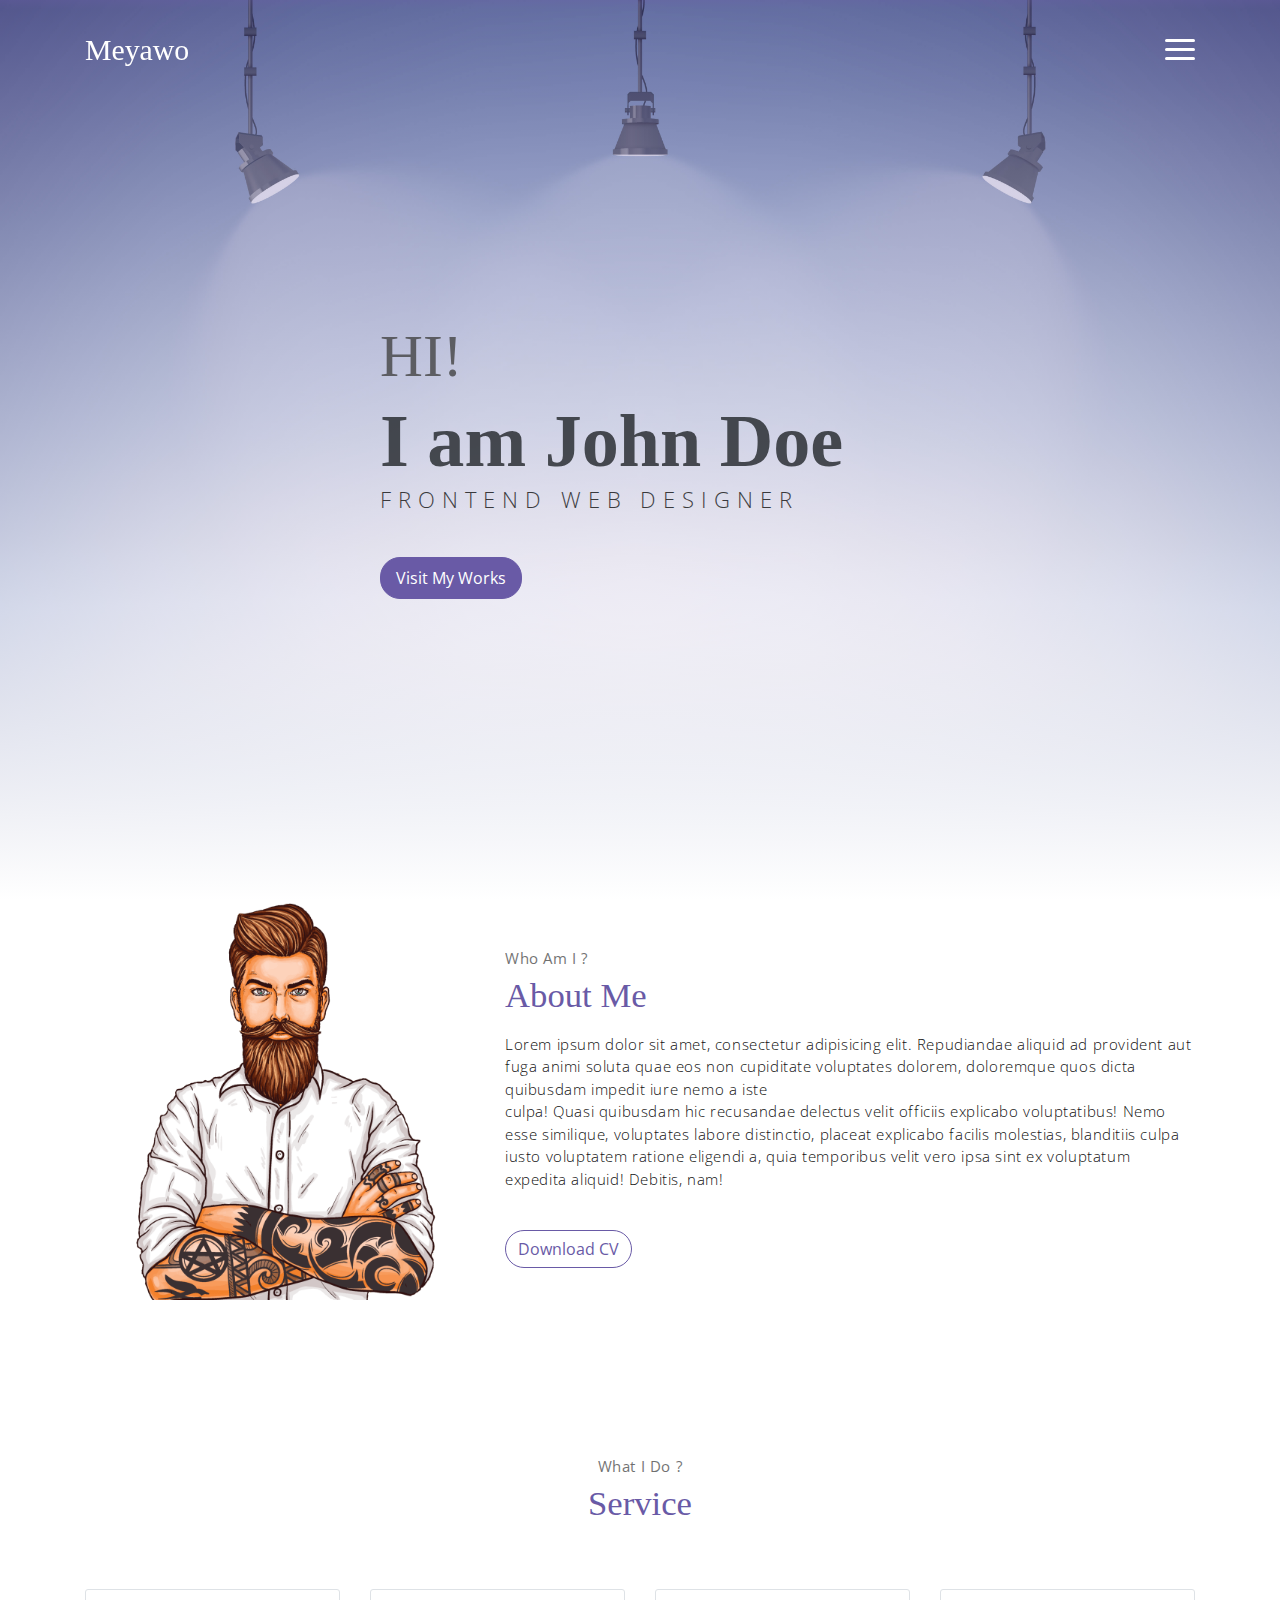
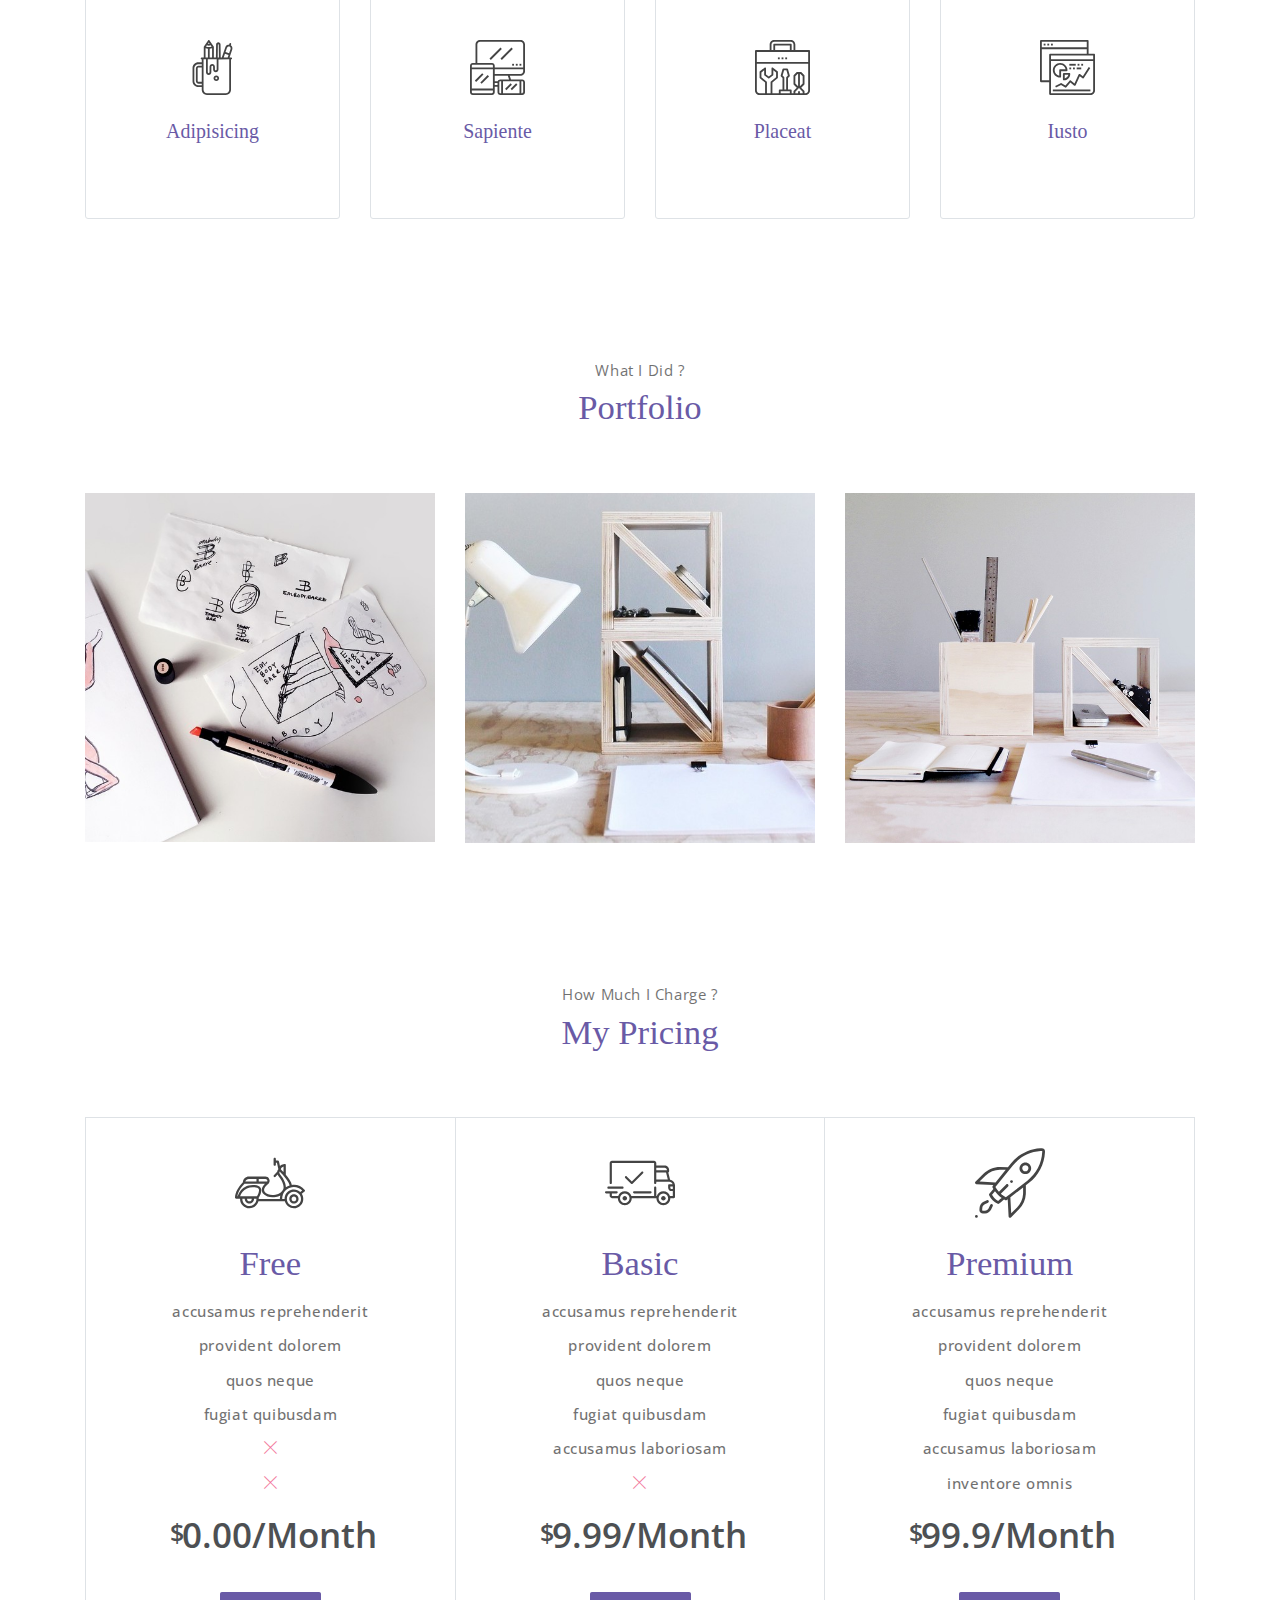
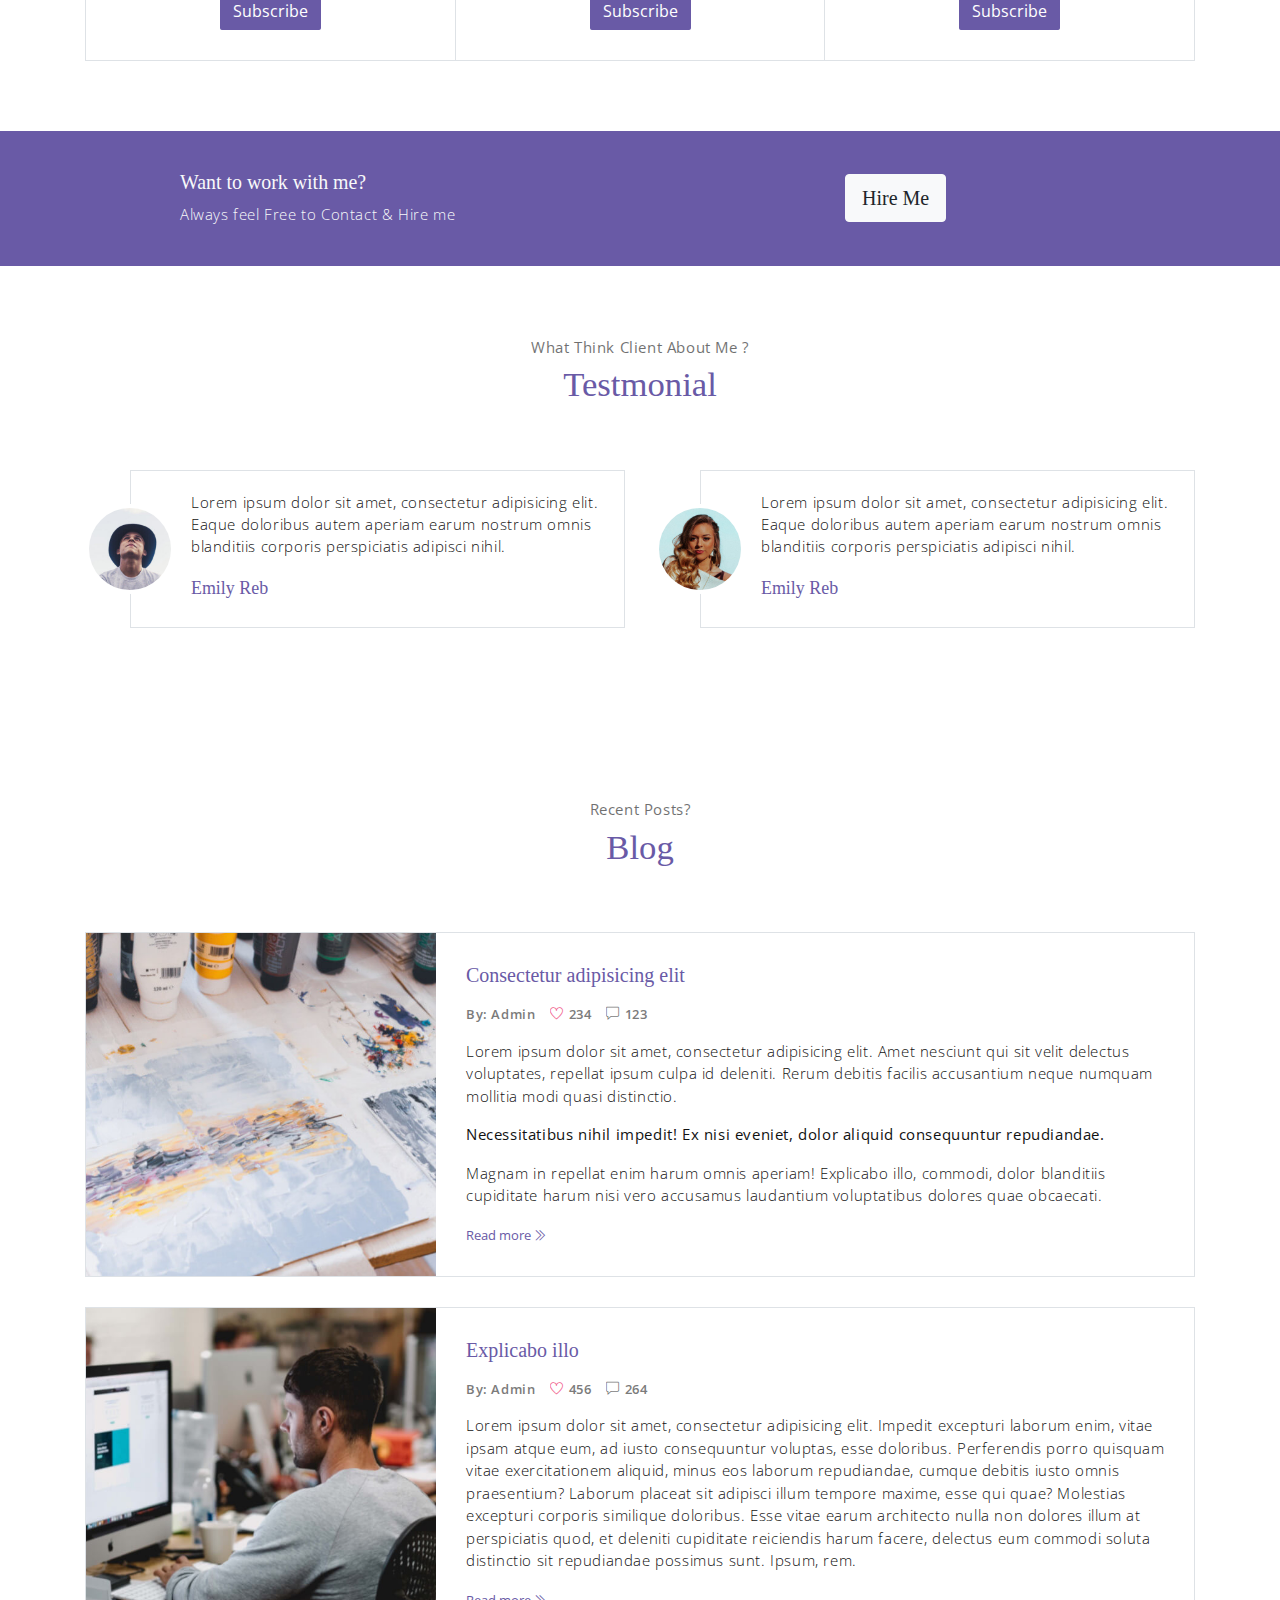
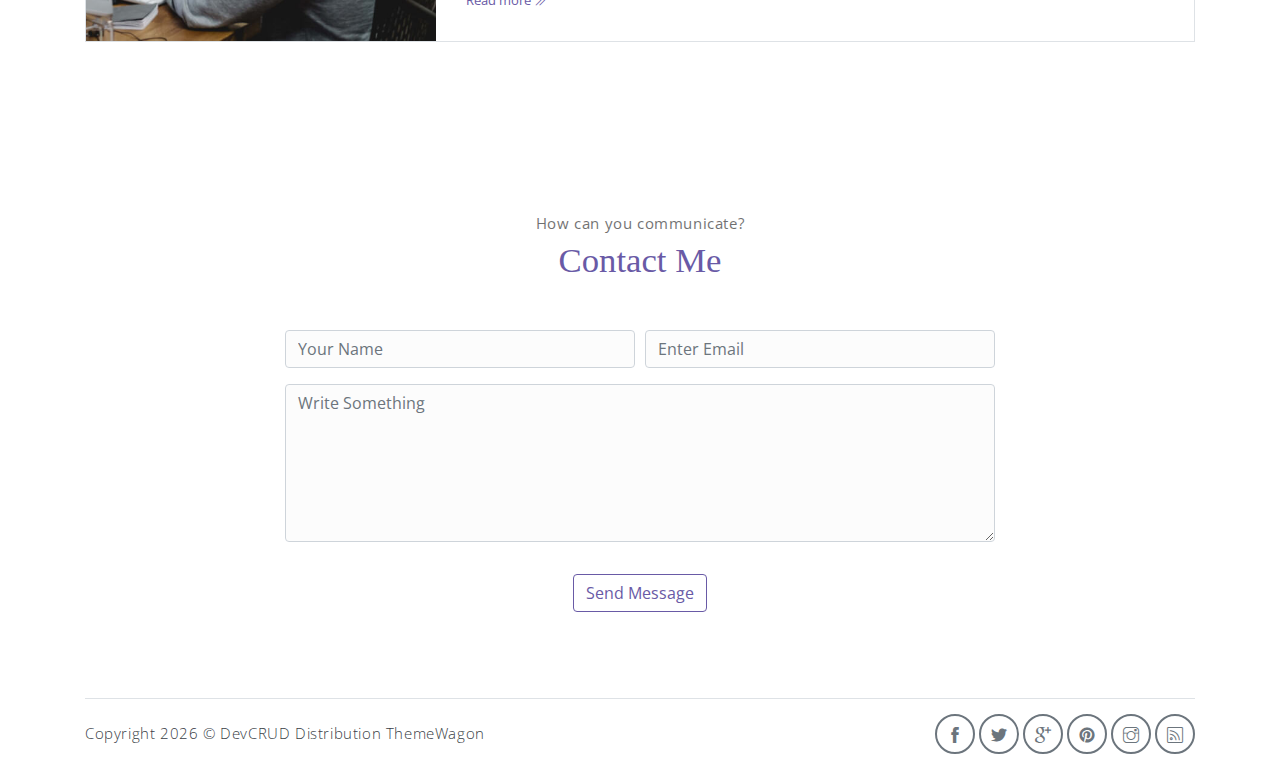
==== index.html @ 1a47b83c "first commit" ====
<!DOCTYPE html>
<html lang="en">

<head>
    <meta charset="utf-8">
    <meta name="viewport" content="width=device-width, initial-scale=1, shrink-to-fit=no">
    <meta name="description" content="Start your development with Meyawo landing page.">
    <meta name="author" content="Devcrud">
    <title>Meyawo Landing page | Free Bootstrap 4.3.x landing page</title>
    <!-- font icons -->
    <link rel="stylesheet" href="assets/vendors/themify-icons/css/themify-icons.css">
    <!-- Bootstrap + Meyawo main styles -->
    <link rel="stylesheet" href="assets/css/meyawo.css">
</head>

<body data-spy="scroll" data-target=".navbar" data-offset="40" id="home">

    <!-- Page Navbar -->
    <nav class="custom-navbar" data-spy="affix" data-offset-top="20">
        <div class="container">
            <a class="logo" href="#">Meyawo</a>
            <ul class="nav">
                <li class="item">
                    <a class="link" href="#home">Home</a>
                </li>
                <li class="item">
                    <a class="link" href="#about">About</a>
                </li>
                <li class="item">
                    <a class="link" href="#portfolio">Portfolio</a>
                </li>
                <li class="item">
                    <a class="link" href="#testmonial">Testmonial</a>
                </li>
                <li class="item">
                    <a class="link" href="#blog">Blog</a>
                </li>
                <li class="item">
                    <a class="link" href="#contact">Contact</a>
                </li>
                <li class="item ml-md-3">
                    <a href="components.html" class="btn btn-primary">Components</a>
                </li>
            </ul>
            <a href="javascript:void(0)" id="nav-toggle" class="hamburger hamburger--elastic">
                <div class="hamburger-box">
                    <div class="hamburger-inner"></div>
                </div>
            </a>
        </div>
    </nav><!-- End of Page Navbar -->

    <!-- page header -->
    <header id="home" class="header">
        <div class="overlay"></div>
        <div class="header-content container">
            <h1 class="header-title">
                <span class="up">HI!</span>
                <span class="down">I am John Doe</span>
            </h1>
            <p class="header-subtitle">FRONTEND WEB DESIGNER</p>

            <button class="btn btn-primary">Visit My Works</button>
        </div>
    </header><!-- end of page header -->

    <!-- about section -->
    <section class="section pt-0" id="about">
        <!-- container -->
        <div class="container text-center">
            <!-- about wrapper -->
            <div class="about">
                <div class="about-img-holder">
                    <img src="assets/imgs/man.png" class="about-img"
                        alt="Download free bootstrap 4 landing page, free boootstrap 4 templates, Download free bootstrap 4.1 landing page, free boootstrap 4.1.1 templates, meyawo Landing page">
                </div>
                <div class="about-caption">
                    <p class="section-subtitle">Who Am I ?</p>
                    <h2 class="section-title mb-3">About Me</h2>
                    <p>
                        Lorem ipsum dolor sit amet, consectetur adipisicing elit. Repudiandae aliquid ad provident aut
                        fuga animi soluta quae eos non cupiditate voluptates dolorem, doloremque quos dicta quibusdam
                        impedit iure nemo a iste
                        <br>culpa! Quasi quibusdam hic recusandae delectus velit officiis explicabo voluptatibus! Nemo
                        esse similique, voluptates labore distinctio, placeat explicabo facilis molestias, blanditiis
                        culpa iusto voluptatem ratione eligendi a, quia temporibus velit vero ipsa sint ex voluptatum
                        expedita aliquid! Debitis, nam!
                    </p>
                    <button class="btn-rounded btn btn-outline-primary mt-4">Download CV</button>
                </div>
            </div><!-- end of about wrapper -->
        </div><!-- end of container -->
    </section> <!-- end of about section -->

    <!-- service section -->
    <section class="section" id="service">
        <div class="container text-center">
            <p class="section-subtitle">What I Do ?</p>
            <h6 class="section-title mb-6">Service</h6>
            <!-- row -->
            <div class="row">
                <div class="col-md-6 col-lg-3">
                    <div class="service-card">
                        <div class="body">
                            <img src="assets/imgs/pencil-case.svg"
                                alt="Download free bootstrap 4 landing page, free boootstrap 4 templates, Download free bootstrap 4.1 landing page, free boootstrap 4.1.1 templates, meyawo Landing page"
                                class="icon">
                            <h6 class="title">Adipisicing</h6>
                            <p class="subtitle">Labore velit culpa adipisci excepturi consequuntur itaque in nam
                                molestias dolorem iste quod.</p>
                        </div>
                    </div>
                </div>
                <div class="col-md-6 col-lg-3">
                    <div class="service-card">
                        <div class="body">
                            <img src="assets/imgs/responsive.svg"
                                alt="Download free bootstrap 4 landing page, free boootstrap 4 templates, Download free bootstrap 4.1 landing page, free boootstrap 4.1.1 templates, meyawo Landing page"
                                class="icon">
                            <h6 class="title">Sapiente</h6>
                            <p class="subtitle">Labore velit culpa adipisci excepturi consequuntur itaque in nam
                                molestias dolorem iste quod.</p>
                        </div>
                    </div>
                </div>
                <div class="col-md-6 col-lg-3">
                    <div class="service-card">
                        <div class="body">
                            <img src="assets/imgs/toolbox.svg"
                                alt="Download free bootstrap 4 landing page, free boootstrap 4 templates, Download free bootstrap 4.1 landing page, free boootstrap 4.1.1 templates, meyawo Landing page"
                                class="icon">
                            <h6 class="title">Placeat</h6>
                            <p class="subtitle">Labore velit culpa adipisci excepturi consequuntur itaque in nam
                                molestias dolorem iste quod.</p>
                        </div>
                    </div>
                </div>
                <div class="col-md-6 col-lg-3">
                    <div class="service-card">
                        <div class="body">
                            <img src="assets/imgs/analytics.svg"
                                alt="Download free bootstrap 4 landing page, free boootstrap 4 templates, Download free bootstrap 4.1 landing page, free boootstrap 4.1.1 templates, meyawo Landing page"
                                class="icon">
                            <h6 class="title">Iusto</h6>
                            <p class="subtitle">Labore velit culpa adipisci excepturi consequuntur itaque in nam
                                molestias dolorem iste quod.</p>
                        </div>
                    </div>
                </div>
            </div><!-- end of row -->
        </div>
    </section><!-- end of service section -->

    <!-- portfolio section -->
    <section class="section" id="portfolio">
        <div class="container text-center">
            <p class="section-subtitle">What I Did ?</p>
            <h6 class="section-title mb-6">Portfolio</h6>
            <!-- row -->
            <div class="row">
                <div class="col-md-4">
                    <a href="#" class="portfolio-card">
                        <img src="assets/imgs/folio-1.jpg" class="portfolio-card-img"
                            alt="Download free bootstrap 4 landing page, free boootstrap 4 templates, Download free bootstrap 4.1 landing page, free boootstrap 4.1.1 templates, meyawo Landing page">
                        <span class="portfolio-card-overlay">
                            <span class="portfolio-card-caption">
                                <h4>Web Designing</h5>
                                    <p class="font-weight-normal">Category: Web Templates</p>
                            </span>
                        </span>
                    </a>
                </div>
                <div class="col-md-4">
                    <a href="#" class="portfolio-card">
                        <img class="portfolio-card-img" src="assets/imgs/folio-2.jpg" class="img-responsive rounded"
                            alt="Download free bootstrap 4 landing page, free boootstrap 4 templates, Download free bootstrap 4.1 landing page, free boootstrap 4.1.1 templates, meyawo Landing page">
                        <span class="portfolio-card-overlay">
                            <span class="portfolio-card-caption">
                                <h4>Web Designing</h5>
                                    <p class="font-weight-normal">Category: Web Templates</p>
                            </span>
                        </span>
                    </a>
                </div>
                <div class="col-md-4">
                    <a href="#" class="portfolio-card">
                        <img class="portfolio-card-img" src="assets/imgs/folio-3.jpg" class="img-responsive rounded"
                            alt="Download free bootstrap 4 landing page, free boootstrap 4 templates, Download free bootstrap 4.1 landing page, free boootstrap 4.1.1 templates, meyawo Landing page">
                        <span class="portfolio-card-overlay">
                            <span class="portfolio-card-caption">
                                <h4>Web Designing</h5>
                                    <p class="font-weight-normal">Category: Web Templates</p>
                            </span>
                        </span>
                    </a>
                </div>
            </div><!-- end of row -->
        </div><!-- end of container -->
    </section> <!-- end of portfolio section -->

    <!-- pricing section -->
    <section class="section" id="pricing">
        <div class="container text-center">
            <p class="section-subtitle">How Much I Charge ?</p>
            <h6 class="section-title mb-6">My Pricing</h6>
            <!-- row -->
            <div class="pricing-wrapper">
                <div class="pricing-card">
                    <div class="pricing-card-header">
                        <img class="pricing-card-icon" src="assets/imgs/scooter.svg"
                            alt="Download free bootstrap 4 landing page, free boootstrap 4 templates, Download free bootstrap 4.1 landing page, free boootstrap 4.1.1 templates, meyawo Landing page">
                    </div>
                    <div class="pricing-card-body">
                        <h6 class="pricing-card-title">Free</h6>
                        <div class="pricing-card-list">
                            <p>accusamus reprehenderit</p>
                            <p>provident dolorem </p>
                            <p>quos neque</p>
                            <p>fugiat quibusdam</p>
                            <p><i class="ti-close"></i></p>
                            <p><i class="ti-close"></i></p>
                        </div>
                    </div>
                    <div class="pricing-card-footer">
                        <span>$</span>
                        <span>0.00/Month</span>
                    </div>
                    <a href="#" class="btn btn-primary mt-3 pricing-card-btn">Subscribe</a>
                </div>
                <div class="pricing-card">
                    <div class="pricing-card-header">
                        <img class="pricing-card-icon" src="assets/imgs/shipped.svg"
                            alt="Download free bootstrap 4 landing page, free boootstrap 4 templates, Download free bootstrap 4.1 landing page, free boootstrap 4.1.1 templates, meyawo Landing page">
                    </div>
                    <div class="pricing-card-body">
                        <h6 class="pricing-card-title">Basic</h6>
                        <div class="pricing-card-list">
                            <p>accusamus reprehenderit</p>
                            <p>provident dolorem </p>
                            <p>quos neque</p>
                            <p>fugiat quibusdam</p>
                            <p>accusamus laboriosam</p>
                            <p><i class="ti-close"></i></p>
                        </div>
                    </div>
                    <div class="pricing-card-footer">
                        <span>$</span>
                        <span>9.99/Month</span>
                    </div>
                    <a href="#" class="btn btn-primary mt-3 pricing-card-btn">Subscribe</a>
                </div>
                <div class="pricing-card">
                    <div class="pricing-card-header">
                        <img class="pricing-card-icon" src="assets/imgs/startup.svg"
                            alt="Download free bootstrap 4 landing page, free boootstrap 4 templates, Download free bootstrap 4.1 landing page, free boootstrap 4.1.1 templates, meyawo Landing page">
                    </div>
                    <div class="pricing-card-body">
                        <h6 class="pricing-card-title">Premium</h6>
                        <div class="pricing-card-list">
                            <p>accusamus reprehenderit</p>
                            <p>provident dolorem </p>
                            <p>quos neque</p>
                            <p>fugiat quibusdam</p>
                            <p>accusamus laboriosam</p>
                            <p>inventore omnis</p>
                        </div>
                    </div>
                    <div class="pricing-card-footer">
                        <span>$</span>
                        <span>99.9/Month</span>
                    </div>
                    <a href="#" class="btn btn-primary mt-3 pricing-card-btn">Subscribe</a>
                </div>

            </div><!-- end of pricing wrapper -->
        </div> <!-- end of container -->
    </section><!-- end of pricing section -->

    <!-- section -->
    <section class="section-sm bg-primary">
        <!-- container -->
        <div class="container text-center text-sm-left">
            <!-- row -->
            <div class="row align-items-center">
                <div class="col-sm offset-md-1 mb-4 mb-md-0">
                    <h6 class="title text-light">Want to work with me?</h6>
                    <p class="m-0 text-light">Always feel Free to Contact & Hire me</p>
                </div>
                <div class="col-sm offset-sm-2 offset-md-3">
                    <button class="btn btn-lg my-font btn-light rounded">Hire Me</button>
                </div>
            </div> <!-- end of row -->
        </div> <!-- end of container -->
    </section> <!-- end of section -->

    <!-- testimonial section -->
    <section class="section" id="testmonial">
        <div class="container text-center">
            <p class="section-subtitle">What Think Client About Me ?</p>
            <h6 class="section-title mb-6">Testmonial</h6>

            <!-- row -->
            <div class="row">
                <div class="col-md-6">
                    <div class="testimonial-card">
                        <div class="testimonial-card-img-holder">
                            <img src="assets/imgs/avatar2.jpg" class="testimonial-card-img"
                                alt="Download free bootstrap 4 landing page, free boootstrap 4 templates, Download free bootstrap 4.1 landing page, free boootstrap 4.1.1 templates, meyawo Landing page">
                        </div>
                        <div class="testimonial-card-body">
                            <p class="testimonial-card-subtitle">Lorem ipsum dolor sit amet, consectetur adipisicing
                                elit. Eaque doloribus autem aperiam earum nostrum omnis blanditiis corporis perspiciatis
                                adipisci nihil.</p>
                            <h6 class="testimonial-card-title">Emily Reb</h6>
                        </div>
                    </div>
                </div>
                <div class="col-md-6">
                    <div class="testimonial-card">
                        <div class="testimonial-card-img-holder">
                            <img src="assets/imgs/avatar3.jpg" class="testimonial-card-img"
                                alt="Download free bootstrap 4 landing page, free boootstrap 4 templates, Download free bootstrap 4.1 landing page, free boootstrap 4.1.1 templates, meyawo Landing page">
                        </div>
                        <div class="testimonial-card-body">
                            <p class="testimonial-card-subtitle">Lorem ipsum dolor sit amet, consectetur adipisicing
                                elit. Eaque doloribus autem aperiam earum nostrum omnis blanditiis corporis perspiciatis
                                adipisci nihil.</p>
                            <h6 class="testimonial-card-title">Emily Reb</h6>
                        </div>
                    </div>
                </div>
            </div>
        </div> <!-- end of container -->
    </section> <!-- end of testimonial section -->

    <!-- blog section -->
    <section class="section" id="blog">
        <!-- container -->
        <div class="container text-center">
            <p class="section-subtitle">Recent Posts?</p>
            <h6 class="section-title mb-6">Blog</h6>
            <!-- blog-wrapper -->
            <div class="blog-card">
                <div class="blog-card-header">
                    <img src="assets/imgs/img-1.jpg" class="blog-card-img"
                        alt="Download free bootstrap 4 landing page, free boootstrap 4 templates, Download free bootstrap 4.1 landing page, free boootstrap 4.1.1 templates, meyawo Landing page">
                </div>
                <div class="blog-card-body">
                    <h5 class="blog-card-title">Consectetur adipisicing elit</h6>

                        <p class="blog-card-caption">
                            <a href="#">By: Admin</a>
                            <a href="#"><i class="ti-heart text-danger"></i> 234</a>
                            <a href="#"><i class="ti-comment"></i> 123</a>
                        </p>
                        <p>Lorem ipsum dolor sit amet, consectetur adipisicing elit. Amet nesciunt qui sit velit
                            delectus voluptates, repellat ipsum culpa id deleniti. Rerum debitis facilis accusantium
                            neque numquam mollitia modi quasi distinctio.</p>

                        <p><b>Necessitatibus nihil impedit! Ex nisi eveniet, dolor aliquid consequuntur repudiandae.</b>
                        </p>
                        <p>Magnam in repellat enim harum omnis aperiam! Explicabo illo, commodi, dolor blanditiis
                            cupiditate harum nisi vero accusamus laudantium voluptatibus dolores quae obcaecati.</p>

                        <a href="#" class="blog-card-link">Read more <i class="ti-angle-double-right"></i></a>
                </div>
            </div><!-- end of blog wrapper -->

            <!-- blog-wrapper -->
            <div class="blog-card">
                <div class="blog-card-header">
                    <img src="assets/imgs/img-2.jpg" class="blog-card-img"
                        alt="Download free bootstrap 4 landing page, free boootstrap 4 templates, Download free bootstrap 4.1 landing page, free boootstrap 4.1.1 templates, meyawo Landing page">
                </div>
                <div class="blog-card-body">
                    <h5 class="blog-card-title">Explicabo illo</h6>

                        <p class="blog-card-caption">
                            <a href="#">By: Admin</a>
                            <a href="#"><i class="ti-heart text-danger"></i> 456</a>
                            <a href="#"><i class="ti-comment"></i> 264</a>
                        </p>

                        <p>Lorem ipsum dolor sit amet, consectetur adipisicing elit. Impedit excepturi laborum enim,
                            vitae ipsam atque eum, ad iusto consequuntur voluptas, esse doloribus. Perferendis porro
                            quisquam vitae exercitationem aliquid, minus eos laborum repudiandae, cumque debitis iusto
                            omnis praesentium? Laborum placeat sit adipisci illum tempore maxime, esse qui quae?
                            Molestias excepturi corporis similique doloribus. Esse vitae earum architecto nulla non
                            dolores illum at perspiciatis quod, et deleniti cupiditate reiciendis harum facere, delectus
                            eum commodi soluta distinctio sit repudiandae possimus sunt. Ipsum, rem.</p>

                        <a href="#" class="blog-card-link">Read more <i class="ti-angle-double-right"></i></a>
                </div>
            </div><!-- end of blog wrapper -->

        </div><!-- end of container -->
    </section><!-- end of blog section -->

    <!-- contact section -->
    <section class="section" id="contact">
        <div class="container text-center">
            <p class="section-subtitle">How can you communicate?</p>
            <h6 class="section-title mb-5">Contact Me</h6>
            <!-- contact form -->
            <form action="" class="contact-form col-md-10 col-lg-8 m-auto">
                <div class="form-row">
                    <div class="form-group col-sm-6">
                        <input type="text" size="50" class="form-control" placeholder="Your Name" required>
                    </div>
                    <div class="form-group col-sm-6">
                        <input type="email" class="form-control" placeholder="Enter Email" requried>
                    </div>
                    <div class="form-group col-sm-12">
                        <textarea name="comment" id="comment" rows="6" class="form-control"
                            placeholder="Write Something"></textarea>
                    </div>
                    <div class="form-group col-sm-12 mt-3">
                        <input type="submit" value="Send Message" class="btn btn-outline-primary rounded">
                    </div>
                </div>
            </form><!-- end of contact form -->
        </div><!-- end of container -->
    </section><!-- end of contact section -->

    <!-- footer -->
    <div class="container">
        <footer class="footer">
            <p class="mb-0">Copyright
                <script>document.write(new Date().getFullYear())</script> &copy; <a
                    href="http://www.devcrud.com">DevCRUD</a> Distribution <a
                    href="https://themewagon.com">ThemeWagon</a>
            </p>
            <div class="social-links text-right m-auto ml-sm-auto">
                <a href="javascript:void(0)" class="link"><i class="ti-facebook"></i></a>
                <a href="javascript:void(0)" class="link"><i class="ti-twitter-alt"></i></a>
                <a href="javascript:void(0)" class="link"><i class="ti-google"></i></a>
                <a href="javascript:void(0)" class="link"><i class="ti-pinterest-alt"></i></a>
                <a href="javascript:void(0)" class="link"><i class="ti-instagram"></i></a>
                <a href="javascript:void(0)" class="link"><i class="ti-rss"></i></a>
            </div>
        </footer>
    </div> <!-- end of page footer -->

    <!-- core  -->
    <script src="assets/vendors/jquery/jquery-3.4.1.js"></script>
    <script src="assets/vendors/bootstrap/bootstrap.bundle.js"></script>

    <!-- bootstrap 3 affix -->
    <script src="assets/vendors/bootstrap/bootstrap.affix.js"></script>

    <!-- Meyawo js -->
    <script src="assets/js/meyawo.js"></script>

</body>

</html>
---- assets/vendors/themify-icons/css/themify-icons.css ----
@font-face {
	font-family: 'themify';
	src:url("../fonts/themify.eot?-fvbane");
	src:url("../fonts/themify.eot?#iefix-fvbane") format("embedded-opentype"),
		url("../fonts/themify.woff?-fvbane") format("woff"),
		url("../fonts/themify.ttf?-fvbane") format("truetype"),
		url("../fonts/themify.svg?-fvbane#themify") format("svg");
	font-weight: normal;
	font-style: normal;
}

[class^="ti-"], [class*=" ti-"] {
	font-family: 'themify';
	speak: none;
	font-style: normal;
	font-weight: normal;
	font-variant: normal;
	text-transform: none;
	line-height: 1;

	/* Better Font Rendering =========== */
	-webkit-font-smoothing: antialiased;
	-moz-osx-font-smoothing: grayscale;
}

.ti-wand:before {
	content: "\e600";
}
.ti-volume:before {
	content: "\e601";
}
.ti-user:before {
	content: "\e602";
}
.ti-unlock:before {
	content: "\e603";
}
.ti-unlink:before {
	content: "\e604";
}
.ti-trash:before {
	content: "\e605";
}
.ti-thought:before {
	content: "\e606";
}
.ti-target:before {
	content: "\e607";
}
.ti-tag:before {
	content: "\e608";
}
.ti-tablet:before {
	content: "\e609";
}
.ti-star:before {
	content: "\e60a";
}
.ti-spray:before {
	content: "\e60b";
}
.ti-signal:before {
	content: "\e60c";
}
.ti-shopping-cart:before {
	content: "\e60d";
}
.ti-shopping-cart-full:before {
	content: "\e60e";
}
.ti-settings:before {
	content: "\e60f";
}
.ti-search:before {
	content: "\e610";
}
.ti-zoom-in:before {
	content: "\e611";
}
.ti-zoom-out:before {
	content: "\e612";
}
.ti-cut:before {
	content: "\e613";
}
.ti-ruler:before {
	content: "\e614";
}
.ti-ruler-pencil:before {
	content: "\e615";
}
.ti-ruler-alt:before {
	content: "\e616";
}
.ti-bookmark:before {
	content: "\e617";
}
.ti-bookmark-alt:before {
	content: "\e618";
}
.ti-reload:before {
	content: "\e619";
}
.ti-plus:before {
	content: "\e61a";
}
.ti-pin:before {
	content: "\e61b";
}
.ti-pencil:before {
	content: "\e61c";
}
.ti-pencil-alt:before {
	content: "\e61d";
}
.ti-paint-roller:before {
	content: "\e61e";
}
.ti-paint-bucket:before {
	content: "\e61f";
}
.ti-na:before {
	content: "\e620";
}
.ti-mobile:before {
	content: "\e621";
}
.ti-minus:before {
	content: "\e622";
}
.ti-medall:before {
	content: "\e623";
}
.ti-medall-alt:before {
	content: "\e624";
}
.ti-marker:before {
	content: "\e625";
}
.ti-marker-alt:before {
	content: "\e626";
}
.ti-arrow-up:before {
	content: "\e627";
}
.ti-arrow-right:before {
	content: "\e628";
}
.ti-arrow-left:before {
	content: "\e629";
}
.ti-arrow-down:before {
	content: "\e62a";
}
.ti-lock:before {
	content: "\e62b";
}
.ti-location-arrow:before {
	content: "\e62c";
}
.ti-link:before {
	content: "\e62d";
}
.ti-layout:before {
	content: "\e62e";
}
.ti-layers:before {
	content: "\e62f";
}
.ti-layers-alt:before {
	content: "\e630";
}
.ti-key:before {
	content: "\e631";
}
.ti-import:before {
	content: "\e632";
}
.ti-image:before {
	content: "\e633";
}
.ti-heart:before {
	content: "\e634";
}
.ti-heart-broken:before {
	content: "\e635";
}
.ti-hand-stop:before {
	content: "\e636";
}
.ti-hand-open:before {
	content: "\e637";
}
.ti-hand-drag:before {
	content: "\e638";
}
.ti-folder:before {
	content: "\e639";
}
.ti-flag:before {
	content: "\e63a";
}
.ti-flag-alt:before {
	content: "\e63b";
}
.ti-flag-alt-2:before {
	content: "\e63c";
}
.ti-eye:before {
	content: "\e63d";
}
.ti-export:before {
	content: "\e63e";
}
.ti-exchange-vertical:before {
	content: "\e63f";
}
.ti-desktop:before {
	content: "\e640";
}
.ti-cup:before {
	content: "\e641";
}
.ti-crown:before {
	content: "\e642";
}
.ti-comments:before {
	content: "\e643";
}
.ti-comment:before {
	content: "\e644";
}
.ti-comment-alt:before {
	content: "\e645";
}
.ti-close:before {
	content: "\e646";
}
.ti-clip:before {
	content: "\e647";
}
.ti-angle-up:before {
	content: "\e648";
}
.ti-angle-right:before {
	content: "\e649";
}
.ti-angle-left:before {
	content: "\e64a";
}
.ti-angle-down:before {
	content: "\e64b";
}
.ti-check:before {
	content: "\e64c";
}
.ti-check-box:before {
	content: "\e64d";
}
.ti-camera:before {
	content: "\e64e";
}
.ti-announcement:before {
	content: "\e64f";
}
.ti-brush:before {
	content: "\e650";
}
.ti-briefcase:before {
	content: "\e651";
}
.ti-bolt:before {
	content: "\e652";
}
.ti-bolt-alt:before {
	content: "\e653";
}
.ti-blackboard:before {
	content: "\e654";
}
.ti-bag:before {
	content: "\e655";
}
.ti-move:before {
	content: "\e656";
}
.ti-arrows-vertical:before {
	content: "\e657";
}
.ti-arrows-horizontal:before {
	content: "\e658";
}
.ti-fullscreen:before {
	content: "\e659";
}
.ti-arrow-top-right:before {
	content: "\e65a";
}
.ti-arrow-top-left:before {
	content: "\e65b";
}
.ti-arrow-circle-up:before {
	content: "\e65c";
}
.ti-arrow-circle-right:before {
	content: "\e65d";
}
.ti-arrow-circle-left:before {
	content: "\e65e";
}
.ti-arrow-circle-down:before {
	content: "\e65f";
}
.ti-angle-double-up:before {
	content: "\e660";
}
.ti-angle-double-right:before {
	content: "\e661";
}
.ti-angle-double-left:before {
	content: "\e662";
}
.ti-angle-double-down:before {
	content: "\e663";
}
.ti-zip:before {
	content: "\e664";
}
.ti-world:before {
	content: "\e665";
}
.ti-wheelchair:before {
	content: "\e666";
}
.ti-view-list:before {
	content: "\e667";
}
.ti-view-list-alt:before {
	content: "\e668";
}
.ti-view-grid:before {
	content: "\e669";
}
.ti-uppercase:before {
	content: "\e66a";
}
.ti-upload:before {
	content: "\e66b";
}
.ti-underline:before {
	content: "\e66c";
}
.ti-truck:before {
	content: "\e66d";
}
.ti-timer:before {
	content: "\e66e";
}
.ti-ticket:before {
	content: "\e66f";
}
.ti-thumb-up:before {
	content: "\e670";
}
.ti-thumb-down:before {
	content: "\e671";
}
.ti-text:before {
	content: "\e672";
}
.ti-stats-up:before {
	content: "\e673";
}
.ti-stats-down:before {
	content: "\e674";
}
.ti-split-v:before {
	content: "\e675";
}
.ti-split-h:before {
	content: "\e676";
}
.ti-smallcap:before {
	content: "\e677";
}
.ti-shine:before {
	content: "\e678";
}
.ti-shift-right:before {
	content: "\e679";
}
.ti-shift-left:before {
	content: "\e67a";
}
.ti-shield:before {
	content: "\e67b";
}
.ti-notepad:before {
	content: "\e67c";
}
.ti-server:before {
	content: "\e67d";
}
.ti-quote-right:before {
	content: "\e67e";
}
.ti-quote-left:before {
	content: "\e67f";
}
.ti-pulse:before {
	content: "\e680";
}
.ti-printer:before {
	content: "\e681";
}
.ti-power-off:before {
	content: "\e682";
}
.ti-plug:before {
	content: "\e683";
}
.ti-pie-chart:before {
	content: "\e684";
}
.ti-paragraph:before {
	content: "\e685";
}
.ti-panel:before {
	content: "\e686";
}
.ti-package:before {
	content: "\e687";
}
.ti-music:before {
	content: "\e688";
}
.ti-music-alt:before {
	content: "\e689";
}
.ti-mouse:before {
	content: "\e68a";
}
.ti-mouse-alt:before {
	content: "\e68b";
}
.ti-money:before {
	content: "\e68c";
}
.ti-microphone:before {
	content: "\e68d";
}
.ti-menu:before {
	content: "\e68e";
}
.ti-menu-alt:before {
	content: "\e68f";
}
.ti-map:before {
	content: "\e690";
}
.ti-map-alt:before {
	content: "\e691";
}
.ti-loop:before {
	content: "\e692";
}
.ti-location-pin:before {
	content: "\e693";
}
.ti-list:before {
	content: "\e694";
}
.ti-light-bulb:before {
	content: "\e695";
}
.ti-Italic:before {
	content: "\e696";
}
.ti-info:before {
	content: "\e697";
}
.ti-infinite:before {
	content: "\e698";
}
.ti-id-badge:before {
	content: "\e699";
}
.ti-hummer:before {
	content: "\e69a";
}
.ti-home:before {
	content: "\e69b";
}
.ti-help:before {
	content: "\e69c";
}
.ti-headphone:before {
	content: "\e69d";
}
.ti-harddrives:before {
	content: "\e69e";
}
.ti-harddrive:before {
	content: "\e69f";
}
.ti-gift:before {
	content: "\e6a0";
}
.ti-game:before {
	content: "\e6a1";
}
.ti-filter:before {
	content: "\e6a2";
}
.ti-files:before {
	content: "\e6a3";
}
.ti-file:before {
	content: "\e6a4";
}
.ti-eraser:before {
	content: "\e6a5";
}
.ti-envelope:before {
	content: "\e6a6";
}
.ti-download:before {
	content: "\e6a7";
}
.ti-direction:before {
	content: "\e6a8";
}
.ti-direction-alt:before {
	content: "\e6a9";
}
.ti-dashboard:before {
	content: "\e6aa";
}
.ti-control-stop:before {
	content: "\e6ab";
}
.ti-control-shuffle:before {
	content: "\e6ac";
}
.ti-control-play:before {
	content: "\e6ad";
}
.ti-control-pause:before {
	content: "\e6ae";
}
.ti-control-forward:before {
	content: "\e6af";
}
.ti-control-backward:before {
	content: "\e6b0";
}
.ti-cloud:before {
	content: "\e6b1";
}
.ti-cloud-up:before {
	content: "\e6b2";
}
.ti-cloud-down:before {
	content: "\e6b3";
}
.ti-clipboard:before {
	content: "\e6b4";
}
.ti-car:before {
	content: "\e6b5";
}
.ti-calendar:before {
	content: "\e6b6";
}
.ti-book:before {
	content: "\e6b7";
}
.ti-bell:before {
	content: "\e6b8";
}
.ti-basketball:before {
	content: "\e6b9";
}
.ti-bar-chart:before {
	content: "\e6ba";
}
.ti-bar-chart-alt:before {
	content: "\e6bb";
}
.ti-back-right:before {
	content: "\e6bc";
}
.ti-back-left:before {
	content: "\e6bd";
}
.ti-arrows-corner:before {
	content: "\e6be";
}
.ti-archive:before {
	content: "\e6bf";
}
.ti-anchor:before {
	content: "\e6c0";
}
.ti-align-right:before {
	content: "\e6c1";
}
.ti-align-left:before {
	content: "\e6c2";
}
.ti-align-justify:before {
	content: "\e6c3";
}
.ti-align-center:before {
	content: "\e6c4";
}
.ti-alert:before {
	content: "\e6c5";
}
.ti-alarm-clock:before {
	content: "\e6c6";
}
.ti-agenda:before {
	content: "\e6c7";
}
.ti-write:before {
	content: "\e6c8";
}
.ti-window:before {
	content: "\e6c9";
}
.ti-widgetized:before {
	content: "\e6ca";
}
.ti-widget:before {
	content: "\e6cb";
}
.ti-widget-alt:before {
	content: "\e6cc";
}
.ti-wallet:before {
	content: "\e6cd";
}
.ti-video-clapper:before {
	content: "\e6ce";
}
.ti-video-camera:before {
	content: "\e6cf";
}
.ti-vector:before {
	content: "\e6d0";
}
.ti-themify-logo:before {
	content: "\e6d1";
}
.ti-themify-favicon:before {
	content: "\e6d2";
}
.ti-themify-favicon-alt:before {
	content: "\e6d3";
}
.ti-support:before {
	content: "\e6d4";
}
.ti-stamp:before {
	content: "\e6d5";
}
.ti-split-v-alt:before {
	content: "\e6d6";
}
.ti-slice:before {
	content: "\e6d7";
}
.ti-shortcode:before {
	content: "\e6d8";
}
.ti-shift-right-alt:before {
	content: "\e6d9";
}
.ti-shift-left-alt:before {
	content: "\e6da";
}
.ti-ruler-alt-2:before {
	content: "\e6db";
}
.ti-receipt:before {
	content: "\e6dc";
}
.ti-pin2:before {
	content: "\e6dd";
}
.ti-pin-alt:before {
	content: "\e6de";
}
.ti-pencil-alt2:before {
	content: "\e6df";
}
.ti-palette:before {
	content: "\e6e0";
}
.ti-more:before {
	content: "\e6e1";
}
.ti-more-alt:before {
	content: "\e6e2";
}
.ti-microphone-alt:before {
	content: "\e6e3";
}
.ti-magnet:before {
	content: "\e6e4";
}
.ti-line-double:before {
	content: "\e6e5";
}
.ti-line-dotted:before {
	content: "\e6e6";
}
.ti-line-dashed:before {
	content: "\e6e7";
}
.ti-layout-width-full:before {
	content: "\e6e8";
}
.ti-layout-width-default:before {
	content: "\e6e9";
}
.ti-layout-width-default-alt:before {
	content: "\e6ea";
}
.ti-layout-tab:before {
	content: "\e6eb";
}
.ti-layout-tab-window:before {
	content: "\e6ec";
}
.ti-layout-tab-v:before {
	content: "\e6ed";
}
.ti-layout-tab-min:before {
	content: "\e6ee";
}
.ti-layout-slider:before {
	content: "\e6ef";
}
.ti-layout-slider-alt:before {
	content: "\e6f0";
}
.ti-layout-sidebar-right:before {
	content: "\e6f1";
}
.ti-layout-sidebar-none:before {
	content: "\e6f2";
}
.ti-layout-sidebar-left:before {
	content: "\e6f3";
}
.ti-layout-placeholder:before {
	content: "\e6f4";
}
.ti-layout-menu:before {
	content: "\e6f5";
}
.ti-layout-menu-v:before {
	content: "\e6f6";
}
.ti-layout-menu-separated:before {
	content: "\e6f7";
}
.ti-layout-menu-full:before {
	content: "\e6f8";
}
.ti-layout-media-right-alt:before {
	content: "\e6f9";
}
.ti-layout-media-right:before {
	content: "\e6fa";
}
.ti-layout-media-overlay:before {
	content: "\e6fb";
}
.ti-layout-media-overlay-alt:before {
	content: "\e6fc";
}
.ti-layout-media-overlay-alt-2:before {
	content: "\e6fd";
}
.ti-layout-media-left-alt:before {
	content: "\e6fe";
}
.ti-layout-media-left:before {
	content: "\e6ff";
}
.ti-layout-media-center-alt:before {
	content: "\e700";
}
.ti-layout-media-center:before {
	content: "\e701";
}
.ti-layout-list-thumb:before {
	content: "\e702";
}
.ti-layout-list-thumb-alt:before {
	content: "\e703";
}
.ti-layout-list-post:before {
	content: "\e704";
}
.ti-layout-list-large-image:before {
	content: "\e705";
}
.ti-layout-line-solid:before {
	content: "\e706";
}
.ti-layout-grid4:before {
	content: "\e707";
}
.ti-layout-grid3:before {
	content: "\e708";
}
.ti-layout-grid2:before {
	content: "\e709";
}
.ti-layout-grid2-thumb:before {
	content: "\e70a";
}
.ti-layout-cta-right:before {
	content: "\e70b";
}
.ti-layout-cta-left:before {
	content: "\e70c";
}
.ti-layout-cta-center:before {
	content: "\e70d";
}
.ti-layout-cta-btn-right:before {
	content: "\e70e";
}
.ti-layout-cta-btn-left:before {
	content: "\e70f";
}
.ti-layout-column4:before {
	content: "\e710";
}
.ti-layout-column3:before {
	content: "\e711";
}
.ti-layout-column2:before {
	content: "\e712";
}
.ti-layout-accordion-separated:before {
	content: "\e713";
}
.ti-layout-accordion-merged:before {
	content: "\e714";
}
.ti-layout-accordion-list:before {
	content: "\e715";
}
.ti-ink-pen:before {
	content: "\e716";
}
.ti-info-alt:before {
	content: "\e717";
}
.ti-help-alt:before {
	content: "\e718";
}
.ti-headphone-alt:before {
	content: "\e719";
}
.ti-hand-point-up:before {
	content: "\e71a";
}
.ti-hand-point-right:before {
	content: "\e71b";
}
.ti-hand-point-left:before {
	content: "\e71c";
}
.ti-hand-point-down:before {
	content: "\e71d";
}
.ti-gallery:before {
	content: "\e71e";
}
.ti-face-smile:before {
	content: "\e71f";
}
.ti-face-sad:before {
	content: "\e720";
}
.ti-credit-card:before {
	content: "\e721";
}
.ti-control-skip-forward:before {
	content: "\e722";
}
.ti-control-skip-backward:before {
	content: "\e723";
}
.ti-control-record:before {
	content: "\e724";
}
.ti-control-eject:before {
	content: "\e725";
}
.ti-comments-smiley:before {
	content: "\e726";
}
.ti-brush-alt:before {
	content: "\e727";
}
.ti-youtube:before {
	content: "\e728";
}
.ti-vimeo:before {
	content: "\e729";
}
.ti-twitter:before {
	content: "\e72a";
}
.ti-time:before {
	content: "\e72b";
}
.ti-tumblr:before {
	content: "\e72c";
}
.ti-skype:before {
	content: "\e72d";
}
.ti-share:before {
	content: "\e72e";
}
.ti-share-alt:before {
	content: "\e72f";
}
.ti-rocket:before {
	content: "\e730";
}
.ti-pinterest:before {
	content: "\e731";
}
.ti-new-window:before {
	content: "\e732";
}
.ti-microsoft:before {
	content: "\e733";
}
.ti-list-ol:before {
	content: "\e734";
}
.ti-linkedin:before {
	content: "\e735";
}
.ti-layout-sidebar-2:before {
	content: "\e736";
}
.ti-layout-grid4-alt:before {
	content: "\e737";
}
.ti-layout-grid3-alt:before {
	content: "\e738";
}
.ti-layout-grid2-alt:before {
	content: "\e739";
}
.ti-layout-column4-alt:before {
	content: "\e73a";
}
.ti-layout-column3-alt:before {
	content: "\e73b";
}
.ti-layout-column2-alt:before {
	content: "\e73c";
}
.ti-instagram:before {
	content: "\e73d";
}
.ti-google:before {
	content: "\e73e";
}
.ti-github:before {
	content: "\e73f";
}
.ti-flickr:before {
	content: "\e740";
}
.ti-facebook:before {
	content: "\e741";
}
.ti-dropbox:before {
	content: "\e742";
}
.ti-dribbble:before {
	content: "\e743";
}
.ti-apple:before {
	content: "\e744";
}
.ti-android:before {
	content: "\e745";
}
.ti-save:before {
	content: "\e746";
}
.ti-save-alt:before {
	content: "\e747";
}
.ti-yahoo:before {
	content: "\e748";
}
.ti-wordpress:before {
	content: "\e749";
}
.ti-vimeo-alt:before {
	content: "\e74a";
}
.ti-twitter-alt:before {
	content: "\e74b";
}
.ti-tumblr-alt:before {
	content: "\e74c";
}
.ti-trello:before {
	content: "\e74d";
}
.ti-stack-overflow:before {
	content: "\e74e";
}
.ti-soundcloud:before {
	content: "\e74f";
}
.ti-sharethis:before {
	content: "\e750";
}
.ti-sharethis-alt:before {
	content: "\e751";
}
.ti-reddit:before {
	content: "\e752";
}
.ti-pinterest-alt:before {
	content: "\e753";
}
.ti-microsoft-alt:before {
	content: "\e754";
}
.ti-linux:before {
	content: "\e755";
}
.ti-jsfiddle:before {
	content: "\e756";
}
.ti-joomla:before {
	content: "\e757";
}
.ti-html5:before {
	content: "\e758";
}
.ti-flickr-alt:before {
	content: "\e759";
}
.ti-email:before {
	content: "\e75a";
}
.ti-drupal:before {
	content: "\e75b";
}
.ti-dropbox-alt:before {
	content: "\e75c";
}
.ti-css3:before {
	content: "\e75d";
}
.ti-rss:before {
	content: "\e75e";
}
.ti-rss-alt:before {
	content: "\e75f";
}
---- assets/css/meyawo.css ----
@charset "UTF-8";
/*!
=========================================================
* Meyawo Landing page
=========================================================

* Copyright: 2019 DevCRUD (https://devcrud.com)
* Licensed: (https://devcrud.com/licenses)
* Coded by www.devcrud.com

=========================================================

* The above copyright notice and this permission notice shall be included in all copies or substantial portions of the Software.
*/
@import url("https://fonts.googleapis.com/css?family=Baloo+Paaji|Open+Sans:300,300i,400,400i,600,600i,700,700i");
:root {
  --blue: #1e549f;
  --indigo: #695aa6;
  --purple: #6f42c1;
  --pink: #e83e8c;
  --red: #ec185d;
  --orange: #ff6d02;
  --yellow: #ffc107;
  --green: #1bb74f;
  --teal: #20c997;
  --cyan: #17a2b8;
  --white: #fff;
  --gray: #6c757d;
  --gray-dark: #393e46;
  --primary: #695aa6;
  --secondary: #393e46;
  --success: #1bb74f;
  --info: #17a2b8;
  --warning: #ff6d02;
  --danger: #ec185d;
  --light: #f8f9fa;
  --dark: #212529;
  --breakpoint-xs: 0;
  --breakpoint-sm: 576px;
  --breakpoint-md: 768px;
  --breakpoint-lg: 992px;
  --breakpoint-xl: 1200px;
  --font-family-sans-serif: "Open Sans", sans-serif;
  --font-family-monospace: SFMono-Regular, Menlo, Monaco, Consolas, "Liberation Mono", "Courier New", monospace;
}

*,
*::before,
*::after {
  box-sizing: border-box;
}

html {
  font-family: sans-serif;
  line-height: 1.15;
  -webkit-text-size-adjust: 100%;
  -webkit-tap-highlight-color: rgba(0, 0, 0, 0);
}

article, aside, figcaption, figure, footer, header, hgroup, main, nav, section {
  display: block;
}

body {
  margin: 0;
  font-family: "Open Sans", sans-serif;
  font-size: 1rem;
  font-weight: 400;
  line-height: 1.5;
  color: #212529;
  text-align: left;
  background-color: #fff;
}

[tabindex="-1"]:focus {
  outline: 0 !important;
}

hr {
  box-sizing: content-box;
  height: 0;
  overflow: visible;
}

h1, h2, h3, h4, h5, h6 {
  margin-top: 0;
  margin-bottom: 0.5rem;
}

p {
  margin-top: 0;
  margin-bottom: 1rem;
}

abbr[title],
abbr[data-original-title] {
  text-decoration: underline;
  -webkit-text-decoration: underline dotted;
          text-decoration: underline dotted;
  cursor: help;
  border-bottom: 0;
  -webkit-text-decoration-skip-ink: none;
          text-decoration-skip-ink: none;
}

address {
  margin-bottom: 1rem;
  font-style: normal;
  line-height: inherit;
}

ol,
ul,
dl {
  margin-top: 0;
  margin-bottom: 1rem;
}

ol ol,
ul ul,
ol ul,
ul ol {
  margin-bottom: 0;
}

dt {
  font-weight: 700;
}

dd {
  margin-bottom: .5rem;
  margin-left: 0;
}

blockquote {
  margin: 0 0 1rem;
}

b,
strong {
  font-weight: bolder;
}

small {
  font-size: 80%;
}

sub,
sup {
  position: relative;
  font-size: 75%;
  line-height: 0;
  vertical-align: baseline;
}

sub {
  bottom: -.25em;
}

sup {
  top: -.5em;
}

a {
  color: #695aa6;
  text-decoration: none;
  background-color: transparent;
}

a:hover {
  color: #493f75;
  text-decoration: none;
}

a:not([href]):not([tabindex]) {
  color: inherit;
  text-decoration: none;
}

a:not([href]):not([tabindex]):hover, a:not([href]):not([tabindex]):focus {
  color: inherit;
  text-decoration: none;
}

a:not([href]):not([tabindex]):focus {
  outline: 0;
}

pre,
code,
kbd,
samp {
  font-family: SFMono-Regular, Menlo, Monaco, Consolas, "Liberation Mono", "Courier New", monospace;
  font-size: 1em;
}

pre {
  margin-top: 0;
  margin-bottom: 1rem;
  overflow: auto;
}

figure {
  margin: 0 0 1rem;
}

img {
  vertical-align: middle;
  border-style: none;
}

svg {
  overflow: hidden;
  vertical-align: middle;
}

table {
  border-collapse: collapse;
}

caption {
  padding-top: 0.75rem;
  padding-bottom: 0.75rem;
  color: #6c757d;
  text-align: left;
  caption-side: bottom;
}

th {
  text-align: inherit;
}

label {
  display: inline-block;
  margin-bottom: 0.5rem;
}

button {
  border-radius: 0;
}

button:focus {
  outline: 1px dotted;
  outline: 5px auto -webkit-focus-ring-color;
}

input,
button,
select,
optgroup,
textarea {
  margin: 0;
  font-family: inherit;
  font-size: inherit;
  line-height: inherit;
}

button,
input {
  overflow: visible;
}

button,
select {
  text-transform: none;
}

select {
  word-wrap: normal;
}

button,
[type="button"],
[type="reset"],
[type="submit"] {
  -webkit-appearance: button;
}

button:not(:disabled),
[type="button"]:not(:disabled),
[type="reset"]:not(:disabled),
[type="submit"]:not(:disabled) {
  cursor: pointer;
}

button::-moz-focus-inner,
[type="button"]::-moz-focus-inner,
[type="reset"]::-moz-focus-inner,
[type="submit"]::-moz-focus-inner {
  padding: 0;
  border-style: none;
}

input[type="radio"],
input[type="checkbox"] {
  box-sizing: border-box;
  padding: 0;
}

input[type="date"],
input[type="time"],
input[type="datetime-local"],
input[type="month"] {
  -webkit-appearance: listbox;
}

textarea {
  overflow: auto;
  resize: vertical;
}

fieldset {
  min-width: 0;
  padding: 0;
  margin: 0;
  border: 0;
}

legend {
  display: block;
  width: 100%;
  max-width: 100%;
  padding: 0;
  margin-bottom: .5rem;
  font-size: 1.5rem;
  line-height: inherit;
  color: inherit;
  white-space: normal;
}

progress {
  vertical-align: baseline;
}

[type="number"]::-webkit-inner-spin-button,
[type="number"]::-webkit-outer-spin-button {
  height: auto;
}

[type="search"] {
  outline-offset: -2px;
  -webkit-appearance: none;
}

[type="search"]::-webkit-search-decoration {
  -webkit-appearance: none;
}

::-webkit-file-upload-button {
  font: inherit;
  -webkit-appearance: button;
}

output {
  display: inline-block;
}

summary {
  display: list-item;
  cursor: pointer;
}

template {
  display: none;
}

[hidden] {
  display: none !important;
}

h1, h2, h3, h4, h5, h6,
.h1, .h2, .h3, .h4, .h5, .h6 {
  margin-bottom: 0.5rem;
  font-weight: 500;
  line-height: 1.2;
}

h1, .h1 {
  font-size: 2.5rem;
}

h2, .h2 {
  font-size: 2rem;
}

h3, .h3 {
  font-size: 1.75rem;
}

h4, .h4 {
  font-size: 1.5rem;
}

h5, .h5 {
  font-size: 1.25rem;
}

h6, .h6 {
  font-size: 1rem;
}

.lead {
  font-size: 1.25rem;
  font-weight: 300;
}

.display-1 {
  font-size: 6rem;
  font-weight: 300;
  line-height: 1.2;
}

.display-2 {
  font-size: 5.5rem;
  font-weight: 300;
  line-height: 1.2;
}

.display-3 {
  font-size: 4.5rem;
  font-weight: 300;
  line-height: 1.2;
}

.display-4 {
  font-size: 3.5rem;
  font-weight: 300;
  line-height: 1.2;
}

hr {
  margin-top: 1rem;
  margin-bottom: 1rem;
  border: 0;
  border-top: 1px solid rgba(0, 0, 0, 0.1);
}

small,
.small {
  font-size: 80%;
  font-weight: 400;
}

mark,
.mark {
  padding: 0.2em;
  background-color: #fcf8e3;
}

.list-unstyled {
  padding-left: 0;
  list-style: none;
}

.list-inline {
  padding-left: 0;
  list-style: none;
}

.list-inline-item {
  display: inline-block;
}

.list-inline-item:not(:last-child) {
  margin-right: 0.5rem;
}

.initialism {
  font-size: 90%;
  text-transform: uppercase;
}

.blockquote {
  margin-bottom: 1rem;
  font-size: 1.25rem;
}

.blockquote-footer {
  display: block;
  font-size: 80%;
  color: #6c757d;
}

.blockquote-footer::before {
  content: "\2014\00A0";
}

.img-fluid {
  max-width: 100%;
  height: auto;
}

.img-thumbnail {
  padding: 0.25rem;
  background-color: #fff;
  border: 1px solid #dee2e6;
  border-radius: 0.25rem;
  max-width: 100%;
  height: auto;
}

.figure {
  display: inline-block;
}

.figure-img {
  margin-bottom: 0.5rem;
  line-height: 1;
}

.figure-caption {
  font-size: 90%;
  color: #6c757d;
}

code {
  font-size: 87.5%;
  color: #e83e8c;
  word-break: break-word;
}

a > code {
  color: inherit;
}

kbd {
  padding: 0.2rem 0.4rem;
  font-size: 87.5%;
  color: #fff;
  background-color: #212529;
  border-radius: 0.2rem;
}

kbd kbd {
  padding: 0;
  font-size: 100%;
  font-weight: 700;
}

pre {
  display: block;
  font-size: 87.5%;
  color: #212529;
}

pre code {
  font-size: inherit;
  color: inherit;
  word-break: normal;
}

.pre-scrollable {
  max-height: 340px;
  overflow-y: scroll;
}

.container {
  width: 100%;
  padding-right: 15px;
  padding-left: 15px;
  margin-right: auto;
  margin-left: auto;
}

@media (min-width: 576px) {
  .container {
    max-width: 540px;
  }
}

@media (min-width: 768px) {
  .container {
    max-width: 720px;
  }
}

@media (min-width: 992px) {
  .container {
    max-width: 960px;
  }
}

@media (min-width: 1200px) {
  .container {
    max-width: 1140px;
  }
}

.container-fluid {
  width: 100%;
  padding-right: 15px;
  padding-left: 15px;
  margin-right: auto;
  margin-left: auto;
}

.row {
  display: -webkit-box;
  display: -webkit-flex;
  display: -ms-flexbox;
  display: flex;
  -webkit-flex-wrap: wrap;
      -ms-flex-wrap: wrap;
          flex-wrap: wrap;
  margin-right: -15px;
  margin-left: -15px;
}

.no-gutters {
  margin-right: 0;
  margin-left: 0;
}

.no-gutters > .col,
.no-gutters > [class*="col-"] {
  padding-right: 0;
  padding-left: 0;
}

.col-1, .col-2, .col-3, .col-4, .col-5, .col-6, .col-7, .col-8, .col-9, .col-10, .col-11, .col-12, .col,
.col-auto, .col-sm-1, .col-sm-2, .col-sm-3, .col-sm-4, .col-sm-5, .col-sm-6, .col-sm-7, .col-sm-8, .col-sm-9, .col-sm-10, .col-sm-11, .col-sm-12, .col-sm,
.col-sm-auto, .col-md-1, .col-md-2, .col-md-3, .col-md-4, .col-md-5, .col-md-6, .col-md-7, .col-md-8, .col-md-9, .col-md-10, .col-md-11, .col-md-12, .col-md,
.col-md-auto, .col-lg-1, .col-lg-2, .col-lg-3, .col-lg-4, .col-lg-5, .col-lg-6, .col-lg-7, .col-lg-8, .col-lg-9, .col-lg-10, .col-lg-11, .col-lg-12, .col-lg,
.col-lg-auto, .col-xl-1, .col-xl-2, .col-xl-3, .col-xl-4, .col-xl-5, .col-xl-6, .col-xl-7, .col-xl-8, .col-xl-9, .col-xl-10, .col-xl-11, .col-xl-12, .col-xl,
.col-xl-auto {
  position: relative;
  width: 100%;
  padding-right: 15px;
  padding-left: 15px;
}

.col {
  -webkit-flex-basis: 0;
      -ms-flex-preferred-size: 0;
          flex-basis: 0;
  -webkit-box-flex: 1;
  -webkit-flex-grow: 1;
      -ms-flex-positive: 1;
          flex-grow: 1;
  max-width: 100%;
}

.col-auto {
  -webkit-box-flex: 0;
  -webkit-flex: 0 0 auto;
      -ms-flex: 0 0 auto;
          flex: 0 0 auto;
  width: auto;
  max-width: 100%;
}

.col-1 {
  -webkit-box-flex: 0;
  -webkit-flex: 0 0 8.33333%;
      -ms-flex: 0 0 8.33333%;
          flex: 0 0 8.33333%;
  max-width: 8.33333%;
}

.col-2 {
  -webkit-box-flex: 0;
  -webkit-flex: 0 0 16.66667%;
      -ms-flex: 0 0 16.66667%;
          flex: 0 0 16.66667%;
  max-width: 16.66667%;
}

.col-3 {
  -webkit-box-flex: 0;
  -webkit-flex: 0 0 25%;
      -ms-flex: 0 0 25%;
          flex: 0 0 25%;
  max-width: 25%;
}

.col-4 {
  -webkit-box-flex: 0;
  -webkit-flex: 0 0 33.33333%;
      -ms-flex: 0 0 33.33333%;
          flex: 0 0 33.33333%;
  max-width: 33.33333%;
}

.col-5 {
  -webkit-box-flex: 0;
  -webkit-flex: 0 0 41.66667%;
      -ms-flex: 0 0 41.66667%;
          flex: 0 0 41.66667%;
  max-width: 41.66667%;
}

.col-6 {
  -webkit-box-flex: 0;
  -webkit-flex: 0 0 50%;
      -ms-flex: 0 0 50%;
          flex: 0 0 50%;
  max-width: 50%;
}

.col-7 {
  -webkit-box-flex: 0;
  -webkit-flex: 0 0 58.33333%;
      -ms-flex: 0 0 58.33333%;
          flex: 0 0 58.33333%;
  max-width: 58.33333%;
}

.col-8 {
  -webkit-box-flex: 0;
  -webkit-flex: 0 0 66.66667%;
      -ms-flex: 0 0 66.66667%;
          flex: 0 0 66.66667%;
  max-width: 66.66667%;
}

.col-9 {
  -webkit-box-flex: 0;
  -webkit-flex: 0 0 75%;
      -ms-flex: 0 0 75%;
          flex: 0 0 75%;
  max-width: 75%;
}

.col-10 {
  -webkit-box-flex: 0;
  -webkit-flex: 0 0 83.33333%;
      -ms-flex: 0 0 83.33333%;
          flex: 0 0 83.33333%;
  max-width: 83.33333%;
}

.col-11 {
  -webkit-box-flex: 0;
  -webkit-flex: 0 0 91.66667%;
      -ms-flex: 0 0 91.66667%;
          flex: 0 0 91.66667%;
  max-width: 91.66667%;
}

.col-12 {
  -webkit-box-flex: 0;
  -webkit-flex: 0 0 100%;
      -ms-flex: 0 0 100%;
          flex: 0 0 100%;
  max-width: 100%;
}

.order-first {
  -webkit-box-ordinal-group: 0;
  -webkit-order: -1;
      -ms-flex-order: -1;
          order: -1;
}

.order-last {
  -webkit-box-ordinal-group: 14;
  -webkit-order: 13;
      -ms-flex-order: 13;
          order: 13;
}

.order-0 {
  -webkit-box-ordinal-group: 1;
  -webkit-order: 0;
      -ms-flex-order: 0;
          order: 0;
}

.order-1 {
  -webkit-box-ordinal-group: 2;
  -webkit-order: 1;
      -ms-flex-order: 1;
          order: 1;
}

.order-2 {
  -webkit-box-ordinal-group: 3;
  -webkit-order: 2;
      -ms-flex-order: 2;
          order: 2;
}

.order-3 {
  -webkit-box-ordinal-group: 4;
  -webkit-order: 3;
      -ms-flex-order: 3;
          order: 3;
}

.order-4 {
  -webkit-box-ordinal-group: 5;
  -webkit-order: 4;
      -ms-flex-order: 4;
          order: 4;
}

.order-5 {
  -webkit-box-ordinal-group: 6;
  -webkit-order: 5;
      -ms-flex-order: 5;
          order: 5;
}

.order-6 {
  -webkit-box-ordinal-group: 7;
  -webkit-order: 6;
      -ms-flex-order: 6;
          order: 6;
}

.order-7 {
  -webkit-box-ordinal-group: 8;
  -webkit-order: 7;
      -ms-flex-order: 7;
          order: 7;
}

.order-8 {
  -webkit-box-ordinal-group: 9;
  -webkit-order: 8;
      -ms-flex-order: 8;
          order: 8;
}

.order-9 {
  -webkit-box-ordinal-group: 10;
  -webkit-order: 9;
      -ms-flex-order: 9;
          order: 9;
}

.order-10 {
  -webkit-box-ordinal-group: 11;
  -webkit-order: 10;
      -ms-flex-order: 10;
          order: 10;
}

.order-11 {
  -webkit-box-ordinal-group: 12;
  -webkit-order: 11;
      -ms-flex-order: 11;
          order: 11;
}

.order-12 {
  -webkit-box-ordinal-group: 13;
  -webkit-order: 12;
      -ms-flex-order: 12;
          order: 12;
}

.offset-1 {
  margin-left: 8.33333%;
}

.offset-2 {
  margin-left: 16.66667%;
}

.offset-3 {
  margin-left: 25%;
}

.offset-4 {
  margin-left: 33.33333%;
}

.offset-5 {
  margin-left: 41.66667%;
}

.offset-6 {
  margin-left: 50%;
}

.offset-7 {
  margin-left: 58.33333%;
}

.offset-8 {
  margin-left: 66.66667%;
}

.offset-9 {
  margin-left: 75%;
}

.offset-10 {
  margin-left: 83.33333%;
}

.offset-11 {
  margin-left: 91.66667%;
}

@media (min-width: 576px) {
  .col-sm {
    -webkit-flex-basis: 0;
        -ms-flex-preferred-size: 0;
            flex-basis: 0;
    -webkit-box-flex: 1;
    -webkit-flex-grow: 1;
        -ms-flex-positive: 1;
            flex-grow: 1;
    max-width: 100%;
  }
  .col-sm-auto {
    -webkit-box-flex: 0;
    -webkit-flex: 0 0 auto;
        -ms-flex: 0 0 auto;
            flex: 0 0 auto;
    width: auto;
    max-width: 100%;
  }
  .col-sm-1 {
    -webkit-box-flex: 0;
    -webkit-flex: 0 0 8.33333%;
        -ms-flex: 0 0 8.33333%;
            flex: 0 0 8.33333%;
    max-width: 8.33333%;
  }
  .col-sm-2 {
    -webkit-box-flex: 0;
    -webkit-flex: 0 0 16.66667%;
        -ms-flex: 0 0 16.66667%;
            flex: 0 0 16.66667%;
    max-width: 16.66667%;
  }
  .col-sm-3 {
    -webkit-box-flex: 0;
    -webkit-flex: 0 0 25%;
        -ms-flex: 0 0 25%;
            flex: 0 0 25%;
    max-width: 25%;
  }
  .col-sm-4 {
    -webkit-box-flex: 0;
    -webkit-flex: 0 0 33.33333%;
        -ms-flex: 0 0 33.33333%;
            flex: 0 0 33.33333%;
    max-width: 33.33333%;
  }
  .col-sm-5 {
    -webkit-box-flex: 0;
    -webkit-flex: 0 0 41.66667%;
        -ms-flex: 0 0 41.66667%;
            flex: 0 0 41.66667%;
    max-width: 41.66667%;
  }
  .col-sm-6 {
    -webkit-box-flex: 0;
    -webkit-flex: 0 0 50%;
        -ms-flex: 0 0 50%;
            flex: 0 0 50%;
    max-width: 50%;
  }
  .col-sm-7 {
    -webkit-box-flex: 0;
    -webkit-flex: 0 0 58.33333%;
        -ms-flex: 0 0 58.33333%;
            flex: 0 0 58.33333%;
    max-width: 58.33333%;
  }
  .col-sm-8 {
    -webkit-box-flex: 0;
    -webkit-flex: 0 0 66.66667%;
        -ms-flex: 0 0 66.66667%;
            flex: 0 0 66.66667%;
    max-width: 66.66667%;
  }
  .col-sm-9 {
    -webkit-box-flex: 0;
    -webkit-flex: 0 0 75%;
        -ms-flex: 0 0 75%;
            flex: 0 0 75%;
    max-width: 75%;
  }
  .col-sm-10 {
    -webkit-box-flex: 0;
    -webkit-flex: 0 0 83.33333%;
        -ms-flex: 0 0 83.33333%;
            flex: 0 0 83.33333%;
    max-width: 83.33333%;
  }
  .col-sm-11 {
    -webkit-box-flex: 0;
    -webkit-flex: 0 0 91.66667%;
        -ms-flex: 0 0 91.66667%;
            flex: 0 0 91.66667%;
    max-width: 91.66667%;
  }
  .col-sm-12 {
    -webkit-box-flex: 0;
    -webkit-flex: 0 0 100%;
        -ms-flex: 0 0 100%;
            flex: 0 0 100%;
    max-width: 100%;
  }
  .order-sm-first {
    -webkit-box-ordinal-group: 0;
    -webkit-order: -1;
        -ms-flex-order: -1;
            order: -1;
  }
  .order-sm-last {
    -webkit-box-ordinal-group: 14;
    -webkit-order: 13;
        -ms-flex-order: 13;
            order: 13;
  }
  .order-sm-0 {
    -webkit-box-ordinal-group: 1;
    -webkit-order: 0;
        -ms-flex-order: 0;
            order: 0;
  }
  .order-sm-1 {
    -webkit-box-ordinal-group: 2;
    -webkit-order: 1;
        -ms-flex-order: 1;
            order: 1;
  }
  .order-sm-2 {
    -webkit-box-ordinal-group: 3;
    -webkit-order: 2;
        -ms-flex-order: 2;
            order: 2;
  }
  .order-sm-3 {
    -webkit-box-ordinal-group: 4;
    -webkit-order: 3;
        -ms-flex-order: 3;
            order: 3;
  }
  .order-sm-4 {
    -webkit-box-ordinal-group: 5;
    -webkit-order: 4;
        -ms-flex-order: 4;
            order: 4;
  }
  .order-sm-5 {
    -webkit-box-ordinal-group: 6;
    -webkit-order: 5;
        -ms-flex-order: 5;
            order: 5;
  }
  .order-sm-6 {
    -webkit-box-ordinal-group: 7;
    -webkit-order: 6;
        -ms-flex-order: 6;
            order: 6;
  }
  .order-sm-7 {
    -webkit-box-ordinal-group: 8;
    -webkit-order: 7;
        -ms-flex-order: 7;
            order: 7;
  }
  .order-sm-8 {
    -webkit-box-ordinal-group: 9;
    -webkit-order: 8;
        -ms-flex-order: 8;
            order: 8;
  }
  .order-sm-9 {
    -webkit-box-ordinal-group: 10;
    -webkit-order: 9;
        -ms-flex-order: 9;
            order: 9;
  }
  .order-sm-10 {
    -webkit-box-ordinal-group: 11;
    -webkit-order: 10;
        -ms-flex-order: 10;
            order: 10;
  }
  .order-sm-11 {
    -webkit-box-ordinal-group: 12;
    -webkit-order: 11;
        -ms-flex-order: 11;
            order: 11;
  }
  .order-sm-12 {
    -webkit-box-ordinal-group: 13;
    -webkit-order: 12;
        -ms-flex-order: 12;
            order: 12;
  }
  .offset-sm-0 {
    margin-left: 0;
  }
  .offset-sm-1 {
    margin-left: 8.33333%;
  }
  .offset-sm-2 {
    margin-left: 16.66667%;
  }
  .offset-sm-3 {
    margin-left: 25%;
  }
  .offset-sm-4 {
    margin-left: 33.33333%;
  }
  .offset-sm-5 {
    margin-left: 41.66667%;
  }
  .offset-sm-6 {
    margin-left: 50%;
  }
  .offset-sm-7 {
    margin-left: 58.33333%;
  }
  .offset-sm-8 {
    margin-left: 66.66667%;
  }
  .offset-sm-9 {
    margin-left: 75%;
  }
  .offset-sm-10 {
    margin-left: 83.33333%;
  }
  .offset-sm-11 {
    margin-left: 91.66667%;
  }
}

@media (min-width: 768px) {
  .col-md {
    -webkit-flex-basis: 0;
        -ms-flex-preferred-size: 0;
            flex-basis: 0;
    -webkit-box-flex: 1;
    -webkit-flex-grow: 1;
        -ms-flex-positive: 1;
            flex-grow: 1;
    max-width: 100%;
  }
  .col-md-auto {
    -webkit-box-flex: 0;
    -webkit-flex: 0 0 auto;
        -ms-flex: 0 0 auto;
            flex: 0 0 auto;
    width: auto;
    max-width: 100%;
  }
  .col-md-1 {
    -webkit-box-flex: 0;
    -webkit-flex: 0 0 8.33333%;
        -ms-flex: 0 0 8.33333%;
            flex: 0 0 8.33333%;
    max-width: 8.33333%;
  }
  .col-md-2 {
    -webkit-box-flex: 0;
    -webkit-flex: 0 0 16.66667%;
        -ms-flex: 0 0 16.66667%;
            flex: 0 0 16.66667%;
    max-width: 16.66667%;
  }
  .col-md-3 {
    -webkit-box-flex: 0;
    -webkit-flex: 0 0 25%;
        -ms-flex: 0 0 25%;
            flex: 0 0 25%;
    max-width: 25%;
  }
  .col-md-4 {
    -webkit-box-flex: 0;
    -webkit-flex: 0 0 33.33333%;
        -ms-flex: 0 0 33.33333%;
            flex: 0 0 33.33333%;
    max-width: 33.33333%;
  }
  .col-md-5 {
    -webkit-box-flex: 0;
    -webkit-flex: 0 0 41.66667%;
        -ms-flex: 0 0 41.66667%;
            flex: 0 0 41.66667%;
    max-width: 41.66667%;
  }
  .col-md-6 {
    -webkit-box-flex: 0;
    -webkit-flex: 0 0 50%;
        -ms-flex: 0 0 50%;
            flex: 0 0 50%;
    max-width: 50%;
  }
  .col-md-7 {
    -webkit-box-flex: 0;
    -webkit-flex: 0 0 58.33333%;
        -ms-flex: 0 0 58.33333%;
            flex: 0 0 58.33333%;
    max-width: 58.33333%;
  }
  .col-md-8 {
    -webkit-box-flex: 0;
    -webkit-flex: 0 0 66.66667%;
        -ms-flex: 0 0 66.66667%;
            flex: 0 0 66.66667%;
    max-width: 66.66667%;
  }
  .col-md-9 {
    -webkit-box-flex: 0;
    -webkit-flex: 0 0 75%;
        -ms-flex: 0 0 75%;
            flex: 0 0 75%;
    max-width: 75%;
  }
  .col-md-10 {
    -webkit-box-flex: 0;
    -webkit-flex: 0 0 83.33333%;
        -ms-flex: 0 0 83.33333%;
            flex: 0 0 83.33333%;
    max-width: 83.33333%;
  }
  .col-md-11 {
    -webkit-box-flex: 0;
    -webkit-flex: 0 0 91.66667%;
        -ms-flex: 0 0 91.66667%;
            flex: 0 0 91.66667%;
    max-width: 91.66667%;
  }
  .col-md-12 {
    -webkit-box-flex: 0;
    -webkit-flex: 0 0 100%;
        -ms-flex: 0 0 100%;
            flex: 0 0 100%;
    max-width: 100%;
  }
  .order-md-first {
    -webkit-box-ordinal-group: 0;
    -webkit-order: -1;
        -ms-flex-order: -1;
            order: -1;
  }
  .order-md-last {
    -webkit-box-ordinal-group: 14;
    -webkit-order: 13;
        -ms-flex-order: 13;
            order: 13;
  }
  .order-md-0 {
    -webkit-box-ordinal-group: 1;
    -webkit-order: 0;
        -ms-flex-order: 0;
            order: 0;
  }
  .order-md-1 {
    -webkit-box-ordinal-group: 2;
    -webkit-order: 1;
        -ms-flex-order: 1;
            order: 1;
  }
  .order-md-2 {
    -webkit-box-ordinal-group: 3;
    -webkit-order: 2;
        -ms-flex-order: 2;
            order: 2;
  }
  .order-md-3 {
    -webkit-box-ordinal-group: 4;
    -webkit-order: 3;
        -ms-flex-order: 3;
            order: 3;
  }
  .order-md-4 {
    -webkit-box-ordinal-group: 5;
    -webkit-order: 4;
        -ms-flex-order: 4;
            order: 4;
  }
  .order-md-5 {
    -webkit-box-ordinal-group: 6;
    -webkit-order: 5;
        -ms-flex-order: 5;
            order: 5;
  }
  .order-md-6 {
    -webkit-box-ordinal-group: 7;
    -webkit-order: 6;
        -ms-flex-order: 6;
            order: 6;
  }
  .order-md-7 {
    -webkit-box-ordinal-group: 8;
    -webkit-order: 7;
        -ms-flex-order: 7;
            order: 7;
  }
  .order-md-8 {
    -webkit-box-ordinal-group: 9;
    -webkit-order: 8;
        -ms-flex-order: 8;
            order: 8;
  }
  .order-md-9 {
    -webkit-box-ordinal-group: 10;
    -webkit-order: 9;
        -ms-flex-order: 9;
            order: 9;
  }
  .order-md-10 {
    -webkit-box-ordinal-group: 11;
    -webkit-order: 10;
        -ms-flex-order: 10;
            order: 10;
  }
  .order-md-11 {
    -webkit-box-ordinal-group: 12;
    -webkit-order: 11;
        -ms-flex-order: 11;
            order: 11;
  }
  .order-md-12 {
    -webkit-box-ordinal-group: 13;
    -webkit-order: 12;
        -ms-flex-order: 12;
            order: 12;
  }
  .offset-md-0 {
    margin-left: 0;
  }
  .offset-md-1 {
    margin-left: 8.33333%;
  }
  .offset-md-2 {
    margin-left: 16.66667%;
  }
  .offset-md-3 {
    margin-left: 25%;
  }
  .offset-md-4 {
    margin-left: 33.33333%;
  }
  .offset-md-5 {
    margin-left: 41.66667%;
  }
  .offset-md-6 {
    margin-left: 50%;
  }
  .offset-md-7 {
    margin-left: 58.33333%;
  }
  .offset-md-8 {
    margin-left: 66.66667%;
  }
  .offset-md-9 {
    margin-left: 75%;
  }
  .offset-md-10 {
    margin-left: 83.33333%;
  }
  .offset-md-11 {
    margin-left: 91.66667%;
  }
}

@media (min-width: 992px) {
  .col-lg {
    -webkit-flex-basis: 0;
        -ms-flex-preferred-size: 0;
            flex-basis: 0;
    -webkit-box-flex: 1;
    -webkit-flex-grow: 1;
        -ms-flex-positive: 1;
            flex-grow: 1;
    max-width: 100%;
  }
  .col-lg-auto {
    -webkit-box-flex: 0;
    -webkit-flex: 0 0 auto;
        -ms-flex: 0 0 auto;
            flex: 0 0 auto;
    width: auto;
    max-width: 100%;
  }
  .col-lg-1 {
    -webkit-box-flex: 0;
    -webkit-flex: 0 0 8.33333%;
        -ms-flex: 0 0 8.33333%;
            flex: 0 0 8.33333%;
    max-width: 8.33333%;
  }
  .col-lg-2 {
    -webkit-box-flex: 0;
    -webkit-flex: 0 0 16.66667%;
        -ms-flex: 0 0 16.66667%;
            flex: 0 0 16.66667%;
    max-width: 16.66667%;
  }
  .col-lg-3 {
    -webkit-box-flex: 0;
    -webkit-flex: 0 0 25%;
        -ms-flex: 0 0 25%;
            flex: 0 0 25%;
    max-width: 25%;
  }
  .col-lg-4 {
    -webkit-box-flex: 0;
    -webkit-flex: 0 0 33.33333%;
        -ms-flex: 0 0 33.33333%;
            flex: 0 0 33.33333%;
    max-width: 33.33333%;
  }
  .col-lg-5 {
    -webkit-box-flex: 0;
    -webkit-flex: 0 0 41.66667%;
        -ms-flex: 0 0 41.66667%;
            flex: 0 0 41.66667%;
    max-width: 41.66667%;
  }
  .col-lg-6 {
    -webkit-box-flex: 0;
    -webkit-flex: 0 0 50%;
        -ms-flex: 0 0 50%;
            flex: 0 0 50%;
    max-width: 50%;
  }
  .col-lg-7 {
    -webkit-box-flex: 0;
    -webkit-flex: 0 0 58.33333%;
        -ms-flex: 0 0 58.33333%;
            flex: 0 0 58.33333%;
    max-width: 58.33333%;
  }
  .col-lg-8 {
    -webkit-box-flex: 0;
    -webkit-flex: 0 0 66.66667%;
        -ms-flex: 0 0 66.66667%;
            flex: 0 0 66.66667%;
    max-width: 66.66667%;
  }
  .col-lg-9 {
    -webkit-box-flex: 0;
    -webkit-flex: 0 0 75%;
        -ms-flex: 0 0 75%;
            flex: 0 0 75%;
    max-width: 75%;
  }
  .col-lg-10 {
    -webkit-box-flex: 0;
    -webkit-flex: 0 0 83.33333%;
        -ms-flex: 0 0 83.33333%;
            flex: 0 0 83.33333%;
    max-width: 83.33333%;
  }
  .col-lg-11 {
    -webkit-box-flex: 0;
    -webkit-flex: 0 0 91.66667%;
        -ms-flex: 0 0 91.66667%;
            flex: 0 0 91.66667%;
    max-width: 91.66667%;
  }
  .col-lg-12 {
    -webkit-box-flex: 0;
    -webkit-flex: 0 0 100%;
        -ms-flex: 0 0 100%;
            flex: 0 0 100%;
    max-width: 100%;
  }
  .order-lg-first {
    -webkit-box-ordinal-group: 0;
    -webkit-order: -1;
        -ms-flex-order: -1;
            order: -1;
  }
  .order-lg-last {
    -webkit-box-ordinal-group: 14;
    -webkit-order: 13;
        -ms-flex-order: 13;
            order: 13;
  }
  .order-lg-0 {
    -webkit-box-ordinal-group: 1;
    -webkit-order: 0;
        -ms-flex-order: 0;
            order: 0;
  }
  .order-lg-1 {
    -webkit-box-ordinal-group: 2;
    -webkit-order: 1;
        -ms-flex-order: 1;
            order: 1;
  }
  .order-lg-2 {
    -webkit-box-ordinal-group: 3;
    -webkit-order: 2;
        -ms-flex-order: 2;
            order: 2;
  }
  .order-lg-3 {
    -webkit-box-ordinal-group: 4;
    -webkit-order: 3;
        -ms-flex-order: 3;
            order: 3;
  }
  .order-lg-4 {
    -webkit-box-ordinal-group: 5;
    -webkit-order: 4;
        -ms-flex-order: 4;
            order: 4;
  }
  .order-lg-5 {
    -webkit-box-ordinal-group: 6;
    -webkit-order: 5;
        -ms-flex-order: 5;
            order: 5;
  }
  .order-lg-6 {
    -webkit-box-ordinal-group: 7;
    -webkit-order: 6;
        -ms-flex-order: 6;
            order: 6;
  }
  .order-lg-7 {
    -webkit-box-ordinal-group: 8;
    -webkit-order: 7;
        -ms-flex-order: 7;
            order: 7;
  }
  .order-lg-8 {
    -webkit-box-ordinal-group: 9;
    -webkit-order: 8;
        -ms-flex-order: 8;
            order: 8;
  }
  .order-lg-9 {
    -webkit-box-ordinal-group: 10;
    -webkit-order: 9;
        -ms-flex-order: 9;
            order: 9;
  }
  .order-lg-10 {
    -webkit-box-ordinal-group: 11;
    -webkit-order: 10;
        -ms-flex-order: 10;
            order: 10;
  }
  .order-lg-11 {
    -webkit-box-ordinal-group: 12;
    -webkit-order: 11;
        -ms-flex-order: 11;
            order: 11;
  }
  .order-lg-12 {
    -webkit-box-ordinal-group: 13;
    -webkit-order: 12;
        -ms-flex-order: 12;
            order: 12;
  }
  .offset-lg-0 {
    margin-left: 0;
  }
  .offset-lg-1 {
    margin-left: 8.33333%;
  }
  .offset-lg-2 {
    margin-left: 16.66667%;
  }
  .offset-lg-3 {
    margin-left: 25%;
  }
  .offset-lg-4 {
    margin-left: 33.33333%;
  }
  .offset-lg-5 {
    margin-left: 41.66667%;
  }
  .offset-lg-6 {
    margin-left: 50%;
  }
  .offset-lg-7 {
    margin-left: 58.33333%;
  }
  .offset-lg-8 {
    margin-left: 66.66667%;
  }
  .offset-lg-9 {
    margin-left: 75%;
  }
  .offset-lg-10 {
    margin-left: 83.33333%;
  }
  .offset-lg-11 {
    margin-left: 91.66667%;
  }
}

@media (min-width: 1200px) {
  .col-xl {
    -webkit-flex-basis: 0;
        -ms-flex-preferred-size: 0;
            flex-basis: 0;
    -webkit-box-flex: 1;
    -webkit-flex-grow: 1;
        -ms-flex-positive: 1;
            flex-grow: 1;
    max-width: 100%;
  }
  .col-xl-auto {
    -webkit-box-flex: 0;
    -webkit-flex: 0 0 auto;
        -ms-flex: 0 0 auto;
            flex: 0 0 auto;
    width: auto;
    max-width: 100%;
  }
  .col-xl-1 {
    -webkit-box-flex: 0;
    -webkit-flex: 0 0 8.33333%;
        -ms-flex: 0 0 8.33333%;
            flex: 0 0 8.33333%;
    max-width: 8.33333%;
  }
  .col-xl-2 {
    -webkit-box-flex: 0;
    -webkit-flex: 0 0 16.66667%;
        -ms-flex: 0 0 16.66667%;
            flex: 0 0 16.66667%;
    max-width: 16.66667%;
  }
  .col-xl-3 {
    -webkit-box-flex: 0;
    -webkit-flex: 0 0 25%;
        -ms-flex: 0 0 25%;
            flex: 0 0 25%;
    max-width: 25%;
  }
  .col-xl-4 {
    -webkit-box-flex: 0;
    -webkit-flex: 0 0 33.33333%;
        -ms-flex: 0 0 33.33333%;
            flex: 0 0 33.33333%;
    max-width: 33.33333%;
  }
  .col-xl-5 {
    -webkit-box-flex: 0;
    -webkit-flex: 0 0 41.66667%;
        -ms-flex: 0 0 41.66667%;
            flex: 0 0 41.66667%;
    max-width: 41.66667%;
  }
  .col-xl-6 {
    -webkit-box-flex: 0;
    -webkit-flex: 0 0 50%;
        -ms-flex: 0 0 50%;
            flex: 0 0 50%;
    max-width: 50%;
  }
  .col-xl-7 {
    -webkit-box-flex: 0;
    -webkit-flex: 0 0 58.33333%;
        -ms-flex: 0 0 58.33333%;
            flex: 0 0 58.33333%;
    max-width: 58.33333%;
  }
  .col-xl-8 {
    -webkit-box-flex: 0;
    -webkit-flex: 0 0 66.66667%;
        -ms-flex: 0 0 66.66667%;
            flex: 0 0 66.66667%;
    max-width: 66.66667%;
  }
  .col-xl-9 {
    -webkit-box-flex: 0;
    -webkit-flex: 0 0 75%;
        -ms-flex: 0 0 75%;
            flex: 0 0 75%;
    max-width: 75%;
  }
  .col-xl-10 {
    -webkit-box-flex: 0;
    -webkit-flex: 0 0 83.33333%;
        -ms-flex: 0 0 83.33333%;
            flex: 0 0 83.33333%;
    max-width: 83.33333%;
  }
  .col-xl-11 {
    -webkit-box-flex: 0;
    -webkit-flex: 0 0 91.66667%;
        -ms-flex: 0 0 91.66667%;
            flex: 0 0 91.66667%;
    max-width: 91.66667%;
  }
  .col-xl-12 {
    -webkit-box-flex: 0;
    -webkit-flex: 0 0 100%;
        -ms-flex: 0 0 100%;
            flex: 0 0 100%;
    max-width: 100%;
  }
  .order-xl-first {
    -webkit-box-ordinal-group: 0;
    -webkit-order: -1;
        -ms-flex-order: -1;
            order: -1;
  }
  .order-xl-last {
    -webkit-box-ordinal-group: 14;
    -webkit-order: 13;
        -ms-flex-order: 13;
            order: 13;
  }
  .order-xl-0 {
    -webkit-box-ordinal-group: 1;
    -webkit-order: 0;
        -ms-flex-order: 0;
            order: 0;
  }
  .order-xl-1 {
    -webkit-box-ordinal-group: 2;
    -webkit-order: 1;
        -ms-flex-order: 1;
            order: 1;
  }
  .order-xl-2 {
    -webkit-box-ordinal-group: 3;
    -webkit-order: 2;
        -ms-flex-order: 2;
            order: 2;
  }
  .order-xl-3 {
    -webkit-box-ordinal-group: 4;
    -webkit-order: 3;
        -ms-flex-order: 3;
            order: 3;
  }
  .order-xl-4 {
    -webkit-box-ordinal-group: 5;
    -webkit-order: 4;
        -ms-flex-order: 4;
            order: 4;
  }
  .order-xl-5 {
    -webkit-box-ordinal-group: 6;
    -webkit-order: 5;
        -ms-flex-order: 5;
            order: 5;
  }
  .order-xl-6 {
    -webkit-box-ordinal-group: 7;
    -webkit-order: 6;
        -ms-flex-order: 6;
            order: 6;
  }
  .order-xl-7 {
    -webkit-box-ordinal-group: 8;
    -webkit-order: 7;
        -ms-flex-order: 7;
            order: 7;
  }
  .order-xl-8 {
    -webkit-box-ordinal-group: 9;
    -webkit-order: 8;
        -ms-flex-order: 8;
            order: 8;
  }
  .order-xl-9 {
    -webkit-box-ordinal-group: 10;
    -webkit-order: 9;
        -ms-flex-order: 9;
            order: 9;
  }
  .order-xl-10 {
    -webkit-box-ordinal-group: 11;
    -webkit-order: 10;
        -ms-flex-order: 10;
            order: 10;
  }
  .order-xl-11 {
    -webkit-box-ordinal-group: 12;
    -webkit-order: 11;
        -ms-flex-order: 11;
            order: 11;
  }
  .order-xl-12 {
    -webkit-box-ordinal-group: 13;
    -webkit-order: 12;
        -ms-flex-order: 12;
            order: 12;
  }
  .offset-xl-0 {
    margin-left: 0;
  }
  .offset-xl-1 {
    margin-left: 8.33333%;
  }
  .offset-xl-2 {
    margin-left: 16.66667%;
  }
  .offset-xl-3 {
    margin-left: 25%;
  }
  .offset-xl-4 {
    margin-left: 33.33333%;
  }
  .offset-xl-5 {
    margin-left: 41.66667%;
  }
  .offset-xl-6 {
    margin-left: 50%;
  }
  .offset-xl-7 {
    margin-left: 58.33333%;
  }
  .offset-xl-8 {
    margin-left: 66.66667%;
  }
  .offset-xl-9 {
    margin-left: 75%;
  }
  .offset-xl-10 {
    margin-left: 83.33333%;
  }
  .offset-xl-11 {
    margin-left: 91.66667%;
  }
}

.table {
  width: 100%;
  margin-bottom: 1rem;
  color: #212529;
}

.table th,
.table td {
  padding: 0.75rem;
  vertical-align: top;
  border-top: 1px solid #dee2e6;
}

.table thead th {
  vertical-align: bottom;
  border-bottom: 2px solid #dee2e6;
}

.table tbody + tbody {
  border-top: 2px solid #dee2e6;
}

.table-sm th,
.table-sm td {
  padding: 0.3rem;
}

.table-bordered {
  border: 1px solid #dee2e6;
}

.table-bordered th,
.table-bordered td {
  border: 1px solid #dee2e6;
}

.table-bordered thead th,
.table-bordered thead td {
  border-bottom-width: 2px;
}

.table-borderless th,
.table-borderless td,
.table-borderless thead th,
.table-borderless tbody + tbody {
  border: 0;
}

.table-striped tbody tr:nth-of-type(odd) {
  background-color: rgba(0, 0, 0, 0.05);
}

.table-hover tbody tr:hover {
  color: #212529;
  background-color: rgba(0, 0, 0, 0.075);
}

.table-primary,
.table-primary > th,
.table-primary > td {
  background-color: #d5d1e6;
}

.table-primary th,
.table-primary td,
.table-primary thead th,
.table-primary tbody + tbody {
  border-color: #b1a9d1;
}

.table-hover .table-primary:hover {
  background-color: #c6c0dd;
}

.table-hover .table-primary:hover > td,
.table-hover .table-primary:hover > th {
  background-color: #c6c0dd;
}

.table-secondary,
.table-secondary > th,
.table-secondary > td {
  background-color: #c8c9cb;
}

.table-secondary th,
.table-secondary td,
.table-secondary thead th,
.table-secondary tbody + tbody {
  border-color: #989b9f;
}

.table-hover .table-secondary:hover {
  background-color: #bbbcbf;
}

.table-hover .table-secondary:hover > td,
.table-hover .table-secondary:hover > th {
  background-color: #bbbcbf;
}

.table-success,
.table-success > th,
.table-success > td {
  background-color: #bfebce;
}

.table-success th,
.table-success td,
.table-success thead th,
.table-success tbody + tbody {
  border-color: #88daa3;
}

.table-hover .table-success:hover {
  background-color: #ace5bf;
}

.table-hover .table-success:hover > td,
.table-hover .table-success:hover > th {
  background-color: #ace5bf;
}

.table-info,
.table-info > th,
.table-info > td {
  background-color: #bee5eb;
}

.table-info th,
.table-info td,
.table-info thead th,
.table-info tbody + tbody {
  border-color: #86cfda;
}

.table-hover .table-info:hover {
  background-color: #abdde5;
}

.table-hover .table-info:hover > td,
.table-hover .table-info:hover > th {
  background-color: #abdde5;
}

.table-warning,
.table-warning > th,
.table-warning > td {
  background-color: #ffd6b8;
}

.table-warning th,
.table-warning td,
.table-warning thead th,
.table-warning tbody + tbody {
  border-color: #ffb37b;
}

.table-hover .table-warning:hover {
  background-color: #ffc79f;
}

.table-hover .table-warning:hover > td,
.table-hover .table-warning:hover > th {
  background-color: #ffc79f;
}

.table-danger,
.table-danger > th,
.table-danger > td {
  background-color: #fabed2;
}

.table-danger th,
.table-danger td,
.table-danger thead th,
.table-danger tbody + tbody {
  border-color: #f587ab;
}

.table-hover .table-danger:hover {
  background-color: #f8a6c2;
}

.table-hover .table-danger:hover > td,
.table-hover .table-danger:hover > th {
  background-color: #f8a6c2;
}

.table-light,
.table-light > th,
.table-light > td {
  background-color: #fdfdfe;
}

.table-light th,
.table-light td,
.table-light thead th,
.table-light tbody + tbody {
  border-color: #fbfcfc;
}

.table-hover .table-light:hover {
  background-color: #ececf6;
}

.table-hover .table-light:hover > td,
.table-hover .table-light:hover > th {
  background-color: #ececf6;
}

.table-dark,
.table-dark > th,
.table-dark > td {
  background-color: #c1c2c3;
}

.table-dark th,
.table-dark td,
.table-dark thead th,
.table-dark tbody + tbody {
  border-color: #8c8e90;
}

.table-hover .table-dark:hover {
  background-color: #b4b5b6;
}

.table-hover .table-dark:hover > td,
.table-hover .table-dark:hover > th {
  background-color: #b4b5b6;
}

.table-active,
.table-active > th,
.table-active > td {
  background-color: rgba(0, 0, 0, 0.075);
}

.table-hover .table-active:hover {
  background-color: rgba(0, 0, 0, 0.075);
}

.table-hover .table-active:hover > td,
.table-hover .table-active:hover > th {
  background-color: rgba(0, 0, 0, 0.075);
}

.table .thead-dark th {
  color: #fff;
  background-color: #393e46;
  border-color: #4a515b;
}

.table .thead-light th {
  color: #495057;
  background-color: #e9ecef;
  border-color: #dee2e6;
}

.table-dark {
  color: #fff;
  background-color: #393e46;
}

.table-dark th,
.table-dark td,
.table-dark thead th {
  border-color: #4a515b;
}

.table-dark.table-bordered {
  border: 0;
}

.table-dark.table-striped tbody tr:nth-of-type(odd) {
  background-color: rgba(255, 255, 255, 0.05);
}

.table-dark.table-hover tbody tr:hover {
  color: #fff;
  background-color: rgba(255, 255, 255, 0.075);
}

@media (max-width: 575.98px) {
  .table-responsive-sm {
    display: block;
    width: 100%;
    overflow-x: auto;
    -webkit-overflow-scrolling: touch;
  }
  .table-responsive-sm > .table-bordered {
    border: 0;
  }
}

@media (max-width: 767.98px) {
  .table-responsive-md {
    display: block;
    width: 100%;
    overflow-x: auto;
    -webkit-overflow-scrolling: touch;
  }
  .table-responsive-md > .table-bordered {
    border: 0;
  }
}

@media (max-width: 991.98px) {
  .table-responsive-lg {
    display: block;
    width: 100%;
    overflow-x: auto;
    -webkit-overflow-scrolling: touch;
  }
  .table-responsive-lg > .table-bordered {
    border: 0;
  }
}

@media (max-width: 1199.98px) {
  .table-responsive-xl {
    display: block;
    width: 100%;
    overflow-x: auto;
    -webkit-overflow-scrolling: touch;
  }
  .table-responsive-xl > .table-bordered {
    border: 0;
  }
}

.table-responsive {
  display: block;
  width: 100%;
  overflow-x: auto;
  -webkit-overflow-scrolling: touch;
}

.table-responsive > .table-bordered {
  border: 0;
}

.form-control {
  display: block;
  width: 100%;
  height: calc(1.5em + 0.75rem + 2px);
  padding: 0.375rem 0.75rem;
  font-size: 1rem;
  font-weight: 400;
  line-height: 1.5;
  color: #495057;
  background-color: rgba(0, 0, 0, 0.01);
  background-clip: padding-box;
  border: 1px solid #ced4da;
  border-radius: 0.25rem;
  -webkit-transition: border-color 0.15s ease-in-out, box-shadow 0.15s ease-in-out;
  transition: border-color 0.15s ease-in-out, box-shadow 0.15s ease-in-out;
}

@media (prefers-reduced-motion: reduce) {
  .form-control {
    -webkit-transition: none;
    transition: none;
  }
}

.form-control::-ms-expand {
  background-color: transparent;
  border: 0;
}

.form-control:focus {
  color: #495057;
  background-color: rgba(0, 0, 0, 0.01);
  border-color: #b4add3;
  outline: 0;
  box-shadow: 0 0 0 0.2rem rgba(105, 90, 166, 0.25);
}

.form-control::-webkit-input-placeholder {
  color: #6c757d;
  opacity: 1;
}

.form-control::-moz-placeholder {
  color: #6c757d;
  opacity: 1;
}

.form-control:-ms-input-placeholder {
  color: #6c757d;
  opacity: 1;
}

.form-control::-ms-input-placeholder {
  color: #6c757d;
  opacity: 1;
}

.form-control::placeholder {
  color: #6c757d;
  opacity: 1;
}

.form-control:disabled, .form-control[readonly] {
  background-color: #e9ecef;
  opacity: 1;
}

select.form-control:focus::-ms-value {
  color: #495057;
  background-color: rgba(0, 0, 0, 0.01);
}

.form-control-file,
.form-control-range {
  display: block;
  width: 100%;
}

.col-form-label {
  padding-top: calc(0.375rem + 1px);
  padding-bottom: calc(0.375rem + 1px);
  margin-bottom: 0;
  font-size: inherit;
  line-height: 1.5;
}

.col-form-label-lg {
  padding-top: calc(0.5rem + 1px);
  padding-bottom: calc(0.5rem + 1px);
  font-size: 1.25rem;
  line-height: 1.5;
}

.col-form-label-sm {
  padding-top: calc(0.25rem + 1px);
  padding-bottom: calc(0.25rem + 1px);
  font-size: 0.875rem;
  line-height: 1.5;
}

.form-control-plaintext {
  display: block;
  width: 100%;
  padding-top: 0.375rem;
  padding-bottom: 0.375rem;
  margin-bottom: 0;
  line-height: 1.5;
  color: #212529;
  background-color: transparent;
  border: solid transparent;
  border-width: 1px 0;
}

.form-control-plaintext.form-control-sm, .form-control-plaintext.form-control-lg {
  padding-right: 0;
  padding-left: 0;
}

.form-control-sm {
  height: calc(1.5em + 0.5rem + 2px);
  padding: 0.25rem 0.5rem;
  font-size: 0.875rem;
  line-height: 1.5;
  border-radius: 0.2rem;
}

.form-control-lg {
  height: calc(1.5em + 1rem + 2px);
  padding: 0.5rem 1rem;
  font-size: 1.25rem;
  line-height: 1.5;
  border-radius: 0.3rem;
}

select.form-control[size], select.form-control[multiple] {
  height: auto;
}

textarea.form-control {
  height: auto;
}

.form-group {
  margin-bottom: 1rem;
}

.form-text {
  display: block;
  margin-top: 0.25rem;
}

.form-row {
  display: -webkit-box;
  display: -webkit-flex;
  display: -ms-flexbox;
  display: flex;
  -webkit-flex-wrap: wrap;
      -ms-flex-wrap: wrap;
          flex-wrap: wrap;
  margin-right: -5px;
  margin-left: -5px;
}

.form-row > .col,
.form-row > [class*="col-"] {
  padding-right: 5px;
  padding-left: 5px;
}

.form-check {
  position: relative;
  display: block;
  padding-left: 1.25rem;
}

.form-check-input {
  position: absolute;
  margin-top: 0.3rem;
  margin-left: -1.25rem;
}

.form-check-input:disabled ~ .form-check-label {
  color: #6c757d;
}

.form-check-label {
  margin-bottom: 0;
}

.form-check-inline {
  display: -webkit-inline-box;
  display: -webkit-inline-flex;
  display: -ms-inline-flexbox;
  display: inline-flex;
  -webkit-box-align: center;
  -webkit-align-items: center;
      -ms-flex-align: center;
          align-items: center;
  padding-left: 0;
  margin-right: 0.75rem;
}

.form-check-inline .form-check-input {
  position: static;
  margin-top: 0;
  margin-right: 0.3125rem;
  margin-left: 0;
}

.valid-feedback {
  display: none;
  width: 100%;
  margin-top: 0.25rem;
  font-size: 80%;
  color: #1bb74f;
}

.valid-tooltip {
  position: absolute;
  top: 100%;
  z-index: 5;
  display: none;
  max-width: 100%;
  padding: 0.25rem 0.5rem;
  margin-top: .1rem;
  font-size: 0.875rem;
  line-height: 1.5;
  color: #fff;
  background-color: rgba(27, 183, 79, 0.9);
  border-radius: 0.25rem;
}

.was-validated .form-control:valid, .form-control.is-valid {
  border-color: #1bb74f;
  padding-right: calc(1.5em + 0.75rem);
  background-image: url("data:image/svg+xml,%3csvg xmlns='http://www.w3.org/2000/svg' viewBox='0 0 8 8'%3e%3cpath fill='%231bb74f' d='M2.3 6.73L.6 4.53c-.4-1.04.46-1.4 1.1-.8l1.1 1.4 3.4-3.8c.6-.63 1.6-.27 1.2.7l-4 4.6c-.43.5-.8.4-1.1.1z'/%3e%3c/svg%3e");
  background-repeat: no-repeat;
  background-position: center right calc(0.375em + 0.1875rem);
  background-size: calc(0.75em + 0.375rem) calc(0.75em + 0.375rem);
}

.was-validated .form-control:valid:focus, .form-control.is-valid:focus {
  border-color: #1bb74f;
  box-shadow: 0 0 0 0.2rem rgba(27, 183, 79, 0.25);
}

.was-validated .form-control:valid ~ .valid-feedback,
.was-validated .form-control:valid ~ .valid-tooltip, .form-control.is-valid ~ .valid-feedback,
.form-control.is-valid ~ .valid-tooltip {
  display: block;
}

.was-validated textarea.form-control:valid, textarea.form-control.is-valid {
  padding-right: calc(1.5em + 0.75rem);
  background-position: top calc(0.375em + 0.1875rem) right calc(0.375em + 0.1875rem);
}

.was-validated .custom-select:valid, .custom-select.is-valid {
  border-color: #1bb74f;
  padding-right: calc((1em + 0.75rem) * 3 / 4 + 1.75rem);
  background: url("data:image/svg+xml,%3csvg xmlns='http://www.w3.org/2000/svg' viewBox='0 0 4 5'%3e%3cpath fill='%23393e46' d='M2 0L0 2h4zm0 5L0 3h4z'/%3e%3c/svg%3e") no-repeat right 0.75rem center/8px 10px, url("data:image/svg+xml,%3csvg xmlns='http://www.w3.org/2000/svg' viewBox='0 0 8 8'%3e%3cpath fill='%231bb74f' d='M2.3 6.73L.6 4.53c-.4-1.04.46-1.4 1.1-.8l1.1 1.4 3.4-3.8c.6-.63 1.6-.27 1.2.7l-4 4.6c-.43.5-.8.4-1.1.1z'/%3e%3c/svg%3e") rgba(0, 0, 0, 0.01) no-repeat center right 1.75rem/calc(0.75em + 0.375rem) calc(0.75em + 0.375rem);
}

.was-validated .custom-select:valid:focus, .custom-select.is-valid:focus {
  border-color: #1bb74f;
  box-shadow: 0 0 0 0.2rem rgba(27, 183, 79, 0.25);
}

.was-validated .custom-select:valid ~ .valid-feedback,
.was-validated .custom-select:valid ~ .valid-tooltip, .custom-select.is-valid ~ .valid-feedback,
.custom-select.is-valid ~ .valid-tooltip {
  display: block;
}

.was-validated .form-control-file:valid ~ .valid-feedback,
.was-validated .form-control-file:valid ~ .valid-tooltip, .form-control-file.is-valid ~ .valid-feedback,
.form-control-file.is-valid ~ .valid-tooltip {
  display: block;
}

.was-validated .form-check-input:valid ~ .form-check-label, .form-check-input.is-valid ~ .form-check-label {
  color: #1bb74f;
}

.was-validated .form-check-input:valid ~ .valid-feedback,
.was-validated .form-check-input:valid ~ .valid-tooltip, .form-check-input.is-valid ~ .valid-feedback,
.form-check-input.is-valid ~ .valid-tooltip {
  display: block;
}

.was-validated .custom-control-input:valid ~ .custom-control-label, .custom-control-input.is-valid ~ .custom-control-label {
  color: #1bb74f;
}

.was-validated .custom-control-input:valid ~ .custom-control-label::before, .custom-control-input.is-valid ~ .custom-control-label::before {
  border-color: #1bb74f;
}

.was-validated .custom-control-input:valid ~ .valid-feedback,
.was-validated .custom-control-input:valid ~ .valid-tooltip, .custom-control-input.is-valid ~ .valid-feedback,
.custom-control-input.is-valid ~ .valid-tooltip {
  display: block;
}

.was-validated .custom-control-input:valid:checked ~ .custom-control-label::before, .custom-control-input.is-valid:checked ~ .custom-control-label::before {
  border-color: #26df64;
  background-color: #26df64;
}

.was-validated .custom-control-input:valid:focus ~ .custom-control-label::before, .custom-control-input.is-valid:focus ~ .custom-control-label::before {
  box-shadow: 0 0 0 0.2rem rgba(27, 183, 79, 0.25);
}

.was-validated .custom-control-input:valid:focus:not(:checked) ~ .custom-control-label::before, .custom-control-input.is-valid:focus:not(:checked) ~ .custom-control-label::before {
  border-color: #1bb74f;
}

.was-validated .custom-file-input:valid ~ .custom-file-label, .custom-file-input.is-valid ~ .custom-file-label {
  border-color: #1bb74f;
}

.was-validated .custom-file-input:valid ~ .valid-feedback,
.was-validated .custom-file-input:valid ~ .valid-tooltip, .custom-file-input.is-valid ~ .valid-feedback,
.custom-file-input.is-valid ~ .valid-tooltip {
  display: block;
}

.was-validated .custom-file-input:valid:focus ~ .custom-file-label, .custom-file-input.is-valid:focus ~ .custom-file-label {
  border-color: #1bb74f;
  box-shadow: 0 0 0 0.2rem rgba(27, 183, 79, 0.25);
}

.invalid-feedback {
  display: none;
  width: 100%;
  margin-top: 0.25rem;
  font-size: 80%;
  color: #ec185d;
}

.invalid-tooltip {
  position: absolute;
  top: 100%;
  z-index: 5;
  display: none;
  max-width: 100%;
  padding: 0.25rem 0.5rem;
  margin-top: .1rem;
  font-size: 0.875rem;
  line-height: 1.5;
  color: #fff;
  background-color: rgba(236, 24, 93, 0.9);
  border-radius: 0.25rem;
}

.was-validated .form-control:invalid, .form-control.is-invalid {
  border-color: #ec185d;
  padding-right: calc(1.5em + 0.75rem);
  background-image: url("data:image/svg+xml,%3csvg xmlns='http://www.w3.org/2000/svg' fill='%23ec185d' viewBox='-2 -2 7 7'%3e%3cpath stroke='%23ec185d' d='M0 0l3 3m0-3L0 3'/%3e%3ccircle r='.5'/%3e%3ccircle cx='3' r='.5'/%3e%3ccircle cy='3' r='.5'/%3e%3ccircle cx='3' cy='3' r='.5'/%3e%3c/svg%3E");
  background-repeat: no-repeat;
  background-position: center right calc(0.375em + 0.1875rem);
  background-size: calc(0.75em + 0.375rem) calc(0.75em + 0.375rem);
}

.was-validated .form-control:invalid:focus, .form-control.is-invalid:focus {
  border-color: #ec185d;
  box-shadow: 0 0 0 0.2rem rgba(236, 24, 93, 0.25);
}

.was-validated .form-control:invalid ~ .invalid-feedback,
.was-validated .form-control:invalid ~ .invalid-tooltip, .form-control.is-invalid ~ .invalid-feedback,
.form-control.is-invalid ~ .invalid-tooltip {
  display: block;
}

.was-validated textarea.form-control:invalid, textarea.form-control.is-invalid {
  padding-right: calc(1.5em + 0.75rem);
  background-position: top calc(0.375em + 0.1875rem) right calc(0.375em + 0.1875rem);
}

.was-validated .custom-select:invalid, .custom-select.is-invalid {
  border-color: #ec185d;
  padding-right: calc((1em + 0.75rem) * 3 / 4 + 1.75rem);
  background: url("data:image/svg+xml,%3csvg xmlns='http://www.w3.org/2000/svg' viewBox='0 0 4 5'%3e%3cpath fill='%23393e46' d='M2 0L0 2h4zm0 5L0 3h4z'/%3e%3c/svg%3e") no-repeat right 0.75rem center/8px 10px, url("data:image/svg+xml,%3csvg xmlns='http://www.w3.org/2000/svg' fill='%23ec185d' viewBox='-2 -2 7 7'%3e%3cpath stroke='%23ec185d' d='M0 0l3 3m0-3L0 3'/%3e%3ccircle r='.5'/%3e%3ccircle cx='3' r='.5'/%3e%3ccircle cy='3' r='.5'/%3e%3ccircle cx='3' cy='3' r='.5'/%3e%3c/svg%3E") rgba(0, 0, 0, 0.01) no-repeat center right 1.75rem/calc(0.75em + 0.375rem) calc(0.75em + 0.375rem);
}

.was-validated .custom-select:invalid:focus, .custom-select.is-invalid:focus {
  border-color: #ec185d;
  box-shadow: 0 0 0 0.2rem rgba(236, 24, 93, 0.25);
}

.was-validated .custom-select:invalid ~ .invalid-feedback,
.was-validated .custom-select:invalid ~ .invalid-tooltip, .custom-select.is-invalid ~ .invalid-feedback,
.custom-select.is-invalid ~ .invalid-tooltip {
  display: block;
}

.was-validated .form-control-file:invalid ~ .invalid-feedback,
.was-validated .form-control-file:invalid ~ .invalid-tooltip, .form-control-file.is-invalid ~ .invalid-feedback,
.form-control-file.is-invalid ~ .invalid-tooltip {
  display: block;
}

.was-validated .form-check-input:invalid ~ .form-check-label, .form-check-input.is-invalid ~ .form-check-label {
  color: #ec185d;
}

.was-validated .form-check-input:invalid ~ .invalid-feedback,
.was-validated .form-check-input:invalid ~ .invalid-tooltip, .form-check-input.is-invalid ~ .invalid-feedback,
.form-check-input.is-invalid ~ .invalid-tooltip {
  display: block;
}

.was-validated .custom-control-input:invalid ~ .custom-control-label, .custom-control-input.is-invalid ~ .custom-control-label {
  color: #ec185d;
}

.was-validated .custom-control-input:invalid ~ .custom-control-label::before, .custom-control-input.is-invalid ~ .custom-control-label::before {
  border-color: #ec185d;
}

.was-validated .custom-control-input:invalid ~ .invalid-feedback,
.was-validated .custom-control-input:invalid ~ .invalid-tooltip, .custom-control-input.is-invalid ~ .invalid-feedback,
.custom-control-input.is-invalid ~ .invalid-tooltip {
  display: block;
}

.was-validated .custom-control-input:invalid:checked ~ .custom-control-label::before, .custom-control-input.is-invalid:checked ~ .custom-control-label::before {
  border-color: #f0477e;
  background-color: #f0477e;
}

.was-validated .custom-control-input:invalid:focus ~ .custom-control-label::before, .custom-control-input.is-invalid:focus ~ .custom-control-label::before {
  box-shadow: 0 0 0 0.2rem rgba(236, 24, 93, 0.25);
}

.was-validated .custom-control-input:invalid:focus:not(:checked) ~ .custom-control-label::before, .custom-control-input.is-invalid:focus:not(:checked) ~ .custom-control-label::before {
  border-color: #ec185d;
}

.was-validated .custom-file-input:invalid ~ .custom-file-label, .custom-file-input.is-invalid ~ .custom-file-label {
  border-color: #ec185d;
}

.was-validated .custom-file-input:invalid ~ .invalid-feedback,
.was-validated .custom-file-input:invalid ~ .invalid-tooltip, .custom-file-input.is-invalid ~ .invalid-feedback,
.custom-file-input.is-invalid ~ .invalid-tooltip {
  display: block;
}

.was-validated .custom-file-input:invalid:focus ~ .custom-file-label, .custom-file-input.is-invalid:focus ~ .custom-file-label {
  border-color: #ec185d;
  box-shadow: 0 0 0 0.2rem rgba(236, 24, 93, 0.25);
}

.form-inline {
  display: -webkit-box;
  display: -webkit-flex;
  display: -ms-flexbox;
  display: flex;
  -webkit-box-orient: horizontal;
  -webkit-box-direction: normal;
  -webkit-flex-flow: row wrap;
      -ms-flex-flow: row wrap;
          flex-flow: row wrap;
  -webkit-box-align: center;
  -webkit-align-items: center;
      -ms-flex-align: center;
          align-items: center;
}

.form-inline .form-check {
  width: 100%;
}

@media (min-width: 576px) {
  .form-inline label {
    display: -webkit-box;
    display: -webkit-flex;
    display: -ms-flexbox;
    display: flex;
    -webkit-box-align: center;
    -webkit-align-items: center;
        -ms-flex-align: center;
            align-items: center;
    -webkit-box-pack: center;
    -webkit-justify-content: center;
        -ms-flex-pack: center;
            justify-content: center;
    margin-bottom: 0;
  }
  .form-inline .form-group {
    display: -webkit-box;
    display: -webkit-flex;
    display: -ms-flexbox;
    display: flex;
    -webkit-box-flex: 0;
    -webkit-flex: 0 0 auto;
        -ms-flex: 0 0 auto;
            flex: 0 0 auto;
    -webkit-box-orient: horizontal;
    -webkit-box-direction: normal;
    -webkit-flex-flow: row wrap;
        -ms-flex-flow: row wrap;
            flex-flow: row wrap;
    -webkit-box-align: center;
    -webkit-align-items: center;
        -ms-flex-align: center;
            align-items: center;
    margin-bottom: 0;
  }
  .form-inline .form-control {
    display: inline-block;
    width: auto;
    vertical-align: middle;
  }
  .form-inline .form-control-plaintext {
    display: inline-block;
  }
  .form-inline .input-group,
  .form-inline .custom-select {
    width: auto;
  }
  .form-inline .form-check {
    display: -webkit-box;
    display: -webkit-flex;
    display: -ms-flexbox;
    display: flex;
    -webkit-box-align: center;
    -webkit-align-items: center;
        -ms-flex-align: center;
            align-items: center;
    -webkit-box-pack: center;
    -webkit-justify-content: center;
        -ms-flex-pack: center;
            justify-content: center;
    width: auto;
    padding-left: 0;
  }
  .form-inline .form-check-input {
    position: relative;
    -webkit-flex-shrink: 0;
        -ms-flex-negative: 0;
            flex-shrink: 0;
    margin-top: 0;
    margin-right: 0.25rem;
    margin-left: 0;
  }
  .form-inline .custom-control {
    -webkit-box-align: center;
    -webkit-align-items: center;
        -ms-flex-align: center;
            align-items: center;
    -webkit-box-pack: center;
    -webkit-justify-content: center;
        -ms-flex-pack: center;
            justify-content: center;
  }
  .form-inline .custom-control-label {
    margin-bottom: 0;
  }
}

.btn {
  display: inline-block;
  font-weight: 400;
  color: #212529;
  text-align: center;
  vertical-align: middle;
  -webkit-user-select: none;
     -moz-user-select: none;
      -ms-user-select: none;
          user-select: none;
  background-color: transparent;
  border: 1px solid transparent;
  padding: 0.375rem 0.75rem;
  font-size: 1rem;
  line-height: 1.5;
  border-radius: 0.1rem;
  -webkit-transition: color 0.15s ease-in-out, background-color 0.15s ease-in-out, border-color 0.15s ease-in-out, box-shadow 0.15s ease-in-out;
  transition: color 0.15s ease-in-out, background-color 0.15s ease-in-out, border-color 0.15s ease-in-out, box-shadow 0.15s ease-in-out;
}

@media (prefers-reduced-motion: reduce) {
  .btn {
    -webkit-transition: none;
    transition: none;
  }
}

.btn:hover {
  color: #212529;
  text-decoration: none;
}

.btn:focus, .btn.focus {
  outline: 0;
  box-shadow: 0 0 0 0.2rem rgba(105, 90, 166, 0.25);
}

.btn.disabled, .btn:disabled {
  opacity: 0.65;
}

a.btn.disabled,
fieldset:disabled a.btn {
  pointer-events: none;
}

.btn-primary {
  color: #fff;
  background-color: #695aa6;
  border-color: #695aa6;
}

.btn-primary:hover {
  color: #fff;
  background-color: #594c8d;
  border-color: #544885;
}

.btn-primary:focus, .btn-primary.focus {
  box-shadow: 0 0 0 0.2rem rgba(128, 115, 179, 0.5);
}

.btn-primary.disabled, .btn-primary:disabled {
  color: #fff;
  background-color: #695aa6;
  border-color: #695aa6;
}

.btn-primary:not(:disabled):not(.disabled):active, .btn-primary:not(:disabled):not(.disabled).active,
.show > .btn-primary.dropdown-toggle {
  color: #fff;
  background-color: #544885;
  border-color: #4f437d;
}

.btn-primary:not(:disabled):not(.disabled):active:focus, .btn-primary:not(:disabled):not(.disabled).active:focus,
.show > .btn-primary.dropdown-toggle:focus {
  box-shadow: 0 0 0 0.2rem rgba(128, 115, 179, 0.5);
}

.btn-secondary {
  color: #fff;
  background-color: #393e46;
  border-color: #393e46;
}

.btn-secondary:hover {
  color: #fff;
  background-color: #282b31;
  border-color: #22252a;
}

.btn-secondary:focus, .btn-secondary.focus {
  box-shadow: 0 0 0 0.2rem rgba(87, 91, 98, 0.5);
}

.btn-secondary.disabled, .btn-secondary:disabled {
  color: #fff;
  background-color: #393e46;
  border-color: #393e46;
}

.btn-secondary:not(:disabled):not(.disabled):active, .btn-secondary:not(:disabled):not(.disabled).active,
.show > .btn-secondary.dropdown-toggle {
  color: #fff;
  background-color: #22252a;
  border-color: #1c1f23;
}

.btn-secondary:not(:disabled):not(.disabled):active:focus, .btn-secondary:not(:disabled):not(.disabled).active:focus,
.show > .btn-secondary.dropdown-toggle:focus {
  box-shadow: 0 0 0 0.2rem rgba(87, 91, 98, 0.5);
}

.btn-success {
  color: #fff;
  background-color: #1bb74f;
  border-color: #1bb74f;
}

.btn-success:hover {
  color: #fff;
  background-color: #169641;
  border-color: #148b3c;
}

.btn-success:focus, .btn-success.focus {
  box-shadow: 0 0 0 0.2rem rgba(61, 194, 105, 0.5);
}

.btn-success.disabled, .btn-success:disabled {
  color: #fff;
  background-color: #1bb74f;
  border-color: #1bb74f;
}

.btn-success:not(:disabled):not(.disabled):active, .btn-success:not(:disabled):not(.disabled).active,
.show > .btn-success.dropdown-toggle {
  color: #fff;
  background-color: #148b3c;
  border-color: #137f37;
}

.btn-success:not(:disabled):not(.disabled):active:focus, .btn-success:not(:disabled):not(.disabled).active:focus,
.show > .btn-success.dropdown-toggle:focus {
  box-shadow: 0 0 0 0.2rem rgba(61, 194, 105, 0.5);
}

.btn-info {
  color: #fff;
  background-color: #17a2b8;
  border-color: #17a2b8;
}

.btn-info:hover {
  color: #fff;
  background-color: #138496;
  border-color: #117a8b;
}

.btn-info:focus, .btn-info.focus {
  box-shadow: 0 0 0 0.2rem rgba(58, 176, 195, 0.5);
}

.btn-info.disabled, .btn-info:disabled {
  color: #fff;
  background-color: #17a2b8;
  border-color: #17a2b8;
}

.btn-info:not(:disabled):not(.disabled):active, .btn-info:not(:disabled):not(.disabled).active,
.show > .btn-info.dropdown-toggle {
  color: #fff;
  background-color: #117a8b;
  border-color: #10707f;
}

.btn-info:not(:disabled):not(.disabled):active:focus, .btn-info:not(:disabled):not(.disabled).active:focus,
.show > .btn-info.dropdown-toggle:focus {
  box-shadow: 0 0 0 0.2rem rgba(58, 176, 195, 0.5);
}

.btn-warning {
  color: #fff;
  background-color: #ff6d02;
  border-color: #ff6d02;
}

.btn-warning:hover {
  color: #fff;
  background-color: #db5d00;
  border-color: #ce5700;
}

.btn-warning:focus, .btn-warning.focus {
  box-shadow: 0 0 0 0.2rem rgba(255, 131, 40, 0.5);
}

.btn-warning.disabled, .btn-warning:disabled {
  color: #fff;
  background-color: #ff6d02;
  border-color: #ff6d02;
}

.btn-warning:not(:disabled):not(.disabled):active, .btn-warning:not(:disabled):not(.disabled).active,
.show > .btn-warning.dropdown-toggle {
  color: #fff;
  background-color: #ce5700;
  border-color: #c15200;
}

.btn-warning:not(:disabled):not(.disabled):active:focus, .btn-warning:not(:disabled):not(.disabled).active:focus,
.show > .btn-warning.dropdown-toggle:focus {
  box-shadow: 0 0 0 0.2rem rgba(255, 131, 40, 0.5);
}

.btn-danger {
  color: #fff;
  background-color: #ec185d;
  border-color: #ec185d;
}

.btn-danger:hover {
  color: #fff;
  background-color: #cd114e;
  border-color: #c1104a;
}

.btn-danger:focus, .btn-danger.focus {
  box-shadow: 0 0 0 0.2rem rgba(239, 59, 117, 0.5);
}

.btn-danger.disabled, .btn-danger:disabled {
  color: #fff;
  background-color: #ec185d;
  border-color: #ec185d;
}

.btn-danger:not(:disabled):not(.disabled):active, .btn-danger:not(:disabled):not(.disabled).active,
.show > .btn-danger.dropdown-toggle {
  color: #fff;
  background-color: #c1104a;
  border-color: #b50f45;
}

.btn-danger:not(:disabled):not(.disabled):active:focus, .btn-danger:not(:disabled):not(.disabled).active:focus,
.show > .btn-danger.dropdown-toggle:focus {
  box-shadow: 0 0 0 0.2rem rgba(239, 59, 117, 0.5);
}

.btn-light {
  color: #212529;
  background-color: #f8f9fa;
  border-color: #f8f9fa;
}

.btn-light:hover {
  color: #212529;
  background-color: #e2e6ea;
  border-color: #dae0e5;
}

.btn-light:focus, .btn-light.focus {
  box-shadow: 0 0 0 0.2rem rgba(216, 217, 219, 0.5);
}

.btn-light.disabled, .btn-light:disabled {
  color: #212529;
  background-color: #f8f9fa;
  border-color: #f8f9fa;
}

.btn-light:not(:disabled):not(.disabled):active, .btn-light:not(:disabled):not(.disabled).active,
.show > .btn-light.dropdown-toggle {
  color: #212529;
  background-color: #dae0e5;
  border-color: #d3d9df;
}

.btn-light:not(:disabled):not(.disabled):active:focus, .btn-light:not(:disabled):not(.disabled).active:focus,
.show > .btn-light.dropdown-toggle:focus {
  box-shadow: 0 0 0 0.2rem rgba(216, 217, 219, 0.5);
}

.btn-dark {
  color: #fff;
  background-color: #212529;
  border-color: #212529;
}

.btn-dark:hover {
  color: #fff;
  background-color: #101214;
  border-color: #0a0c0d;
}

.btn-dark:focus, .btn-dark.focus {
  box-shadow: 0 0 0 0.2rem rgba(66, 70, 73, 0.5);
}

.btn-dark.disabled, .btn-dark:disabled {
  color: #fff;
  background-color: #212529;
  border-color: #212529;
}

.btn-dark:not(:disabled):not(.disabled):active, .btn-dark:not(:disabled):not(.disabled).active,
.show > .btn-dark.dropdown-toggle {
  color: #fff;
  background-color: #0a0c0d;
  border-color: #050506;
}

.btn-dark:not(:disabled):not(.disabled):active:focus, .btn-dark:not(:disabled):not(.disabled).active:focus,
.show > .btn-dark.dropdown-toggle:focus {
  box-shadow: 0 0 0 0.2rem rgba(66, 70, 73, 0.5);
}

.btn-outline-primary {
  color: #695aa6;
  border-color: #695aa6;
}

.btn-outline-primary:hover {
  color: #fff;
  background-color: #695aa6;
  border-color: #695aa6;
}

.btn-outline-primary:focus, .btn-outline-primary.focus {
  box-shadow: 0 0 0 0.2rem rgba(105, 90, 166, 0.5);
}

.btn-outline-primary.disabled, .btn-outline-primary:disabled {
  color: #695aa6;
  background-color: transparent;
}

.btn-outline-primary:not(:disabled):not(.disabled):active, .btn-outline-primary:not(:disabled):not(.disabled).active,
.show > .btn-outline-primary.dropdown-toggle {
  color: #fff;
  background-color: #695aa6;
  border-color: #695aa6;
}

.btn-outline-primary:not(:disabled):not(.disabled):active:focus, .btn-outline-primary:not(:disabled):not(.disabled).active:focus,
.show > .btn-outline-primary.dropdown-toggle:focus {
  box-shadow: 0 0 0 0.2rem rgba(105, 90, 166, 0.5);
}

.btn-outline-secondary {
  color: #393e46;
  border-color: #393e46;
}

.btn-outline-secondary:hover {
  color: #fff;
  background-color: #393e46;
  border-color: #393e46;
}

.btn-outline-secondary:focus, .btn-outline-secondary.focus {
  box-shadow: 0 0 0 0.2rem rgba(57, 62, 70, 0.5);
}

.btn-outline-secondary.disabled, .btn-outline-secondary:disabled {
  color: #393e46;
  background-color: transparent;
}

.btn-outline-secondary:not(:disabled):not(.disabled):active, .btn-outline-secondary:not(:disabled):not(.disabled).active,
.show > .btn-outline-secondary.dropdown-toggle {
  color: #fff;
  background-color: #393e46;
  border-color: #393e46;
}

.btn-outline-secondary:not(:disabled):not(.disabled):active:focus, .btn-outline-secondary:not(:disabled):not(.disabled).active:focus,
.show > .btn-outline-secondary.dropdown-toggle:focus {
  box-shadow: 0 0 0 0.2rem rgba(57, 62, 70, 0.5);
}

.btn-outline-success {
  color: #1bb74f;
  border-color: #1bb74f;
}

.btn-outline-success:hover {
  color: #fff;
  background-color: #1bb74f;
  border-color: #1bb74f;
}

.btn-outline-success:focus, .btn-outline-success.focus {
  box-shadow: 0 0 0 0.2rem rgba(27, 183, 79, 0.5);
}

.btn-outline-success.disabled, .btn-outline-success:disabled {
  color: #1bb74f;
  background-color: transparent;
}

.btn-outline-success:not(:disabled):not(.disabled):active, .btn-outline-success:not(:disabled):not(.disabled).active,
.show > .btn-outline-success.dropdown-toggle {
  color: #fff;
  background-color: #1bb74f;
  border-color: #1bb74f;
}

.btn-outline-success:not(:disabled):not(.disabled):active:focus, .btn-outline-success:not(:disabled):not(.disabled).active:focus,
.show > .btn-outline-success.dropdown-toggle:focus {
  box-shadow: 0 0 0 0.2rem rgba(27, 183, 79, 0.5);
}

.btn-outline-info {
  color: #17a2b8;
  border-color: #17a2b8;
}

.btn-outline-info:hover {
  color: #fff;
  background-color: #17a2b8;
  border-color: #17a2b8;
}

.btn-outline-info:focus, .btn-outline-info.focus {
  box-shadow: 0 0 0 0.2rem rgba(23, 162, 184, 0.5);
}

.btn-outline-info.disabled, .btn-outline-info:disabled {
  color: #17a2b8;
  background-color: transparent;
}

.btn-outline-info:not(:disabled):not(.disabled):active, .btn-outline-info:not(:disabled):not(.disabled).active,
.show > .btn-outline-info.dropdown-toggle {
  color: #fff;
  background-color: #17a2b8;
  border-color: #17a2b8;
}

.btn-outline-info:not(:disabled):not(.disabled):active:focus, .btn-outline-info:not(:disabled):not(.disabled).active:focus,
.show > .btn-outline-info.dropdown-toggle:focus {
  box-shadow: 0 0 0 0.2rem rgba(23, 162, 184, 0.5);
}

.btn-outline-warning {
  color: #ff6d02;
  border-color: #ff6d02;
}

.btn-outline-warning:hover {
  color: #fff;
  background-color: #ff6d02;
  border-color: #ff6d02;
}

.btn-outline-warning:focus, .btn-outline-warning.focus {
  box-shadow: 0 0 0 0.2rem rgba(255, 109, 2, 0.5);
}

.btn-outline-warning.disabled, .btn-outline-warning:disabled {
  color: #ff6d02;
  background-color: transparent;
}

.btn-outline-warning:not(:disabled):not(.disabled):active, .btn-outline-warning:not(:disabled):not(.disabled).active,
.show > .btn-outline-warning.dropdown-toggle {
  color: #fff;
  background-color: #ff6d02;
  border-color: #ff6d02;
}

.btn-outline-warning:not(:disabled):not(.disabled):active:focus, .btn-outline-warning:not(:disabled):not(.disabled).active:focus,
.show > .btn-outline-warning.dropdown-toggle:focus {
  box-shadow: 0 0 0 0.2rem rgba(255, 109, 2, 0.5);
}

.btn-outline-danger {
  color: #ec185d;
  border-color: #ec185d;
}

.btn-outline-danger:hover {
  color: #fff;
  background-color: #ec185d;
  border-color: #ec185d;
}

.btn-outline-danger:focus, .btn-outline-danger.focus {
  box-shadow: 0 0 0 0.2rem rgba(236, 24, 93, 0.5);
}

.btn-outline-danger.disabled, .btn-outline-danger:disabled {
  color: #ec185d;
  background-color: transparent;
}

.btn-outline-danger:not(:disabled):not(.disabled):active, .btn-outline-danger:not(:disabled):not(.disabled).active,
.show > .btn-outline-danger.dropdown-toggle {
  color: #fff;
  background-color: #ec185d;
  border-color: #ec185d;
}

.btn-outline-danger:not(:disabled):not(.disabled):active:focus, .btn-outline-danger:not(:disabled):not(.disabled).active:focus,
.show > .btn-outline-danger.dropdown-toggle:focus {
  box-shadow: 0 0 0 0.2rem rgba(236, 24, 93, 0.5);
}

.btn-outline-light {
  color: #f8f9fa;
  border-color: #f8f9fa;
}

.btn-outline-light:hover {
  color: #212529;
  background-color: #f8f9fa;
  border-color: #f8f9fa;
}

.btn-outline-light:focus, .btn-outline-light.focus {
  box-shadow: 0 0 0 0.2rem rgba(248, 249, 250, 0.5);
}

.btn-outline-light.disabled, .btn-outline-light:disabled {
  color: #f8f9fa;
  background-color: transparent;
}

.btn-outline-light:not(:disabled):not(.disabled):active, .btn-outline-light:not(:disabled):not(.disabled).active,
.show > .btn-outline-light.dropdown-toggle {
  color: #212529;
  background-color: #f8f9fa;
  border-color: #f8f9fa;
}

.btn-outline-light:not(:disabled):not(.disabled):active:focus, .btn-outline-light:not(:disabled):not(.disabled).active:focus,
.show > .btn-outline-light.dropdown-toggle:focus {
  box-shadow: 0 0 0 0.2rem rgba(248, 249, 250, 0.5);
}

.btn-outline-dark {
  color: #212529;
  border-color: #212529;
}

.btn-outline-dark:hover {
  color: #fff;
  background-color: #212529;
  border-color: #212529;
}

.btn-outline-dark:focus, .btn-outline-dark.focus {
  box-shadow: 0 0 0 0.2rem rgba(33, 37, 41, 0.5);
}

.btn-outline-dark.disabled, .btn-outline-dark:disabled {
  color: #212529;
  background-color: transparent;
}

.btn-outline-dark:not(:disabled):not(.disabled):active, .btn-outline-dark:not(:disabled):not(.disabled).active,
.show > .btn-outline-dark.dropdown-toggle {
  color: #fff;
  background-color: #212529;
  border-color: #212529;
}

.btn-outline-dark:not(:disabled):not(.disabled):active:focus, .btn-outline-dark:not(:disabled):not(.disabled).active:focus,
.show > .btn-outline-dark.dropdown-toggle:focus {
  box-shadow: 0 0 0 0.2rem rgba(33, 37, 41, 0.5);
}

.btn-link {
  font-weight: 400;
  color: #695aa6;
  text-decoration: none;
}

.btn-link:hover {
  color: #493f75;
  text-decoration: none;
}

.btn-link:focus, .btn-link.focus {
  text-decoration: none;
  box-shadow: none;
}

.btn-link:disabled, .btn-link.disabled {
  color: #6c757d;
  pointer-events: none;
}

.btn-lg, .btn-group-lg > .btn {
  padding: 0.5rem 1rem;
  font-size: 1.25rem;
  line-height: 1.5;
  border-radius: 0.3rem;
}

.btn-sm, .btn-group-sm > .btn {
  padding: 0.25rem 0.5rem;
  font-size: 0.875rem;
  line-height: 1.5;
  border-radius: 0.05rem;
}

.btn-block {
  display: block;
  width: 100%;
}

.btn-block + .btn-block {
  margin-top: 0.5rem;
}

input[type="submit"].btn-block,
input[type="reset"].btn-block,
input[type="button"].btn-block {
  width: 100%;
}

.fade {
  -webkit-transition: opacity 0.15s linear;
  transition: opacity 0.15s linear;
}

@media (prefers-reduced-motion: reduce) {
  .fade {
    -webkit-transition: none;
    transition: none;
  }
}

.fade:not(.show) {
  opacity: 0;
}

.collapse:not(.show) {
  display: none;
}

.collapsing {
  position: relative;
  height: 0;
  overflow: hidden;
  -webkit-transition: height 0.35s ease;
  transition: height 0.35s ease;
}

@media (prefers-reduced-motion: reduce) {
  .collapsing {
    -webkit-transition: none;
    transition: none;
  }
}

.dropup,
.dropright,
.dropdown,
.dropleft {
  position: relative;
}

.dropdown-toggle {
  white-space: nowrap;
}

.dropdown-toggle::after {
  display: inline-block;
  margin-left: 0.255em;
  vertical-align: 0.255em;
  content: "";
  border-top: 0.3em solid;
  border-right: 0.3em solid transparent;
  border-bottom: 0;
  border-left: 0.3em solid transparent;
}

.dropdown-toggle:empty::after {
  margin-left: 0;
}

.dropdown-menu {
  position: absolute;
  top: 100%;
  left: 0;
  z-index: 1000;
  display: none;
  float: left;
  min-width: 10rem;
  padding: 0.5rem 0;
  margin: 0.125rem 0 0;
  font-size: 1rem;
  color: #212529;
  text-align: left;
  list-style: none;
  background-color: #fff;
  background-clip: padding-box;
  border: 1px solid rgba(0, 0, 0, 0.15);
  border-radius: 0.25rem;
}

.dropdown-menu-left {
  right: auto;
  left: 0;
}

.dropdown-menu-right {
  right: 0;
  left: auto;
}

@media (min-width: 576px) {
  .dropdown-menu-sm-left {
    right: auto;
    left: 0;
  }
  .dropdown-menu-sm-right {
    right: 0;
    left: auto;
  }
}

@media (min-width: 768px) {
  .dropdown-menu-md-left {
    right: auto;
    left: 0;
  }
  .dropdown-menu-md-right {
    right: 0;
    left: auto;
  }
}

@media (min-width: 992px) {
  .dropdown-menu-lg-left {
    right: auto;
    left: 0;
  }
  .dropdown-menu-lg-right {
    right: 0;
    left: auto;
  }
}

@media (min-width: 1200px) {
  .dropdown-menu-xl-left {
    right: auto;
    left: 0;
  }
  .dropdown-menu-xl-right {
    right: 0;
    left: auto;
  }
}

.dropup .dropdown-menu {
  top: auto;
  bottom: 100%;
  margin-top: 0;
  margin-bottom: 0.125rem;
}

.dropup .dropdown-toggle::after {
  display: inline-block;
  margin-left: 0.255em;
  vertical-align: 0.255em;
  content: "";
  border-top: 0;
  border-right: 0.3em solid transparent;
  border-bottom: 0.3em solid;
  border-left: 0.3em solid transparent;
}

.dropup .dropdown-toggle:empty::after {
  margin-left: 0;
}

.dropright .dropdown-menu {
  top: 0;
  right: auto;
  left: 100%;
  margin-top: 0;
  margin-left: 0.125rem;
}

.dropright .dropdown-toggle::after {
  display: inline-block;
  margin-left: 0.255em;
  vertical-align: 0.255em;
  content: "";
  border-top: 0.3em solid transparent;
  border-right: 0;
  border-bottom: 0.3em solid transparent;
  border-left: 0.3em solid;
}

.dropright .dropdown-toggle:empty::after {
  margin-left: 0;
}

.dropright .dropdown-toggle::after {
  vertical-align: 0;
}

.dropleft .dropdown-menu {
  top: 0;
  right: 100%;
  left: auto;
  margin-top: 0;
  margin-right: 0.125rem;
}

.dropleft .dropdown-toggle::after {
  display: inline-block;
  margin-left: 0.255em;
  vertical-align: 0.255em;
  content: "";
}

.dropleft .dropdown-toggle::after {
  display: none;
}

.dropleft .dropdown-toggle::before {
  display: inline-block;
  margin-right: 0.255em;
  vertical-align: 0.255em;
  content: "";
  border-top: 0.3em solid transparent;
  border-right: 0.3em solid;
  border-bottom: 0.3em solid transparent;
}

.dropleft .dropdown-toggle:empty::after {
  margin-left: 0;
}

.dropleft .dropdown-toggle::before {
  vertical-align: 0;
}

.dropdown-menu[x-placement^="top"], .dropdown-menu[x-placement^="right"], .dropdown-menu[x-placement^="bottom"], .dropdown-menu[x-placement^="left"] {
  right: auto;
  bottom: auto;
}

.dropdown-divider {
  height: 0;
  margin: 0.5rem 0;
  overflow: hidden;
  border-top: 1px solid #e9ecef;
}

.dropdown-item {
  display: block;
  width: 100%;
  padding: 0.25rem 1.5rem;
  clear: both;
  font-weight: 400;
  color: #212529;
  text-align: inherit;
  white-space: nowrap;
  background-color: transparent;
  border: 0;
}

.dropdown-item:hover, .dropdown-item:focus {
  color: #16181b;
  text-decoration: none;
  background-color: #f8f9fa;
}

.dropdown-item.active, .dropdown-item:active {
  color: #fff;
  text-decoration: none;
  background-color: #695aa6;
}

.dropdown-item.disabled, .dropdown-item:disabled {
  color: #6c757d;
  pointer-events: none;
  background-color: transparent;
}

.dropdown-menu.show {
  display: block;
}

.dropdown-header {
  display: block;
  padding: 0.5rem 1.5rem;
  margin-bottom: 0;
  font-size: 0.875rem;
  color: #6c757d;
  white-space: nowrap;
}

.dropdown-item-text {
  display: block;
  padding: 0.25rem 1.5rem;
  color: #212529;
}

.btn-group,
.btn-group-vertical {
  position: relative;
  display: -webkit-inline-box;
  display: -webkit-inline-flex;
  display: -ms-inline-flexbox;
  display: inline-flex;
  vertical-align: middle;
}

.btn-group > .btn,
.btn-group-vertical > .btn {
  position: relative;
  -webkit-box-flex: 1;
  -webkit-flex: 1 1 auto;
      -ms-flex: 1 1 auto;
          flex: 1 1 auto;
}

.btn-group > .btn:hover,
.btn-group-vertical > .btn:hover {
  z-index: 1;
}

.btn-group > .btn:focus, .btn-group > .btn:active, .btn-group > .btn.active,
.btn-group-vertical > .btn:focus,
.btn-group-vertical > .btn:active,
.btn-group-vertical > .btn.active {
  z-index: 1;
}

.btn-toolbar {
  display: -webkit-box;
  display: -webkit-flex;
  display: -ms-flexbox;
  display: flex;
  -webkit-flex-wrap: wrap;
      -ms-flex-wrap: wrap;
          flex-wrap: wrap;
  -webkit-box-pack: start;
  -webkit-justify-content: flex-start;
      -ms-flex-pack: start;
          justify-content: flex-start;
}

.btn-toolbar .input-group {
  width: auto;
}

.btn-group > .btn:not(:first-child),
.btn-group > .btn-group:not(:first-child) {
  margin-left: -1px;
}

.btn-group > .btn:not(:last-child):not(.dropdown-toggle),
.btn-group > .btn-group:not(:last-child) > .btn {
  border-top-right-radius: 0;
  border-bottom-right-radius: 0;
}

.btn-group > .btn:not(:first-child),
.btn-group > .btn-group:not(:first-child) > .btn {
  border-top-left-radius: 0;
  border-bottom-left-radius: 0;
}

.dropdown-toggle-split {
  padding-right: 0.5625rem;
  padding-left: 0.5625rem;
}

.dropdown-toggle-split::after,
.dropup .dropdown-toggle-split::after,
.dropright .dropdown-toggle-split::after {
  margin-left: 0;
}

.dropleft .dropdown-toggle-split::before {
  margin-right: 0;
}

.btn-sm + .dropdown-toggle-split, .btn-group-sm > .btn + .dropdown-toggle-split {
  padding-right: 0.375rem;
  padding-left: 0.375rem;
}

.btn-lg + .dropdown-toggle-split, .btn-group-lg > .btn + .dropdown-toggle-split {
  padding-right: 0.75rem;
  padding-left: 0.75rem;
}

.btn-group-vertical {
  -webkit-box-orient: vertical;
  -webkit-box-direction: normal;
  -webkit-flex-direction: column;
      -ms-flex-direction: column;
          flex-direction: column;
  -webkit-box-align: start;
  -webkit-align-items: flex-start;
      -ms-flex-align: start;
          align-items: flex-start;
  -webkit-box-pack: center;
  -webkit-justify-content: center;
      -ms-flex-pack: center;
          justify-content: center;
}

.btn-group-vertical > .btn,
.btn-group-vertical > .btn-group {
  width: 100%;
}

.btn-group-vertical > .btn:not(:first-child),
.btn-group-vertical > .btn-group:not(:first-child) {
  margin-top: -1px;
}

.btn-group-vertical > .btn:not(:last-child):not(.dropdown-toggle),
.btn-group-vertical > .btn-group:not(:last-child) > .btn {
  border-bottom-right-radius: 0;
  border-bottom-left-radius: 0;
}

.btn-group-vertical > .btn:not(:first-child),
.btn-group-vertical > .btn-group:not(:first-child) > .btn {
  border-top-left-radius: 0;
  border-top-right-radius: 0;
}

.btn-group-toggle > .btn,
.btn-group-toggle > .btn-group > .btn {
  margin-bottom: 0;
}

.btn-group-toggle > .btn input[type="radio"],
.btn-group-toggle > .btn input[type="checkbox"],
.btn-group-toggle > .btn-group > .btn input[type="radio"],
.btn-group-toggle > .btn-group > .btn input[type="checkbox"] {
  position: absolute;
  clip: rect(0, 0, 0, 0);
  pointer-events: none;
}

.input-group {
  position: relative;
  display: -webkit-box;
  display: -webkit-flex;
  display: -ms-flexbox;
  display: flex;
  -webkit-flex-wrap: wrap;
      -ms-flex-wrap: wrap;
          flex-wrap: wrap;
  -webkit-box-align: stretch;
  -webkit-align-items: stretch;
      -ms-flex-align: stretch;
          align-items: stretch;
  width: 100%;
}

.input-group > .form-control,
.input-group > .form-control-plaintext,
.input-group > .custom-select,
.input-group > .custom-file {
  position: relative;
  -webkit-box-flex: 1;
  -webkit-flex: 1 1 auto;
      -ms-flex: 1 1 auto;
          flex: 1 1 auto;
  width: 1%;
  margin-bottom: 0;
}

.input-group > .form-control + .form-control,
.input-group > .form-control + .custom-select,
.input-group > .form-control + .custom-file,
.input-group > .form-control-plaintext + .form-control,
.input-group > .form-control-plaintext + .custom-select,
.input-group > .form-control-plaintext + .custom-file,
.input-group > .custom-select + .form-control,
.input-group > .custom-select + .custom-select,
.input-group > .custom-select + .custom-file,
.input-group > .custom-file + .form-control,
.input-group > .custom-file + .custom-select,
.input-group > .custom-file + .custom-file {
  margin-left: -1px;
}

.input-group > .form-control:focus,
.input-group > .custom-select:focus,
.input-group > .custom-file .custom-file-input:focus ~ .custom-file-label {
  z-index: 3;
}

.input-group > .custom-file .custom-file-input:focus {
  z-index: 4;
}

.input-group > .form-control:not(:last-child),
.input-group > .custom-select:not(:last-child) {
  border-top-right-radius: 0;
  border-bottom-right-radius: 0;
}

.input-group > .form-control:not(:first-child),
.input-group > .custom-select:not(:first-child) {
  border-top-left-radius: 0;
  border-bottom-left-radius: 0;
}

.input-group > .custom-file {
  display: -webkit-box;
  display: -webkit-flex;
  display: -ms-flexbox;
  display: flex;
  -webkit-box-align: center;
  -webkit-align-items: center;
      -ms-flex-align: center;
          align-items: center;
}

.input-group > .custom-file:not(:last-child) .custom-file-label,
.input-group > .custom-file:not(:last-child) .custom-file-label::after {
  border-top-right-radius: 0;
  border-bottom-right-radius: 0;
}

.input-group > .custom-file:not(:first-child) .custom-file-label {
  border-top-left-radius: 0;
  border-bottom-left-radius: 0;
}

.input-group-prepend,
.input-group-append {
  display: -webkit-box;
  display: -webkit-flex;
  display: -ms-flexbox;
  display: flex;
}

.input-group-prepend .btn,
.input-group-append .btn {
  position: relative;
  z-index: 2;
}

.input-group-prepend .btn:focus,
.input-group-append .btn:focus {
  z-index: 3;
}

.input-group-prepend .btn + .btn,
.input-group-prepend .btn + .input-group-text,
.input-group-prepend .input-group-text + .input-group-text,
.input-group-prepend .input-group-text + .btn,
.input-group-append .btn + .btn,
.input-group-append .btn + .input-group-text,
.input-group-append .input-group-text + .input-group-text,
.input-group-append .input-group-text + .btn {
  margin-left: -1px;
}

.input-group-prepend {
  margin-right: -1px;
}

.input-group-append {
  margin-left: -1px;
}

.input-group-text {
  display: -webkit-box;
  display: -webkit-flex;
  display: -ms-flexbox;
  display: flex;
  -webkit-box-align: center;
  -webkit-align-items: center;
      -ms-flex-align: center;
          align-items: center;
  padding: 0.375rem 0.75rem;
  margin-bottom: 0;
  font-size: 1rem;
  font-weight: 400;
  line-height: 1.5;
  color: #495057;
  text-align: center;
  white-space: nowrap;
  background-color: #e9ecef;
  border: 1px solid #ced4da;
  border-radius: 0.25rem;
}

.input-group-text input[type="radio"],
.input-group-text input[type="checkbox"] {
  margin-top: 0;
}

.input-group-lg > .form-control:not(textarea),
.input-group-lg > .custom-select {
  height: calc(1.5em + 1rem + 2px);
}

.input-group-lg > .form-control,
.input-group-lg > .custom-select,
.input-group-lg > .input-group-prepend > .input-group-text,
.input-group-lg > .input-group-append > .input-group-text,
.input-group-lg > .input-group-prepend > .btn,
.input-group-lg > .input-group-append > .btn {
  padding: 0.5rem 1rem;
  font-size: 1.25rem;
  line-height: 1.5;
  border-radius: 0.3rem;
}

.input-group-sm > .form-control:not(textarea),
.input-group-sm > .custom-select {
  height: calc(1.5em + 0.5rem + 2px);
}

.input-group-sm > .form-control,
.input-group-sm > .custom-select,
.input-group-sm > .input-group-prepend > .input-group-text,
.input-group-sm > .input-group-append > .input-group-text,
.input-group-sm > .input-group-prepend > .btn,
.input-group-sm > .input-group-append > .btn {
  padding: 0.25rem 0.5rem;
  font-size: 0.875rem;
  line-height: 1.5;
  border-radius: 0.2rem;
}

.input-group-lg > .custom-select,
.input-group-sm > .custom-select {
  padding-right: 1.75rem;
}

.input-group > .input-group-prepend > .btn,
.input-group > .input-group-prepend > .input-group-text,
.input-group > .input-group-append:not(:last-child) > .btn,
.input-group > .input-group-append:not(:last-child) > .input-group-text,
.input-group > .input-group-append:last-child > .btn:not(:last-child):not(.dropdown-toggle),
.input-group > .input-group-append:last-child > .input-group-text:not(:last-child) {
  border-top-right-radius: 0;
  border-bottom-right-radius: 0;
}

.input-group > .input-group-append > .btn,
.input-group > .input-group-append > .input-group-text,
.input-group > .input-group-prepend:not(:first-child) > .btn,
.input-group > .input-group-prepend:not(:first-child) > .input-group-text,
.input-group > .input-group-prepend:first-child > .btn:not(:first-child),
.input-group > .input-group-prepend:first-child > .input-group-text:not(:first-child) {
  border-top-left-radius: 0;
  border-bottom-left-radius: 0;
}

.custom-control {
  position: relative;
  display: block;
  min-height: 1.5rem;
  padding-left: 1.5rem;
}

.custom-control-inline {
  display: -webkit-inline-box;
  display: -webkit-inline-flex;
  display: -ms-inline-flexbox;
  display: inline-flex;
  margin-right: 1rem;
}

.custom-control-input {
  position: absolute;
  z-index: -1;
  opacity: 0;
}

.custom-control-input:checked ~ .custom-control-label::before {
  color: #fff;
  border-color: #695aa6;
  background-color: #695aa6;
}

.custom-control-input:focus ~ .custom-control-label::before {
  box-shadow: 0 0 0 0.2rem rgba(105, 90, 166, 0.25);
}

.custom-control-input:focus:not(:checked) ~ .custom-control-label::before {
  border-color: #b4add3;
}

.custom-control-input:not(:disabled):active ~ .custom-control-label::before {
  color: #fff;
  background-color: #d2cee5;
  border-color: #d2cee5;
}

.custom-control-input:disabled ~ .custom-control-label {
  color: #6c757d;
}

.custom-control-input:disabled ~ .custom-control-label::before {
  background-color: #e9ecef;
}

.custom-control-label {
  position: relative;
  margin-bottom: 0;
  vertical-align: top;
}

.custom-control-label::before {
  position: absolute;
  top: 0.25rem;
  left: -1.5rem;
  display: block;
  width: 1rem;
  height: 1rem;
  pointer-events: none;
  content: "";
  background-color: rgba(0, 0, 0, 0.01);
  border: #adb5bd solid 1px;
}

.custom-control-label::after {
  position: absolute;
  top: 0.25rem;
  left: -1.5rem;
  display: block;
  width: 1rem;
  height: 1rem;
  content: "";
  background: no-repeat 50% / 50% 50%;
}

.custom-checkbox .custom-control-label::before {
  border-radius: 0.25rem;
}

.custom-checkbox .custom-control-input:checked ~ .custom-control-label::after {
  background-image: url("data:image/svg+xml,%3csvg xmlns='http://www.w3.org/2000/svg' viewBox='0 0 8 8'%3e%3cpath fill='%23fff' d='M6.564.75l-3.59 3.612-1.538-1.55L0 4.26 2.974 7.25 8 2.193z'/%3e%3c/svg%3e");
}

.custom-checkbox .custom-control-input:indeterminate ~ .custom-control-label::before {
  border-color: #695aa6;
  background-color: #695aa6;
}

.custom-checkbox .custom-control-input:indeterminate ~ .custom-control-label::after {
  background-image: url("data:image/svg+xml,%3csvg xmlns='http://www.w3.org/2000/svg' viewBox='0 0 4 4'%3e%3cpath stroke='%23fff' d='M0 2h4'/%3e%3c/svg%3e");
}

.custom-checkbox .custom-control-input:disabled:checked ~ .custom-control-label::before {
  background-color: rgba(105, 90, 166, 0.5);
}

.custom-checkbox .custom-control-input:disabled:indeterminate ~ .custom-control-label::before {
  background-color: rgba(105, 90, 166, 0.5);
}

.custom-radio .custom-control-label::before {
  border-radius: 50%;
}

.custom-radio .custom-control-input:checked ~ .custom-control-label::after {
  background-image: url("data:image/svg+xml,%3csvg xmlns='http://www.w3.org/2000/svg' viewBox='-4 -4 8 8'%3e%3ccircle r='3' fill='%23fff'/%3e%3c/svg%3e");
}

.custom-radio .custom-control-input:disabled:checked ~ .custom-control-label::before {
  background-color: rgba(105, 90, 166, 0.5);
}

.custom-switch {
  padding-left: 2.25rem;
}

.custom-switch .custom-control-label::before {
  left: -2.25rem;
  width: 1.75rem;
  pointer-events: all;
  border-radius: 0.5rem;
}

.custom-switch .custom-control-label::after {
  top: calc(0.25rem + 2px);
  left: calc(-2.25rem + 2px);
  width: calc(1rem - 4px);
  height: calc(1rem - 4px);
  background-color: #adb5bd;
  border-radius: 0.5rem;
  -webkit-transition: background-color 0.15s ease-in-out, border-color 0.15s ease-in-out, box-shadow 0.15s ease-in-out, -webkit-transform 0.15s ease-in-out;
  transition: background-color 0.15s ease-in-out, border-color 0.15s ease-in-out, box-shadow 0.15s ease-in-out, -webkit-transform 0.15s ease-in-out;
  transition: transform 0.15s ease-in-out, background-color 0.15s ease-in-out, border-color 0.15s ease-in-out, box-shadow 0.15s ease-in-out;
  transition: transform 0.15s ease-in-out, background-color 0.15s ease-in-out, border-color 0.15s ease-in-out, box-shadow 0.15s ease-in-out, -webkit-transform 0.15s ease-in-out;
}

@media (prefers-reduced-motion: reduce) {
  .custom-switch .custom-control-label::after {
    -webkit-transition: none;
    transition: none;
  }
}

.custom-switch .custom-control-input:checked ~ .custom-control-label::after {
  background-color: rgba(0, 0, 0, 0.01);
  -webkit-transform: translateX(0.75rem);
      -ms-transform: translateX(0.75rem);
          transform: translateX(0.75rem);
}

.custom-switch .custom-control-input:disabled:checked ~ .custom-control-label::before {
  background-color: rgba(105, 90, 166, 0.5);
}

.custom-select {
  display: inline-block;
  width: 100%;
  height: calc(1.5em + 0.75rem + 2px);
  padding: 0.375rem 1.75rem 0.375rem 0.75rem;
  font-size: 1rem;
  font-weight: 400;
  line-height: 1.5;
  color: #495057;
  vertical-align: middle;
  background: url("data:image/svg+xml,%3csvg xmlns='http://www.w3.org/2000/svg' viewBox='0 0 4 5'%3e%3cpath fill='%23393e46' d='M2 0L0 2h4zm0 5L0 3h4z'/%3e%3c/svg%3e") no-repeat right 0.75rem center/8px 10px;
  background-color: rgba(0, 0, 0, 0.01);
  border: 1px solid #ced4da;
  border-radius: 0.25rem;
  -webkit-appearance: none;
     -moz-appearance: none;
          appearance: none;
}

.custom-select:focus {
  border-color: #b4add3;
  outline: 0;
  box-shadow: 0 0 0 0.2rem rgba(105, 90, 166, 0.25);
}

.custom-select:focus::-ms-value {
  color: #495057;
  background-color: rgba(0, 0, 0, 0.01);
}

.custom-select[multiple], .custom-select[size]:not([size="1"]) {
  height: auto;
  padding-right: 0.75rem;
  background-image: none;
}

.custom-select:disabled {
  color: #6c757d;
  background-color: #e9ecef;
}

.custom-select::-ms-expand {
  display: none;
}

.custom-select-sm {
  height: calc(1.5em + 0.5rem + 2px);
  padding-top: 0.25rem;
  padding-bottom: 0.25rem;
  padding-left: 0.5rem;
  font-size: 0.875rem;
}

.custom-select-lg {
  height: calc(1.5em + 1rem + 2px);
  padding-top: 0.5rem;
  padding-bottom: 0.5rem;
  padding-left: 1rem;
  font-size: 1.25rem;
}

.custom-file {
  position: relative;
  display: inline-block;
  width: 100%;
  height: calc(1.5em + 0.75rem + 2px);
  margin-bottom: 0;
}

.custom-file-input {
  position: relative;
  z-index: 2;
  width: 100%;
  height: calc(1.5em + 0.75rem + 2px);
  margin: 0;
  opacity: 0;
}

.custom-file-input:focus ~ .custom-file-label {
  border-color: #b4add3;
  box-shadow: 0 0 0 0.2rem rgba(105, 90, 166, 0.25);
}

.custom-file-input:disabled ~ .custom-file-label {
  background-color: #e9ecef;
}

.custom-file-input:lang(en) ~ .custom-file-label::after {
  content: "Browse";
}

.custom-file-input ~ .custom-file-label[data-browse]::after {
  content: attr(data-browse);
}

.custom-file-label {
  position: absolute;
  top: 0;
  right: 0;
  left: 0;
  z-index: 1;
  height: calc(1.5em + 0.75rem + 2px);
  padding: 0.375rem 0.75rem;
  font-weight: 400;
  line-height: 1.5;
  color: #495057;
  background-color: rgba(0, 0, 0, 0.01);
  border: 1px solid #ced4da;
  border-radius: 0.25rem;
}

.custom-file-label::after {
  position: absolute;
  top: 0;
  right: 0;
  bottom: 0;
  z-index: 3;
  display: block;
  height: calc(1.5em + 0.75rem);
  padding: 0.375rem 0.75rem;
  line-height: 1.5;
  color: #495057;
  content: "Browse";
  background-color: #e9ecef;
  border-left: inherit;
  border-radius: 0 0.25rem 0.25rem 0;
}

.custom-range {
  width: 100%;
  height: calc(1rem + 0.4rem);
  padding: 0;
  background-color: transparent;
  -webkit-appearance: none;
     -moz-appearance: none;
          appearance: none;
}

.custom-range:focus {
  outline: none;
}

.custom-range:focus::-webkit-slider-thumb {
  box-shadow: 0 0 0 1px #fff, 0 0 0 0.2rem rgba(105, 90, 166, 0.25);
}

.custom-range:focus::-moz-range-thumb {
  box-shadow: 0 0 0 1px #fff, 0 0 0 0.2rem rgba(105, 90, 166, 0.25);
}

.custom-range:focus::-ms-thumb {
  box-shadow: 0 0 0 1px #fff, 0 0 0 0.2rem rgba(105, 90, 166, 0.25);
}

.custom-range::-moz-focus-outer {
  border: 0;
}

.custom-range::-webkit-slider-thumb {
  width: 1rem;
  height: 1rem;
  margin-top: -0.25rem;
  background-color: #695aa6;
  border: 0;
  border-radius: 1rem;
  -webkit-transition: background-color 0.15s ease-in-out, border-color 0.15s ease-in-out, box-shadow 0.15s ease-in-out;
  transition: background-color 0.15s ease-in-out, border-color 0.15s ease-in-out, box-shadow 0.15s ease-in-out;
  -webkit-appearance: none;
          appearance: none;
}

@media (prefers-reduced-motion: reduce) {
  .custom-range::-webkit-slider-thumb {
    -webkit-transition: none;
    transition: none;
  }
}

.custom-range::-webkit-slider-thumb:active {
  background-color: #d2cee5;
}

.custom-range::-webkit-slider-runnable-track {
  width: 100%;
  height: 0.5rem;
  color: transparent;
  cursor: pointer;
  background-color: #dee2e6;
  border-color: transparent;
  border-radius: 1rem;
}

.custom-range::-moz-range-thumb {
  width: 1rem;
  height: 1rem;
  background-color: #695aa6;
  border: 0;
  border-radius: 1rem;
  -webkit-transition: background-color 0.15s ease-in-out, border-color 0.15s ease-in-out, box-shadow 0.15s ease-in-out;
  transition: background-color 0.15s ease-in-out, border-color 0.15s ease-in-out, box-shadow 0.15s ease-in-out;
  -moz-appearance: none;
       appearance: none;
}

@media (prefers-reduced-motion: reduce) {
  .custom-range::-moz-range-thumb {
    -webkit-transition: none;
    transition: none;
  }
}

.custom-range::-moz-range-thumb:active {
  background-color: #d2cee5;
}

.custom-range::-moz-range-track {
  width: 100%;
  height: 0.5rem;
  color: transparent;
  cursor: pointer;
  background-color: #dee2e6;
  border-color: transparent;
  border-radius: 1rem;
}

.custom-range::-ms-thumb {
  width: 1rem;
  height: 1rem;
  margin-top: 0;
  margin-right: 0.2rem;
  margin-left: 0.2rem;
  background-color: #695aa6;
  border: 0;
  border-radius: 1rem;
  -webkit-transition: background-color 0.15s ease-in-out, border-color 0.15s ease-in-out, box-shadow 0.15s ease-in-out;
  transition: background-color 0.15s ease-in-out, border-color 0.15s ease-in-out, box-shadow 0.15s ease-in-out;
  appearance: none;
}

@media (prefers-reduced-motion: reduce) {
  .custom-range::-ms-thumb {
    -webkit-transition: none;
    transition: none;
  }
}

.custom-range::-ms-thumb:active {
  background-color: #d2cee5;
}

.custom-range::-ms-track {
  width: 100%;
  height: 0.5rem;
  color: transparent;
  cursor: pointer;
  background-color: transparent;
  border-color: transparent;
  border-width: 0.5rem;
}

.custom-range::-ms-fill-lower {
  background-color: #dee2e6;
  border-radius: 1rem;
}

.custom-range::-ms-fill-upper {
  margin-right: 15px;
  background-color: #dee2e6;
  border-radius: 1rem;
}

.custom-range:disabled::-webkit-slider-thumb {
  background-color: #adb5bd;
}

.custom-range:disabled::-webkit-slider-runnable-track {
  cursor: default;
}

.custom-range:disabled::-moz-range-thumb {
  background-color: #adb5bd;
}

.custom-range:disabled::-moz-range-track {
  cursor: default;
}

.custom-range:disabled::-ms-thumb {
  background-color: #adb5bd;
}

.custom-control-label::before,
.custom-file-label,
.custom-select {
  -webkit-transition: background-color 0.15s ease-in-out, border-color 0.15s ease-in-out, box-shadow 0.15s ease-in-out;
  transition: background-color 0.15s ease-in-out, border-color 0.15s ease-in-out, box-shadow 0.15s ease-in-out;
}

@media (prefers-reduced-motion: reduce) {
  .custom-control-label::before,
  .custom-file-label,
  .custom-select {
    -webkit-transition: none;
    transition: none;
  }
}

.nav {
  display: -webkit-box;
  display: -webkit-flex;
  display: -ms-flexbox;
  display: flex;
  -webkit-flex-wrap: wrap;
      -ms-flex-wrap: wrap;
          flex-wrap: wrap;
  padding-left: 0;
  margin-bottom: 0;
  list-style: none;
}

.nav-link {
  display: block;
  padding: 0.5rem 1rem;
}

.nav-link:hover, .nav-link:focus {
  text-decoration: none;
}

.nav-link.disabled {
  color: #6c757d;
  pointer-events: none;
  cursor: default;
}

.nav-tabs {
  border-bottom: 1px solid #dee2e6;
}

.nav-tabs .nav-item {
  margin-bottom: -1px;
}

.nav-tabs .nav-link {
  border: 1px solid transparent;
  border-top-left-radius: 0.25rem;
  border-top-right-radius: 0.25rem;
}

.nav-tabs .nav-link:hover, .nav-tabs .nav-link:focus {
  border-color: #e9ecef #e9ecef #dee2e6;
}

.nav-tabs .nav-link.disabled {
  color: #6c757d;
  background-color: transparent;
  border-color: transparent;
}

.nav-tabs .nav-link.active,
.nav-tabs .nav-item.show .nav-link {
  color: #495057;
  background-color: #fff;
  border-color: #dee2e6 #dee2e6 #fff;
}

.nav-tabs .dropdown-menu {
  margin-top: -1px;
  border-top-left-radius: 0;
  border-top-right-radius: 0;
}

.nav-pills .nav-link {
  border-radius: 0.25rem;
}

.nav-pills .nav-link.active,
.nav-pills .show > .nav-link {
  color: #fff;
  background-color: #695aa6;
}

.nav-fill .nav-item {
  -webkit-box-flex: 1;
  -webkit-flex: 1 1 auto;
      -ms-flex: 1 1 auto;
          flex: 1 1 auto;
  text-align: center;
}

.nav-justified .nav-item {
  -webkit-flex-basis: 0;
      -ms-flex-preferred-size: 0;
          flex-basis: 0;
  -webkit-box-flex: 1;
  -webkit-flex-grow: 1;
      -ms-flex-positive: 1;
          flex-grow: 1;
  text-align: center;
}

.tab-content > .tab-pane {
  display: none;
}

.tab-content > .active {
  display: block;
}

.navbar {
  position: relative;
  display: -webkit-box;
  display: -webkit-flex;
  display: -ms-flexbox;
  display: flex;
  -webkit-flex-wrap: wrap;
      -ms-flex-wrap: wrap;
          flex-wrap: wrap;
  -webkit-box-align: center;
  -webkit-align-items: center;
      -ms-flex-align: center;
          align-items: center;
  -webkit-box-pack: justify;
  -webkit-justify-content: space-between;
      -ms-flex-pack: justify;
          justify-content: space-between;
  padding: 0.8rem 1rem;
}

.navbar > .container,
.navbar > .container-fluid {
  display: -webkit-box;
  display: -webkit-flex;
  display: -ms-flexbox;
  display: flex;
  -webkit-flex-wrap: wrap;
      -ms-flex-wrap: wrap;
          flex-wrap: wrap;
  -webkit-box-align: center;
  -webkit-align-items: center;
      -ms-flex-align: center;
          align-items: center;
  -webkit-box-pack: justify;
  -webkit-justify-content: space-between;
      -ms-flex-pack: justify;
          justify-content: space-between;
}

.navbar-brand {
  display: inline-block;
  padding-top: 0.3125rem;
  padding-bottom: 0.3125rem;
  margin-right: 1rem;
  font-size: 1.25rem;
  line-height: inherit;
  white-space: nowrap;
}

.navbar-brand:hover, .navbar-brand:focus {
  text-decoration: none;
}

.navbar-nav {
  display: -webkit-box;
  display: -webkit-flex;
  display: -ms-flexbox;
  display: flex;
  -webkit-box-orient: vertical;
  -webkit-box-direction: normal;
  -webkit-flex-direction: column;
      -ms-flex-direction: column;
          flex-direction: column;
  padding-left: 0;
  margin-bottom: 0;
  list-style: none;
}

.navbar-nav .nav-link {
  padding-right: 0;
  padding-left: 0;
}

.navbar-nav .dropdown-menu {
  position: static;
  float: none;
}

.navbar-text {
  display: inline-block;
  padding-top: 0.5rem;
  padding-bottom: 0.5rem;
}

.navbar-collapse {
  -webkit-flex-basis: 100%;
      -ms-flex-preferred-size: 100%;
          flex-basis: 100%;
  -webkit-box-flex: 1;
  -webkit-flex-grow: 1;
      -ms-flex-positive: 1;
          flex-grow: 1;
  -webkit-box-align: center;
  -webkit-align-items: center;
      -ms-flex-align: center;
          align-items: center;
}

.navbar-toggler {
  padding: 0 0;
  font-size: 1.25rem;
  line-height: 1;
  background-color: transparent;
  border: 1px solid transparent;
  border-radius: 0;
}

.navbar-toggler:hover, .navbar-toggler:focus {
  text-decoration: none;
}

.navbar-toggler-icon {
  display: inline-block;
  width: 1.5em;
  height: 1.5em;
  vertical-align: middle;
  content: "";
  background: no-repeat center center;
  background-size: 100% 100%;
}

@media (max-width: 575.98px) {
  .navbar-expand-sm > .container,
  .navbar-expand-sm > .container-fluid {
    padding-right: 0;
    padding-left: 0;
  }
}

@media (min-width: 576px) {
  .navbar-expand-sm {
    -webkit-box-orient: horizontal;
    -webkit-box-direction: normal;
    -webkit-flex-flow: row nowrap;
        -ms-flex-flow: row nowrap;
            flex-flow: row nowrap;
    -webkit-box-pack: start;
    -webkit-justify-content: flex-start;
        -ms-flex-pack: start;
            justify-content: flex-start;
  }
  .navbar-expand-sm .navbar-nav {
    -webkit-box-orient: horizontal;
    -webkit-box-direction: normal;
    -webkit-flex-direction: row;
        -ms-flex-direction: row;
            flex-direction: row;
  }
  .navbar-expand-sm .navbar-nav .dropdown-menu {
    position: absolute;
  }
  .navbar-expand-sm .navbar-nav .nav-link {
    padding-right: 0.8rem;
    padding-left: 0.8rem;
  }
  .navbar-expand-sm > .container,
  .navbar-expand-sm > .container-fluid {
    -webkit-flex-wrap: nowrap;
        -ms-flex-wrap: nowrap;
            flex-wrap: nowrap;
  }
  .navbar-expand-sm .navbar-collapse {
    display: -webkit-box !important;
    display: -webkit-flex !important;
    display: -ms-flexbox !important;
    display: flex !important;
    -webkit-flex-basis: auto;
        -ms-flex-preferred-size: auto;
            flex-basis: auto;
  }
  .navbar-expand-sm .navbar-toggler {
    display: none;
  }
}

@media (max-width: 767.98px) {
  .navbar-expand-md > .container,
  .navbar-expand-md > .container-fluid {
    padding-right: 0;
    padding-left: 0;
  }
}

@media (min-width: 768px) {
  .navbar-expand-md {
    -webkit-box-orient: horizontal;
    -webkit-box-direction: normal;
    -webkit-flex-flow: row nowrap;
        -ms-flex-flow: row nowrap;
            flex-flow: row nowrap;
    -webkit-box-pack: start;
    -webkit-justify-content: flex-start;
        -ms-flex-pack: start;
            justify-content: flex-start;
  }
  .navbar-expand-md .navbar-nav {
    -webkit-box-orient: horizontal;
    -webkit-box-direction: normal;
    -webkit-flex-direction: row;
        -ms-flex-direction: row;
            flex-direction: row;
  }
  .navbar-expand-md .navbar-nav .dropdown-menu {
    position: absolute;
  }
  .navbar-expand-md .navbar-nav .nav-link {
    padding-right: 0.8rem;
    padding-left: 0.8rem;
  }
  .navbar-expand-md > .container,
  .navbar-expand-md > .container-fluid {
    -webkit-flex-wrap: nowrap;
        -ms-flex-wrap: nowrap;
            flex-wrap: nowrap;
  }
  .navbar-expand-md .navbar-collapse {
    display: -webkit-box !important;
    display: -webkit-flex !important;
    display: -ms-flexbox !important;
    display: flex !important;
    -webkit-flex-basis: auto;
        -ms-flex-preferred-size: auto;
            flex-basis: auto;
  }
  .navbar-expand-md .navbar-toggler {
    display: none;
  }
}

@media (max-width: 991.98px) {
  .navbar-expand-lg > .container,
  .navbar-expand-lg > .container-fluid {
    padding-right: 0;
    padding-left: 0;
  }
}

@media (min-width: 992px) {
  .navbar-expand-lg {
    -webkit-box-orient: horizontal;
    -webkit-box-direction: normal;
    -webkit-flex-flow: row nowrap;
        -ms-flex-flow: row nowrap;
            flex-flow: row nowrap;
    -webkit-box-pack: start;
    -webkit-justify-content: flex-start;
        -ms-flex-pack: start;
            justify-content: flex-start;
  }
  .navbar-expand-lg .navbar-nav {
    -webkit-box-orient: horizontal;
    -webkit-box-direction: normal;
    -webkit-flex-direction: row;
        -ms-flex-direction: row;
            flex-direction: row;
  }
  .navbar-expand-lg .navbar-nav .dropdown-menu {
    position: absolute;
  }
  .navbar-expand-lg .navbar-nav .nav-link {
    padding-right: 0.8rem;
    padding-left: 0.8rem;
  }
  .navbar-expand-lg > .container,
  .navbar-expand-lg > .container-fluid {
    -webkit-flex-wrap: nowrap;
        -ms-flex-wrap: nowrap;
            flex-wrap: nowrap;
  }
  .navbar-expand-lg .navbar-collapse {
    display: -webkit-box !important;
    display: -webkit-flex !important;
    display: -ms-flexbox !important;
    display: flex !important;
    -webkit-flex-basis: auto;
        -ms-flex-preferred-size: auto;
            flex-basis: auto;
  }
  .navbar-expand-lg .navbar-toggler {
    display: none;
  }
}

@media (max-width: 1199.98px) {
  .navbar-expand-xl > .container,
  .navbar-expand-xl > .container-fluid {
    padding-right: 0;
    padding-left: 0;
  }
}

@media (min-width: 1200px) {
  .navbar-expand-xl {
    -webkit-box-orient: horizontal;
    -webkit-box-direction: normal;
    -webkit-flex-flow: row nowrap;
        -ms-flex-flow: row nowrap;
            flex-flow: row nowrap;
    -webkit-box-pack: start;
    -webkit-justify-content: flex-start;
        -ms-flex-pack: start;
            justify-content: flex-start;
  }
  .navbar-expand-xl .navbar-nav {
    -webkit-box-orient: horizontal;
    -webkit-box-direction: normal;
    -webkit-flex-direction: row;
        -ms-flex-direction: row;
            flex-direction: row;
  }
  .navbar-expand-xl .navbar-nav .dropdown-menu {
    position: absolute;
  }
  .navbar-expand-xl .navbar-nav .nav-link {
    padding-right: 0.8rem;
    padding-left: 0.8rem;
  }
  .navbar-expand-xl > .container,
  .navbar-expand-xl > .container-fluid {
    -webkit-flex-wrap: nowrap;
        -ms-flex-wrap: nowrap;
            flex-wrap: nowrap;
  }
  .navbar-expand-xl .navbar-collapse {
    display: -webkit-box !important;
    display: -webkit-flex !important;
    display: -ms-flexbox !important;
    display: flex !important;
    -webkit-flex-basis: auto;
        -ms-flex-preferred-size: auto;
            flex-basis: auto;
  }
  .navbar-expand-xl .navbar-toggler {
    display: none;
  }
}

.navbar-expand {
  -webkit-box-orient: horizontal;
  -webkit-box-direction: normal;
  -webkit-flex-flow: row nowrap;
      -ms-flex-flow: row nowrap;
          flex-flow: row nowrap;
  -webkit-box-pack: start;
  -webkit-justify-content: flex-start;
      -ms-flex-pack: start;
          justify-content: flex-start;
}

.navbar-expand > .container,
.navbar-expand > .container-fluid {
  padding-right: 0;
  padding-left: 0;
}

.navbar-expand .navbar-nav {
  -webkit-box-orient: horizontal;
  -webkit-box-direction: normal;
  -webkit-flex-direction: row;
      -ms-flex-direction: row;
          flex-direction: row;
}

.navbar-expand .navbar-nav .dropdown-menu {
  position: absolute;
}

.navbar-expand .navbar-nav .nav-link {
  padding-right: 0.8rem;
  padding-left: 0.8rem;
}

.navbar-expand > .container,
.navbar-expand > .container-fluid {
  -webkit-flex-wrap: nowrap;
      -ms-flex-wrap: nowrap;
          flex-wrap: nowrap;
}

.navbar-expand .navbar-collapse {
  display: -webkit-box !important;
  display: -webkit-flex !important;
  display: -ms-flexbox !important;
  display: flex !important;
  -webkit-flex-basis: auto;
      -ms-flex-preferred-size: auto;
          flex-basis: auto;
}

.navbar-expand .navbar-toggler {
  display: none;
}

.navbar-light .navbar-brand {
  color: rgba(0, 0, 0, 0.9);
}

.navbar-light .navbar-brand:hover, .navbar-light .navbar-brand:focus {
  color: rgba(0, 0, 0, 0.9);
}

.navbar-light .navbar-nav .nav-link {
  color: rgba(0, 0, 0, 0.7);
}

.navbar-light .navbar-nav .nav-link:hover, .navbar-light .navbar-nav .nav-link:focus {
  color: rgba(0, 0, 0, 0.95);
}

.navbar-light .navbar-nav .nav-link.disabled {
  color: rgba(0, 0, 0, 0.3);
}

.navbar-light .navbar-nav .show > .nav-link,
.navbar-light .navbar-nav .active > .nav-link,
.navbar-light .navbar-nav .nav-link.show,
.navbar-light .navbar-nav .nav-link.active {
  color: rgba(0, 0, 0, 0.9);
}

.navbar-light .navbar-toggler {
  color: rgba(0, 0, 0, 0.7);
  border-color: rgba(0, 0, 0, 0.1);
}

.navbar-light .navbar-toggler-icon {
  background-image: url("data:image/svg+xml,%3csvg viewBox='0 0 30 30' xmlns='http://www.w3.org/2000/svg'%3e%3cpath stroke='rgba(0, 0, 0, 0.7)' stroke-width='2' stroke-linecap='round' stroke-miterlimit='10' d='M4 7h22M4 15h22M4 23h22'/%3e%3c/svg%3e");
}

.navbar-light .navbar-text {
  color: rgba(0, 0, 0, 0.7);
}

.navbar-light .navbar-text a {
  color: rgba(0, 0, 0, 0.9);
}

.navbar-light .navbar-text a:hover, .navbar-light .navbar-text a:focus {
  color: rgba(0, 0, 0, 0.9);
}

.navbar-dark .navbar-brand {
  color: #fff;
}

.navbar-dark .navbar-brand:hover, .navbar-dark .navbar-brand:focus {
  color: #fff;
}

.navbar-dark .navbar-nav .nav-link {
  color: rgba(255, 255, 255, 0.8);
}

.navbar-dark .navbar-nav .nav-link:hover, .navbar-dark .navbar-nav .nav-link:focus {
  color: rgba(255, 255, 255, 0.95);
}

.navbar-dark .navbar-nav .nav-link.disabled {
  color: rgba(255, 255, 255, 0.25);
}

.navbar-dark .navbar-nav .show > .nav-link,
.navbar-dark .navbar-nav .active > .nav-link,
.navbar-dark .navbar-nav .nav-link.show,
.navbar-dark .navbar-nav .nav-link.active {
  color: #fff;
}

.navbar-dark .navbar-toggler {
  color: rgba(255, 255, 255, 0.8);
  border-color: rgba(255, 255, 255, 0.1);
}

.navbar-dark .navbar-toggler-icon {
  background-image: url("data:image/svg+xml,%3csvg viewBox='0 0 30 30' xmlns='http://www.w3.org/2000/svg'%3e%3cpath stroke='rgba(255, 255, 255, 0.8)' stroke-width='2' stroke-linecap='round' stroke-miterlimit='10' d='M4 7h22M4 15h22M4 23h22'/%3e%3c/svg%3e");
}

.navbar-dark .navbar-text {
  color: rgba(255, 255, 255, 0.8);
}

.navbar-dark .navbar-text a {
  color: #fff;
}

.navbar-dark .navbar-text a:hover, .navbar-dark .navbar-text a:focus {
  color: #fff;
}

.card {
  position: relative;
  display: -webkit-box;
  display: -webkit-flex;
  display: -ms-flexbox;
  display: flex;
  -webkit-box-orient: vertical;
  -webkit-box-direction: normal;
  -webkit-flex-direction: column;
      -ms-flex-direction: column;
          flex-direction: column;
  min-width: 0;
  word-wrap: break-word;
  background-color: #fff;
  background-clip: border-box;
  border: 1px solid rgba(0, 0, 0, 0.125);
  border-radius: 0;
}

.card > hr {
  margin-right: 0;
  margin-left: 0;
}

.card > .list-group:first-child .list-group-item:first-child {
  border-top-left-radius: 0;
  border-top-right-radius: 0;
}

.card > .list-group:last-child .list-group-item:last-child {
  border-bottom-right-radius: 0;
  border-bottom-left-radius: 0;
}

.card-body {
  -webkit-box-flex: 1;
  -webkit-flex: 1 1 auto;
      -ms-flex: 1 1 auto;
          flex: 1 1 auto;
  padding: 1.25rem;
}

.card-title {
  margin-bottom: 0.75rem;
}

.card-subtitle {
  margin-top: -0.375rem;
  margin-bottom: 0;
}

.card-text:last-child {
  margin-bottom: 0;
}

.card-link:hover {
  text-decoration: none;
}

.card-link + .card-link {
  margin-left: 1.25rem;
}

.card-header {
  padding: 0.75rem 1.25rem;
  margin-bottom: 0;
  background-color: rgba(0, 0, 0, 0.03);
  border-bottom: 1px solid rgba(0, 0, 0, 0.125);
}

.card-header:first-child {
  border-radius: calc(0 - 1px) calc(0 - 1px) 0 0;
}

.card-header + .list-group .list-group-item:first-child {
  border-top: 0;
}

.card-footer {
  padding: 0.75rem 1.25rem;
  background-color: rgba(0, 0, 0, 0.03);
  border-top: 1px solid rgba(0, 0, 0, 0.125);
}

.card-footer:last-child {
  border-radius: 0 0 calc(0 - 1px) calc(0 - 1px);
}

.card-header-tabs {
  margin-right: -0.625rem;
  margin-bottom: -0.75rem;
  margin-left: -0.625rem;
  border-bottom: 0;
}

.card-header-pills {
  margin-right: -0.625rem;
  margin-left: -0.625rem;
}

.card-img-overlay {
  position: absolute;
  top: 0;
  right: 0;
  bottom: 0;
  left: 0;
  padding: 1.25rem;
}

.card-img {
  width: 100%;
  border-radius: calc(0 - 1px);
}

.card-img-top {
  width: 100%;
  border-top-left-radius: calc(0 - 1px);
  border-top-right-radius: calc(0 - 1px);
}

.card-img-bottom {
  width: 100%;
  border-bottom-right-radius: calc(0 - 1px);
  border-bottom-left-radius: calc(0 - 1px);
}

.card-deck {
  display: -webkit-box;
  display: -webkit-flex;
  display: -ms-flexbox;
  display: flex;
  -webkit-box-orient: vertical;
  -webkit-box-direction: normal;
  -webkit-flex-direction: column;
      -ms-flex-direction: column;
          flex-direction: column;
}

.card-deck .card {
  margin-bottom: 15px;
}

@media (min-width: 576px) {
  .card-deck {
    -webkit-box-orient: horizontal;
    -webkit-box-direction: normal;
    -webkit-flex-flow: row wrap;
        -ms-flex-flow: row wrap;
            flex-flow: row wrap;
    margin-right: -15px;
    margin-left: -15px;
  }
  .card-deck .card {
    display: -webkit-box;
    display: -webkit-flex;
    display: -ms-flexbox;
    display: flex;
    -webkit-box-flex: 1;
    -webkit-flex: 1 0 0%;
        -ms-flex: 1 0 0%;
            flex: 1 0 0%;
    -webkit-box-orient: vertical;
    -webkit-box-direction: normal;
    -webkit-flex-direction: column;
        -ms-flex-direction: column;
            flex-direction: column;
    margin-right: 15px;
    margin-bottom: 0;
    margin-left: 15px;
  }
}

.card-group {
  display: -webkit-box;
  display: -webkit-flex;
  display: -ms-flexbox;
  display: flex;
  -webkit-box-orient: vertical;
  -webkit-box-direction: normal;
  -webkit-flex-direction: column;
      -ms-flex-direction: column;
          flex-direction: column;
}

.card-group > .card {
  margin-bottom: 15px;
}

@media (min-width: 576px) {
  .card-group {
    -webkit-box-orient: horizontal;
    -webkit-box-direction: normal;
    -webkit-flex-flow: row wrap;
        -ms-flex-flow: row wrap;
            flex-flow: row wrap;
  }
  .card-group > .card {
    -webkit-box-flex: 1;
    -webkit-flex: 1 0 0%;
        -ms-flex: 1 0 0%;
            flex: 1 0 0%;
    margin-bottom: 0;
  }
  .card-group > .card + .card {
    margin-left: 0;
    border-left: 0;
  }
  .card-group > .card:not(:last-child) {
    border-top-right-radius: 0;
    border-bottom-right-radius: 0;
  }
  .card-group > .card:not(:last-child) .card-img-top,
  .card-group > .card:not(:last-child) .card-header {
    border-top-right-radius: 0;
  }
  .card-group > .card:not(:last-child) .card-img-bottom,
  .card-group > .card:not(:last-child) .card-footer {
    border-bottom-right-radius: 0;
  }
  .card-group > .card:not(:first-child) {
    border-top-left-radius: 0;
    border-bottom-left-radius: 0;
  }
  .card-group > .card:not(:first-child) .card-img-top,
  .card-group > .card:not(:first-child) .card-header {
    border-top-left-radius: 0;
  }
  .card-group > .card:not(:first-child) .card-img-bottom,
  .card-group > .card:not(:first-child) .card-footer {
    border-bottom-left-radius: 0;
  }
}

.card-columns .card {
  margin-bottom: 0.75rem;
}

@media (min-width: 576px) {
  .card-columns {
    -webkit-column-count: 3;
       -moz-column-count: 3;
            column-count: 3;
    -webkit-column-gap: 1.25rem;
       -moz-column-gap: 1.25rem;
            column-gap: 1.25rem;
    orphans: 1;
    widows: 1;
  }
  .card-columns .card {
    display: inline-block;
    width: 100%;
  }
}

.accordion > .card {
  overflow: hidden;
}

.accordion > .card:not(:first-of-type) .card-header:first-child {
  border-radius: 0;
}

.accordion > .card:not(:first-of-type):not(:last-of-type) {
  border-bottom: 0;
  border-radius: 0;
}

.accordion > .card:first-of-type {
  border-bottom: 0;
  border-bottom-right-radius: 0;
  border-bottom-left-radius: 0;
}

.accordion > .card:last-of-type {
  border-top-left-radius: 0;
  border-top-right-radius: 0;
}

.accordion > .card .card-header {
  margin-bottom: -1px;
}

.breadcrumb {
  display: -webkit-box;
  display: -webkit-flex;
  display: -ms-flexbox;
  display: flex;
  -webkit-flex-wrap: wrap;
      -ms-flex-wrap: wrap;
          flex-wrap: wrap;
  padding: 0.55rem 1rem;
  margin-bottom: 1rem;
  list-style: none;
  background-color: transparent;
  border-radius: 0.25rem;
}

.breadcrumb-item + .breadcrumb-item {
  padding-left: 0.5rem;
}

.breadcrumb-item + .breadcrumb-item::before {
  display: inline-block;
  padding-right: 0.5rem;
  color: #212529;
  content: "·";
}

.breadcrumb-item + .breadcrumb-item:hover::before {
  text-decoration: underline;
}

.breadcrumb-item + .breadcrumb-item:hover::before {
  text-decoration: none;
}

.breadcrumb-item.active {
  color: #495057;
}

.pagination {
  display: -webkit-box;
  display: -webkit-flex;
  display: -ms-flexbox;
  display: flex;
  padding-left: 0;
  list-style: none;
  border-radius: 0.25rem;
}

.page-link {
  position: relative;
  display: block;
  padding: 0.3rem 0.7rem;
  margin-left: -1px;
  line-height: 1.25;
  color: #393e46;
  background-color: #fff;
  border: 1px solid transparent;
}

.page-link:hover {
  z-index: 2;
  color: #493f75;
  text-decoration: none;
  background-color: rgba(105, 90, 166, 0.3);
  border-color: transparent;
}

.page-link:focus {
  z-index: 2;
  outline: 0;
  box-shadow: 0 0 0 0.2rem rgba(105, 90, 166, 0.25);
}

.page-item:first-child .page-link {
  margin-left: 0;
  border-top-left-radius: 0.25rem;
  border-bottom-left-radius: 0.25rem;
}

.page-item:last-child .page-link {
  border-top-right-radius: 0.25rem;
  border-bottom-right-radius: 0.25rem;
}

.page-item.active .page-link {
  z-index: 1;
  color: #fff;
  background-color: #695aa6;
  border-color: #695aa6;
}

.page-item.disabled .page-link {
  color: #6c757d;
  pointer-events: none;
  cursor: auto;
  background-color: #fff;
  border-color: #dee2e6;
}

.pagination-lg .page-link {
  padding: 0.4rem 1rem;
  font-size: 1.25rem;
  line-height: 1.5;
}

.pagination-lg .page-item:first-child .page-link {
  border-top-left-radius: 0.3rem;
  border-bottom-left-radius: 0.3rem;
}

.pagination-lg .page-item:last-child .page-link {
  border-top-right-radius: 0.3rem;
  border-bottom-right-radius: 0.3rem;
}

.pagination-sm .page-link {
  padding: 0.15rem 0.5rem;
  font-size: 0.875rem;
  line-height: 1.5;
}

.pagination-sm .page-item:first-child .page-link {
  border-top-left-radius: 0.2rem;
  border-bottom-left-radius: 0.2rem;
}

.pagination-sm .page-item:last-child .page-link {
  border-top-right-radius: 0.2rem;
  border-bottom-right-radius: 0.2rem;
}

.badge {
  display: inline-block;
  padding: 0.25em 0.4em;
  font-size: 75%;
  font-weight: 700;
  line-height: 1;
  text-align: center;
  white-space: nowrap;
  vertical-align: baseline;
  border-radius: 0.25rem;
  -webkit-transition: color 0.15s ease-in-out, background-color 0.15s ease-in-out, border-color 0.15s ease-in-out, box-shadow 0.15s ease-in-out;
  transition: color 0.15s ease-in-out, background-color 0.15s ease-in-out, border-color 0.15s ease-in-out, box-shadow 0.15s ease-in-out;
}

@media (prefers-reduced-motion: reduce) {
  .badge {
    -webkit-transition: none;
    transition: none;
  }
}

a.badge:hover, a.badge:focus {
  text-decoration: none;
}

.badge:empty {
  display: none;
}

.btn .badge {
  position: relative;
  top: -1px;
}

.badge-pill {
  padding-right: 0.6em;
  padding-left: 0.6em;
  border-radius: 10rem;
}

.badge-primary {
  color: #fff;
  background-color: #695aa6;
}

a.badge-primary:hover, a.badge-primary:focus {
  color: #fff;
  background-color: #544885;
}

a.badge-primary:focus, a.badge-primary.focus {
  outline: 0;
  box-shadow: 0 0 0 0.2rem rgba(105, 90, 166, 0.5);
}

.badge-secondary {
  color: #fff;
  background-color: #393e46;
}

a.badge-secondary:hover, a.badge-secondary:focus {
  color: #fff;
  background-color: #22252a;
}

a.badge-secondary:focus, a.badge-secondary.focus {
  outline: 0;
  box-shadow: 0 0 0 0.2rem rgba(57, 62, 70, 0.5);
}

.badge-success {
  color: #fff;
  background-color: #1bb74f;
}

a.badge-success:hover, a.badge-success:focus {
  color: #fff;
  background-color: #148b3c;
}

a.badge-success:focus, a.badge-success.focus {
  outline: 0;
  box-shadow: 0 0 0 0.2rem rgba(27, 183, 79, 0.5);
}

.badge-info {
  color: #fff;
  background-color: #17a2b8;
}

a.badge-info:hover, a.badge-info:focus {
  color: #fff;
  background-color: #117a8b;
}

a.badge-info:focus, a.badge-info.focus {
  outline: 0;
  box-shadow: 0 0 0 0.2rem rgba(23, 162, 184, 0.5);
}

.badge-warning {
  color: #fff;
  background-color: #ff6d02;
}

a.badge-warning:hover, a.badge-warning:focus {
  color: #fff;
  background-color: #ce5700;
}

a.badge-warning:focus, a.badge-warning.focus {
  outline: 0;
  box-shadow: 0 0 0 0.2rem rgba(255, 109, 2, 0.5);
}

.badge-danger {
  color: #fff;
  background-color: #ec185d;
}

a.badge-danger:hover, a.badge-danger:focus {
  color: #fff;
  background-color: #c1104a;
}

a.badge-danger:focus, a.badge-danger.focus {
  outline: 0;
  box-shadow: 0 0 0 0.2rem rgba(236, 24, 93, 0.5);
}

.badge-light {
  color: #212529;
  background-color: #f8f9fa;
}

a.badge-light:hover, a.badge-light:focus {
  color: #212529;
  background-color: #dae0e5;
}

a.badge-light:focus, a.badge-light.focus {
  outline: 0;
  box-shadow: 0 0 0 0.2rem rgba(248, 249, 250, 0.5);
}

.badge-dark {
  color: #fff;
  background-color: #212529;
}

a.badge-dark:hover, a.badge-dark:focus {
  color: #fff;
  background-color: #0a0c0d;
}

a.badge-dark:focus, a.badge-dark.focus {
  outline: 0;
  box-shadow: 0 0 0 0.2rem rgba(33, 37, 41, 0.5);
}

.jumbotron {
  padding: 2rem 1rem;
  margin-bottom: 2rem;
  background-color: #e9ecef;
  border-radius: 0.3rem;
}

@media (min-width: 576px) {
  .jumbotron {
    padding: 4rem 2rem;
  }
}

.jumbotron-fluid {
  padding-right: 0;
  padding-left: 0;
  border-radius: 0;
}

.alert {
  position: relative;
  padding: 0.75rem 1.25rem;
  margin-bottom: 1rem;
  border: 1px solid transparent;
  border-radius: 0.25rem;
}

.alert-heading {
  color: inherit;
}

.alert-link {
  font-weight: 700;
}

.alert-dismissible {
  padding-right: 4rem;
}

.alert-dismissible .close {
  position: absolute;
  top: 0;
  right: 0;
  padding: 0.75rem 1.25rem;
  color: inherit;
}

.alert-primary {
  color: #372f56;
  background-color: #e1deed;
  border-color: #d5d1e6;
}

.alert-primary hr {
  border-top-color: #c6c0dd;
}

.alert-primary .alert-link {
  color: #221d35;
}

.alert-secondary {
  color: #1e2024;
  background-color: #d7d8da;
  border-color: #c8c9cb;
}

.alert-secondary hr {
  border-top-color: #bbbcbf;
}

.alert-secondary .alert-link {
  color: #070708;
}

.alert-success {
  color: #0e5f29;
  background-color: #d1f1dc;
  border-color: #bfebce;
}

.alert-success hr {
  border-top-color: #ace5bf;
}

.alert-success .alert-link {
  color: #073316;
}

.alert-info {
  color: #0c5460;
  background-color: #d1ecf1;
  border-color: #bee5eb;
}

.alert-info hr {
  border-top-color: #abdde5;
}

.alert-info .alert-link {
  color: #062c33;
}

.alert-warning {
  color: #853901;
  background-color: #ffe2cc;
  border-color: #ffd6b8;
}

.alert-warning hr {
  border-top-color: #ffc79f;
}

.alert-warning .alert-link {
  color: #522301;
}

.alert-danger {
  color: #7b0c30;
  background-color: #fbd1df;
  border-color: #fabed2;
}

.alert-danger hr {
  border-top-color: #f8a6c2;
}

.alert-danger .alert-link {
  color: #4d071e;
}

.alert-light {
  color: #818182;
  background-color: #fefefe;
  border-color: #fdfdfe;
}

.alert-light hr {
  border-top-color: #ececf6;
}

.alert-light .alert-link {
  color: #686868;
}

.alert-dark {
  color: #111315;
  background-color: #d3d3d4;
  border-color: #c1c2c3;
}

.alert-dark hr {
  border-top-color: #b4b5b6;
}

.alert-dark .alert-link {
  color: black;
}

@-webkit-keyframes progress-bar-stripes {
  from {
    background-position: 0.3rem 0;
  }
  to {
    background-position: 0 0;
  }
}

@keyframes progress-bar-stripes {
  from {
    background-position: 0.3rem 0;
  }
  to {
    background-position: 0 0;
  }
}

.progress {
  display: -webkit-box;
  display: -webkit-flex;
  display: -ms-flexbox;
  display: flex;
  height: 0.3rem;
  overflow: hidden;
  font-size: 0.75rem;
  background-color: #e9ecef;
  border-radius: 0.25rem;
}

.progress-bar {
  display: -webkit-box;
  display: -webkit-flex;
  display: -ms-flexbox;
  display: flex;
  -webkit-box-orient: vertical;
  -webkit-box-direction: normal;
  -webkit-flex-direction: column;
      -ms-flex-direction: column;
          flex-direction: column;
  -webkit-box-pack: center;
  -webkit-justify-content: center;
      -ms-flex-pack: center;
          justify-content: center;
  color: #fff;
  text-align: center;
  white-space: nowrap;
  background-color: #695aa6;
  -webkit-transition: width 0.6s ease;
  transition: width 0.6s ease;
}

@media (prefers-reduced-motion: reduce) {
  .progress-bar {
    -webkit-transition: none;
    transition: none;
  }
}

.progress-bar-striped {
  background-image: -webkit-linear-gradient(45deg, rgba(255, 255, 255, 0.15) 25%, transparent 25%, transparent 50%, rgba(255, 255, 255, 0.15) 50%, rgba(255, 255, 255, 0.15) 75%, transparent 75%, transparent);
  background-image: linear-gradient(45deg, rgba(255, 255, 255, 0.15) 25%, transparent 25%, transparent 50%, rgba(255, 255, 255, 0.15) 50%, rgba(255, 255, 255, 0.15) 75%, transparent 75%, transparent);
  background-size: 0.3rem 0.3rem;
}

.progress-bar-animated {
  -webkit-animation: progress-bar-stripes 1s linear infinite;
          animation: progress-bar-stripes 1s linear infinite;
}

@media (prefers-reduced-motion: reduce) {
  .progress-bar-animated {
    -webkit-animation: none;
            animation: none;
  }
}

.media {
  display: -webkit-box;
  display: -webkit-flex;
  display: -ms-flexbox;
  display: flex;
  -webkit-box-align: start;
  -webkit-align-items: flex-start;
      -ms-flex-align: start;
          align-items: flex-start;
}

.media-body {
  -webkit-box-flex: 1;
  -webkit-flex: 1;
      -ms-flex: 1;
          flex: 1;
}

.list-group {
  display: -webkit-box;
  display: -webkit-flex;
  display: -ms-flexbox;
  display: flex;
  -webkit-box-orient: vertical;
  -webkit-box-direction: normal;
  -webkit-flex-direction: column;
      -ms-flex-direction: column;
          flex-direction: column;
  padding-left: 0;
  margin-bottom: 0;
}

.list-group-item-action {
  width: 100%;
  color: #495057;
  text-align: inherit;
}

.list-group-item-action:hover, .list-group-item-action:focus {
  z-index: 1;
  color: #495057;
  text-decoration: none;
  background-color: #f8f9fa;
}

.list-group-item-action:active {
  color: #212529;
  background-color: #e9ecef;
}

.list-group-item {
  position: relative;
  display: block;
  padding: 0.75rem 1.25rem;
  margin-bottom: -1px;
  background-color: #fff;
  border: 1px solid rgba(0, 0, 0, 0.125);
}

.list-group-item:first-child {
  border-top-left-radius: 0.25rem;
  border-top-right-radius: 0.25rem;
}

.list-group-item:last-child {
  margin-bottom: 0;
  border-bottom-right-radius: 0.25rem;
  border-bottom-left-radius: 0.25rem;
}

.list-group-item.disabled, .list-group-item:disabled {
  color: #6c757d;
  pointer-events: none;
  background-color: #fff;
}

.list-group-item.active {
  z-index: 2;
  color: #fff;
  background-color: #695aa6;
  border-color: #695aa6;
}

.list-group-horizontal {
  -webkit-box-orient: horizontal;
  -webkit-box-direction: normal;
  -webkit-flex-direction: row;
      -ms-flex-direction: row;
          flex-direction: row;
}

.list-group-horizontal .list-group-item {
  margin-right: -1px;
  margin-bottom: 0;
}

.list-group-horizontal .list-group-item:first-child {
  border-top-left-radius: 0.25rem;
  border-bottom-left-radius: 0.25rem;
  border-top-right-radius: 0;
}

.list-group-horizontal .list-group-item:last-child {
  margin-right: 0;
  border-top-right-radius: 0.25rem;
  border-bottom-right-radius: 0.25rem;
  border-bottom-left-radius: 0;
}

@media (min-width: 576px) {
  .list-group-horizontal-sm {
    -webkit-box-orient: horizontal;
    -webkit-box-direction: normal;
    -webkit-flex-direction: row;
        -ms-flex-direction: row;
            flex-direction: row;
  }
  .list-group-horizontal-sm .list-group-item {
    margin-right: -1px;
    margin-bottom: 0;
  }
  .list-group-horizontal-sm .list-group-item:first-child {
    border-top-left-radius: 0.25rem;
    border-bottom-left-radius: 0.25rem;
    border-top-right-radius: 0;
  }
  .list-group-horizontal-sm .list-group-item:last-child {
    margin-right: 0;
    border-top-right-radius: 0.25rem;
    border-bottom-right-radius: 0.25rem;
    border-bottom-left-radius: 0;
  }
}

@media (min-width: 768px) {
  .list-group-horizontal-md {
    -webkit-box-orient: horizontal;
    -webkit-box-direction: normal;
    -webkit-flex-direction: row;
        -ms-flex-direction: row;
            flex-direction: row;
  }
  .list-group-horizontal-md .list-group-item {
    margin-right: -1px;
    margin-bottom: 0;
  }
  .list-group-horizontal-md .list-group-item:first-child {
    border-top-left-radius: 0.25rem;
    border-bottom-left-radius: 0.25rem;
    border-top-right-radius: 0;
  }
  .list-group-horizontal-md .list-group-item:last-child {
    margin-right: 0;
    border-top-right-radius: 0.25rem;
    border-bottom-right-radius: 0.25rem;
    border-bottom-left-radius: 0;
  }
}

@media (min-width: 992px) {
  .list-group-horizontal-lg {
    -webkit-box-orient: horizontal;
    -webkit-box-direction: normal;
    -webkit-flex-direction: row;
        -ms-flex-direction: row;
            flex-direction: row;
  }
  .list-group-horizontal-lg .list-group-item {
    margin-right: -1px;
    margin-bottom: 0;
  }
  .list-group-horizontal-lg .list-group-item:first-child {
    border-top-left-radius: 0.25rem;
    border-bottom-left-radius: 0.25rem;
    border-top-right-radius: 0;
  }
  .list-group-horizontal-lg .list-group-item:last-child {
    margin-right: 0;
    border-top-right-radius: 0.25rem;
    border-bottom-right-radius: 0.25rem;
    border-bottom-left-radius: 0;
  }
}

@media (min-width: 1200px) {
  .list-group-horizontal-xl {
    -webkit-box-orient: horizontal;
    -webkit-box-direction: normal;
    -webkit-flex-direction: row;
        -ms-flex-direction: row;
            flex-direction: row;
  }
  .list-group-horizontal-xl .list-group-item {
    margin-right: -1px;
    margin-bottom: 0;
  }
  .list-group-horizontal-xl .list-group-item:first-child {
    border-top-left-radius: 0.25rem;
    border-bottom-left-radius: 0.25rem;
    border-top-right-radius: 0;
  }
  .list-group-horizontal-xl .list-group-item:last-child {
    margin-right: 0;
    border-top-right-radius: 0.25rem;
    border-bottom-right-radius: 0.25rem;
    border-bottom-left-radius: 0;
  }
}

.list-group-flush .list-group-item {
  border-right: 0;
  border-left: 0;
  border-radius: 0;
}

.list-group-flush .list-group-item:last-child {
  margin-bottom: -1px;
}

.list-group-flush:first-child .list-group-item:first-child {
  border-top: 0;
}

.list-group-flush:last-child .list-group-item:last-child {
  margin-bottom: 0;
  border-bottom: 0;
}

.list-group-item-primary {
  color: #372f56;
  background-color: #d5d1e6;
}

.list-group-item-primary.list-group-item-action:hover, .list-group-item-primary.list-group-item-action:focus {
  color: #372f56;
  background-color: #c6c0dd;
}

.list-group-item-primary.list-group-item-action.active {
  color: #fff;
  background-color: #372f56;
  border-color: #372f56;
}

.list-group-item-secondary {
  color: #1e2024;
  background-color: #c8c9cb;
}

.list-group-item-secondary.list-group-item-action:hover, .list-group-item-secondary.list-group-item-action:focus {
  color: #1e2024;
  background-color: #bbbcbf;
}

.list-group-item-secondary.list-group-item-action.active {
  color: #fff;
  background-color: #1e2024;
  border-color: #1e2024;
}

.list-group-item-success {
  color: #0e5f29;
  background-color: #bfebce;
}

.list-group-item-success.list-group-item-action:hover, .list-group-item-success.list-group-item-action:focus {
  color: #0e5f29;
  background-color: #ace5bf;
}

.list-group-item-success.list-group-item-action.active {
  color: #fff;
  background-color: #0e5f29;
  border-color: #0e5f29;
}

.list-group-item-info {
  color: #0c5460;
  background-color: #bee5eb;
}

.list-group-item-info.list-group-item-action:hover, .list-group-item-info.list-group-item-action:focus {
  color: #0c5460;
  background-color: #abdde5;
}

.list-group-item-info.list-group-item-action.active {
  color: #fff;
  background-color: #0c5460;
  border-color: #0c5460;
}

.list-group-item-warning {
  color: #853901;
  background-color: #ffd6b8;
}

.list-group-item-warning.list-group-item-action:hover, .list-group-item-warning.list-group-item-action:focus {
  color: #853901;
  background-color: #ffc79f;
}

.list-group-item-warning.list-group-item-action.active {
  color: #fff;
  background-color: #853901;
  border-color: #853901;
}

.list-group-item-danger {
  color: #7b0c30;
  background-color: #fabed2;
}

.list-group-item-danger.list-group-item-action:hover, .list-group-item-danger.list-group-item-action:focus {
  color: #7b0c30;
  background-color: #f8a6c2;
}

.list-group-item-danger.list-group-item-action.active {
  color: #fff;
  background-color: #7b0c30;
  border-color: #7b0c30;
}

.list-group-item-light {
  color: #818182;
  background-color: #fdfdfe;
}

.list-group-item-light.list-group-item-action:hover, .list-group-item-light.list-group-item-action:focus {
  color: #818182;
  background-color: #ececf6;
}

.list-group-item-light.list-group-item-action.active {
  color: #fff;
  background-color: #818182;
  border-color: #818182;
}

.list-group-item-dark {
  color: #111315;
  background-color: #c1c2c3;
}

.list-group-item-dark.list-group-item-action:hover, .list-group-item-dark.list-group-item-action:focus {
  color: #111315;
  background-color: #b4b5b6;
}

.list-group-item-dark.list-group-item-action.active {
  color: #fff;
  background-color: #111315;
  border-color: #111315;
}

.close {
  float: right;
  font-size: 1.5rem;
  font-weight: 700;
  line-height: 1;
  color: #000;
  text-shadow: 0 1px 0 #fff;
  opacity: .5;
}

.close:hover {
  color: #000;
  text-decoration: none;
}

.close:not(:disabled):not(.disabled):hover, .close:not(:disabled):not(.disabled):focus {
  opacity: .75;
}

button.close {
  padding: 0;
  background-color: transparent;
  border: 0;
  -webkit-appearance: none;
     -moz-appearance: none;
          appearance: none;
}

a.close.disabled {
  pointer-events: none;
}

.toast {
  max-width: 350px;
  overflow: hidden;
  font-size: 0.875rem;
  background-color: rgba(255, 255, 255, 0.85);
  background-clip: padding-box;
  border: 1px solid rgba(0, 0, 0, 0.1);
  box-shadow: 0 0.25rem 0.75rem rgba(0, 0, 0, 0.1);
  -webkit-backdrop-filter: blur(10px);
          backdrop-filter: blur(10px);
  opacity: 0;
  border-radius: 0.25rem;
}

.toast:not(:last-child) {
  margin-bottom: 0.75rem;
}

.toast.showing {
  opacity: 1;
}

.toast.show {
  display: block;
  opacity: 1;
}

.toast.hide {
  display: none;
}

.toast-header {
  display: -webkit-box;
  display: -webkit-flex;
  display: -ms-flexbox;
  display: flex;
  -webkit-box-align: center;
  -webkit-align-items: center;
      -ms-flex-align: center;
          align-items: center;
  padding: 0.25rem 0.75rem;
  color: #6c757d;
  background-color: rgba(255, 255, 255, 0.85);
  background-clip: padding-box;
  border-bottom: 1px solid rgba(0, 0, 0, 0.05);
}

.toast-body {
  padding: 0.75rem;
}

.modal-open {
  overflow: hidden;
}

.modal-open .modal {
  overflow-x: hidden;
  overflow-y: auto;
}

.modal {
  position: fixed;
  top: 0;
  left: 0;
  z-index: 1050;
  display: none;
  width: 100%;
  height: 100%;
  overflow: hidden;
  outline: 0;
}

.modal-dialog {
  position: relative;
  width: auto;
  margin: 0.5rem;
  pointer-events: none;
}

.modal.fade .modal-dialog {
  -webkit-transition: -webkit-transform 0.3s ease-out;
  transition: -webkit-transform 0.3s ease-out;
  transition: transform 0.3s ease-out;
  transition: transform 0.3s ease-out, -webkit-transform 0.3s ease-out;
  -webkit-transform: translate(0, -50px);
      -ms-transform: translate(0, -50px);
          transform: translate(0, -50px);
}

@media (prefers-reduced-motion: reduce) {
  .modal.fade .modal-dialog {
    -webkit-transition: none;
    transition: none;
  }
}

.modal.show .modal-dialog {
  -webkit-transform: none;
      -ms-transform: none;
          transform: none;
}

.modal-dialog-scrollable {
  display: -webkit-box;
  display: -webkit-flex;
  display: -ms-flexbox;
  display: flex;
  max-height: calc(100% - 1rem);
}

.modal-dialog-scrollable .modal-content {
  max-height: calc(100vh - 1rem);
  overflow: hidden;
}

.modal-dialog-scrollable .modal-header,
.modal-dialog-scrollable .modal-footer {
  -webkit-flex-shrink: 0;
      -ms-flex-negative: 0;
          flex-shrink: 0;
}

.modal-dialog-scrollable .modal-body {
  overflow-y: auto;
}

.modal-dialog-centered {
  display: -webkit-box;
  display: -webkit-flex;
  display: -ms-flexbox;
  display: flex;
  -webkit-box-align: center;
  -webkit-align-items: center;
      -ms-flex-align: center;
          align-items: center;
  min-height: calc(100% - 1rem);
}

.modal-dialog-centered::before {
  display: block;
  height: calc(100vh - 1rem);
  content: "";
}

.modal-dialog-centered.modal-dialog-scrollable {
  -webkit-box-orient: vertical;
  -webkit-box-direction: normal;
  -webkit-flex-direction: column;
      -ms-flex-direction: column;
          flex-direction: column;
  -webkit-box-pack: center;
  -webkit-justify-content: center;
      -ms-flex-pack: center;
          justify-content: center;
  height: 100%;
}

.modal-dialog-centered.modal-dialog-scrollable .modal-content {
  max-height: none;
}

.modal-dialog-centered.modal-dialog-scrollable::before {
  content: none;
}

.modal-content {
  position: relative;
  display: -webkit-box;
  display: -webkit-flex;
  display: -ms-flexbox;
  display: flex;
  -webkit-box-orient: vertical;
  -webkit-box-direction: normal;
  -webkit-flex-direction: column;
      -ms-flex-direction: column;
          flex-direction: column;
  width: 100%;
  pointer-events: auto;
  background-color: #fff;
  background-clip: padding-box;
  border: 1px solid rgba(0, 0, 0, 0.2);
  border-radius: 0.3rem;
  outline: 0;
}

.modal-backdrop {
  position: fixed;
  top: 0;
  left: 0;
  z-index: 1040;
  width: 100vw;
  height: 100vh;
  background-color: #000;
}

.modal-backdrop.fade {
  opacity: 0;
}

.modal-backdrop.show {
  opacity: 0.5;
}

.modal-header {
  display: -webkit-box;
  display: -webkit-flex;
  display: -ms-flexbox;
  display: flex;
  -webkit-box-align: start;
  -webkit-align-items: flex-start;
      -ms-flex-align: start;
          align-items: flex-start;
  -webkit-box-pack: justify;
  -webkit-justify-content: space-between;
      -ms-flex-pack: justify;
          justify-content: space-between;
  padding: 1rem 1rem;
  border-bottom: 1px solid #dee2e6;
  border-top-left-radius: 0.3rem;
  border-top-right-radius: 0.3rem;
}

.modal-header .close {
  padding: 1rem 1rem;
  margin: -1rem -1rem -1rem auto;
}

.modal-title {
  margin-bottom: 0;
  line-height: 1.5;
}

.modal-body {
  position: relative;
  -webkit-box-flex: 1;
  -webkit-flex: 1 1 auto;
      -ms-flex: 1 1 auto;
          flex: 1 1 auto;
  padding: 1rem;
}

.modal-footer {
  display: -webkit-box;
  display: -webkit-flex;
  display: -ms-flexbox;
  display: flex;
  -webkit-box-align: center;
  -webkit-align-items: center;
      -ms-flex-align: center;
          align-items: center;
  -webkit-box-pack: end;
  -webkit-justify-content: flex-end;
      -ms-flex-pack: end;
          justify-content: flex-end;
  padding: 1rem;
  border-top: 1px solid #dee2e6;
  border-bottom-right-radius: 0.3rem;
  border-bottom-left-radius: 0.3rem;
}

.modal-footer > :not(:first-child) {
  margin-left: .25rem;
}

.modal-footer > :not(:last-child) {
  margin-right: .25rem;
}

.modal-scrollbar-measure {
  position: absolute;
  top: -9999px;
  width: 50px;
  height: 50px;
  overflow: scroll;
}

@media (min-width: 576px) {
  .modal-dialog {
    max-width: 500px;
    margin: 1.75rem auto;
  }
  .modal-dialog-scrollable {
    max-height: calc(100% - 3.5rem);
  }
  .modal-dialog-scrollable .modal-content {
    max-height: calc(100vh - 3.5rem);
  }
  .modal-dialog-centered {
    min-height: calc(100% - 3.5rem);
  }
  .modal-dialog-centered::before {
    height: calc(100vh - 3.5rem);
  }
  .modal-sm {
    max-width: 300px;
  }
}

@media (min-width: 992px) {
  .modal-lg,
  .modal-xl {
    max-width: 800px;
  }
}

@media (min-width: 1200px) {
  .modal-xl {
    max-width: 1140px;
  }
}

.tooltip {
  position: absolute;
  z-index: 1070;
  display: block;
  margin: 0;
  font-family: "Open Sans", sans-serif;
  font-style: normal;
  font-weight: 400;
  line-height: 1.5;
  text-align: left;
  text-align: start;
  text-decoration: none;
  text-shadow: none;
  text-transform: none;
  letter-spacing: normal;
  word-break: normal;
  word-spacing: normal;
  white-space: normal;
  line-break: auto;
  font-size: 0.875rem;
  word-wrap: break-word;
  opacity: 0;
}

.tooltip.show {
  opacity: 0.9;
}

.tooltip .arrow {
  position: absolute;
  display: block;
  width: 0.8rem;
  height: 0.4rem;
}

.tooltip .arrow::before {
  position: absolute;
  content: "";
  border-color: transparent;
  border-style: solid;
}

.bs-tooltip-top, .bs-tooltip-auto[x-placement^="top"] {
  padding: 0.4rem 0;
}

.bs-tooltip-top .arrow, .bs-tooltip-auto[x-placement^="top"] .arrow {
  bottom: 0;
}

.bs-tooltip-top .arrow::before, .bs-tooltip-auto[x-placement^="top"] .arrow::before {
  top: 0;
  border-width: 0.4rem 0.4rem 0;
  border-top-color: #000;
}

.bs-tooltip-right, .bs-tooltip-auto[x-placement^="right"] {
  padding: 0 0.4rem;
}

.bs-tooltip-right .arrow, .bs-tooltip-auto[x-placement^="right"] .arrow {
  left: 0;
  width: 0.4rem;
  height: 0.8rem;
}

.bs-tooltip-right .arrow::before, .bs-tooltip-auto[x-placement^="right"] .arrow::before {
  right: 0;
  border-width: 0.4rem 0.4rem 0.4rem 0;
  border-right-color: #000;
}

.bs-tooltip-bottom, .bs-tooltip-auto[x-placement^="bottom"] {
  padding: 0.4rem 0;
}

.bs-tooltip-bottom .arrow, .bs-tooltip-auto[x-placement^="bottom"] .arrow {
  top: 0;
}

.bs-tooltip-bottom .arrow::before, .bs-tooltip-auto[x-placement^="bottom"] .arrow::before {
  bottom: 0;
  border-width: 0 0.4rem 0.4rem;
  border-bottom-color: #000;
}

.bs-tooltip-left, .bs-tooltip-auto[x-placement^="left"] {
  padding: 0 0.4rem;
}

.bs-tooltip-left .arrow, .bs-tooltip-auto[x-placement^="left"] .arrow {
  right: 0;
  width: 0.4rem;
  height: 0.8rem;
}

.bs-tooltip-left .arrow::before, .bs-tooltip-auto[x-placement^="left"] .arrow::before {
  left: 0;
  border-width: 0.4rem 0 0.4rem 0.4rem;
  border-left-color: #000;
}

.tooltip-inner {
  max-width: 200px;
  padding: 0.25rem 0.5rem;
  color: #fff;
  text-align: center;
  background-color: #000;
  border-radius: 0.25rem;
}

.popover {
  position: absolute;
  top: 0;
  left: 0;
  z-index: 1060;
  display: block;
  max-width: 276px;
  font-family: "Open Sans", sans-serif;
  font-style: normal;
  font-weight: 400;
  line-height: 1.5;
  text-align: left;
  text-align: start;
  text-decoration: none;
  text-shadow: none;
  text-transform: none;
  letter-spacing: normal;
  word-break: normal;
  word-spacing: normal;
  white-space: normal;
  line-break: auto;
  font-size: 0.875rem;
  word-wrap: break-word;
  background-color: #fff;
  background-clip: padding-box;
  border: 1px solid rgba(0, 0, 0, 0.2);
  border-radius: 0.3rem;
}

.popover .arrow {
  position: absolute;
  display: block;
  width: 1rem;
  height: 0.5rem;
  margin: 0 0.3rem;
}

.popover .arrow::before, .popover .arrow::after {
  position: absolute;
  display: block;
  content: "";
  border-color: transparent;
  border-style: solid;
}

.bs-popover-top, .bs-popover-auto[x-placement^="top"] {
  margin-bottom: 0.5rem;
}

.bs-popover-top > .arrow, .bs-popover-auto[x-placement^="top"] > .arrow {
  bottom: calc((0.5rem + 1px) * -1);
}

.bs-popover-top > .arrow::before, .bs-popover-auto[x-placement^="top"] > .arrow::before {
  bottom: 0;
  border-width: 0.5rem 0.5rem 0;
  border-top-color: rgba(0, 0, 0, 0.25);
}

.bs-popover-top > .arrow::after, .bs-popover-auto[x-placement^="top"] > .arrow::after {
  bottom: 1px;
  border-width: 0.5rem 0.5rem 0;
  border-top-color: #fff;
}

.bs-popover-right, .bs-popover-auto[x-placement^="right"] {
  margin-left: 0.5rem;
}

.bs-popover-right > .arrow, .bs-popover-auto[x-placement^="right"] > .arrow {
  left: calc((0.5rem + 1px) * -1);
  width: 0.5rem;
  height: 1rem;
  margin: 0.3rem 0;
}

.bs-popover-right > .arrow::before, .bs-popover-auto[x-placement^="right"] > .arrow::before {
  left: 0;
  border-width: 0.5rem 0.5rem 0.5rem 0;
  border-right-color: rgba(0, 0, 0, 0.25);
}

.bs-popover-right > .arrow::after, .bs-popover-auto[x-placement^="right"] > .arrow::after {
  left: 1px;
  border-width: 0.5rem 0.5rem 0.5rem 0;
  border-right-color: #fff;
}

.bs-popover-bottom, .bs-popover-auto[x-placement^="bottom"] {
  margin-top: 0.5rem;
}

.bs-popover-bottom > .arrow, .bs-popover-auto[x-placement^="bottom"] > .arrow {
  top: calc((0.5rem + 1px) * -1);
}

.bs-popover-bottom > .arrow::before, .bs-popover-auto[x-placement^="bottom"] > .arrow::before {
  top: 0;
  border-width: 0 0.5rem 0.5rem 0.5rem;
  border-bottom-color: rgba(0, 0, 0, 0.25);
}

.bs-popover-bottom > .arrow::after, .bs-popover-auto[x-placement^="bottom"] > .arrow::after {
  top: 1px;
  border-width: 0 0.5rem 0.5rem 0.5rem;
  border-bottom-color: #fff;
}

.bs-popover-bottom .popover-header::before, .bs-popover-auto[x-placement^="bottom"] .popover-header::before {
  position: absolute;
  top: 0;
  left: 50%;
  display: block;
  width: 1rem;
  margin-left: -0.5rem;
  content: "";
  border-bottom: 1px solid #f7f7f7;
}

.bs-popover-left, .bs-popover-auto[x-placement^="left"] {
  margin-right: 0.5rem;
}

.bs-popover-left > .arrow, .bs-popover-auto[x-placement^="left"] > .arrow {
  right: calc((0.5rem + 1px) * -1);
  width: 0.5rem;
  height: 1rem;
  margin: 0.3rem 0;
}

.bs-popover-left > .arrow::before, .bs-popover-auto[x-placement^="left"] > .arrow::before {
  right: 0;
  border-width: 0.5rem 0 0.5rem 0.5rem;
  border-left-color: rgba(0, 0, 0, 0.25);
}

.bs-popover-left > .arrow::after, .bs-popover-auto[x-placement^="left"] > .arrow::after {
  right: 1px;
  border-width: 0.5rem 0 0.5rem 0.5rem;
  border-left-color: #fff;
}

.popover-header {
  padding: 0.5rem 0.75rem;
  margin-bottom: 0;
  font-size: 1rem;
  background-color: #f7f7f7;
  border-bottom: 1px solid #ebebeb;
  border-top-left-radius: calc(0.3rem - 1px);
  border-top-right-radius: calc(0.3rem - 1px);
}

.popover-header:empty {
  display: none;
}

.popover-body {
  padding: 0.5rem 0.75rem;
  color: #212529;
}

.carousel {
  position: relative;
}

.carousel.pointer-event {
  -ms-touch-action: pan-y;
      touch-action: pan-y;
}

.carousel-inner {
  position: relative;
  width: 100%;
  overflow: hidden;
}

.carousel-inner::after {
  display: block;
  clear: both;
  content: "";
}

.carousel-item {
  position: relative;
  display: none;
  float: left;
  width: 100%;
  margin-right: -100%;
  -webkit-backface-visibility: hidden;
          backface-visibility: hidden;
  -webkit-transition: -webkit-transform 0.6s ease-in-out;
  transition: -webkit-transform 0.6s ease-in-out;
  transition: transform 0.6s ease-in-out;
  transition: transform 0.6s ease-in-out, -webkit-transform 0.6s ease-in-out;
}

@media (prefers-reduced-motion: reduce) {
  .carousel-item {
    -webkit-transition: none;
    transition: none;
  }
}

.carousel-item.active,
.carousel-item-next,
.carousel-item-prev {
  display: block;
}

.carousel-item-next:not(.carousel-item-left),
.active.carousel-item-right {
  -webkit-transform: translateX(100%);
      -ms-transform: translateX(100%);
          transform: translateX(100%);
}

.carousel-item-prev:not(.carousel-item-right),
.active.carousel-item-left {
  -webkit-transform: translateX(-100%);
      -ms-transform: translateX(-100%);
          transform: translateX(-100%);
}

.carousel-fade .carousel-item {
  opacity: 0;
  -webkit-transition-property: opacity;
  transition-property: opacity;
  -webkit-transform: none;
      -ms-transform: none;
          transform: none;
}

.carousel-fade .carousel-item.active,
.carousel-fade .carousel-item-next.carousel-item-left,
.carousel-fade .carousel-item-prev.carousel-item-right {
  z-index: 1;
  opacity: 1;
}

.carousel-fade .active.carousel-item-left,
.carousel-fade .active.carousel-item-right {
  z-index: 0;
  opacity: 0;
  -webkit-transition: 0s 0.6s opacity;
  transition: 0s 0.6s opacity;
}

@media (prefers-reduced-motion: reduce) {
  .carousel-fade .active.carousel-item-left,
  .carousel-fade .active.carousel-item-right {
    -webkit-transition: none;
    transition: none;
  }
}

.carousel-control-prev,
.carousel-control-next {
  position: absolute;
  top: 0;
  bottom: 0;
  z-index: 1;
  display: -webkit-box;
  display: -webkit-flex;
  display: -ms-flexbox;
  display: flex;
  -webkit-box-align: center;
  -webkit-align-items: center;
      -ms-flex-align: center;
          align-items: center;
  -webkit-box-pack: center;
  -webkit-justify-content: center;
      -ms-flex-pack: center;
          justify-content: center;
  width: 15%;
  color: #fff;
  text-align: center;
  opacity: 0.5;
  -webkit-transition: opacity 0.15s ease;
  transition: opacity 0.15s ease;
}

@media (prefers-reduced-motion: reduce) {
  .carousel-control-prev,
  .carousel-control-next {
    -webkit-transition: none;
    transition: none;
  }
}

.carousel-control-prev:hover, .carousel-control-prev:focus,
.carousel-control-next:hover,
.carousel-control-next:focus {
  color: #fff;
  text-decoration: none;
  outline: 0;
  opacity: 0.9;
}

.carousel-control-prev {
  left: 0;
}

.carousel-control-next {
  right: 0;
}

.carousel-control-prev-icon,
.carousel-control-next-icon {
  display: inline-block;
  width: 20px;
  height: 20px;
  background: no-repeat 50% / 100% 100%;
}

.carousel-control-prev-icon {
  background-image: url("data:image/svg+xml,%3csvg xmlns='http://www.w3.org/2000/svg' fill='%23fff' viewBox='0 0 8 8'%3e%3cpath d='M5.25 0l-4 4 4 4 1.5-1.5-2.5-2.5 2.5-2.5-1.5-1.5z'/%3e%3c/svg%3e");
}

.carousel-control-next-icon {
  background-image: url("data:image/svg+xml,%3csvg xmlns='http://www.w3.org/2000/svg' fill='%23fff' viewBox='0 0 8 8'%3e%3cpath d='M2.75 0l-1.5 1.5 2.5 2.5-2.5 2.5 1.5 1.5 4-4-4-4z'/%3e%3c/svg%3e");
}

.carousel-indicators {
  position: absolute;
  right: 0;
  bottom: 0;
  left: 0;
  z-index: 15;
  display: -webkit-box;
  display: -webkit-flex;
  display: -ms-flexbox;
  display: flex;
  -webkit-box-pack: center;
  -webkit-justify-content: center;
      -ms-flex-pack: center;
          justify-content: center;
  padding-left: 0;
  margin-right: 15%;
  margin-left: 15%;
  list-style: none;
}

.carousel-indicators li {
  box-sizing: content-box;
  -webkit-box-flex: 0;
  -webkit-flex: 0 1 auto;
      -ms-flex: 0 1 auto;
          flex: 0 1 auto;
  width: 30px;
  height: 3px;
  margin-right: 3px;
  margin-left: 3px;
  text-indent: -999px;
  cursor: pointer;
  background-color: #fff;
  background-clip: padding-box;
  border-top: 10px solid transparent;
  border-bottom: 10px solid transparent;
  opacity: .5;
  -webkit-transition: opacity 0.6s ease;
  transition: opacity 0.6s ease;
}

@media (prefers-reduced-motion: reduce) {
  .carousel-indicators li {
    -webkit-transition: none;
    transition: none;
  }
}

.carousel-indicators .active {
  opacity: 1;
}

.carousel-caption {
  position: absolute;
  right: 15%;
  bottom: 20px;
  left: 15%;
  z-index: 10;
  padding-top: 20px;
  padding-bottom: 20px;
  color: #fff;
  text-align: center;
}

@-webkit-keyframes spinner-border {
  to {
    -webkit-transform: rotate(360deg);
            transform: rotate(360deg);
  }
}

@keyframes spinner-border {
  to {
    -webkit-transform: rotate(360deg);
            transform: rotate(360deg);
  }
}

.spinner-border {
  display: inline-block;
  width: 2rem;
  height: 2rem;
  vertical-align: text-bottom;
  border: 0.25em solid currentColor;
  border-right-color: transparent;
  border-radius: 50%;
  -webkit-animation: spinner-border .75s linear infinite;
          animation: spinner-border .75s linear infinite;
}

.spinner-border-sm {
  width: 1rem;
  height: 1rem;
  border-width: 0.2em;
}

@-webkit-keyframes spinner-grow {
  0% {
    -webkit-transform: scale(0);
            transform: scale(0);
  }
  50% {
    opacity: 1;
  }
}

@keyframes spinner-grow {
  0% {
    -webkit-transform: scale(0);
            transform: scale(0);
  }
  50% {
    opacity: 1;
  }
}

.spinner-grow {
  display: inline-block;
  width: 2rem;
  height: 2rem;
  vertical-align: text-bottom;
  background-color: currentColor;
  border-radius: 50%;
  opacity: 0;
  -webkit-animation: spinner-grow .75s linear infinite;
          animation: spinner-grow .75s linear infinite;
}

.spinner-grow-sm {
  width: 1rem;
  height: 1rem;
}

.align-baseline {
  vertical-align: baseline !important;
}

.align-top {
  vertical-align: top !important;
}

.align-middle {
  vertical-align: middle !important;
}

.align-bottom {
  vertical-align: bottom !important;
}

.align-text-bottom {
  vertical-align: text-bottom !important;
}

.align-text-top {
  vertical-align: text-top !important;
}

.bg-primary {
  background-color: #695aa6 !important;
}

a.bg-primary:hover, a.bg-primary:focus,
button.bg-primary:hover,
button.bg-primary:focus {
  background-color: #544885 !important;
}

.bg-secondary {
  background-color: #393e46 !important;
}

a.bg-secondary:hover, a.bg-secondary:focus,
button.bg-secondary:hover,
button.bg-secondary:focus {
  background-color: #22252a !important;
}

.bg-success {
  background-color: #1bb74f !important;
}

a.bg-success:hover, a.bg-success:focus,
button.bg-success:hover,
button.bg-success:focus {
  background-color: #148b3c !important;
}

.bg-info {
  background-color: #17a2b8 !important;
}

a.bg-info:hover, a.bg-info:focus,
button.bg-info:hover,
button.bg-info:focus {
  background-color: #117a8b !important;
}

.bg-warning {
  background-color: #ff6d02 !important;
}

a.bg-warning:hover, a.bg-warning:focus,
button.bg-warning:hover,
button.bg-warning:focus {
  background-color: #ce5700 !important;
}

.bg-danger {
  background-color: #ec185d !important;
}

a.bg-danger:hover, a.bg-danger:focus,
button.bg-danger:hover,
button.bg-danger:focus {
  background-color: #c1104a !important;
}

.bg-light {
  background-color: #f8f9fa !important;
}

a.bg-light:hover, a.bg-light:focus,
button.bg-light:hover,
button.bg-light:focus {
  background-color: #dae0e5 !important;
}

.bg-dark {
  background-color: #212529 !important;
}

a.bg-dark:hover, a.bg-dark:focus,
button.bg-dark:hover,
button.bg-dark:focus {
  background-color: #0a0c0d !important;
}

.bg-white {
  background-color: #fff !important;
}

.bg-transparent {
  background-color: transparent !important;
}

.border {
  border: 1px solid #dee2e6 !important;
}

.border-top {
  border-top: 1px solid #dee2e6 !important;
}

.border-right {
  border-right: 1px solid #dee2e6 !important;
}

.border-bottom {
  border-bottom: 1px solid #dee2e6 !important;
}

.border-left {
  border-left: 1px solid #dee2e6 !important;
}

.border-0 {
  border: 0 !important;
}

.border-top-0 {
  border-top: 0 !important;
}

.border-right-0 {
  border-right: 0 !important;
}

.border-bottom-0 {
  border-bottom: 0 !important;
}

.border-left-0 {
  border-left: 0 !important;
}

.border-primary {
  border-color: #695aa6 !important;
}

.border-secondary {
  border-color: #393e46 !important;
}

.border-success {
  border-color: #1bb74f !important;
}

.border-info {
  border-color: #17a2b8 !important;
}

.border-warning {
  border-color: #ff6d02 !important;
}

.border-danger {
  border-color: #ec185d !important;
}

.border-light {
  border-color: #f8f9fa !important;
}

.border-dark {
  border-color: #212529 !important;
}

.border-white {
  border-color: #fff !important;
}

.rounded-sm {
  border-radius: 0.2rem !important;
}

.rounded {
  border-radius: 0.25rem !important;
}

.rounded-top {
  border-top-left-radius: 0.25rem !important;
  border-top-right-radius: 0.25rem !important;
}

.rounded-right {
  border-top-right-radius: 0.25rem !important;
  border-bottom-right-radius: 0.25rem !important;
}

.rounded-bottom {
  border-bottom-right-radius: 0.25rem !important;
  border-bottom-left-radius: 0.25rem !important;
}

.rounded-left {
  border-top-left-radius: 0.25rem !important;
  border-bottom-left-radius: 0.25rem !important;
}

.rounded-lg {
  border-radius: 0.3rem !important;
}

.rounded-circle {
  border-radius: 50% !important;
}

.rounded-pill {
  border-radius: 50rem !important;
}

.rounded-0 {
  border-radius: 0 !important;
}

.clearfix::after {
  display: block;
  clear: both;
  content: "";
}

.d-none {
  display: none !important;
}

.d-inline {
  display: inline !important;
}

.d-inline-block {
  display: inline-block !important;
}

.d-block {
  display: block !important;
}

.d-table {
  display: table !important;
}

.d-table-row {
  display: table-row !important;
}

.d-table-cell {
  display: table-cell !important;
}

.d-flex {
  display: -webkit-box !important;
  display: -webkit-flex !important;
  display: -ms-flexbox !important;
  display: flex !important;
}

.d-inline-flex {
  display: -webkit-inline-box !important;
  display: -webkit-inline-flex !important;
  display: -ms-inline-flexbox !important;
  display: inline-flex !important;
}

@media (min-width: 576px) {
  .d-sm-none {
    display: none !important;
  }
  .d-sm-inline {
    display: inline !important;
  }
  .d-sm-inline-block {
    display: inline-block !important;
  }
  .d-sm-block {
    display: block !important;
  }
  .d-sm-table {
    display: table !important;
  }
  .d-sm-table-row {
    display: table-row !important;
  }
  .d-sm-table-cell {
    display: table-cell !important;
  }
  .d-sm-flex {
    display: -webkit-box !important;
    display: -webkit-flex !important;
    display: -ms-flexbox !important;
    display: flex !important;
  }
  .d-sm-inline-flex {
    display: -webkit-inline-box !important;
    display: -webkit-inline-flex !important;
    display: -ms-inline-flexbox !important;
    display: inline-flex !important;
  }
}

@media (min-width: 768px) {
  .d-md-none {
    display: none !important;
  }
  .d-md-inline {
    display: inline !important;
  }
  .d-md-inline-block {
    display: inline-block !important;
  }
  .d-md-block {
    display: block !important;
  }
  .d-md-table {
    display: table !important;
  }
  .d-md-table-row {
    display: table-row !important;
  }
  .d-md-table-cell {
    display: table-cell !important;
  }
  .d-md-flex {
    display: -webkit-box !important;
    display: -webkit-flex !important;
    display: -ms-flexbox !important;
    display: flex !important;
  }
  .d-md-inline-flex {
    display: -webkit-inline-box !important;
    display: -webkit-inline-flex !important;
    display: -ms-inline-flexbox !important;
    display: inline-flex !important;
  }
}

@media (min-width: 992px) {
  .d-lg-none {
    display: none !important;
  }
  .d-lg-inline {
    display: inline !important;
  }
  .d-lg-inline-block {
    display: inline-block !important;
  }
  .d-lg-block {
    display: block !important;
  }
  .d-lg-table {
    display: table !important;
  }
  .d-lg-table-row {
    display: table-row !important;
  }
  .d-lg-table-cell {
    display: table-cell !important;
  }
  .d-lg-flex {
    display: -webkit-box !important;
    display: -webkit-flex !important;
    display: -ms-flexbox !important;
    display: flex !important;
  }
  .d-lg-inline-flex {
    display: -webkit-inline-box !important;
    display: -webkit-inline-flex !important;
    display: -ms-inline-flexbox !important;
    display: inline-flex !important;
  }
}

@media (min-width: 1200px) {
  .d-xl-none {
    display: none !important;
  }
  .d-xl-inline {
    display: inline !important;
  }
  .d-xl-inline-block {
    display: inline-block !important;
  }
  .d-xl-block {
    display: block !important;
  }
  .d-xl-table {
    display: table !important;
  }
  .d-xl-table-row {
    display: table-row !important;
  }
  .d-xl-table-cell {
    display: table-cell !important;
  }
  .d-xl-flex {
    display: -webkit-box !important;
    display: -webkit-flex !important;
    display: -ms-flexbox !important;
    display: flex !important;
  }
  .d-xl-inline-flex {
    display: -webkit-inline-box !important;
    display: -webkit-inline-flex !important;
    display: -ms-inline-flexbox !important;
    display: inline-flex !important;
  }
}

@media print {
  .d-print-none {
    display: none !important;
  }
  .d-print-inline {
    display: inline !important;
  }
  .d-print-inline-block {
    display: inline-block !important;
  }
  .d-print-block {
    display: block !important;
  }
  .d-print-table {
    display: table !important;
  }
  .d-print-table-row {
    display: table-row !important;
  }
  .d-print-table-cell {
    display: table-cell !important;
  }
  .d-print-flex {
    display: -webkit-box !important;
    display: -webkit-flex !important;
    display: -ms-flexbox !important;
    display: flex !important;
  }
  .d-print-inline-flex {
    display: -webkit-inline-box !important;
    display: -webkit-inline-flex !important;
    display: -ms-inline-flexbox !important;
    display: inline-flex !important;
  }
}

.embed-responsive {
  position: relative;
  display: block;
  width: 100%;
  padding: 0;
  overflow: hidden;
}

.embed-responsive::before {
  display: block;
  content: "";
}

.embed-responsive .embed-responsive-item,
.embed-responsive iframe,
.embed-responsive embed,
.embed-responsive object,
.embed-responsive video {
  position: absolute;
  top: 0;
  bottom: 0;
  left: 0;
  width: 100%;
  height: 100%;
  border: 0;
}

.embed-responsive-21by9::before {
  padding-top: 42.85714%;
}

.embed-responsive-16by9::before {
  padding-top: 56.25%;
}

.embed-responsive-4by3::before {
  padding-top: 75%;
}

.embed-responsive-1by1::before {
  padding-top: 100%;
}

.flex-row {
  -webkit-box-orient: horizontal !important;
  -webkit-box-direction: normal !important;
  -webkit-flex-direction: row !important;
      -ms-flex-direction: row !important;
          flex-direction: row !important;
}

.flex-column {
  -webkit-box-orient: vertical !important;
  -webkit-box-direction: normal !important;
  -webkit-flex-direction: column !important;
      -ms-flex-direction: column !important;
          flex-direction: column !important;
}

.flex-row-reverse {
  -webkit-box-orient: horizontal !important;
  -webkit-box-direction: reverse !important;
  -webkit-flex-direction: row-reverse !important;
      -ms-flex-direction: row-reverse !important;
          flex-direction: row-reverse !important;
}

.flex-column-reverse {
  -webkit-box-orient: vertical !important;
  -webkit-box-direction: reverse !important;
  -webkit-flex-direction: column-reverse !important;
      -ms-flex-direction: column-reverse !important;
          flex-direction: column-reverse !important;
}

.flex-wrap {
  -webkit-flex-wrap: wrap !important;
      -ms-flex-wrap: wrap !important;
          flex-wrap: wrap !important;
}

.flex-nowrap {
  -webkit-flex-wrap: nowrap !important;
      -ms-flex-wrap: nowrap !important;
          flex-wrap: nowrap !important;
}

.flex-wrap-reverse {
  -webkit-flex-wrap: wrap-reverse !important;
      -ms-flex-wrap: wrap-reverse !important;
          flex-wrap: wrap-reverse !important;
}

.flex-fill {
  -webkit-box-flex: 1 !important;
  -webkit-flex: 1 1 auto !important;
      -ms-flex: 1 1 auto !important;
          flex: 1 1 auto !important;
}

.flex-grow-0 {
  -webkit-box-flex: 0 !important;
  -webkit-flex-grow: 0 !important;
      -ms-flex-positive: 0 !important;
          flex-grow: 0 !important;
}

.flex-grow-1 {
  -webkit-box-flex: 1 !important;
  -webkit-flex-grow: 1 !important;
      -ms-flex-positive: 1 !important;
          flex-grow: 1 !important;
}

.flex-shrink-0 {
  -webkit-flex-shrink: 0 !important;
      -ms-flex-negative: 0 !important;
          flex-shrink: 0 !important;
}

.flex-shrink-1 {
  -webkit-flex-shrink: 1 !important;
      -ms-flex-negative: 1 !important;
          flex-shrink: 1 !important;
}

.justify-content-start {
  -webkit-box-pack: start !important;
  -webkit-justify-content: flex-start !important;
      -ms-flex-pack: start !important;
          justify-content: flex-start !important;
}

.justify-content-end {
  -webkit-box-pack: end !important;
  -webkit-justify-content: flex-end !important;
      -ms-flex-pack: end !important;
          justify-content: flex-end !important;
}

.justify-content-center {
  -webkit-box-pack: center !important;
  -webkit-justify-content: center !important;
      -ms-flex-pack: center !important;
          justify-content: center !important;
}

.justify-content-between {
  -webkit-box-pack: justify !important;
  -webkit-justify-content: space-between !important;
      -ms-flex-pack: justify !important;
          justify-content: space-between !important;
}

.justify-content-around {
  -webkit-justify-content: space-around !important;
      -ms-flex-pack: distribute !important;
          justify-content: space-around !important;
}

.align-items-start {
  -webkit-box-align: start !important;
  -webkit-align-items: flex-start !important;
      -ms-flex-align: start !important;
          align-items: flex-start !important;
}

.align-items-end {
  -webkit-box-align: end !important;
  -webkit-align-items: flex-end !important;
      -ms-flex-align: end !important;
          align-items: flex-end !important;
}

.align-items-center {
  -webkit-box-align: center !important;
  -webkit-align-items: center !important;
      -ms-flex-align: center !important;
          align-items: center !important;
}

.align-items-baseline {
  -webkit-box-align: baseline !important;
  -webkit-align-items: baseline !important;
      -ms-flex-align: baseline !important;
          align-items: baseline !important;
}

.align-items-stretch {
  -webkit-box-align: stretch !important;
  -webkit-align-items: stretch !important;
      -ms-flex-align: stretch !important;
          align-items: stretch !important;
}

.align-content-start {
  -webkit-align-content: flex-start !important;
      -ms-flex-line-pack: start !important;
          align-content: flex-start !important;
}

.align-content-end {
  -webkit-align-content: flex-end !important;
      -ms-flex-line-pack: end !important;
          align-content: flex-end !important;
}

.align-content-center {
  -webkit-align-content: center !important;
      -ms-flex-line-pack: center !important;
          align-content: center !important;
}

.align-content-between {
  -webkit-align-content: space-between !important;
      -ms-flex-line-pack: justify !important;
          align-content: space-between !important;
}

.align-content-around {
  -webkit-align-content: space-around !important;
      -ms-flex-line-pack: distribute !important;
          align-content: space-around !important;
}

.align-content-stretch {
  -webkit-align-content: stretch !important;
      -ms-flex-line-pack: stretch !important;
          align-content: stretch !important;
}

.align-self-auto {
  -webkit-align-self: auto !important;
      -ms-flex-item-align: auto !important;
          align-self: auto !important;
}

.align-self-start {
  -webkit-align-self: flex-start !important;
      -ms-flex-item-align: start !important;
          align-self: flex-start !important;
}

.align-self-end {
  -webkit-align-self: flex-end !important;
      -ms-flex-item-align: end !important;
          align-self: flex-end !important;
}

.align-self-center {
  -webkit-align-self: center !important;
      -ms-flex-item-align: center !important;
          align-self: center !important;
}

.align-self-baseline {
  -webkit-align-self: baseline !important;
      -ms-flex-item-align: baseline !important;
          align-self: baseline !important;
}

.align-self-stretch {
  -webkit-align-self: stretch !important;
      -ms-flex-item-align: stretch !important;
          align-self: stretch !important;
}

@media (min-width: 576px) {
  .flex-sm-row {
    -webkit-box-orient: horizontal !important;
    -webkit-box-direction: normal !important;
    -webkit-flex-direction: row !important;
        -ms-flex-direction: row !important;
            flex-direction: row !important;
  }
  .flex-sm-column {
    -webkit-box-orient: vertical !important;
    -webkit-box-direction: normal !important;
    -webkit-flex-direction: column !important;
        -ms-flex-direction: column !important;
            flex-direction: column !important;
  }
  .flex-sm-row-reverse {
    -webkit-box-orient: horizontal !important;
    -webkit-box-direction: reverse !important;
    -webkit-flex-direction: row-reverse !important;
        -ms-flex-direction: row-reverse !important;
            flex-direction: row-reverse !important;
  }
  .flex-sm-column-reverse {
    -webkit-box-orient: vertical !important;
    -webkit-box-direction: reverse !important;
    -webkit-flex-direction: column-reverse !important;
        -ms-flex-direction: column-reverse !important;
            flex-direction: column-reverse !important;
  }
  .flex-sm-wrap {
    -webkit-flex-wrap: wrap !important;
        -ms-flex-wrap: wrap !important;
            flex-wrap: wrap !important;
  }
  .flex-sm-nowrap {
    -webkit-flex-wrap: nowrap !important;
        -ms-flex-wrap: nowrap !important;
            flex-wrap: nowrap !important;
  }
  .flex-sm-wrap-reverse {
    -webkit-flex-wrap: wrap-reverse !important;
        -ms-flex-wrap: wrap-reverse !important;
            flex-wrap: wrap-reverse !important;
  }
  .flex-sm-fill {
    -webkit-box-flex: 1 !important;
    -webkit-flex: 1 1 auto !important;
        -ms-flex: 1 1 auto !important;
            flex: 1 1 auto !important;
  }
  .flex-sm-grow-0 {
    -webkit-box-flex: 0 !important;
    -webkit-flex-grow: 0 !important;
        -ms-flex-positive: 0 !important;
            flex-grow: 0 !important;
  }
  .flex-sm-grow-1 {
    -webkit-box-flex: 1 !important;
    -webkit-flex-grow: 1 !important;
        -ms-flex-positive: 1 !important;
            flex-grow: 1 !important;
  }
  .flex-sm-shrink-0 {
    -webkit-flex-shrink: 0 !important;
        -ms-flex-negative: 0 !important;
            flex-shrink: 0 !important;
  }
  .flex-sm-shrink-1 {
    -webkit-flex-shrink: 1 !important;
        -ms-flex-negative: 1 !important;
            flex-shrink: 1 !important;
  }
  .justify-content-sm-start {
    -webkit-box-pack: start !important;
    -webkit-justify-content: flex-start !important;
        -ms-flex-pack: start !important;
            justify-content: flex-start !important;
  }
  .justify-content-sm-end {
    -webkit-box-pack: end !important;
    -webkit-justify-content: flex-end !important;
        -ms-flex-pack: end !important;
            justify-content: flex-end !important;
  }
  .justify-content-sm-center {
    -webkit-box-pack: center !important;
    -webkit-justify-content: center !important;
        -ms-flex-pack: center !important;
            justify-content: center !important;
  }
  .justify-content-sm-between {
    -webkit-box-pack: justify !important;
    -webkit-justify-content: space-between !important;
        -ms-flex-pack: justify !important;
            justify-content: space-between !important;
  }
  .justify-content-sm-around {
    -webkit-justify-content: space-around !important;
        -ms-flex-pack: distribute !important;
            justify-content: space-around !important;
  }
  .align-items-sm-start {
    -webkit-box-align: start !important;
    -webkit-align-items: flex-start !important;
        -ms-flex-align: start !important;
            align-items: flex-start !important;
  }
  .align-items-sm-end {
    -webkit-box-align: end !important;
    -webkit-align-items: flex-end !important;
        -ms-flex-align: end !important;
            align-items: flex-end !important;
  }
  .align-items-sm-center {
    -webkit-box-align: center !important;
    -webkit-align-items: center !important;
        -ms-flex-align: center !important;
            align-items: center !important;
  }
  .align-items-sm-baseline {
    -webkit-box-align: baseline !important;
    -webkit-align-items: baseline !important;
        -ms-flex-align: baseline !important;
            align-items: baseline !important;
  }
  .align-items-sm-stretch {
    -webkit-box-align: stretch !important;
    -webkit-align-items: stretch !important;
        -ms-flex-align: stretch !important;
            align-items: stretch !important;
  }
  .align-content-sm-start {
    -webkit-align-content: flex-start !important;
        -ms-flex-line-pack: start !important;
            align-content: flex-start !important;
  }
  .align-content-sm-end {
    -webkit-align-content: flex-end !important;
        -ms-flex-line-pack: end !important;
            align-content: flex-end !important;
  }
  .align-content-sm-center {
    -webkit-align-content: center !important;
        -ms-flex-line-pack: center !important;
            align-content: center !important;
  }
  .align-content-sm-between {
    -webkit-align-content: space-between !important;
        -ms-flex-line-pack: justify !important;
            align-content: space-between !important;
  }
  .align-content-sm-around {
    -webkit-align-content: space-around !important;
        -ms-flex-line-pack: distribute !important;
            align-content: space-around !important;
  }
  .align-content-sm-stretch {
    -webkit-align-content: stretch !important;
        -ms-flex-line-pack: stretch !important;
            align-content: stretch !important;
  }
  .align-self-sm-auto {
    -webkit-align-self: auto !important;
        -ms-flex-item-align: auto !important;
            align-self: auto !important;
  }
  .align-self-sm-start {
    -webkit-align-self: flex-start !important;
        -ms-flex-item-align: start !important;
            align-self: flex-start !important;
  }
  .align-self-sm-end {
    -webkit-align-self: flex-end !important;
        -ms-flex-item-align: end !important;
            align-self: flex-end !important;
  }
  .align-self-sm-center {
    -webkit-align-self: center !important;
        -ms-flex-item-align: center !important;
            align-self: center !important;
  }
  .align-self-sm-baseline {
    -webkit-align-self: baseline !important;
        -ms-flex-item-align: baseline !important;
            align-self: baseline !important;
  }
  .align-self-sm-stretch {
    -webkit-align-self: stretch !important;
        -ms-flex-item-align: stretch !important;
            align-self: stretch !important;
  }
}

@media (min-width: 768px) {
  .flex-md-row {
    -webkit-box-orient: horizontal !important;
    -webkit-box-direction: normal !important;
    -webkit-flex-direction: row !important;
        -ms-flex-direction: row !important;
            flex-direction: row !important;
  }
  .flex-md-column {
    -webkit-box-orient: vertical !important;
    -webkit-box-direction: normal !important;
    -webkit-flex-direction: column !important;
        -ms-flex-direction: column !important;
            flex-direction: column !important;
  }
  .flex-md-row-reverse {
    -webkit-box-orient: horizontal !important;
    -webkit-box-direction: reverse !important;
    -webkit-flex-direction: row-reverse !important;
        -ms-flex-direction: row-reverse !important;
            flex-direction: row-reverse !important;
  }
  .flex-md-column-reverse {
    -webkit-box-orient: vertical !important;
    -webkit-box-direction: reverse !important;
    -webkit-flex-direction: column-reverse !important;
        -ms-flex-direction: column-reverse !important;
            flex-direction: column-reverse !important;
  }
  .flex-md-wrap {
    -webkit-flex-wrap: wrap !important;
        -ms-flex-wrap: wrap !important;
            flex-wrap: wrap !important;
  }
  .flex-md-nowrap {
    -webkit-flex-wrap: nowrap !important;
        -ms-flex-wrap: nowrap !important;
            flex-wrap: nowrap !important;
  }
  .flex-md-wrap-reverse {
    -webkit-flex-wrap: wrap-reverse !important;
        -ms-flex-wrap: wrap-reverse !important;
            flex-wrap: wrap-reverse !important;
  }
  .flex-md-fill {
    -webkit-box-flex: 1 !important;
    -webkit-flex: 1 1 auto !important;
        -ms-flex: 1 1 auto !important;
            flex: 1 1 auto !important;
  }
  .flex-md-grow-0 {
    -webkit-box-flex: 0 !important;
    -webkit-flex-grow: 0 !important;
        -ms-flex-positive: 0 !important;
            flex-grow: 0 !important;
  }
  .flex-md-grow-1 {
    -webkit-box-flex: 1 !important;
    -webkit-flex-grow: 1 !important;
        -ms-flex-positive: 1 !important;
            flex-grow: 1 !important;
  }
  .flex-md-shrink-0 {
    -webkit-flex-shrink: 0 !important;
        -ms-flex-negative: 0 !important;
            flex-shrink: 0 !important;
  }
  .flex-md-shrink-1 {
    -webkit-flex-shrink: 1 !important;
        -ms-flex-negative: 1 !important;
            flex-shrink: 1 !important;
  }
  .justify-content-md-start {
    -webkit-box-pack: start !important;
    -webkit-justify-content: flex-start !important;
        -ms-flex-pack: start !important;
            justify-content: flex-start !important;
  }
  .justify-content-md-end {
    -webkit-box-pack: end !important;
    -webkit-justify-content: flex-end !important;
        -ms-flex-pack: end !important;
            justify-content: flex-end !important;
  }
  .justify-content-md-center {
    -webkit-box-pack: center !important;
    -webkit-justify-content: center !important;
        -ms-flex-pack: center !important;
            justify-content: center !important;
  }
  .justify-content-md-between {
    -webkit-box-pack: justify !important;
    -webkit-justify-content: space-between !important;
        -ms-flex-pack: justify !important;
            justify-content: space-between !important;
  }
  .justify-content-md-around {
    -webkit-justify-content: space-around !important;
        -ms-flex-pack: distribute !important;
            justify-content: space-around !important;
  }
  .align-items-md-start {
    -webkit-box-align: start !important;
    -webkit-align-items: flex-start !important;
        -ms-flex-align: start !important;
            align-items: flex-start !important;
  }
  .align-items-md-end {
    -webkit-box-align: end !important;
    -webkit-align-items: flex-end !important;
        -ms-flex-align: end !important;
            align-items: flex-end !important;
  }
  .align-items-md-center {
    -webkit-box-align: center !important;
    -webkit-align-items: center !important;
        -ms-flex-align: center !important;
            align-items: center !important;
  }
  .align-items-md-baseline {
    -webkit-box-align: baseline !important;
    -webkit-align-items: baseline !important;
        -ms-flex-align: baseline !important;
            align-items: baseline !important;
  }
  .align-items-md-stretch {
    -webkit-box-align: stretch !important;
    -webkit-align-items: stretch !important;
        -ms-flex-align: stretch !important;
            align-items: stretch !important;
  }
  .align-content-md-start {
    -webkit-align-content: flex-start !important;
        -ms-flex-line-pack: start !important;
            align-content: flex-start !important;
  }
  .align-content-md-end {
    -webkit-align-content: flex-end !important;
        -ms-flex-line-pack: end !important;
            align-content: flex-end !important;
  }
  .align-content-md-center {
    -webkit-align-content: center !important;
        -ms-flex-line-pack: center !important;
            align-content: center !important;
  }
  .align-content-md-between {
    -webkit-align-content: space-between !important;
        -ms-flex-line-pack: justify !important;
            align-content: space-between !important;
  }
  .align-content-md-around {
    -webkit-align-content: space-around !important;
        -ms-flex-line-pack: distribute !important;
            align-content: space-around !important;
  }
  .align-content-md-stretch {
    -webkit-align-content: stretch !important;
        -ms-flex-line-pack: stretch !important;
            align-content: stretch !important;
  }
  .align-self-md-auto {
    -webkit-align-self: auto !important;
        -ms-flex-item-align: auto !important;
            align-self: auto !important;
  }
  .align-self-md-start {
    -webkit-align-self: flex-start !important;
        -ms-flex-item-align: start !important;
            align-self: flex-start !important;
  }
  .align-self-md-end {
    -webkit-align-self: flex-end !important;
        -ms-flex-item-align: end !important;
            align-self: flex-end !important;
  }
  .align-self-md-center {
    -webkit-align-self: center !important;
        -ms-flex-item-align: center !important;
            align-self: center !important;
  }
  .align-self-md-baseline {
    -webkit-align-self: baseline !important;
        -ms-flex-item-align: baseline !important;
            align-self: baseline !important;
  }
  .align-self-md-stretch {
    -webkit-align-self: stretch !important;
        -ms-flex-item-align: stretch !important;
            align-self: stretch !important;
  }
}

@media (min-width: 992px) {
  .flex-lg-row {
    -webkit-box-orient: horizontal !important;
    -webkit-box-direction: normal !important;
    -webkit-flex-direction: row !important;
        -ms-flex-direction: row !important;
            flex-direction: row !important;
  }
  .flex-lg-column {
    -webkit-box-orient: vertical !important;
    -webkit-box-direction: normal !important;
    -webkit-flex-direction: column !important;
        -ms-flex-direction: column !important;
            flex-direction: column !important;
  }
  .flex-lg-row-reverse {
    -webkit-box-orient: horizontal !important;
    -webkit-box-direction: reverse !important;
    -webkit-flex-direction: row-reverse !important;
        -ms-flex-direction: row-reverse !important;
            flex-direction: row-reverse !important;
  }
  .flex-lg-column-reverse {
    -webkit-box-orient: vertical !important;
    -webkit-box-direction: reverse !important;
    -webkit-flex-direction: column-reverse !important;
        -ms-flex-direction: column-reverse !important;
            flex-direction: column-reverse !important;
  }
  .flex-lg-wrap {
    -webkit-flex-wrap: wrap !important;
        -ms-flex-wrap: wrap !important;
            flex-wrap: wrap !important;
  }
  .flex-lg-nowrap {
    -webkit-flex-wrap: nowrap !important;
        -ms-flex-wrap: nowrap !important;
            flex-wrap: nowrap !important;
  }
  .flex-lg-wrap-reverse {
    -webkit-flex-wrap: wrap-reverse !important;
        -ms-flex-wrap: wrap-reverse !important;
            flex-wrap: wrap-reverse !important;
  }
  .flex-lg-fill {
    -webkit-box-flex: 1 !important;
    -webkit-flex: 1 1 auto !important;
        -ms-flex: 1 1 auto !important;
            flex: 1 1 auto !important;
  }
  .flex-lg-grow-0 {
    -webkit-box-flex: 0 !important;
    -webkit-flex-grow: 0 !important;
        -ms-flex-positive: 0 !important;
            flex-grow: 0 !important;
  }
  .flex-lg-grow-1 {
    -webkit-box-flex: 1 !important;
    -webkit-flex-grow: 1 !important;
        -ms-flex-positive: 1 !important;
            flex-grow: 1 !important;
  }
  .flex-lg-shrink-0 {
    -webkit-flex-shrink: 0 !important;
        -ms-flex-negative: 0 !important;
            flex-shrink: 0 !important;
  }
  .flex-lg-shrink-1 {
    -webkit-flex-shrink: 1 !important;
        -ms-flex-negative: 1 !important;
            flex-shrink: 1 !important;
  }
  .justify-content-lg-start {
    -webkit-box-pack: start !important;
    -webkit-justify-content: flex-start !important;
        -ms-flex-pack: start !important;
            justify-content: flex-start !important;
  }
  .justify-content-lg-end {
    -webkit-box-pack: end !important;
    -webkit-justify-content: flex-end !important;
        -ms-flex-pack: end !important;
            justify-content: flex-end !important;
  }
  .justify-content-lg-center {
    -webkit-box-pack: center !important;
    -webkit-justify-content: center !important;
        -ms-flex-pack: center !important;
            justify-content: center !important;
  }
  .justify-content-lg-between {
    -webkit-box-pack: justify !important;
    -webkit-justify-content: space-between !important;
        -ms-flex-pack: justify !important;
            justify-content: space-between !important;
  }
  .justify-content-lg-around {
    -webkit-justify-content: space-around !important;
        -ms-flex-pack: distribute !important;
            justify-content: space-around !important;
  }
  .align-items-lg-start {
    -webkit-box-align: start !important;
    -webkit-align-items: flex-start !important;
        -ms-flex-align: start !important;
            align-items: flex-start !important;
  }
  .align-items-lg-end {
    -webkit-box-align: end !important;
    -webkit-align-items: flex-end !important;
        -ms-flex-align: end !important;
            align-items: flex-end !important;
  }
  .align-items-lg-center {
    -webkit-box-align: center !important;
    -webkit-align-items: center !important;
        -ms-flex-align: center !important;
            align-items: center !important;
  }
  .align-items-lg-baseline {
    -webkit-box-align: baseline !important;
    -webkit-align-items: baseline !important;
        -ms-flex-align: baseline !important;
            align-items: baseline !important;
  }
  .align-items-lg-stretch {
    -webkit-box-align: stretch !important;
    -webkit-align-items: stretch !important;
        -ms-flex-align: stretch !important;
            align-items: stretch !important;
  }
  .align-content-lg-start {
    -webkit-align-content: flex-start !important;
        -ms-flex-line-pack: start !important;
            align-content: flex-start !important;
  }
  .align-content-lg-end {
    -webkit-align-content: flex-end !important;
        -ms-flex-line-pack: end !important;
            align-content: flex-end !important;
  }
  .align-content-lg-center {
    -webkit-align-content: center !important;
        -ms-flex-line-pack: center !important;
            align-content: center !important;
  }
  .align-content-lg-between {
    -webkit-align-content: space-between !important;
        -ms-flex-line-pack: justify !important;
            align-content: space-between !important;
  }
  .align-content-lg-around {
    -webkit-align-content: space-around !important;
        -ms-flex-line-pack: distribute !important;
            align-content: space-around !important;
  }
  .align-content-lg-stretch {
    -webkit-align-content: stretch !important;
        -ms-flex-line-pack: stretch !important;
            align-content: stretch !important;
  }
  .align-self-lg-auto {
    -webkit-align-self: auto !important;
        -ms-flex-item-align: auto !important;
            align-self: auto !important;
  }
  .align-self-lg-start {
    -webkit-align-self: flex-start !important;
        -ms-flex-item-align: start !important;
            align-self: flex-start !important;
  }
  .align-self-lg-end {
    -webkit-align-self: flex-end !important;
        -ms-flex-item-align: end !important;
            align-self: flex-end !important;
  }
  .align-self-lg-center {
    -webkit-align-self: center !important;
        -ms-flex-item-align: center !important;
            align-self: center !important;
  }
  .align-self-lg-baseline {
    -webkit-align-self: baseline !important;
        -ms-flex-item-align: baseline !important;
            align-self: baseline !important;
  }
  .align-self-lg-stretch {
    -webkit-align-self: stretch !important;
        -ms-flex-item-align: stretch !important;
            align-self: stretch !important;
  }
}

@media (min-width: 1200px) {
  .flex-xl-row {
    -webkit-box-orient: horizontal !important;
    -webkit-box-direction: normal !important;
    -webkit-flex-direction: row !important;
        -ms-flex-direction: row !important;
            flex-direction: row !important;
  }
  .flex-xl-column {
    -webkit-box-orient: vertical !important;
    -webkit-box-direction: normal !important;
    -webkit-flex-direction: column !important;
        -ms-flex-direction: column !important;
            flex-direction: column !important;
  }
  .flex-xl-row-reverse {
    -webkit-box-orient: horizontal !important;
    -webkit-box-direction: reverse !important;
    -webkit-flex-direction: row-reverse !important;
        -ms-flex-direction: row-reverse !important;
            flex-direction: row-reverse !important;
  }
  .flex-xl-column-reverse {
    -webkit-box-orient: vertical !important;
    -webkit-box-direction: reverse !important;
    -webkit-flex-direction: column-reverse !important;
        -ms-flex-direction: column-reverse !important;
            flex-direction: column-reverse !important;
  }
  .flex-xl-wrap {
    -webkit-flex-wrap: wrap !important;
        -ms-flex-wrap: wrap !important;
            flex-wrap: wrap !important;
  }
  .flex-xl-nowrap {
    -webkit-flex-wrap: nowrap !important;
        -ms-flex-wrap: nowrap !important;
            flex-wrap: nowrap !important;
  }
  .flex-xl-wrap-reverse {
    -webkit-flex-wrap: wrap-reverse !important;
        -ms-flex-wrap: wrap-reverse !important;
            flex-wrap: wrap-reverse !important;
  }
  .flex-xl-fill {
    -webkit-box-flex: 1 !important;
    -webkit-flex: 1 1 auto !important;
        -ms-flex: 1 1 auto !important;
            flex: 1 1 auto !important;
  }
  .flex-xl-grow-0 {
    -webkit-box-flex: 0 !important;
    -webkit-flex-grow: 0 !important;
        -ms-flex-positive: 0 !important;
            flex-grow: 0 !important;
  }
  .flex-xl-grow-1 {
    -webkit-box-flex: 1 !important;
    -webkit-flex-grow: 1 !important;
        -ms-flex-positive: 1 !important;
            flex-grow: 1 !important;
  }
  .flex-xl-shrink-0 {
    -webkit-flex-shrink: 0 !important;
        -ms-flex-negative: 0 !important;
            flex-shrink: 0 !important;
  }
  .flex-xl-shrink-1 {
    -webkit-flex-shrink: 1 !important;
        -ms-flex-negative: 1 !important;
            flex-shrink: 1 !important;
  }
  .justify-content-xl-start {
    -webkit-box-pack: start !important;
    -webkit-justify-content: flex-start !important;
        -ms-flex-pack: start !important;
            justify-content: flex-start !important;
  }
  .justify-content-xl-end {
    -webkit-box-pack: end !important;
    -webkit-justify-content: flex-end !important;
        -ms-flex-pack: end !important;
            justify-content: flex-end !important;
  }
  .justify-content-xl-center {
    -webkit-box-pack: center !important;
    -webkit-justify-content: center !important;
        -ms-flex-pack: center !important;
            justify-content: center !important;
  }
  .justify-content-xl-between {
    -webkit-box-pack: justify !important;
    -webkit-justify-content: space-between !important;
        -ms-flex-pack: justify !important;
            justify-content: space-between !important;
  }
  .justify-content-xl-around {
    -webkit-justify-content: space-around !important;
        -ms-flex-pack: distribute !important;
            justify-content: space-around !important;
  }
  .align-items-xl-start {
    -webkit-box-align: start !important;
    -webkit-align-items: flex-start !important;
        -ms-flex-align: start !important;
            align-items: flex-start !important;
  }
  .align-items-xl-end {
    -webkit-box-align: end !important;
    -webkit-align-items: flex-end !important;
        -ms-flex-align: end !important;
            align-items: flex-end !important;
  }
  .align-items-xl-center {
    -webkit-box-align: center !important;
    -webkit-align-items: center !important;
        -ms-flex-align: center !important;
            align-items: center !important;
  }
  .align-items-xl-baseline {
    -webkit-box-align: baseline !important;
    -webkit-align-items: baseline !important;
        -ms-flex-align: baseline !important;
            align-items: baseline !important;
  }
  .align-items-xl-stretch {
    -webkit-box-align: stretch !important;
    -webkit-align-items: stretch !important;
        -ms-flex-align: stretch !important;
            align-items: stretch !important;
  }
  .align-content-xl-start {
    -webkit-align-content: flex-start !important;
        -ms-flex-line-pack: start !important;
            align-content: flex-start !important;
  }
  .align-content-xl-end {
    -webkit-align-content: flex-end !important;
        -ms-flex-line-pack: end !important;
            align-content: flex-end !important;
  }
  .align-content-xl-center {
    -webkit-align-content: center !important;
        -ms-flex-line-pack: center !important;
            align-content: center !important;
  }
  .align-content-xl-between {
    -webkit-align-content: space-between !important;
        -ms-flex-line-pack: justify !important;
            align-content: space-between !important;
  }
  .align-content-xl-around {
    -webkit-align-content: space-around !important;
        -ms-flex-line-pack: distribute !important;
            align-content: space-around !important;
  }
  .align-content-xl-stretch {
    -webkit-align-content: stretch !important;
        -ms-flex-line-pack: stretch !important;
            align-content: stretch !important;
  }
  .align-self-xl-auto {
    -webkit-align-self: auto !important;
        -ms-flex-item-align: auto !important;
            align-self: auto !important;
  }
  .align-self-xl-start {
    -webkit-align-self: flex-start !important;
        -ms-flex-item-align: start !important;
            align-self: flex-start !important;
  }
  .align-self-xl-end {
    -webkit-align-self: flex-end !important;
        -ms-flex-item-align: end !important;
            align-self: flex-end !important;
  }
  .align-self-xl-center {
    -webkit-align-self: center !important;
        -ms-flex-item-align: center !important;
            align-self: center !important;
  }
  .align-self-xl-baseline {
    -webkit-align-self: baseline !important;
        -ms-flex-item-align: baseline !important;
            align-self: baseline !important;
  }
  .align-self-xl-stretch {
    -webkit-align-self: stretch !important;
        -ms-flex-item-align: stretch !important;
            align-self: stretch !important;
  }
}

.float-left {
  float: left !important;
}

.float-right {
  float: right !important;
}

.float-none {
  float: none !important;
}

@media (min-width: 576px) {
  .float-sm-left {
    float: left !important;
  }
  .float-sm-right {
    float: right !important;
  }
  .float-sm-none {
    float: none !important;
  }
}

@media (min-width: 768px) {
  .float-md-left {
    float: left !important;
  }
  .float-md-right {
    float: right !important;
  }
  .float-md-none {
    float: none !important;
  }
}

@media (min-width: 992px) {
  .float-lg-left {
    float: left !important;
  }
  .float-lg-right {
    float: right !important;
  }
  .float-lg-none {
    float: none !important;
  }
}

@media (min-width: 1200px) {
  .float-xl-left {
    float: left !important;
  }
  .float-xl-right {
    float: right !important;
  }
  .float-xl-none {
    float: none !important;
  }
}

.overflow-auto {
  overflow: auto !important;
}

.overflow-hidden {
  overflow: hidden !important;
}

.position-static {
  position: static !important;
}

.position-relative {
  position: relative !important;
}

.position-absolute {
  position: absolute !important;
}

.position-fixed {
  position: fixed !important;
}

.position-sticky {
  position: -webkit-sticky !important;
  position: sticky !important;
}

.fixed-top {
  position: fixed;
  top: 0;
  right: 0;
  left: 0;
  z-index: 1030;
}

.fixed-bottom {
  position: fixed;
  right: 0;
  bottom: 0;
  left: 0;
  z-index: 1030;
}

@supports ((position: -webkit-sticky) or (position: sticky)) {
  .sticky-top {
    position: -webkit-sticky;
    position: sticky;
    top: 0;
    z-index: 1020;
  }
}

.sr-only {
  position: absolute;
  width: 1px;
  height: 1px;
  padding: 0;
  overflow: hidden;
  clip: rect(0, 0, 0, 0);
  white-space: nowrap;
  border: 0;
}

.sr-only-focusable:active, .sr-only-focusable:focus {
  position: static;
  width: auto;
  height: auto;
  overflow: visible;
  clip: auto;
  white-space: normal;
}

.shadow-sm {
  box-shadow: 0 0.125rem 0.25rem rgba(0, 0, 0, 0.075) !important;
}

.shadow {
  box-shadow: 0 1px 1px rgba(0, 0, 0, 0.2) !important;
}

.shadow-lg {
  box-shadow: 0 1rem 3rem rgba(0, 0, 0, 0.175) !important;
}

.shadow-none {
  box-shadow: none !important;
}

.w-25 {
  width: 25% !important;
}

.w-50 {
  width: 50% !important;
}

.w-75 {
  width: 75% !important;
}

.w-100 {
  width: 100% !important;
}

.w-auto {
  width: auto !important;
}

.h-25 {
  height: 25% !important;
}

.h-50 {
  height: 50% !important;
}

.h-75 {
  height: 75% !important;
}

.h-100 {
  height: 100% !important;
}

.h-auto {
  height: auto !important;
}

.mw-100 {
  max-width: 100% !important;
}

.mh-100 {
  max-height: 100% !important;
}

.min-vw-100 {
  min-width: 100vw !important;
}

.min-vh-100 {
  min-height: 100vh !important;
}

.vw-100 {
  width: 100vw !important;
}

.vh-100 {
  height: 100vh !important;
}

.stretched-link::after {
  position: absolute;
  top: 0;
  right: 0;
  bottom: 0;
  left: 0;
  z-index: 1;
  pointer-events: auto;
  content: "";
  background-color: rgba(0, 0, 0, 0);
}

.m-0 {
  margin: 0 !important;
}

.mt-0,
.my-0 {
  margin-top: 0 !important;
}

.mr-0,
.mx-0 {
  margin-right: 0 !important;
}

.mb-0,
.my-0 {
  margin-bottom: 0 !important;
}

.ml-0,
.mx-0 {
  margin-left: 0 !important;
}

.m-1 {
  margin: 0.25rem !important;
}

.mt-1,
.my-1 {
  margin-top: 0.25rem !important;
}

.mr-1,
.mx-1 {
  margin-right: 0.25rem !important;
}

.mb-1,
.my-1 {
  margin-bottom: 0.25rem !important;
}

.ml-1,
.mx-1 {
  margin-left: 0.25rem !important;
}

.m-2 {
  margin: 0.5rem !important;
}

.mt-2,
.my-2 {
  margin-top: 0.5rem !important;
}

.mr-2,
.mx-2 {
  margin-right: 0.5rem !important;
}

.mb-2,
.my-2 {
  margin-bottom: 0.5rem !important;
}

.ml-2,
.mx-2 {
  margin-left: 0.5rem !important;
}

.m-3 {
  margin: 1rem !important;
}

.mt-3,
.my-3 {
  margin-top: 1rem !important;
}

.mr-3,
.mx-3 {
  margin-right: 1rem !important;
}

.mb-3,
.my-3 {
  margin-bottom: 1rem !important;
}

.ml-3,
.mx-3 {
  margin-left: 1rem !important;
}

.m-4 {
  margin: 1.5rem !important;
}

.mt-4,
.my-4 {
  margin-top: 1.5rem !important;
}

.mr-4,
.mx-4 {
  margin-right: 1.5rem !important;
}

.mb-4,
.my-4 {
  margin-bottom: 1.5rem !important;
}

.ml-4,
.mx-4 {
  margin-left: 1.5rem !important;
}

.m-5 {
  margin: 3rem !important;
}

.mt-5,
.my-5 {
  margin-top: 3rem !important;
}

.mr-5,
.mx-5 {
  margin-right: 3rem !important;
}

.mb-5,
.my-5 {
  margin-bottom: 3rem !important;
}

.ml-5,
.mx-5 {
  margin-left: 3rem !important;
}

.p-0 {
  padding: 0 !important;
}

.pt-0,
.py-0 {
  padding-top: 0 !important;
}

.pr-0,
.px-0 {
  padding-right: 0 !important;
}

.pb-0,
.py-0 {
  padding-bottom: 0 !important;
}

.pl-0,
.px-0 {
  padding-left: 0 !important;
}

.p-1 {
  padding: 0.25rem !important;
}

.pt-1,
.py-1 {
  padding-top: 0.25rem !important;
}

.pr-1,
.px-1 {
  padding-right: 0.25rem !important;
}

.pb-1,
.py-1 {
  padding-bottom: 0.25rem !important;
}

.pl-1,
.px-1 {
  padding-left: 0.25rem !important;
}

.p-2 {
  padding: 0.5rem !important;
}

.pt-2,
.py-2 {
  padding-top: 0.5rem !important;
}

.pr-2,
.px-2 {
  padding-right: 0.5rem !important;
}

.pb-2,
.py-2 {
  padding-bottom: 0.5rem !important;
}

.pl-2,
.px-2 {
  padding-left: 0.5rem !important;
}

.p-3 {
  padding: 1rem !important;
}

.pt-3,
.py-3 {
  padding-top: 1rem !important;
}

.pr-3,
.px-3 {
  padding-right: 1rem !important;
}

.pb-3,
.py-3 {
  padding-bottom: 1rem !important;
}

.pl-3,
.px-3 {
  padding-left: 1rem !important;
}

.p-4 {
  padding: 1.5rem !important;
}

.pt-4,
.py-4 {
  padding-top: 1.5rem !important;
}

.pr-4,
.px-4 {
  padding-right: 1.5rem !important;
}

.pb-4,
.py-4 {
  padding-bottom: 1.5rem !important;
}

.pl-4,
.px-4 {
  padding-left: 1.5rem !important;
}

.p-5 {
  padding: 3rem !important;
}

.pt-5,
.py-5 {
  padding-top: 3rem !important;
}

.pr-5,
.px-5 {
  padding-right: 3rem !important;
}

.pb-5,
.py-5 {
  padding-bottom: 3rem !important;
}

.pl-5,
.px-5 {
  padding-left: 3rem !important;
}

.m-n1 {
  margin: -0.25rem !important;
}

.mt-n1,
.my-n1 {
  margin-top: -0.25rem !important;
}

.mr-n1,
.mx-n1 {
  margin-right: -0.25rem !important;
}

.mb-n1,
.my-n1 {
  margin-bottom: -0.25rem !important;
}

.ml-n1,
.mx-n1 {
  margin-left: -0.25rem !important;
}

.m-n2 {
  margin: -0.5rem !important;
}

.mt-n2,
.my-n2 {
  margin-top: -0.5rem !important;
}

.mr-n2,
.mx-n2 {
  margin-right: -0.5rem !important;
}

.mb-n2,
.my-n2 {
  margin-bottom: -0.5rem !important;
}

.ml-n2,
.mx-n2 {
  margin-left: -0.5rem !important;
}

.m-n3 {
  margin: -1rem !important;
}

.mt-n3,
.my-n3 {
  margin-top: -1rem !important;
}

.mr-n3,
.mx-n3 {
  margin-right: -1rem !important;
}

.mb-n3,
.my-n3 {
  margin-bottom: -1rem !important;
}

.ml-n3,
.mx-n3 {
  margin-left: -1rem !important;
}

.m-n4 {
  margin: -1.5rem !important;
}

.mt-n4,
.my-n4 {
  margin-top: -1.5rem !important;
}

.mr-n4,
.mx-n4 {
  margin-right: -1.5rem !important;
}

.mb-n4,
.my-n4 {
  margin-bottom: -1.5rem !important;
}

.ml-n4,
.mx-n4 {
  margin-left: -1.5rem !important;
}

.m-n5 {
  margin: -3rem !important;
}

.mt-n5,
.my-n5 {
  margin-top: -3rem !important;
}

.mr-n5,
.mx-n5 {
  margin-right: -3rem !important;
}

.mb-n5,
.my-n5 {
  margin-bottom: -3rem !important;
}

.ml-n5,
.mx-n5 {
  margin-left: -3rem !important;
}

.m-auto {
  margin: auto !important;
}

.mt-auto,
.my-auto {
  margin-top: auto !important;
}

.mr-auto,
.mx-auto {
  margin-right: auto !important;
}

.mb-auto,
.my-auto {
  margin-bottom: auto !important;
}

.ml-auto,
.mx-auto {
  margin-left: auto !important;
}

@media (min-width: 576px) {
  .m-sm-0 {
    margin: 0 !important;
  }
  .mt-sm-0,
  .my-sm-0 {
    margin-top: 0 !important;
  }
  .mr-sm-0,
  .mx-sm-0 {
    margin-right: 0 !important;
  }
  .mb-sm-0,
  .my-sm-0 {
    margin-bottom: 0 !important;
  }
  .ml-sm-0,
  .mx-sm-0 {
    margin-left: 0 !important;
  }
  .m-sm-1 {
    margin: 0.25rem !important;
  }
  .mt-sm-1,
  .my-sm-1 {
    margin-top: 0.25rem !important;
  }
  .mr-sm-1,
  .mx-sm-1 {
    margin-right: 0.25rem !important;
  }
  .mb-sm-1,
  .my-sm-1 {
    margin-bottom: 0.25rem !important;
  }
  .ml-sm-1,
  .mx-sm-1 {
    margin-left: 0.25rem !important;
  }
  .m-sm-2 {
    margin: 0.5rem !important;
  }
  .mt-sm-2,
  .my-sm-2 {
    margin-top: 0.5rem !important;
  }
  .mr-sm-2,
  .mx-sm-2 {
    margin-right: 0.5rem !important;
  }
  .mb-sm-2,
  .my-sm-2 {
    margin-bottom: 0.5rem !important;
  }
  .ml-sm-2,
  .mx-sm-2 {
    margin-left: 0.5rem !important;
  }
  .m-sm-3 {
    margin: 1rem !important;
  }
  .mt-sm-3,
  .my-sm-3 {
    margin-top: 1rem !important;
  }
  .mr-sm-3,
  .mx-sm-3 {
    margin-right: 1rem !important;
  }
  .mb-sm-3,
  .my-sm-3 {
    margin-bottom: 1rem !important;
  }
  .ml-sm-3,
  .mx-sm-3 {
    margin-left: 1rem !important;
  }
  .m-sm-4 {
    margin: 1.5rem !important;
  }
  .mt-sm-4,
  .my-sm-4 {
    margin-top: 1.5rem !important;
  }
  .mr-sm-4,
  .mx-sm-4 {
    margin-right: 1.5rem !important;
  }
  .mb-sm-4,
  .my-sm-4 {
    margin-bottom: 1.5rem !important;
  }
  .ml-sm-4,
  .mx-sm-4 {
    margin-left: 1.5rem !important;
  }
  .m-sm-5 {
    margin: 3rem !important;
  }
  .mt-sm-5,
  .my-sm-5 {
    margin-top: 3rem !important;
  }
  .mr-sm-5,
  .mx-sm-5 {
    margin-right: 3rem !important;
  }
  .mb-sm-5,
  .my-sm-5 {
    margin-bottom: 3rem !important;
  }
  .ml-sm-5,
  .mx-sm-5 {
    margin-left: 3rem !important;
  }
  .p-sm-0 {
    padding: 0 !important;
  }
  .pt-sm-0,
  .py-sm-0 {
    padding-top: 0 !important;
  }
  .pr-sm-0,
  .px-sm-0 {
    padding-right: 0 !important;
  }
  .pb-sm-0,
  .py-sm-0 {
    padding-bottom: 0 !important;
  }
  .pl-sm-0,
  .px-sm-0 {
    padding-left: 0 !important;
  }
  .p-sm-1 {
    padding: 0.25rem !important;
  }
  .pt-sm-1,
  .py-sm-1 {
    padding-top: 0.25rem !important;
  }
  .pr-sm-1,
  .px-sm-1 {
    padding-right: 0.25rem !important;
  }
  .pb-sm-1,
  .py-sm-1 {
    padding-bottom: 0.25rem !important;
  }
  .pl-sm-1,
  .px-sm-1 {
    padding-left: 0.25rem !important;
  }
  .p-sm-2 {
    padding: 0.5rem !important;
  }
  .pt-sm-2,
  .py-sm-2 {
    padding-top: 0.5rem !important;
  }
  .pr-sm-2,
  .px-sm-2 {
    padding-right: 0.5rem !important;
  }
  .pb-sm-2,
  .py-sm-2 {
    padding-bottom: 0.5rem !important;
  }
  .pl-sm-2,
  .px-sm-2 {
    padding-left: 0.5rem !important;
  }
  .p-sm-3 {
    padding: 1rem !important;
  }
  .pt-sm-3,
  .py-sm-3 {
    padding-top: 1rem !important;
  }
  .pr-sm-3,
  .px-sm-3 {
    padding-right: 1rem !important;
  }
  .pb-sm-3,
  .py-sm-3 {
    padding-bottom: 1rem !important;
  }
  .pl-sm-3,
  .px-sm-3 {
    padding-left: 1rem !important;
  }
  .p-sm-4 {
    padding: 1.5rem !important;
  }
  .pt-sm-4,
  .py-sm-4 {
    padding-top: 1.5rem !important;
  }
  .pr-sm-4,
  .px-sm-4 {
    padding-right: 1.5rem !important;
  }
  .pb-sm-4,
  .py-sm-4 {
    padding-bottom: 1.5rem !important;
  }
  .pl-sm-4,
  .px-sm-4 {
    padding-left: 1.5rem !important;
  }
  .p-sm-5 {
    padding: 3rem !important;
  }
  .pt-sm-5,
  .py-sm-5 {
    padding-top: 3rem !important;
  }
  .pr-sm-5,
  .px-sm-5 {
    padding-right: 3rem !important;
  }
  .pb-sm-5,
  .py-sm-5 {
    padding-bottom: 3rem !important;
  }
  .pl-sm-5,
  .px-sm-5 {
    padding-left: 3rem !important;
  }
  .m-sm-n1 {
    margin: -0.25rem !important;
  }
  .mt-sm-n1,
  .my-sm-n1 {
    margin-top: -0.25rem !important;
  }
  .mr-sm-n1,
  .mx-sm-n1 {
    margin-right: -0.25rem !important;
  }
  .mb-sm-n1,
  .my-sm-n1 {
    margin-bottom: -0.25rem !important;
  }
  .ml-sm-n1,
  .mx-sm-n1 {
    margin-left: -0.25rem !important;
  }
  .m-sm-n2 {
    margin: -0.5rem !important;
  }
  .mt-sm-n2,
  .my-sm-n2 {
    margin-top: -0.5rem !important;
  }
  .mr-sm-n2,
  .mx-sm-n2 {
    margin-right: -0.5rem !important;
  }
  .mb-sm-n2,
  .my-sm-n2 {
    margin-bottom: -0.5rem !important;
  }
  .ml-sm-n2,
  .mx-sm-n2 {
    margin-left: -0.5rem !important;
  }
  .m-sm-n3 {
    margin: -1rem !important;
  }
  .mt-sm-n3,
  .my-sm-n3 {
    margin-top: -1rem !important;
  }
  .mr-sm-n3,
  .mx-sm-n3 {
    margin-right: -1rem !important;
  }
  .mb-sm-n3,
  .my-sm-n3 {
    margin-bottom: -1rem !important;
  }
  .ml-sm-n3,
  .mx-sm-n3 {
    margin-left: -1rem !important;
  }
  .m-sm-n4 {
    margin: -1.5rem !important;
  }
  .mt-sm-n4,
  .my-sm-n4 {
    margin-top: -1.5rem !important;
  }
  .mr-sm-n4,
  .mx-sm-n4 {
    margin-right: -1.5rem !important;
  }
  .mb-sm-n4,
  .my-sm-n4 {
    margin-bottom: -1.5rem !important;
  }
  .ml-sm-n4,
  .mx-sm-n4 {
    margin-left: -1.5rem !important;
  }
  .m-sm-n5 {
    margin: -3rem !important;
  }
  .mt-sm-n5,
  .my-sm-n5 {
    margin-top: -3rem !important;
  }
  .mr-sm-n5,
  .mx-sm-n5 {
    margin-right: -3rem !important;
  }
  .mb-sm-n5,
  .my-sm-n5 {
    margin-bottom: -3rem !important;
  }
  .ml-sm-n5,
  .mx-sm-n5 {
    margin-left: -3rem !important;
  }
  .m-sm-auto {
    margin: auto !important;
  }
  .mt-sm-auto,
  .my-sm-auto {
    margin-top: auto !important;
  }
  .mr-sm-auto,
  .mx-sm-auto {
    margin-right: auto !important;
  }
  .mb-sm-auto,
  .my-sm-auto {
    margin-bottom: auto !important;
  }
  .ml-sm-auto,
  .mx-sm-auto {
    margin-left: auto !important;
  }
}

@media (min-width: 768px) {
  .m-md-0 {
    margin: 0 !important;
  }
  .mt-md-0,
  .my-md-0 {
    margin-top: 0 !important;
  }
  .mr-md-0,
  .mx-md-0 {
    margin-right: 0 !important;
  }
  .mb-md-0,
  .my-md-0 {
    margin-bottom: 0 !important;
  }
  .ml-md-0,
  .mx-md-0 {
    margin-left: 0 !important;
  }
  .m-md-1 {
    margin: 0.25rem !important;
  }
  .mt-md-1,
  .my-md-1 {
    margin-top: 0.25rem !important;
  }
  .mr-md-1,
  .mx-md-1 {
    margin-right: 0.25rem !important;
  }
  .mb-md-1,
  .my-md-1 {
    margin-bottom: 0.25rem !important;
  }
  .ml-md-1,
  .mx-md-1 {
    margin-left: 0.25rem !important;
  }
  .m-md-2 {
    margin: 0.5rem !important;
  }
  .mt-md-2,
  .my-md-2 {
    margin-top: 0.5rem !important;
  }
  .mr-md-2,
  .mx-md-2 {
    margin-right: 0.5rem !important;
  }
  .mb-md-2,
  .my-md-2 {
    margin-bottom: 0.5rem !important;
  }
  .ml-md-2,
  .mx-md-2 {
    margin-left: 0.5rem !important;
  }
  .m-md-3 {
    margin: 1rem !important;
  }
  .mt-md-3,
  .my-md-3 {
    margin-top: 1rem !important;
  }
  .mr-md-3,
  .mx-md-3 {
    margin-right: 1rem !important;
  }
  .mb-md-3,
  .my-md-3 {
    margin-bottom: 1rem !important;
  }
  .ml-md-3,
  .mx-md-3 {
    margin-left: 1rem !important;
  }
  .m-md-4 {
    margin: 1.5rem !important;
  }
  .mt-md-4,
  .my-md-4 {
    margin-top: 1.5rem !important;
  }
  .mr-md-4,
  .mx-md-4 {
    margin-right: 1.5rem !important;
  }
  .mb-md-4,
  .my-md-4 {
    margin-bottom: 1.5rem !important;
  }
  .ml-md-4,
  .mx-md-4 {
    margin-left: 1.5rem !important;
  }
  .m-md-5 {
    margin: 3rem !important;
  }
  .mt-md-5,
  .my-md-5 {
    margin-top: 3rem !important;
  }
  .mr-md-5,
  .mx-md-5 {
    margin-right: 3rem !important;
  }
  .mb-md-5,
  .my-md-5 {
    margin-bottom: 3rem !important;
  }
  .ml-md-5,
  .mx-md-5 {
    margin-left: 3rem !important;
  }
  .p-md-0 {
    padding: 0 !important;
  }
  .pt-md-0,
  .py-md-0 {
    padding-top: 0 !important;
  }
  .pr-md-0,
  .px-md-0 {
    padding-right: 0 !important;
  }
  .pb-md-0,
  .py-md-0 {
    padding-bottom: 0 !important;
  }
  .pl-md-0,
  .px-md-0 {
    padding-left: 0 !important;
  }
  .p-md-1 {
    padding: 0.25rem !important;
  }
  .pt-md-1,
  .py-md-1 {
    padding-top: 0.25rem !important;
  }
  .pr-md-1,
  .px-md-1 {
    padding-right: 0.25rem !important;
  }
  .pb-md-1,
  .py-md-1 {
    padding-bottom: 0.25rem !important;
  }
  .pl-md-1,
  .px-md-1 {
    padding-left: 0.25rem !important;
  }
  .p-md-2 {
    padding: 0.5rem !important;
  }
  .pt-md-2,
  .py-md-2 {
    padding-top: 0.5rem !important;
  }
  .pr-md-2,
  .px-md-2 {
    padding-right: 0.5rem !important;
  }
  .pb-md-2,
  .py-md-2 {
    padding-bottom: 0.5rem !important;
  }
  .pl-md-2,
  .px-md-2 {
    padding-left: 0.5rem !important;
  }
  .p-md-3 {
    padding: 1rem !important;
  }
  .pt-md-3,
  .py-md-3 {
    padding-top: 1rem !important;
  }
  .pr-md-3,
  .px-md-3 {
    padding-right: 1rem !important;
  }
  .pb-md-3,
  .py-md-3 {
    padding-bottom: 1rem !important;
  }
  .pl-md-3,
  .px-md-3 {
    padding-left: 1rem !important;
  }
  .p-md-4 {
    padding: 1.5rem !important;
  }
  .pt-md-4,
  .py-md-4 {
    padding-top: 1.5rem !important;
  }
  .pr-md-4,
  .px-md-4 {
    padding-right: 1.5rem !important;
  }
  .pb-md-4,
  .py-md-4 {
    padding-bottom: 1.5rem !important;
  }
  .pl-md-4,
  .px-md-4 {
    padding-left: 1.5rem !important;
  }
  .p-md-5 {
    padding: 3rem !important;
  }
  .pt-md-5,
  .py-md-5 {
    padding-top: 3rem !important;
  }
  .pr-md-5,
  .px-md-5 {
    padding-right: 3rem !important;
  }
  .pb-md-5,
  .py-md-5 {
    padding-bottom: 3rem !important;
  }
  .pl-md-5,
  .px-md-5 {
    padding-left: 3rem !important;
  }
  .m-md-n1 {
    margin: -0.25rem !important;
  }
  .mt-md-n1,
  .my-md-n1 {
    margin-top: -0.25rem !important;
  }
  .mr-md-n1,
  .mx-md-n1 {
    margin-right: -0.25rem !important;
  }
  .mb-md-n1,
  .my-md-n1 {
    margin-bottom: -0.25rem !important;
  }
  .ml-md-n1,
  .mx-md-n1 {
    margin-left: -0.25rem !important;
  }
  .m-md-n2 {
    margin: -0.5rem !important;
  }
  .mt-md-n2,
  .my-md-n2 {
    margin-top: -0.5rem !important;
  }
  .mr-md-n2,
  .mx-md-n2 {
    margin-right: -0.5rem !important;
  }
  .mb-md-n2,
  .my-md-n2 {
    margin-bottom: -0.5rem !important;
  }
  .ml-md-n2,
  .mx-md-n2 {
    margin-left: -0.5rem !important;
  }
  .m-md-n3 {
    margin: -1rem !important;
  }
  .mt-md-n3,
  .my-md-n3 {
    margin-top: -1rem !important;
  }
  .mr-md-n3,
  .mx-md-n3 {
    margin-right: -1rem !important;
  }
  .mb-md-n3,
  .my-md-n3 {
    margin-bottom: -1rem !important;
  }
  .ml-md-n3,
  .mx-md-n3 {
    margin-left: -1rem !important;
  }
  .m-md-n4 {
    margin: -1.5rem !important;
  }
  .mt-md-n4,
  .my-md-n4 {
    margin-top: -1.5rem !important;
  }
  .mr-md-n4,
  .mx-md-n4 {
    margin-right: -1.5rem !important;
  }
  .mb-md-n4,
  .my-md-n4 {
    margin-bottom: -1.5rem !important;
  }
  .ml-md-n4,
  .mx-md-n4 {
    margin-left: -1.5rem !important;
  }
  .m-md-n5 {
    margin: -3rem !important;
  }
  .mt-md-n5,
  .my-md-n5 {
    margin-top: -3rem !important;
  }
  .mr-md-n5,
  .mx-md-n5 {
    margin-right: -3rem !important;
  }
  .mb-md-n5,
  .my-md-n5 {
    margin-bottom: -3rem !important;
  }
  .ml-md-n5,
  .mx-md-n5 {
    margin-left: -3rem !important;
  }
  .m-md-auto {
    margin: auto !important;
  }
  .mt-md-auto,
  .my-md-auto {
    margin-top: auto !important;
  }
  .mr-md-auto,
  .mx-md-auto {
    margin-right: auto !important;
  }
  .mb-md-auto,
  .my-md-auto {
    margin-bottom: auto !important;
  }
  .ml-md-auto,
  .mx-md-auto {
    margin-left: auto !important;
  }
}

@media (min-width: 992px) {
  .m-lg-0 {
    margin: 0 !important;
  }
  .mt-lg-0,
  .my-lg-0 {
    margin-top: 0 !important;
  }
  .mr-lg-0,
  .mx-lg-0 {
    margin-right: 0 !important;
  }
  .mb-lg-0,
  .my-lg-0 {
    margin-bottom: 0 !important;
  }
  .ml-lg-0,
  .mx-lg-0 {
    margin-left: 0 !important;
  }
  .m-lg-1 {
    margin: 0.25rem !important;
  }
  .mt-lg-1,
  .my-lg-1 {
    margin-top: 0.25rem !important;
  }
  .mr-lg-1,
  .mx-lg-1 {
    margin-right: 0.25rem !important;
  }
  .mb-lg-1,
  .my-lg-1 {
    margin-bottom: 0.25rem !important;
  }
  .ml-lg-1,
  .mx-lg-1 {
    margin-left: 0.25rem !important;
  }
  .m-lg-2 {
    margin: 0.5rem !important;
  }
  .mt-lg-2,
  .my-lg-2 {
    margin-top: 0.5rem !important;
  }
  .mr-lg-2,
  .mx-lg-2 {
    margin-right: 0.5rem !important;
  }
  .mb-lg-2,
  .my-lg-2 {
    margin-bottom: 0.5rem !important;
  }
  .ml-lg-2,
  .mx-lg-2 {
    margin-left: 0.5rem !important;
  }
  .m-lg-3 {
    margin: 1rem !important;
  }
  .mt-lg-3,
  .my-lg-3 {
    margin-top: 1rem !important;
  }
  .mr-lg-3,
  .mx-lg-3 {
    margin-right: 1rem !important;
  }
  .mb-lg-3,
  .my-lg-3 {
    margin-bottom: 1rem !important;
  }
  .ml-lg-3,
  .mx-lg-3 {
    margin-left: 1rem !important;
  }
  .m-lg-4 {
    margin: 1.5rem !important;
  }
  .mt-lg-4,
  .my-lg-4 {
    margin-top: 1.5rem !important;
  }
  .mr-lg-4,
  .mx-lg-4 {
    margin-right: 1.5rem !important;
  }
  .mb-lg-4,
  .my-lg-4 {
    margin-bottom: 1.5rem !important;
  }
  .ml-lg-4,
  .mx-lg-4 {
    margin-left: 1.5rem !important;
  }
  .m-lg-5 {
    margin: 3rem !important;
  }
  .mt-lg-5,
  .my-lg-5 {
    margin-top: 3rem !important;
  }
  .mr-lg-5,
  .mx-lg-5 {
    margin-right: 3rem !important;
  }
  .mb-lg-5,
  .my-lg-5 {
    margin-bottom: 3rem !important;
  }
  .ml-lg-5,
  .mx-lg-5 {
    margin-left: 3rem !important;
  }
  .p-lg-0 {
    padding: 0 !important;
  }
  .pt-lg-0,
  .py-lg-0 {
    padding-top: 0 !important;
  }
  .pr-lg-0,
  .px-lg-0 {
    padding-right: 0 !important;
  }
  .pb-lg-0,
  .py-lg-0 {
    padding-bottom: 0 !important;
  }
  .pl-lg-0,
  .px-lg-0 {
    padding-left: 0 !important;
  }
  .p-lg-1 {
    padding: 0.25rem !important;
  }
  .pt-lg-1,
  .py-lg-1 {
    padding-top: 0.25rem !important;
  }
  .pr-lg-1,
  .px-lg-1 {
    padding-right: 0.25rem !important;
  }
  .pb-lg-1,
  .py-lg-1 {
    padding-bottom: 0.25rem !important;
  }
  .pl-lg-1,
  .px-lg-1 {
    padding-left: 0.25rem !important;
  }
  .p-lg-2 {
    padding: 0.5rem !important;
  }
  .pt-lg-2,
  .py-lg-2 {
    padding-top: 0.5rem !important;
  }
  .pr-lg-2,
  .px-lg-2 {
    padding-right: 0.5rem !important;
  }
  .pb-lg-2,
  .py-lg-2 {
    padding-bottom: 0.5rem !important;
  }
  .pl-lg-2,
  .px-lg-2 {
    padding-left: 0.5rem !important;
  }
  .p-lg-3 {
    padding: 1rem !important;
  }
  .pt-lg-3,
  .py-lg-3 {
    padding-top: 1rem !important;
  }
  .pr-lg-3,
  .px-lg-3 {
    padding-right: 1rem !important;
  }
  .pb-lg-3,
  .py-lg-3 {
    padding-bottom: 1rem !important;
  }
  .pl-lg-3,
  .px-lg-3 {
    padding-left: 1rem !important;
  }
  .p-lg-4 {
    padding: 1.5rem !important;
  }
  .pt-lg-4,
  .py-lg-4 {
    padding-top: 1.5rem !important;
  }
  .pr-lg-4,
  .px-lg-4 {
    padding-right: 1.5rem !important;
  }
  .pb-lg-4,
  .py-lg-4 {
    padding-bottom: 1.5rem !important;
  }
  .pl-lg-4,
  .px-lg-4 {
    padding-left: 1.5rem !important;
  }
  .p-lg-5 {
    padding: 3rem !important;
  }
  .pt-lg-5,
  .py-lg-5 {
    padding-top: 3rem !important;
  }
  .pr-lg-5,
  .px-lg-5 {
    padding-right: 3rem !important;
  }
  .pb-lg-5,
  .py-lg-5 {
    padding-bottom: 3rem !important;
  }
  .pl-lg-5,
  .px-lg-5 {
    padding-left: 3rem !important;
  }
  .m-lg-n1 {
    margin: -0.25rem !important;
  }
  .mt-lg-n1,
  .my-lg-n1 {
    margin-top: -0.25rem !important;
  }
  .mr-lg-n1,
  .mx-lg-n1 {
    margin-right: -0.25rem !important;
  }
  .mb-lg-n1,
  .my-lg-n1 {
    margin-bottom: -0.25rem !important;
  }
  .ml-lg-n1,
  .mx-lg-n1 {
    margin-left: -0.25rem !important;
  }
  .m-lg-n2 {
    margin: -0.5rem !important;
  }
  .mt-lg-n2,
  .my-lg-n2 {
    margin-top: -0.5rem !important;
  }
  .mr-lg-n2,
  .mx-lg-n2 {
    margin-right: -0.5rem !important;
  }
  .mb-lg-n2,
  .my-lg-n2 {
    margin-bottom: -0.5rem !important;
  }
  .ml-lg-n2,
  .mx-lg-n2 {
    margin-left: -0.5rem !important;
  }
  .m-lg-n3 {
    margin: -1rem !important;
  }
  .mt-lg-n3,
  .my-lg-n3 {
    margin-top: -1rem !important;
  }
  .mr-lg-n3,
  .mx-lg-n3 {
    margin-right: -1rem !important;
  }
  .mb-lg-n3,
  .my-lg-n3 {
    margin-bottom: -1rem !important;
  }
  .ml-lg-n3,
  .mx-lg-n3 {
    margin-left: -1rem !important;
  }
  .m-lg-n4 {
    margin: -1.5rem !important;
  }
  .mt-lg-n4,
  .my-lg-n4 {
    margin-top: -1.5rem !important;
  }
  .mr-lg-n4,
  .mx-lg-n4 {
    margin-right: -1.5rem !important;
  }
  .mb-lg-n4,
  .my-lg-n4 {
    margin-bottom: -1.5rem !important;
  }
  .ml-lg-n4,
  .mx-lg-n4 {
    margin-left: -1.5rem !important;
  }
  .m-lg-n5 {
    margin: -3rem !important;
  }
  .mt-lg-n5,
  .my-lg-n5 {
    margin-top: -3rem !important;
  }
  .mr-lg-n5,
  .mx-lg-n5 {
    margin-right: -3rem !important;
  }
  .mb-lg-n5,
  .my-lg-n5 {
    margin-bottom: -3rem !important;
  }
  .ml-lg-n5,
  .mx-lg-n5 {
    margin-left: -3rem !important;
  }
  .m-lg-auto {
    margin: auto !important;
  }
  .mt-lg-auto,
  .my-lg-auto {
    margin-top: auto !important;
  }
  .mr-lg-auto,
  .mx-lg-auto {
    margin-right: auto !important;
  }
  .mb-lg-auto,
  .my-lg-auto {
    margin-bottom: auto !important;
  }
  .ml-lg-auto,
  .mx-lg-auto {
    margin-left: auto !important;
  }
}

@media (min-width: 1200px) {
  .m-xl-0 {
    margin: 0 !important;
  }
  .mt-xl-0,
  .my-xl-0 {
    margin-top: 0 !important;
  }
  .mr-xl-0,
  .mx-xl-0 {
    margin-right: 0 !important;
  }
  .mb-xl-0,
  .my-xl-0 {
    margin-bottom: 0 !important;
  }
  .ml-xl-0,
  .mx-xl-0 {
    margin-left: 0 !important;
  }
  .m-xl-1 {
    margin: 0.25rem !important;
  }
  .mt-xl-1,
  .my-xl-1 {
    margin-top: 0.25rem !important;
  }
  .mr-xl-1,
  .mx-xl-1 {
    margin-right: 0.25rem !important;
  }
  .mb-xl-1,
  .my-xl-1 {
    margin-bottom: 0.25rem !important;
  }
  .ml-xl-1,
  .mx-xl-1 {
    margin-left: 0.25rem !important;
  }
  .m-xl-2 {
    margin: 0.5rem !important;
  }
  .mt-xl-2,
  .my-xl-2 {
    margin-top: 0.5rem !important;
  }
  .mr-xl-2,
  .mx-xl-2 {
    margin-right: 0.5rem !important;
  }
  .mb-xl-2,
  .my-xl-2 {
    margin-bottom: 0.5rem !important;
  }
  .ml-xl-2,
  .mx-xl-2 {
    margin-left: 0.5rem !important;
  }
  .m-xl-3 {
    margin: 1rem !important;
  }
  .mt-xl-3,
  .my-xl-3 {
    margin-top: 1rem !important;
  }
  .mr-xl-3,
  .mx-xl-3 {
    margin-right: 1rem !important;
  }
  .mb-xl-3,
  .my-xl-3 {
    margin-bottom: 1rem !important;
  }
  .ml-xl-3,
  .mx-xl-3 {
    margin-left: 1rem !important;
  }
  .m-xl-4 {
    margin: 1.5rem !important;
  }
  .mt-xl-4,
  .my-xl-4 {
    margin-top: 1.5rem !important;
  }
  .mr-xl-4,
  .mx-xl-4 {
    margin-right: 1.5rem !important;
  }
  .mb-xl-4,
  .my-xl-4 {
    margin-bottom: 1.5rem !important;
  }
  .ml-xl-4,
  .mx-xl-4 {
    margin-left: 1.5rem !important;
  }
  .m-xl-5 {
    margin: 3rem !important;
  }
  .mt-xl-5,
  .my-xl-5 {
    margin-top: 3rem !important;
  }
  .mr-xl-5,
  .mx-xl-5 {
    margin-right: 3rem !important;
  }
  .mb-xl-5,
  .my-xl-5 {
    margin-bottom: 3rem !important;
  }
  .ml-xl-5,
  .mx-xl-5 {
    margin-left: 3rem !important;
  }
  .p-xl-0 {
    padding: 0 !important;
  }
  .pt-xl-0,
  .py-xl-0 {
    padding-top: 0 !important;
  }
  .pr-xl-0,
  .px-xl-0 {
    padding-right: 0 !important;
  }
  .pb-xl-0,
  .py-xl-0 {
    padding-bottom: 0 !important;
  }
  .pl-xl-0,
  .px-xl-0 {
    padding-left: 0 !important;
  }
  .p-xl-1 {
    padding: 0.25rem !important;
  }
  .pt-xl-1,
  .py-xl-1 {
    padding-top: 0.25rem !important;
  }
  .pr-xl-1,
  .px-xl-1 {
    padding-right: 0.25rem !important;
  }
  .pb-xl-1,
  .py-xl-1 {
    padding-bottom: 0.25rem !important;
  }
  .pl-xl-1,
  .px-xl-1 {
    padding-left: 0.25rem !important;
  }
  .p-xl-2 {
    padding: 0.5rem !important;
  }
  .pt-xl-2,
  .py-xl-2 {
    padding-top: 0.5rem !important;
  }
  .pr-xl-2,
  .px-xl-2 {
    padding-right: 0.5rem !important;
  }
  .pb-xl-2,
  .py-xl-2 {
    padding-bottom: 0.5rem !important;
  }
  .pl-xl-2,
  .px-xl-2 {
    padding-left: 0.5rem !important;
  }
  .p-xl-3 {
    padding: 1rem !important;
  }
  .pt-xl-3,
  .py-xl-3 {
    padding-top: 1rem !important;
  }
  .pr-xl-3,
  .px-xl-3 {
    padding-right: 1rem !important;
  }
  .pb-xl-3,
  .py-xl-3 {
    padding-bottom: 1rem !important;
  }
  .pl-xl-3,
  .px-xl-3 {
    padding-left: 1rem !important;
  }
  .p-xl-4 {
    padding: 1.5rem !important;
  }
  .pt-xl-4,
  .py-xl-4 {
    padding-top: 1.5rem !important;
  }
  .pr-xl-4,
  .px-xl-4 {
    padding-right: 1.5rem !important;
  }
  .pb-xl-4,
  .py-xl-4 {
    padding-bottom: 1.5rem !important;
  }
  .pl-xl-4,
  .px-xl-4 {
    padding-left: 1.5rem !important;
  }
  .p-xl-5 {
    padding: 3rem !important;
  }
  .pt-xl-5,
  .py-xl-5 {
    padding-top: 3rem !important;
  }
  .pr-xl-5,
  .px-xl-5 {
    padding-right: 3rem !important;
  }
  .pb-xl-5,
  .py-xl-5 {
    padding-bottom: 3rem !important;
  }
  .pl-xl-5,
  .px-xl-5 {
    padding-left: 3rem !important;
  }
  .m-xl-n1 {
    margin: -0.25rem !important;
  }
  .mt-xl-n1,
  .my-xl-n1 {
    margin-top: -0.25rem !important;
  }
  .mr-xl-n1,
  .mx-xl-n1 {
    margin-right: -0.25rem !important;
  }
  .mb-xl-n1,
  .my-xl-n1 {
    margin-bottom: -0.25rem !important;
  }
  .ml-xl-n1,
  .mx-xl-n1 {
    margin-left: -0.25rem !important;
  }
  .m-xl-n2 {
    margin: -0.5rem !important;
  }
  .mt-xl-n2,
  .my-xl-n2 {
    margin-top: -0.5rem !important;
  }
  .mr-xl-n2,
  .mx-xl-n2 {
    margin-right: -0.5rem !important;
  }
  .mb-xl-n2,
  .my-xl-n2 {
    margin-bottom: -0.5rem !important;
  }
  .ml-xl-n2,
  .mx-xl-n2 {
    margin-left: -0.5rem !important;
  }
  .m-xl-n3 {
    margin: -1rem !important;
  }
  .mt-xl-n3,
  .my-xl-n3 {
    margin-top: -1rem !important;
  }
  .mr-xl-n3,
  .mx-xl-n3 {
    margin-right: -1rem !important;
  }
  .mb-xl-n3,
  .my-xl-n3 {
    margin-bottom: -1rem !important;
  }
  .ml-xl-n3,
  .mx-xl-n3 {
    margin-left: -1rem !important;
  }
  .m-xl-n4 {
    margin: -1.5rem !important;
  }
  .mt-xl-n4,
  .my-xl-n4 {
    margin-top: -1.5rem !important;
  }
  .mr-xl-n4,
  .mx-xl-n4 {
    margin-right: -1.5rem !important;
  }
  .mb-xl-n4,
  .my-xl-n4 {
    margin-bottom: -1.5rem !important;
  }
  .ml-xl-n4,
  .mx-xl-n4 {
    margin-left: -1.5rem !important;
  }
  .m-xl-n5 {
    margin: -3rem !important;
  }
  .mt-xl-n5,
  .my-xl-n5 {
    margin-top: -3rem !important;
  }
  .mr-xl-n5,
  .mx-xl-n5 {
    margin-right: -3rem !important;
  }
  .mb-xl-n5,
  .my-xl-n5 {
    margin-bottom: -3rem !important;
  }
  .ml-xl-n5,
  .mx-xl-n5 {
    margin-left: -3rem !important;
  }
  .m-xl-auto {
    margin: auto !important;
  }
  .mt-xl-auto,
  .my-xl-auto {
    margin-top: auto !important;
  }
  .mr-xl-auto,
  .mx-xl-auto {
    margin-right: auto !important;
  }
  .mb-xl-auto,
  .my-xl-auto {
    margin-bottom: auto !important;
  }
  .ml-xl-auto,
  .mx-xl-auto {
    margin-left: auto !important;
  }
}

.text-monospace {
  font-family: SFMono-Regular, Menlo, Monaco, Consolas, "Liberation Mono", "Courier New", monospace !important;
}

.text-justify {
  text-align: justify !important;
}

.text-wrap {
  white-space: normal !important;
}

.text-nowrap {
  white-space: nowrap !important;
}

.text-truncate {
  overflow: hidden;
  text-overflow: ellipsis;
  white-space: nowrap;
}

.text-left {
  text-align: left !important;
}

.text-right {
  text-align: right !important;
}

.text-center {
  text-align: center !important;
}

@media (min-width: 576px) {
  .text-sm-left {
    text-align: left !important;
  }
  .text-sm-right {
    text-align: right !important;
  }
  .text-sm-center {
    text-align: center !important;
  }
}

@media (min-width: 768px) {
  .text-md-left {
    text-align: left !important;
  }
  .text-md-right {
    text-align: right !important;
  }
  .text-md-center {
    text-align: center !important;
  }
}

@media (min-width: 992px) {
  .text-lg-left {
    text-align: left !important;
  }
  .text-lg-right {
    text-align: right !important;
  }
  .text-lg-center {
    text-align: center !important;
  }
}

@media (min-width: 1200px) {
  .text-xl-left {
    text-align: left !important;
  }
  .text-xl-right {
    text-align: right !important;
  }
  .text-xl-center {
    text-align: center !important;
  }
}

.text-lowercase {
  text-transform: lowercase !important;
}

.text-uppercase {
  text-transform: uppercase !important;
}

.text-capitalize {
  text-transform: capitalize !important;
}

.font-weight-light {
  font-weight: 300 !important;
}

.font-weight-lighter {
  font-weight: lighter !important;
}

.font-weight-normal {
  font-weight: 400 !important;
}

.font-weight-bold {
  font-weight: 700 !important;
}

.font-weight-bolder {
  font-weight: bolder !important;
}

.font-italic {
  font-style: italic !important;
}

.text-white {
  color: #fff !important;
}

.text-primary {
  color: #695aa6 !important;
}

a.text-primary:hover, a.text-primary:focus {
  color: #493f75 !important;
}

.text-secondary {
  color: #393e46 !important;
}

a.text-secondary:hover, a.text-secondary:focus {
  color: #17191c !important;
}

.text-success {
  color: #1bb74f !important;
}

a.text-success:hover, a.text-success:focus {
  color: #117432 !important;
}

.text-info {
  color: #17a2b8 !important;
}

a.text-info:hover, a.text-info:focus {
  color: #0f6674 !important;
}

.text-warning {
  color: #ff6d02 !important;
}

a.text-warning:hover, a.text-warning:focus {
  color: #b54c00 !important;
}

.text-danger {
  color: #ec185d !important;
}

a.text-danger:hover, a.text-danger:focus {
  color: #aa0e41 !important;
}

.text-light {
  color: #f8f9fa !important;
}

a.text-light:hover, a.text-light:focus {
  color: #cbd3da !important;
}

.text-dark {
  color: #212529 !important;
}

a.text-dark:hover, a.text-dark:focus {
  color: black !important;
}

.text-body {
  color: #212529 !important;
}

.text-muted {
  color: #6c757d !important;
}

.text-black-50 {
  color: rgba(0, 0, 0, 0.5) !important;
}

.text-white-50 {
  color: rgba(255, 255, 255, 0.5) !important;
}

.text-hide {
  font: 0/0 a;
  color: transparent;
  text-shadow: none;
  background-color: transparent;
  border: 0;
}

.text-decoration-none {
  text-decoration: none !important;
}

.text-break {
  word-break: break-word !important;
  overflow-wrap: break-word !important;
}

.text-reset {
  color: inherit !important;
}

.visible {
  visibility: visible !important;
}

.invisible {
  visibility: hidden !important;
}

@media print {
  *,
  *::before,
  *::after {
    text-shadow: none !important;
    box-shadow: none !important;
  }
  a:not(.btn) {
    text-decoration: underline;
  }
  abbr[title]::after {
    content: " (" attr(title) ")";
  }
  pre {
    white-space: pre-wrap !important;
  }
  pre,
  blockquote {
    border: 1px solid #adb5bd;
    page-break-inside: avoid;
  }
  thead {
    display: table-header-group;
  }
  tr,
  img {
    page-break-inside: avoid;
  }
  p,
  h2,
  h3 {
    orphans: 3;
    widows: 3;
  }
  h2,
  h3 {
    page-break-after: avoid;
  }
  @page {
    size: a3;
  }
  body {
    min-width: 992px !important;
  }
  .container {
    min-width: 992px !important;
  }
  .navbar {
    display: none;
  }
  .badge {
    border: 1px solid #000;
  }
  .table {
    border-collapse: collapse !important;
  }
  .table td,
  .table th {
    background-color: #fff !important;
  }
  .table-bordered th,
  .table-bordered td {
    border: 1px solid #dee2e6 !important;
  }
  .table-dark {
    color: inherit;
  }
  .table-dark th,
  .table-dark td,
  .table-dark thead th,
  .table-dark tbody + tbody {
    border-color: #dee2e6;
  }
  .table .thead-dark th {
    color: inherit;
    border-color: #dee2e6;
  }
}

::-moz-selection {
  background: #695aa6;
  color: white;
}

::selection {
  background: #695aa6;
  color: white;
}

.infos {
  height: 100px;
  padding-bottom: 20px;
  color: #fff;
  display: -webkit-box;
  display: -ms-flexbox;
  display: -webkit-flex;
  display: flex;
  opacity: .8;
  -webkit-box-align: end;
  -webkit-align-items: flex-end;
      -ms-flex-align: end;
          align-items: flex-end;
}

.infos * {
  margin: 0;
  padding: 0;
}

.infos .title,
.infos .socials {
  -webkit-box-flex: 1;
  -webkit-flex-grow: 1;
      -ms-flex-positive: 1;
          flex-grow: 1;
}

.infos .title .subtitle,
.infos .socials .subtitle {
  font-size: 14px;
  opacity: .9;
}

.infos .title .font-small {
  color: #fff;
  font-size: 13px;
}

.infos .subtitle {
  margin: 2px;
}

.infos .subtitle i {
  width: 20px;
  display: inline-block;
  position: relative;
  top: 2px;
}

.infos .social-links a {
  font-size: 14px;
  color: #fff;
}

.infos .social-links a:hover {
  color: #695aa6;
}

/* contact section */
.list {
  list-style-type: none;
  padding-left: 0;
  padding: 0 30px;
}

.list .list-head {
  border-bottom: 1px solid #dee2e6;
  padding-bottom: 6px;
}

.list .list-body {
  padding-top: 6px;
}

.list .list-body p {
  margin-bottom: 5px;
}

.list .list-body p i {
  display: inline-block;
  width: 20px;
}

.list .list-body a {
  display: block;
  text-decoration: none;
  margin-bottom: 4px;
}

.list .list-body .social-links {
  margin-top: 15px;
}

.list .list-body .social-links a {
  display: inline;
  padding: 0 8px 0 0;
}

h1, h2, h3, h4, h5, h6 {
  font-weight: 500;
  font-family: 'Baloo Paaji', cursive;
  color: #695aa6;
}

.my-font {
  font-family: 'Baloo Paaji', cursive;
}

p {
  font-size: calc(13px + (15 - 13) * ((100vw - 300px) / (1300 - 300)));
  font-weight: 100;
  opacity: 1;
  color: #111;
  letter-spacing: .6px;
}

.xs-font {
  font-size: 13px;
  opacity: .5;
}

.title {
  font-size: calc(15px + (20 - 15) * ((100vw - 300px) / (1300 - 300)));
}

.title.big {
  font-size: calc(17px + (25 - 17) * ((100vw - 300px) / (1300 - 300)));
}

.mb-6 {
  margin-bottom: 4rem !important;
}

.img-responsive {
  width: 100% !important;
}

.rounded {
  border-radius: 4px;
}

.breadcrumb {
  font-size: 0.9rem;
}

.breadcrumb .breadcrumb-item a {
  color: #212529;
}

.breadcrumb .breadcrumb-item.active {
  color: #495057;
}

.btn-rounded {
  border-radius: 100px;
}

.service-card {
  position: relative;
  min-height: 230px;
  border: 1px solid #dee2e6;
  overflow: hidden;
  border-radius: 3px;
}

.service-card .body {
  padding: 10px;
}

.service-card .body img.icon {
  margin-top: 40px;
  width: 55px;
  margin-bottom: 25px;
  -webkit-transition: all, 0.3s;
  transition: all, 0.3s;
}

@media (prefers-reduced-motion: reduce) {
  .service-card .body img.icon {
    -webkit-transition: none;
    transition: none;
  }
}

.service-card .body .subtitle {
  position: absolute;
  bottom: -100%;
  opacity: 0;
  visibility: hidden;
  -webkit-transition: all, 0.3s;
  transition: all, 0.3s;
}

@media (prefers-reduced-motion: reduce) {
  .service-card .body .subtitle {
    -webkit-transition: none;
    transition: none;
  }
}

.service-card:hover .body img.icon {
  margin-top: 5px;
  width: 45px;
  margin-bottom: 15px;
}

.service-card:hover .body .subtitle {
  bottom: 7px;
  opacity: 1;
  visibility: visible;
}

/*/ portfolio wrapper */
.portfolio-card {
  display: block;
  position: relative;
  overflow: hidden;
}

.portfolio-card .portfolio-card-img {
  width: 100%;
}

.portfolio-card .portfolio-card-overlay {
  position: absolute;
  top: 50%;
  left: 50%;
  -webkit-transform: translate(-50%, -50%);
  -ms-transform: translate(-50%, -50%);
      transform: translate(-50%, -50%);
  text-align: center;
  visibility: hidden;
  opacity: 0;
  background-image: -webkit-linear-gradient(bottom, #e1dfed 0%, rgba(225, 223, 237, 0.7) 99%, rgba(225, 223, 237, 0.8) 100%);
  background-image: linear-gradient(to top, #e1dfed 0%, rgba(225, 223, 237, 0.7) 99%, rgba(225, 223, 237, 0.8) 100%);
  -webkit-transition: all, 0.3s;
  transition: all, 0.3s;
  width: 0;
  height: 0;
  border-radius: 50%;
  overflow: hidden;
}

@media (prefers-reduced-motion: reduce) {
  .portfolio-card .portfolio-card-overlay {
    -webkit-transition: none;
    transition: none;
  }
}

.portfolio-card .portfolio-card-overlay .portfolio-card-caption {
  display: block;
  position: absolute;
  top: 50%;
  left: 50%;
  -webkit-transform: translate(-50%, -50%);
  -ms-transform: translate(-50%, -50%);
      transform: translate(-50%, -50%);
  width: 100%;
}

.portfolio-card:hover .portfolio-card-overlay {
  opacity: 1;
  visibility: visible;
  width: 100%;
  height: 100%;
  border-radius: 0;
}

@media (max-width: 767.98px) {
  .portfolio-card {
    margin-bottom: 30px;
  }
  .service-card {
    margin-bottom: 30px;
  }
}

/* Pricing card */
.pricing-wrapper {
  display: -webkit-box;
  display: -ms-flexbox;
  display: -webkit-flex;
  display: flex;
}

.pricing-wrapper .pricing-card {
  display: block;
  border: 1px solid #dee2e6;
  padding: 30px 15px;
  -webkit-box-flex: 1;
  -webkit-flex-grow: 1;
      -ms-flex-positive: 1;
          flex-grow: 1;
  -webkit-flex-basis: 0;
      -ms-flex-preferred-size: 0;
          flex-basis: 0;
  background: #fff;
  -webkit-transition: all, 0.3s;
  transition: all, 0.3s;
}

@media (prefers-reduced-motion: reduce) {
  .pricing-wrapper .pricing-card {
    -webkit-transition: none;
    transition: none;
  }
}

.pricing-wrapper .pricing-card-header .pricing-card-icon {
  width: 70px;
  margin-bottom: 25px;
}

.pricing-wrapper .pricing-card-footer {
  margin: 15px 0;
}

.pricing-wrapper .pricing-card-footer span {
  font-size: calc(18px + (35 - 18) * ((100vw - 300px) / (1300 - 300)));
  font-weight: 600;
  opacity: .8;
}

.pricing-wrapper .pricing-card-footer span:first-child {
  position: relative;
  right: -6px;
  top: -6px;
  font-size: calc(15px + (25 - 15) * ((100vw - 300px) / (1300 - 300)));
}

.pricing-wrapper .pricing-card-title {
  margin-bottom: 15px;
  font-size: calc(18px + (35 - 18) * ((100vw - 300px) / (1300 - 300)));
}

.pricing-wrapper .pricing-card-list p {
  margin-bottom: 12px;
  font-weight: 500;
  opacity: .6;
}

.pricing-wrapper .pricing-card-list p i {
  color: #ec185d;
}

.pricing-wrapper .pricing-card:hover {
  -webkit-transform: translateY(-5px);
      -ms-transform: translateY(-5px);
          transform: translateY(-5px);
  border-radius: 0 !important;
}

.pricing-wrapper .pricing-card:first-child {
  border-radius: 0 0 0 0;
}

.pricing-wrapper .pricing-card:nth-child(2) {
  margin-left: -1px;
  margin-right: -1px;
}

.pricing-wrapper .pricing-card:last-child {
  border-radius: 0 0 0 0;
}

@media (max-width: 767.98px) {
  .pricing-wrapper {
    -webkit-box-orient: vertical;
    -webkit-box-direction: normal;
    -webkit-flex-direction: column;
        -ms-flex-direction: column;
            flex-direction: column;
  }
  .pricing-card {
    border-radius: 0 !important;
    margin: 0 0 15px 0 !important;
    width: 100%;
  }
}

/* testmonial card */
.testimonial-card {
  display: -webkit-box;
  display: -ms-flexbox;
  display: -webkit-flex;
  display: flex;
  -webkit-box-align: center;
  -webkit-align-items: center;
      -ms-flex-align: center;
          align-items: center;
  margin-bottom: 30px;
}

.testimonial-card-img-holder {
  min-width: 45px;
  max-width: 45px;
  z-index: 999;
}

.testimonial-card-img {
  background: #fff;
  padding: 4px;
  width: 90px;
  height: 90px;
  border-radius: 50%;
}

.testimonial-card-body {
  text-align: left;
  border: 1px solid #dee2e6;
  background: #fff;
  padding: 20px 20px 20px 60px;
  border-radius: 0;
}

.testimonial-card-title {
  margin-top: 20px;
  font-size: calc(14px + (18 - 14) * ((100vw - 300px) / (1300 - 300)));
}

/* blog wrapper */
.blog-card {
  display: -webkit-box;
  display: -ms-flexbox;
  display: -webkit-flex;
  display: flex;
  text-align: left;
  border: 1px solid #dee2e6;
  margin-bottom: 30px;
  border-radius: 0;
  overflow: hidden;
}

.blog-card-header {
  min-width: 350px;
  max-width: 350px;
}

.blog-card-img {
  border-radius: 0 0 0 0;
  width: 100%;
  height: 100%;
  -o-object-fit: cover;
     object-fit: cover;
}

.blog-card-body {
  padding: 30px 20px 30px 30px;
}

.blog-card-title {
  font-weight: 100;
}

.blog-card-caption {
  margin: 15px 0 15px !important;
}

.blog-card-caption i {
  display: inline-block;
  width: 15px;
}

.blog-card-caption a {
  margin-right: 10px;
  color: #444;
  text-decoration: none;
  display: inline-block;
  font-weight: 600;
  opacity: .7;
  font-size: 13px;
}

.blog-card-link {
  text-decoration: none;
  margin-top: 20px;
  display: block;
  font-size: 13px;
}

.blog-card-link i {
  position: relative;
  top: 1px;
}

@media (max-width: 991.98px) {
  .blog-card {
    -webkit-box-orient: vertical;
    -webkit-box-direction: normal;
    -webkit-flex-direction: column;
        -ms-flex-direction: column;
            flex-direction: column;
  }
  .blog-card .blog-card-header {
    width: 100%;
    max-width: 100%;
    min-width: 100%;
  }
}

pre {
  border: 2px solid #dee2e6;
  padding: 15px;
  border-radius: 0.25rem;
  background: #f8f9fa;
}

pre code,
pre .code {
  color: #6c757d;
}

.dropdown-menu.form {
  width: 300px;
}

/*!
 * Hamburgers
 * @description Tasty CSS-animated hamburgers
 * @author Jonathan Suh @jonsuh
 * @site https://jonsuh.com/hamburgers
 * @link https://github.com/jonsuh/hamburgers
 */
/* hamburger */
/*
   * Elastic
   */
.hamburger {
  display: inline-block;
  cursor: pointer;
  -webkit-transition-property: opacity, -webkit-filter;
  transition-property: opacity, -webkit-filter;
  transition-property: opacity, filter;
  transition-property: opacity, filter, -webkit-filter;
  -webkit-transition-duration: 0.9s;
          transition-duration: 0.9s;
  -webkit-transition-timing-function: linear;
          transition-timing-function: linear;
  font: inherit;
  color: inherit;
  text-transform: none;
  background-color: transparent;
  border: 0;
  margin: 0;
  overflow: visible;
}

.hamburger:hover {
  opacity: 0.7;
}

.hamburger-box {
  width: 30px;
  height: 21px;
  display: inline-block;
  position: relative;
}

.hamburger-inner {
  display: block;
  top: 50%;
  margin-top: -1.5px;
}

.hamburger-inner, .hamburger-inner::before, .hamburger-inner::after {
  width: 30px;
  height: 3px;
  background-color: #444;
  border-radius: 10px;
  position: absolute;
  -webkit-transition-property: -webkit-transform;
  transition-property: -webkit-transform;
  transition-property: transform;
  transition-property: transform, -webkit-transform;
  -webkit-transition-duration: 0.3s;
          transition-duration: 0.3s;
  -webkit-transition-timing-function: ease;
          transition-timing-function: ease;
}

.hamburger-inner::before, .hamburger-inner::after {
  content: "";
  display: block;
}

.hamburger-inner::before {
  top: -9px;
}

.hamburger-inner::after {
  bottom: -9px;
}

.hamburger--elastic .hamburger-inner {
  top: 1.5px;
  -webkit-transition-duration: 0.45s;
          transition-duration: 0.45s;
  -webkit-transition-timing-function: cubic-bezier(0.68, -0.55, 0.265, 1.55);
          transition-timing-function: cubic-bezier(0.68, -0.55, 0.265, 1.55);
}

.hamburger--elastic .hamburger-inner::before {
  top: 9px;
  -webkit-transition: opacity 0.43s 0.275s ease;
  transition: opacity 0.43s 0.275s ease;
}

.hamburger--elastic .hamburger-inner::after {
  top: 18px;
  -webkit-transition: -webkit-transform 0.4s cubic-bezier(0.68, -0.55, 0.265, 1.55);
  transition: -webkit-transform 0.4s cubic-bezier(0.68, -0.55, 0.265, 1.55);
  transition: transform 0.4s cubic-bezier(0.68, -0.55, 0.265, 1.55);
  transition: transform 0.4s cubic-bezier(0.68, -0.55, 0.265, 1.55), -webkit-transform 0.4s cubic-bezier(0.68, -0.55, 0.265, 1.55);
}

.hamburger--elastic.is-active .hamburger-inner {
  -webkit-transform: translate3d(0, 9px, 0) rotate(135deg);
          transform: translate3d(0, 9px, 0) rotate(135deg);
  -webkit-transition-delay: 0.075s;
          transition-delay: 0.075s;
}

.hamburger--elastic.is-active .hamburger-inner::before {
  -webkit-transition-delay: 0s;
          transition-delay: 0s;
  opacity: 0;
}

.hamburger--elastic.is-active .hamburger-inner::after {
  -webkit-transform: translate3d(0, -18px, 0) rotate(-270deg);
          transform: translate3d(0, -18px, 0) rotate(-270deg);
  -webkit-transition-delay: 0.075s;
          transition-delay: 0.075s;
}

.custom-navbar {
  position: fixed;
  top: 0;
  left: 0;
  width: 100%;
  z-index: 1000;
  display: -webkit-box;
  display: -ms-flexbox;
  display: -webkit-flex;
  display: flex;
  -webkit-box-align: center;
  -webkit-align-items: center;
      -ms-flex-align: center;
          align-items: center;
  -webkit-transition: all, 0.3s;
  transition: all, 0.3s;
  font-family: 'Baloo Paaji', cursive;
}

@media (prefers-reduced-motion: reduce) {
  .custom-navbar {
    -webkit-transition: none;
    transition: none;
  }
}

.custom-navbar .logo {
  font-size: calc(20px + (30 - 20) * ((100vw - 300px) / (1300 - 300)));
  text-decoration: none;
  color: #fff;
}

.custom-navbar .container {
  -webkit-box-flex: 1;
  -webkit-flex-grow: 1;
      -ms-flex-positive: 1;
          flex-grow: 1;
  min-height: 100px;
  display: -webkit-box;
  display: -ms-flexbox;
  display: -webkit-flex;
  display: flex;
  -webkit-box-align: center;
  -webkit-align-items: center;
      -ms-flex-align: center;
          align-items: center;
  -webkit-transition: all, 0.3s;
  transition: all, 0.3s;
}

@media (prefers-reduced-motion: reduce) {
  .custom-navbar .container {
    -webkit-transition: none;
    transition: none;
  }
}

.custom-navbar .hamburger {
  margin-left: 20px;
  padding-top: 5px;
}

.custom-navbar .hamburger .hamburger-inner, .custom-navbar .hamburger .hamburger-inner::before, .custom-navbar .hamburger .hamburger-inner::after {
  background: #fff;
}

.custom-navbar .nav {
  list-style-type: none;
  padding-left: 0;
  display: -webkit-box;
  display: -ms-flexbox;
  display: -webkit-flex;
  display: flex;
  -webkit-box-align: center;
  -webkit-align-items: center;
      -ms-flex-align: center;
          align-items: center;
  margin: 0;
  margin-left: auto;
}

.custom-navbar .nav .item {
  margin: 0 10px;
}

.custom-navbar .nav .item .link {
  color: #fff;
  font-weight: 500;
  text-decoration: none;
}

.custom-navbar .nav .item .link:hover, .custom-navbar .nav .item .link.active {
  color: #695aa6;
}

.custom-navbar.affix {
  background: #fff;
  border-bottom: 1px solid rgba(222, 226, 230, 0.34);
}

.custom-navbar.affix .logo {
  color: #695aa6;
}

.custom-navbar.affix .container {
  min-height: 65px;
}

.custom-navbar.affix .nav .item .link {
  color: #6c757d;
}

.custom-navbar.affix .hamburger-inner, .custom-navbar.affix .hamburger-inner::before, .custom-navbar.affix .hamburger-inner::after {
  background: #6c757d;
}

@media (min-width: 768px) {
  .custom-navbar .nav .item {
    opacity: 0;
    visibility: hidden;
    -webkit-transform: translateY(-50px);
        -ms-transform: translateY(-50px);
            transform: translateY(-50px);
    transform: translateY(-50px);
  }
  .custom-navbar .nav .item:nth-child(9) {
    -webkit-transition: all, 0.1s;
    transition: all, 0.1s;
    -webkit-transition-delay: 0s;
            transition-delay: 0s;
  }
}

@media (min-width: 768px) and (prefers-reduced-motion: reduce) {
  .custom-navbar .nav .item:nth-child(9) {
    -webkit-transition: none;
    transition: none;
  }
}

@media (min-width: 768px) {
  .custom-navbar .nav .item:nth-child(8) {
    -webkit-transition: all, 0.2s;
    transition: all, 0.2s;
    -webkit-transition-delay: .05s;
            transition-delay: .05s;
  }
}

@media (min-width: 768px) and (prefers-reduced-motion: reduce) {
  .custom-navbar .nav .item:nth-child(8) {
    -webkit-transition: none;
    transition: none;
  }
}

@media (min-width: 768px) {
  .custom-navbar .nav .item:nth-child(7) {
    -webkit-transition: all, 0.3s;
    transition: all, 0.3s;
    -webkit-transition-delay: .1s;
            transition-delay: .1s;
  }
}

@media (min-width: 768px) and (prefers-reduced-motion: reduce) {
  .custom-navbar .nav .item:nth-child(7) {
    -webkit-transition: none;
    transition: none;
  }
}

@media (min-width: 768px) {
  .custom-navbar .nav .item:nth-child(6) {
    -webkit-transition: all, 0.4s;
    transition: all, 0.4s;
    -webkit-transition-delay: .15s;
            transition-delay: .15s;
  }
}

@media (min-width: 768px) and (prefers-reduced-motion: reduce) {
  .custom-navbar .nav .item:nth-child(6) {
    -webkit-transition: none;
    transition: none;
  }
}

@media (min-width: 768px) {
  .custom-navbar .nav .item:nth-child(5) {
    -webkit-transition: all, 0.5s;
    transition: all, 0.5s;
    -webkit-transition-delay: .2s;
            transition-delay: .2s;
  }
}

@media (min-width: 768px) and (prefers-reduced-motion: reduce) {
  .custom-navbar .nav .item:nth-child(5) {
    -webkit-transition: none;
    transition: none;
  }
}

@media (min-width: 768px) {
  .custom-navbar .nav .item:nth-child(4) {
    -webkit-transition: all, 0.6s;
    transition: all, 0.6s;
    -webkit-transition-delay: .25s;
            transition-delay: .25s;
  }
}

@media (min-width: 768px) and (prefers-reduced-motion: reduce) {
  .custom-navbar .nav .item:nth-child(4) {
    -webkit-transition: none;
    transition: none;
  }
}

@media (min-width: 768px) {
  .custom-navbar .nav .item:nth-child(3) {
    -webkit-transition: all, 0.7s;
    transition: all, 0.7s;
    -webkit-transition-delay: .3s;
            transition-delay: .3s;
  }
}

@media (min-width: 768px) and (prefers-reduced-motion: reduce) {
  .custom-navbar .nav .item:nth-child(3) {
    -webkit-transition: none;
    transition: none;
  }
}

@media (min-width: 768px) {
  .custom-navbar .nav .item:nth-child(2) {
    -webkit-transition: all, 0.8s;
    transition: all, 0.8s;
    -webkit-transition-delay: .35s;
            transition-delay: .35s;
  }
}

@media (min-width: 768px) and (prefers-reduced-motion: reduce) {
  .custom-navbar .nav .item:nth-child(2) {
    -webkit-transition: none;
    transition: none;
  }
}

@media (min-width: 768px) {
  .custom-navbar .nav .item:nth-child(1) {
    -webkit-transition: all, 0.9s;
    transition: all, 0.9s;
    -webkit-transition-delay: .4s;
            transition-delay: .4s;
  }
}

@media (min-width: 768px) and (prefers-reduced-motion: reduce) {
  .custom-navbar .nav .item:nth-child(1) {
    -webkit-transition: none;
    transition: none;
  }
}

@media (min-width: 768px) {
  .custom-navbar .nav.show .item {
    -webkit-transform: translateY(0);
        -ms-transform: translateY(0);
            transform: translateY(0);
    opacity: 1;
    visibility: visible;
  }
}

@media (max-width: 991.98px) {
  .custom-navbar .hamburger {
    margin-left: auto;
  }
  .custom-navbar .nav {
    position: absolute;
    top: calc(100% + 1px);
    left: 0;
    background: #fff;
    border-radius: 0 0 0 0;
    -webkit-box-orient: vertical;
    -webkit-box-direction: normal;
    -webkit-flex-direction: column;
        -ms-flex-direction: column;
            flex-direction: column;
    width: 100%;
    margin: auto;
    display: block;
    border-bottom: 1px solid #dee2e6;
    padding: 13px;
    opacity: 0;
    visibility: hidden;
    -webkit-transform: translateY(6px);
        -ms-transform: translateY(6px);
            transform: translateY(6px);
    -webkit-transition: all, 0.3s;
    transition: all, 0.3s;
  }
}

@media (max-width: 991.98px) and (prefers-reduced-motion: reduce) {
  .custom-navbar .nav {
    -webkit-transition: none;
    transition: none;
  }
}

@media (max-width: 991.98px) {
  .custom-navbar .nav.show {
    opacity: 1;
    visibility: visible;
    -webkit-transform: translateY(0);
        -ms-transform: translateY(0);
            transform: translateY(0);
  }
  .custom-navbar .nav .item .link {
    padding: 7px 12px;
    display: block;
    color: #6c757d;
  }
}

.pagination .page-item {
  margin: 0 4px;
  border-radius: 0;
}

.pagination .page-item:first-child, .pagination .page-item:last-child {
  margin-top: 3px;
}

.pagination .page-item:first-child a, .pagination .page-item:last-child a {
  border: 0;
  width: auto;
  height: auto;
  font-size: 10px;
}

.pagination.pagination-sm .page-item:first-child, .pagination.pagination-sm .page-item:last-child {
  margin-top: 5px;
}

.pagination.pagination-sm .page-item:first-child a, .pagination.pagination-sm .page-item:last-child a {
  font-size: 9px;
}

.pagination.pagination-lg .page-item:first-child, .pagination.pagination-lg .page-item:last-child {
  margin-top: 9px;
}

.pagination.pagination-lg .page-item:first-child a, .pagination.pagination-lg .page-item:last-child a {
  font-size: 14px;
}

.footer {
  display: -webkit-box;
  display: -ms-flexbox;
  display: -webkit-flex;
  display: flex;
  min-height: 70px;
  border-top: 1px solid #dee2e6;
  -webkit-box-align: center;
  -webkit-align-items: center;
      -ms-flex-align: center;
          align-items: center;
}

.footer p,
.footer .social-links {
  -webkit-box-flex: 1;
  -webkit-flex-grow: 1;
      -ms-flex-positive: 1;
          flex-grow: 1;
  -webkit-flex-basis: 0;
      -ms-flex-preferred-size: 0;
          flex-basis: 0;
}

.footer a, .footer p {
  color: #393e46;
  padding: 4px 0;
  display: inline-block;
  margin: 0;
}

.footer .brand {
  font-size: 20px;
  font-weight: bold;
  margin-bottom: 6px;
}

.footer .social-links {
  margin-left: auto;
}

.footer .social-links a {
  padding: 0;
  height: 40px;
  width: 40px;
  border-radius: 50%;
  line-height: 40px;
  text-align: center;
  border: 2px solid #6c757d;
  color: #6c757d;
}

.footer .social-links a:hover {
  background: #695aa6;
  border-color: #695aa6;
  color: #fff;
  text-decoration: none;
}

@media (max-width: 767.98px) {
  .footer {
    padding: 15px 0;
    -webkit-box-orient: vertical;
    -webkit-box-direction: normal;
    -webkit-flex-direction: column;
        -ms-flex-direction: column;
            flex-direction: column;
  }
  .footer .social-links {
    margin-top: 15px;
  }
}

.header {
  position: relative;
  height: 100vh;
  min-height: 600px;
  display: -webkit-box;
  display: -ms-flexbox;
  display: -webkit-flex;
  display: flex;
  -webkit-box-align: center;
  -webkit-align-items: center;
      -ms-flex-align: center;
          align-items: center;
  -webkit-box-pack: center;
  -webkit-justify-content: center;
      -ms-flex-pack: center;
          justify-content: center;
  background-image: url(../imgs/header.jpg);
  background-size: cover;
  background-repeat: no-repeat;
  background-position: center center;
}

.header .overlay {
  position: absolute;
  top: 0;
  left: 0;
  width: 100%;
  height: 100%;
  background-image: -webkit-linear-gradient(bottom, #fff 0%, rgba(105, 90, 166, 0.35) 99%, rgba(105, 90, 166, 0.5) 100%);
  background-image: linear-gradient(to top, #fff 0%, rgba(105, 90, 166, 0.35) 99%, rgba(105, 90, 166, 0.5) 100%);
}

.header .header-content {
  margin-top: 20px;
  -webkit-box-flex: 1;
  -webkit-flex-grow: 1;
      -ms-flex-positive: 1;
          flex-grow: 1;
  max-width: 550px;
}

.header .header-content .header-title .up {
  font-size: calc(30px + (60 - 30) * ((100vw - 300px) / (1300 - 300)));
  font-weight: 500;
  color: #444;
  margin-bottom: 5px;
  position: relative;
  display: block;
}

.header .header-content .header-title .down {
  font-size: calc(30px + (75 - 30) * ((100vw - 300px) / (1300 - 300)));
  margin-bottom: 0;
  position: relative;
  display: block;
}

.header .header-content .header-subtitle {
  font-size: calc(10px + (22 - 10) * ((100vw - 300px) / (1300 - 300)));
  letter-spacing: calc(1px + (7 - 1) * ((100vw - 300px) / (1300 - 300)));
  opacity: .8;
  margin-top: -10px;
  margin-bottom: 20px;
}

.header .header-content .btn {
  position: relative;
  margin-top: 20px;
  border-radius: 20px;
  padding: 8px 15px;
}

.header-title {
  font-size: 2.4rem;
  font-weight: bold;
  opacity: .8;
  color: #212529;
}

.header-mini {
  min-height: 24rem;
  height: 24rem;
  display: -webkit-box;
  display: -webkit-flex;
  display: -ms-flexbox;
  display: flex;
  -webkit-box-orient: vertical;
  -webkit-box-direction: normal;
  -webkit-flex-direction: column;
      -ms-flex-direction: column;
          flex-direction: column;
  -webkit-box-align: center;
  -webkit-align-items: center;
      -ms-flex-align: center;
          align-items: center;
  -webkit-box-pack: center;
  -webkit-justify-content: center;
      -ms-flex-pack: center;
          justify-content: center;
  text-align: center;
  padding: 1rem;
  background: #a59cca;
}

@media (max-width: 991.98px) {
  .header {
    background-size: cover;
  }
  .header-content {
    padding-left: calc(100% / 5) !important;
  }
}

.about {
  display: -webkit-box;
  display: -ms-flexbox;
  display: -webkit-flex;
  display: flex;
  -webkit-box-align: center;
  -webkit-align-items: center;
      -ms-flex-align: center;
          align-items: center;
  text-align: left;
}

.about-img-holder {
  min-width: 400px;
  max-width: 400px;
  margin-right: 20px;
}

.about-img-holder .about-img {
  width: 100%;
  margin-bottom: 15px;
}

.about-caption {
  -webkit-box-flex: 1;
  -webkit-flex-grow: 1;
      -ms-flex-positive: 1;
          flex-grow: 1;
}

@media (max-width: 767.98px) {
  .about {
    -webkit-box-orient: vertical;
    -webkit-box-direction: normal;
    -webkit-flex-direction: column;
        -ms-flex-direction: column;
            flex-direction: column;
    text-align: center;
  }
  .about-img-holder {
    max-width: 220px;
    min-width: 100%;
    width: 100%;
    margin: auto;
    margin-bottom: 20px;
  }
}

/* sections */
.section {
  padding: 70px 10px;
}

.section .section-title {
  font-size: calc(20px + (35 - 20) * ((100vw - 300px) / (1300 - 300)));
}

.section .section-subtitle {
  margin-bottom: 6px;
  font-weight: 400;
  opacity: .6;
}

.section-sm {
  padding: 40px 0 !important;
}

.section-md {
  padding: 60px 0 !important;
}

.section-lg {
  padding: 100px 0 !important;
}
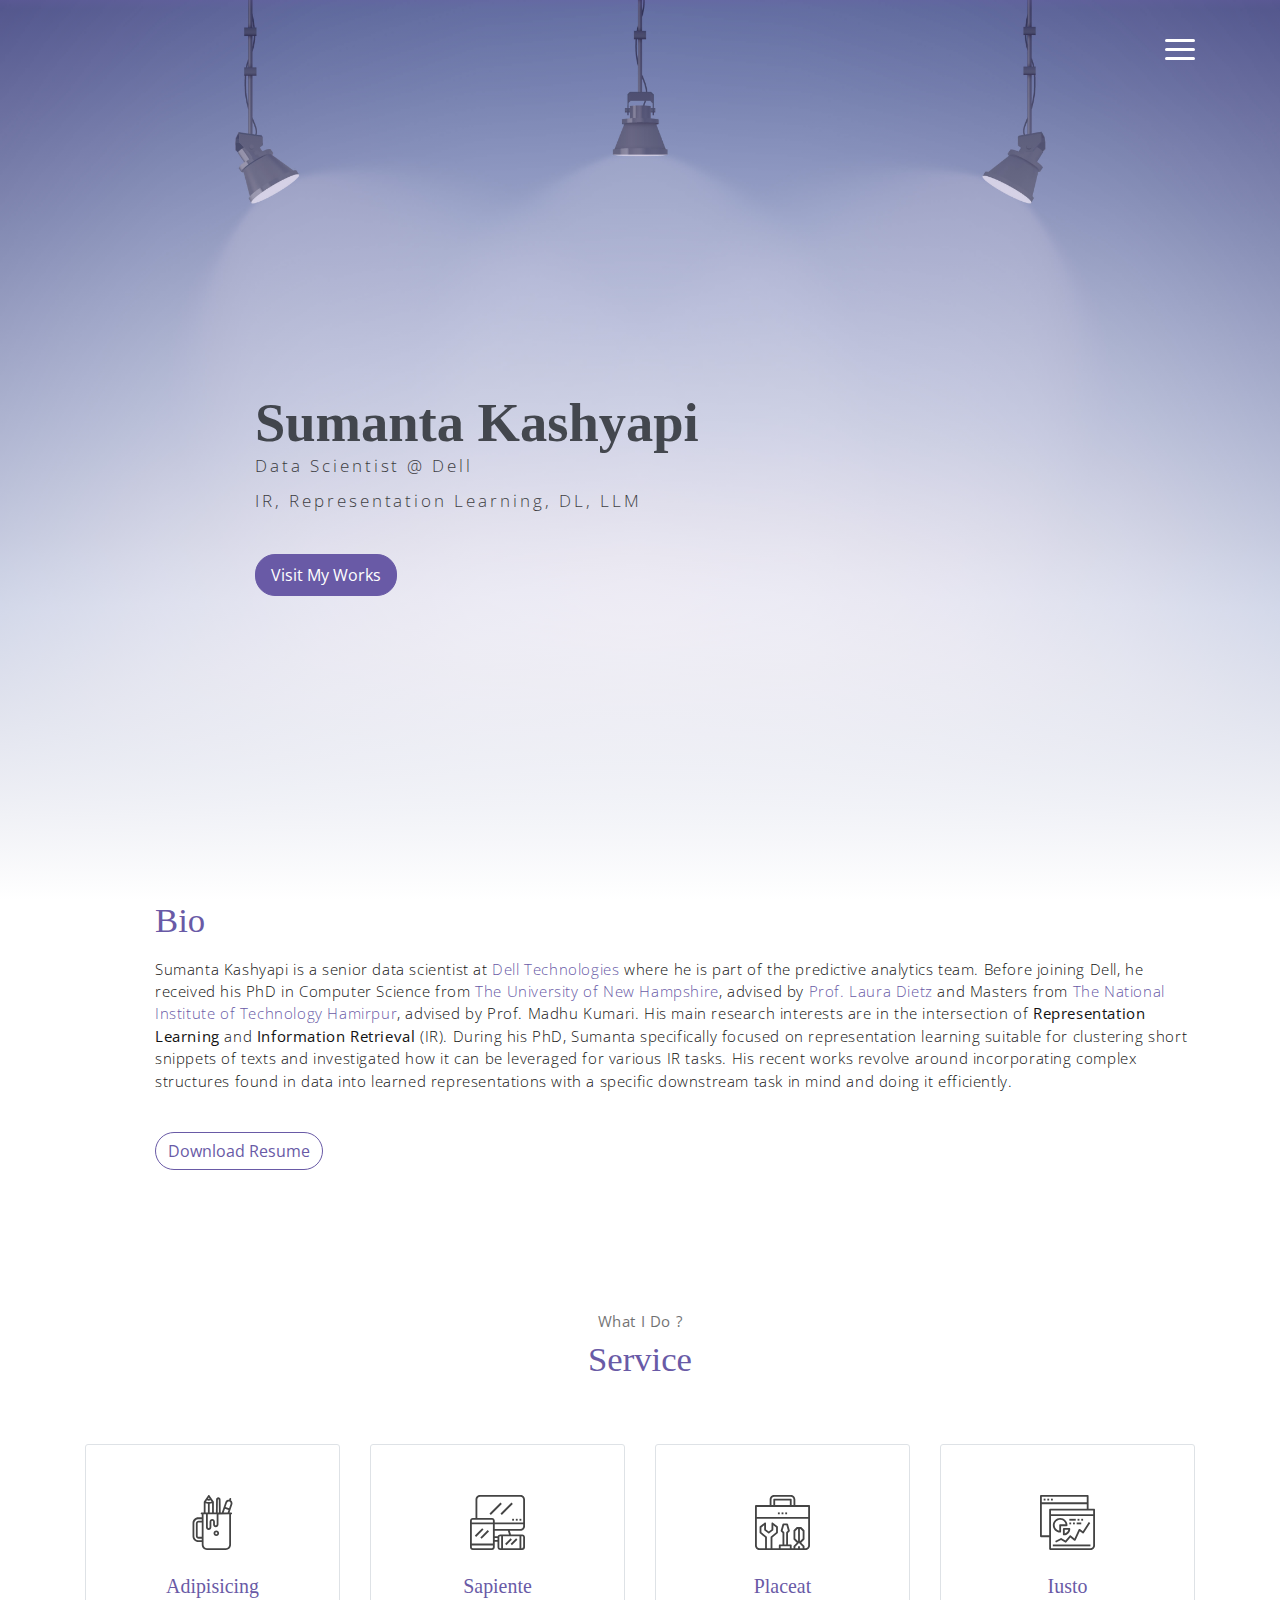
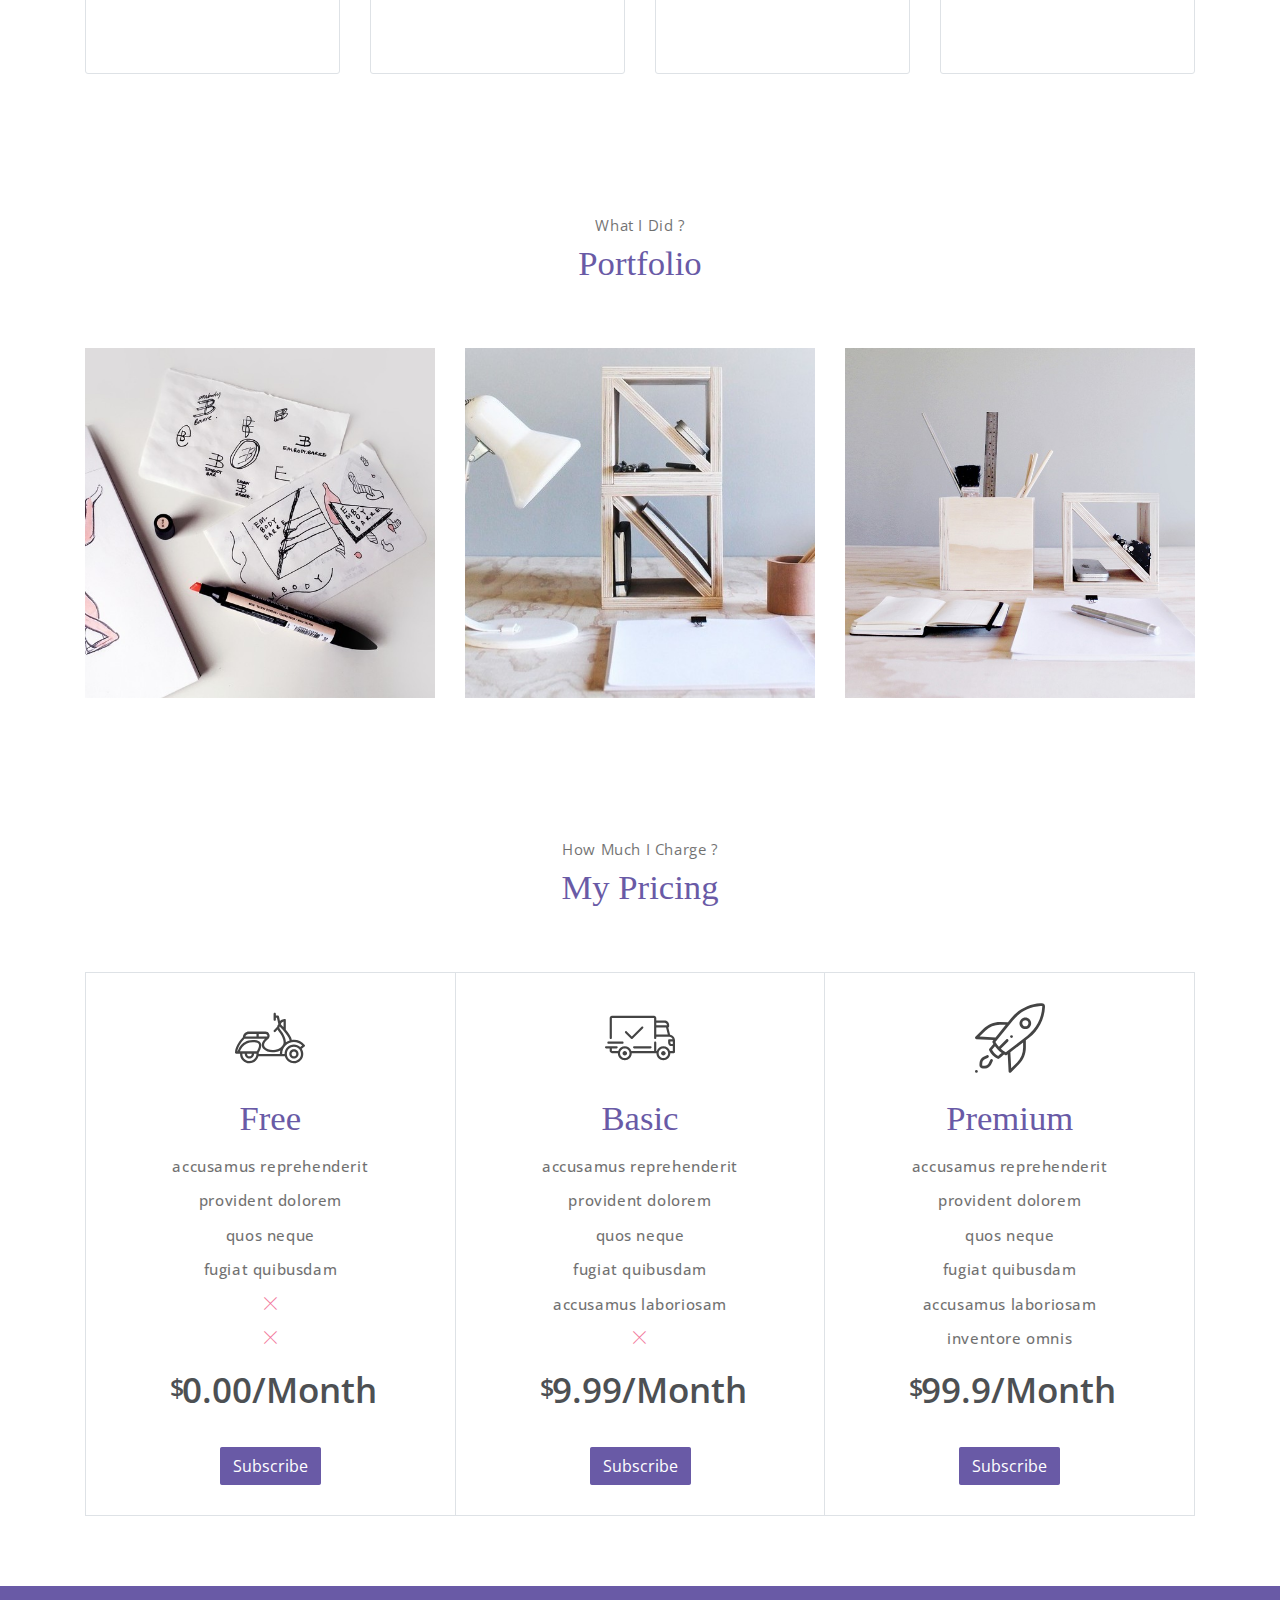
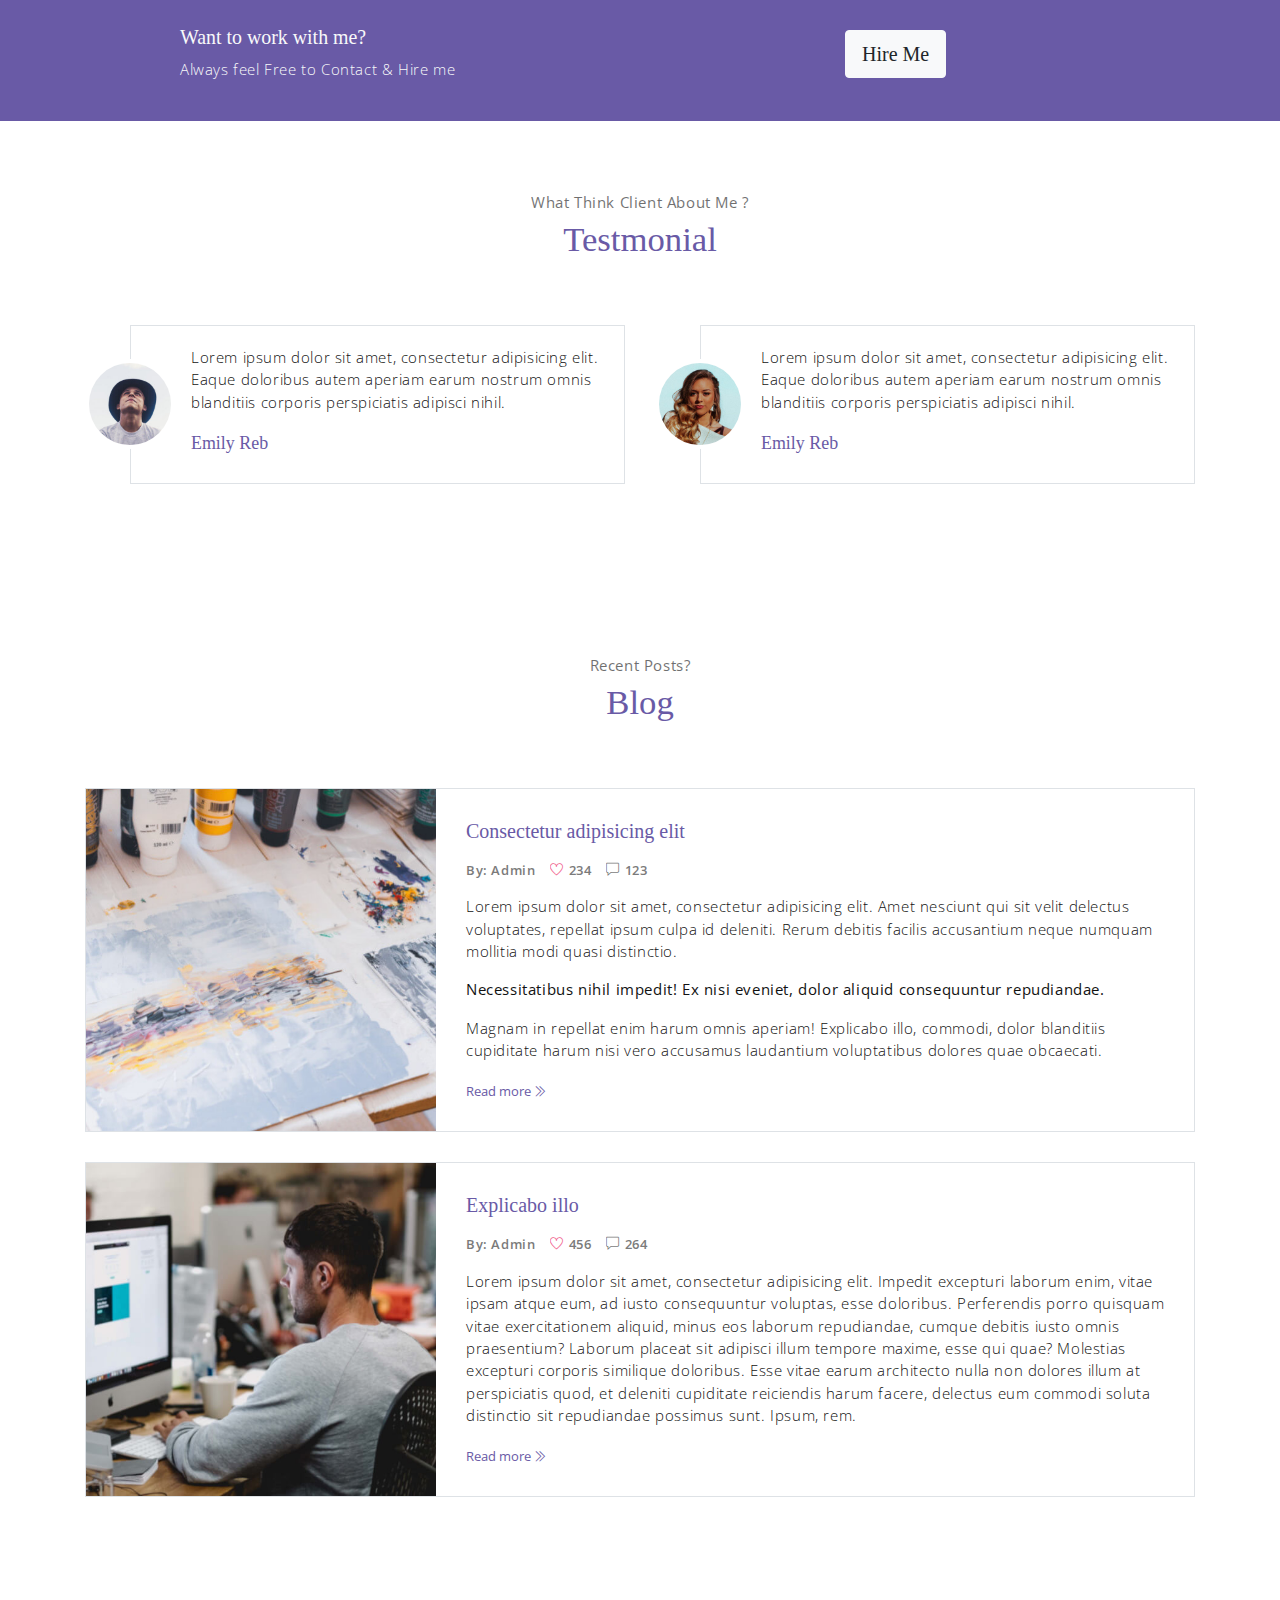
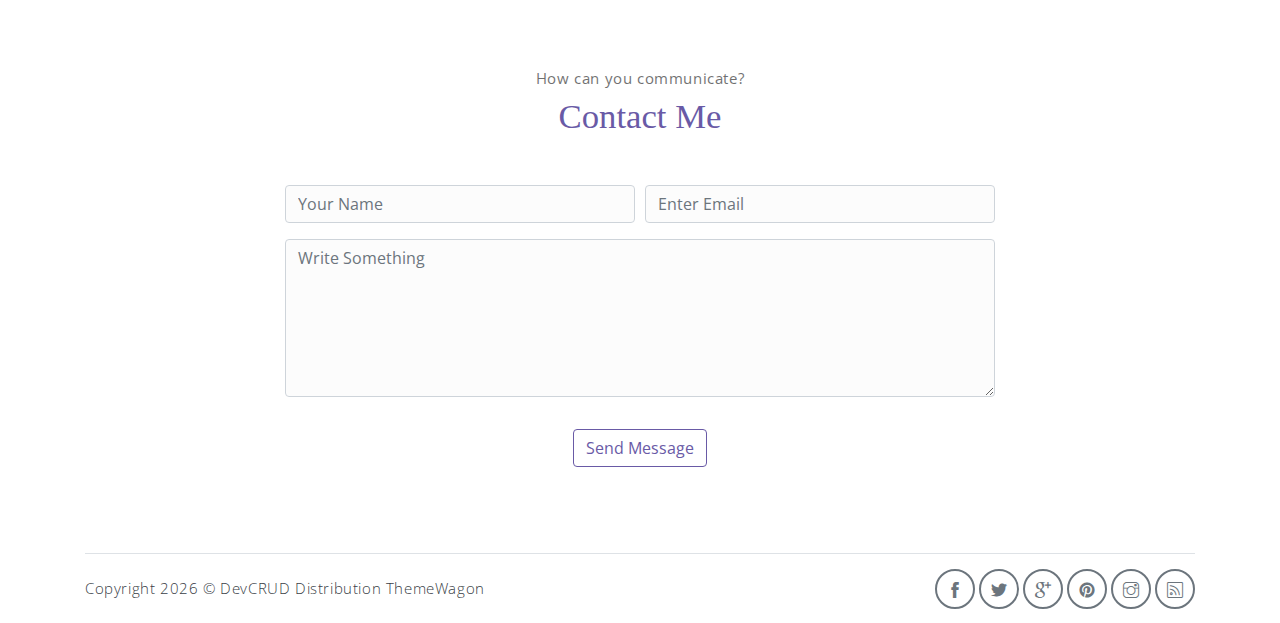
==== commit 7d04991a: "basic landing page change" ====
--- a/index.html
+++ b/index.html
@@ -1,12 +1,12 @@
 <!DOCTYPE html>
 <html lang="en">
-
+<link href="https://fonts.maateen.me/bensen/font.css" rel="stylesheet">
 <head>
     <meta charset="utf-8">
     <meta name="viewport" content="width=device-width, initial-scale=1, shrink-to-fit=no">
     <meta name="description" content="Start your development with Meyawo landing page.">
     <meta name="author" content="Devcrud">
-    <title>Meyawo Landing page | Free Bootstrap 4.3.x landing page</title>
+    <title>Sumanta Kashyapi</title>
     <!-- font icons -->
     <link rel="stylesheet" href="assets/vendors/themify-icons/css/themify-icons.css">
     <!-- Bootstrap + Meyawo main styles -->
@@ -18,7 +18,6 @@
     <!-- Page Navbar -->
     <nav class="custom-navbar" data-spy="affix" data-offset-top="20">
         <div class="container">
-            <a class="logo" href="#">Meyawo</a>
             <ul class="nav">
                 <li class="item">
                     <a class="link" href="#home">Home</a>
@@ -55,10 +54,13 @@
         <div class="overlay"></div>
         <div class="header-content container">
             <h1 class="header-title">
-                <span class="up">HI!</span>
-                <span class="down">I am John Doe</span>
+                <span class="down">
+                    <div class="about-img-holder">
+                        <img src="assets/imgs/headshot.jpg" class="about-img" alt="">
+                    </div>Sumanta Kashyapi</span>
             </h1>
-            <p class="header-subtitle">FRONTEND WEB DESIGNER</p>
+            <p class="header-subtitle">Data Scientist @ Dell</p>
+            <p class="header-subtitle">IR, Representation Learning, DL, LLM</p>
 
             <button class="btn btn-primary">Visit My Works</button>
         </div>
@@ -71,22 +73,26 @@
             <!-- about wrapper -->
             <div class="about">
                 <div class="about-img-holder">
-                    <img src="assets/imgs/man.png" class="about-img"
-                        alt="Download free bootstrap 4 landing page, free boootstrap 4 templates, Download free bootstrap 4.1 landing page, free boootstrap 4.1.1 templates, meyawo Landing page">
-                </div>
+
+                    </div>
                 <div class="about-caption">
-                    <p class="section-subtitle">Who Am I ?</p>
-                    <h2 class="section-title mb-3">About Me</h2>
+                    <h2 class="section-title mb-3">Bio</h2>
                     <p>
-                        Lorem ipsum dolor sit amet, consectetur adipisicing elit. Repudiandae aliquid ad provident aut
-                        fuga animi soluta quae eos non cupiditate voluptates dolorem, doloremque quos dicta quibusdam
-                        impedit iure nemo a iste
-                        <br>culpa! Quasi quibusdam hic recusandae delectus velit officiis explicabo voluptatibus! Nemo
-                        esse similique, voluptates labore distinctio, placeat explicabo facilis molestias, blanditiis
-                        culpa iusto voluptatem ratione eligendi a, quia temporibus velit vero ipsa sint ex voluptatum
-                        expedita aliquid! Debitis, nam!
+                        Sumanta Kashyapi is a senior data scientist at <a href="https://www.dell.com/">Dell Technologies</a> where he is part of the predictive analytics team.
+                        Before joining Dell, he received his PhD in
+                        Computer Science from <a href="https://www.unh.edu/">The University of New Hampshire</a>, advised by <a href="https://www.cs.unh.edu/~dietz/">Prof. Laura Dietz</a> and Masters
+                        from <a href="https://nith.ac.in/">The National Institute of Technology Hamirpur</a>, advised by Prof. Madhu Kumari.
+
+                        His main research
+                        interests are in the intersection of <b>Representation Learning</b> and <b>Information Retrieval</b> (IR). During his PhD,
+                        Sumanta specifically focused on representation learning suitable for clustering short snippets of texts
+                        and investigated how it can be leveraged for various IR tasks. His recent works revolve around incorporating
+                        complex structures found in data into learned representations with a specific downstream task in mind and
+                        doing it efficiently.
+
                     </p>
-                    <button class="btn-rounded btn btn-outline-primary mt-4">Download CV</button>
+                    <button class="btn-rounded btn btn-outline-primary mt-4" onclick="window.open('assets/docs/Sumanta_Kashyapi_Resume_ft4.pdf')">Download Resume</button>
+
                 </div>
             </div><!-- end of about wrapper -->
         </div><!-- end of container -->
--- a/assets/css/meyawo.css
+++ b/assets/css/meyawo.css
@@ -13,6 +13,7 @@
 * The above copyright notice and this permission notice shall be included in all copies or substantial portions of the Software.
 */
 @import url("https://fonts.googleapis.com/css?family=Baloo+Paaji|Open+Sans:300,300i,400,400i,600,600i,700,700i");
+
 :root {
   --blue: #1e549f;
   --indigo: #695aa6;
@@ -43,7 +44,6 @@
   --font-family-sans-serif: "Open Sans", sans-serif;
   --font-family-monospace: SFMono-Regular, Menlo, Monaco, Consolas, "Liberation Mono", "Courier New", monospace;
 }
-
 *,
 *::before,
 *::after {
@@ -6548,6 +6548,10 @@
   .modal-xl {
     max-width: 1140px;
   }
+}
+
+.bengali-name {
+  font-family: 'BenSen', Arial, sans-serif;
 }
 
 .tooltip {
@@ -12083,11 +12087,11 @@
   -webkit-flex-grow: 1;
       -ms-flex-positive: 1;
           flex-grow: 1;
-  max-width: 550px;
+  max-width: 800px;
 }
 
 .header .header-content .header-title .up {
-  font-size: calc(30px + (60 - 30) * ((100vw - 300px) / (1300 - 300)));
+  font-size: calc(30px + (40 - 30) * ((100vw - 300px) / (1300 - 300)));
   font-weight: 500;
   color: #444;
   margin-bottom: 5px;
@@ -12096,15 +12100,15 @@
 }
 
 .header .header-content .header-title .down {
-  font-size: calc(30px + (75 - 30) * ((100vw - 300px) / (1300 - 300)));
+  font-size: calc(30px + (55 - 30) * ((100vw - 300px) / (1300 - 300)));
   margin-bottom: 0;
   position: relative;
   display: block;
 }
 
 .header .header-content .header-subtitle {
-  font-size: calc(10px + (22 - 10) * ((100vw - 300px) / (1300 - 300)));
-  letter-spacing: calc(1px + (7 - 1) * ((100vw - 300px) / (1300 - 300)));
+  font-size: calc(5px + (22 - 10) * ((100vw - 300px) / (1300 - 300)));
+  letter-spacing: calc(1px + (7 - 5) * ((100vw - 300px) / (1300 - 300)));
   opacity: .8;
   margin-top: -10px;
   margin-bottom: 20px;
@@ -12171,13 +12175,13 @@
 }
 
 .about-img-holder {
-  min-width: 400px;
+  min-width: 50px;
   max-width: 400px;
   margin-right: 20px;
 }
 
 .about-img-holder .about-img {
-  width: 100%;
+  width: 80%;
   margin-bottom: 15px;
 }
 
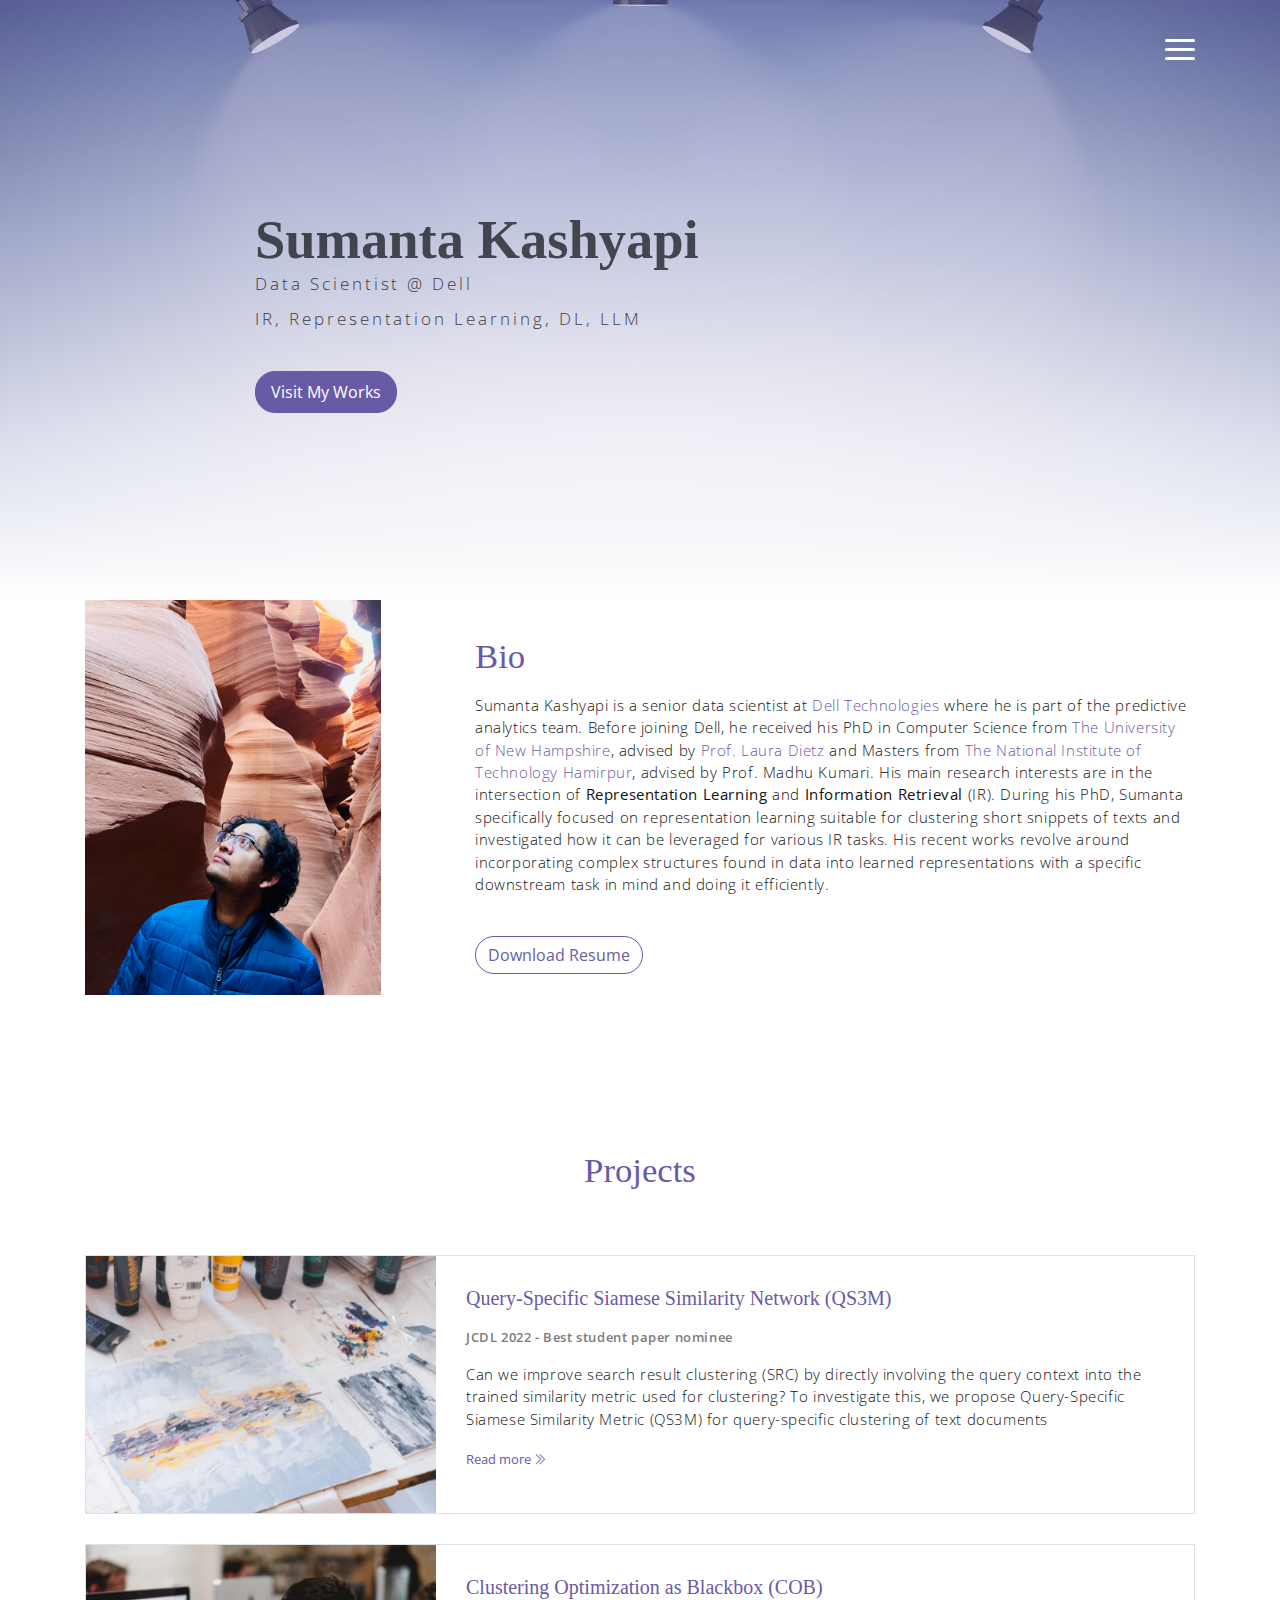
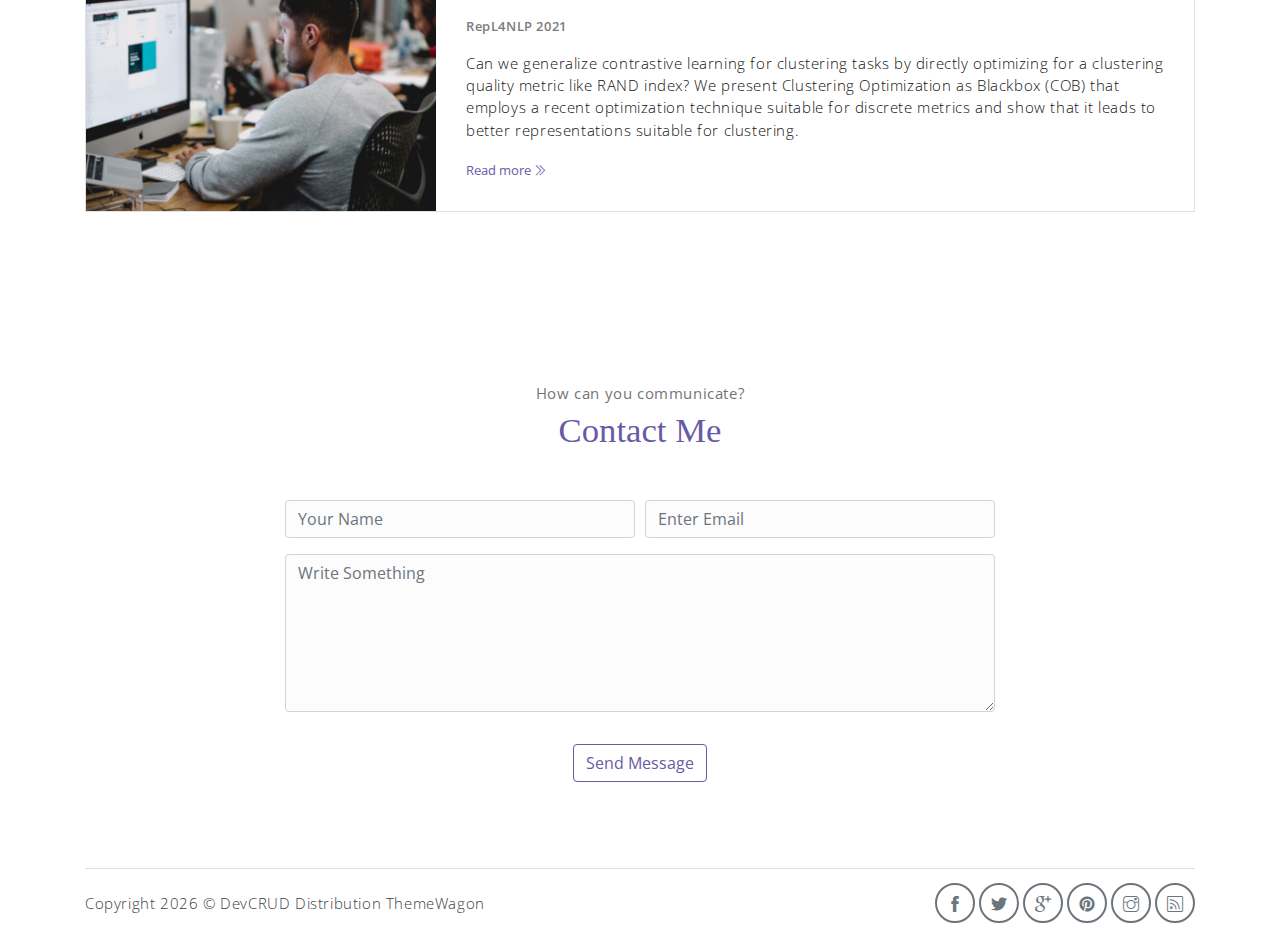
==== commit a4aa14fa: "projects add" ====
--- a/index.html
+++ b/index.html
@@ -54,10 +54,7 @@
         <div class="overlay"></div>
         <div class="header-content container">
             <h1 class="header-title">
-                <span class="down">
-                    <div class="about-img-holder">
-                        <img src="assets/imgs/headshot.jpg" class="about-img" alt="">
-                    </div>Sumanta Kashyapi</span>
+                <span class="down">Sumanta Kashyapi</span>
             </h1>
             <p class="header-subtitle">Data Scientist @ Dell</p>
             <p class="header-subtitle">IR, Representation Learning, DL, LLM</p>
@@ -72,9 +69,7 @@
         <div class="container text-center">
             <!-- about wrapper -->
             <div class="about">
-                <div class="about-img-holder">
-
-                    </div>
+                <div class="about-img-holder"><img src="assets/imgs/headshot.jpg" class="about-img" alt=""></div>
                 <div class="about-caption">
                     <h2 class="section-title mb-3">Bio</h2>
                     <p>
@@ -98,253 +93,11 @@
         </div><!-- end of container -->
     </section> <!-- end of about section -->
 
-    <!-- service section -->
-    <section class="section" id="service">
-        <div class="container text-center">
-            <p class="section-subtitle">What I Do ?</p>
-            <h6 class="section-title mb-6">Service</h6>
-            <!-- row -->
-            <div class="row">
-                <div class="col-md-6 col-lg-3">
-                    <div class="service-card">
-                        <div class="body">
-                            <img src="assets/imgs/pencil-case.svg"
-                                alt="Download free bootstrap 4 landing page, free boootstrap 4 templates, Download free bootstrap 4.1 landing page, free boootstrap 4.1.1 templates, meyawo Landing page"
-                                class="icon">
-                            <h6 class="title">Adipisicing</h6>
-                            <p class="subtitle">Labore velit culpa adipisci excepturi consequuntur itaque in nam
-                                molestias dolorem iste quod.</p>
-                        </div>
-                    </div>
-                </div>
-                <div class="col-md-6 col-lg-3">
-                    <div class="service-card">
-                        <div class="body">
-                            <img src="assets/imgs/responsive.svg"
-                                alt="Download free bootstrap 4 landing page, free boootstrap 4 templates, Download free bootstrap 4.1 landing page, free boootstrap 4.1.1 templates, meyawo Landing page"
-                                class="icon">
-                            <h6 class="title">Sapiente</h6>
-                            <p class="subtitle">Labore velit culpa adipisci excepturi consequuntur itaque in nam
-                                molestias dolorem iste quod.</p>
-                        </div>
-                    </div>
-                </div>
-                <div class="col-md-6 col-lg-3">
-                    <div class="service-card">
-                        <div class="body">
-                            <img src="assets/imgs/toolbox.svg"
-                                alt="Download free bootstrap 4 landing page, free boootstrap 4 templates, Download free bootstrap 4.1 landing page, free boootstrap 4.1.1 templates, meyawo Landing page"
-                                class="icon">
-                            <h6 class="title">Placeat</h6>
-                            <p class="subtitle">Labore velit culpa adipisci excepturi consequuntur itaque in nam
-                                molestias dolorem iste quod.</p>
-                        </div>
-                    </div>
-                </div>
-                <div class="col-md-6 col-lg-3">
-                    <div class="service-card">
-                        <div class="body">
-                            <img src="assets/imgs/analytics.svg"
-                                alt="Download free bootstrap 4 landing page, free boootstrap 4 templates, Download free bootstrap 4.1 landing page, free boootstrap 4.1.1 templates, meyawo Landing page"
-                                class="icon">
-                            <h6 class="title">Iusto</h6>
-                            <p class="subtitle">Labore velit culpa adipisci excepturi consequuntur itaque in nam
-                                molestias dolorem iste quod.</p>
-                        </div>
-                    </div>
-                </div>
-            </div><!-- end of row -->
-        </div>
-    </section><!-- end of service section -->
-
-    <!-- portfolio section -->
-    <section class="section" id="portfolio">
-        <div class="container text-center">
-            <p class="section-subtitle">What I Did ?</p>
-            <h6 class="section-title mb-6">Portfolio</h6>
-            <!-- row -->
-            <div class="row">
-                <div class="col-md-4">
-                    <a href="#" class="portfolio-card">
-                        <img src="assets/imgs/folio-1.jpg" class="portfolio-card-img"
-                            alt="Download free bootstrap 4 landing page, free boootstrap 4 templates, Download free bootstrap 4.1 landing page, free boootstrap 4.1.1 templates, meyawo Landing page">
-                        <span class="portfolio-card-overlay">
-                            <span class="portfolio-card-caption">
-                                <h4>Web Designing</h5>
-                                    <p class="font-weight-normal">Category: Web Templates</p>
-                            </span>
-                        </span>
-                    </a>
-                </div>
-                <div class="col-md-4">
-                    <a href="#" class="portfolio-card">
-                        <img class="portfolio-card-img" src="assets/imgs/folio-2.jpg" class="img-responsive rounded"
-                            alt="Download free bootstrap 4 landing page, free boootstrap 4 templates, Download free bootstrap 4.1 landing page, free boootstrap 4.1.1 templates, meyawo Landing page">
-                        <span class="portfolio-card-overlay">
-                            <span class="portfolio-card-caption">
-                                <h4>Web Designing</h5>
-                                    <p class="font-weight-normal">Category: Web Templates</p>
-                            </span>
-                        </span>
-                    </a>
-                </div>
-                <div class="col-md-4">
-                    <a href="#" class="portfolio-card">
-                        <img class="portfolio-card-img" src="assets/imgs/folio-3.jpg" class="img-responsive rounded"
-                            alt="Download free bootstrap 4 landing page, free boootstrap 4 templates, Download free bootstrap 4.1 landing page, free boootstrap 4.1.1 templates, meyawo Landing page">
-                        <span class="portfolio-card-overlay">
-                            <span class="portfolio-card-caption">
-                                <h4>Web Designing</h5>
-                                    <p class="font-weight-normal">Category: Web Templates</p>
-                            </span>
-                        </span>
-                    </a>
-                </div>
-            </div><!-- end of row -->
-        </div><!-- end of container -->
-    </section> <!-- end of portfolio section -->
-
-    <!-- pricing section -->
-    <section class="section" id="pricing">
-        <div class="container text-center">
-            <p class="section-subtitle">How Much I Charge ?</p>
-            <h6 class="section-title mb-6">My Pricing</h6>
-            <!-- row -->
-            <div class="pricing-wrapper">
-                <div class="pricing-card">
-                    <div class="pricing-card-header">
-                        <img class="pricing-card-icon" src="assets/imgs/scooter.svg"
-                            alt="Download free bootstrap 4 landing page, free boootstrap 4 templates, Download free bootstrap 4.1 landing page, free boootstrap 4.1.1 templates, meyawo Landing page">
-                    </div>
-                    <div class="pricing-card-body">
-                        <h6 class="pricing-card-title">Free</h6>
-                        <div class="pricing-card-list">
-                            <p>accusamus reprehenderit</p>
-                            <p>provident dolorem </p>
-                            <p>quos neque</p>
-                            <p>fugiat quibusdam</p>
-                            <p><i class="ti-close"></i></p>
-                            <p><i class="ti-close"></i></p>
-                        </div>
-                    </div>
-                    <div class="pricing-card-footer">
-                        <span>$</span>
-                        <span>0.00/Month</span>
-                    </div>
-                    <a href="#" class="btn btn-primary mt-3 pricing-card-btn">Subscribe</a>
-                </div>
-                <div class="pricing-card">
-                    <div class="pricing-card-header">
-                        <img class="pricing-card-icon" src="assets/imgs/shipped.svg"
-                            alt="Download free bootstrap 4 landing page, free boootstrap 4 templates, Download free bootstrap 4.1 landing page, free boootstrap 4.1.1 templates, meyawo Landing page">
-                    </div>
-                    <div class="pricing-card-body">
-                        <h6 class="pricing-card-title">Basic</h6>
-                        <div class="pricing-card-list">
-                            <p>accusamus reprehenderit</p>
-                            <p>provident dolorem </p>
-                            <p>quos neque</p>
-                            <p>fugiat quibusdam</p>
-                            <p>accusamus laboriosam</p>
-                            <p><i class="ti-close"></i></p>
-                        </div>
-                    </div>
-                    <div class="pricing-card-footer">
-                        <span>$</span>
-                        <span>9.99/Month</span>
-                    </div>
-                    <a href="#" class="btn btn-primary mt-3 pricing-card-btn">Subscribe</a>
-                </div>
-                <div class="pricing-card">
-                    <div class="pricing-card-header">
-                        <img class="pricing-card-icon" src="assets/imgs/startup.svg"
-                            alt="Download free bootstrap 4 landing page, free boootstrap 4 templates, Download free bootstrap 4.1 landing page, free boootstrap 4.1.1 templates, meyawo Landing page">
-                    </div>
-                    <div class="pricing-card-body">
-                        <h6 class="pricing-card-title">Premium</h6>
-                        <div class="pricing-card-list">
-                            <p>accusamus reprehenderit</p>
-                            <p>provident dolorem </p>
-                            <p>quos neque</p>
-                            <p>fugiat quibusdam</p>
-                            <p>accusamus laboriosam</p>
-                            <p>inventore omnis</p>
-                        </div>
-                    </div>
-                    <div class="pricing-card-footer">
-                        <span>$</span>
-                        <span>99.9/Month</span>
-                    </div>
-                    <a href="#" class="btn btn-primary mt-3 pricing-card-btn">Subscribe</a>
-                </div>
-
-            </div><!-- end of pricing wrapper -->
-        </div> <!-- end of container -->
-    </section><!-- end of pricing section -->
-
-    <!-- section -->
-    <section class="section-sm bg-primary">
-        <!-- container -->
-        <div class="container text-center text-sm-left">
-            <!-- row -->
-            <div class="row align-items-center">
-                <div class="col-sm offset-md-1 mb-4 mb-md-0">
-                    <h6 class="title text-light">Want to work with me?</h6>
-                    <p class="m-0 text-light">Always feel Free to Contact & Hire me</p>
-                </div>
-                <div class="col-sm offset-sm-2 offset-md-3">
-                    <button class="btn btn-lg my-font btn-light rounded">Hire Me</button>
-                </div>
-            </div> <!-- end of row -->
-        </div> <!-- end of container -->
-    </section> <!-- end of section -->
-
-    <!-- testimonial section -->
-    <section class="section" id="testmonial">
-        <div class="container text-center">
-            <p class="section-subtitle">What Think Client About Me ?</p>
-            <h6 class="section-title mb-6">Testmonial</h6>
-
-            <!-- row -->
-            <div class="row">
-                <div class="col-md-6">
-                    <div class="testimonial-card">
-                        <div class="testimonial-card-img-holder">
-                            <img src="assets/imgs/avatar2.jpg" class="testimonial-card-img"
-                                alt="Download free bootstrap 4 landing page, free boootstrap 4 templates, Download free bootstrap 4.1 landing page, free boootstrap 4.1.1 templates, meyawo Landing page">
-                        </div>
-                        <div class="testimonial-card-body">
-                            <p class="testimonial-card-subtitle">Lorem ipsum dolor sit amet, consectetur adipisicing
-                                elit. Eaque doloribus autem aperiam earum nostrum omnis blanditiis corporis perspiciatis
-                                adipisci nihil.</p>
-                            <h6 class="testimonial-card-title">Emily Reb</h6>
-                        </div>
-                    </div>
-                </div>
-                <div class="col-md-6">
-                    <div class="testimonial-card">
-                        <div class="testimonial-card-img-holder">
-                            <img src="assets/imgs/avatar3.jpg" class="testimonial-card-img"
-                                alt="Download free bootstrap 4 landing page, free boootstrap 4 templates, Download free bootstrap 4.1 landing page, free boootstrap 4.1.1 templates, meyawo Landing page">
-                        </div>
-                        <div class="testimonial-card-body">
-                            <p class="testimonial-card-subtitle">Lorem ipsum dolor sit amet, consectetur adipisicing
-                                elit. Eaque doloribus autem aperiam earum nostrum omnis blanditiis corporis perspiciatis
-                                adipisci nihil.</p>
-                            <h6 class="testimonial-card-title">Emily Reb</h6>
-                        </div>
-                    </div>
-                </div>
-            </div>
-        </div> <!-- end of container -->
-    </section> <!-- end of testimonial section -->
-
     <!-- blog section -->
     <section class="section" id="blog">
         <!-- container -->
         <div class="container text-center">
-            <p class="section-subtitle">Recent Posts?</p>
-            <h6 class="section-title mb-6">Blog</h6>
+            <h6 class="section-title mb-6">Projects</h6>
             <!-- blog-wrapper -->
             <div class="blog-card">
                 <div class="blog-card-header">
@@ -352,23 +105,16 @@
                         alt="Download free bootstrap 4 landing page, free boootstrap 4 templates, Download free bootstrap 4.1 landing page, free boootstrap 4.1.1 templates, meyawo Landing page">
                 </div>
                 <div class="blog-card-body">
-                    <h5 class="blog-card-title">Consectetur adipisicing elit</h6>
+                    <h5 class="blog-card-title">Query-Specific Siamese Similarity Network (QS3M)</h6>
 
                         <p class="blog-card-caption">
-                            <a href="#">By: Admin</a>
-                            <a href="#"><i class="ti-heart text-danger"></i> 234</a>
-                            <a href="#"><i class="ti-comment"></i> 123</a>
+                            <a href="https://2022.jcdl.org/">JCDL 2022 - Best student paper nominee</a>
                         </p>
-                        <p>Lorem ipsum dolor sit amet, consectetur adipisicing elit. Amet nesciunt qui sit velit
-                            delectus voluptates, repellat ipsum culpa id deleniti. Rerum debitis facilis accusantium
-                            neque numquam mollitia modi quasi distinctio.</p>
-
-                        <p><b>Necessitatibus nihil impedit! Ex nisi eveniet, dolor aliquid consequuntur repudiandae.</b>
-                        </p>
-                        <p>Magnam in repellat enim harum omnis aperiam! Explicabo illo, commodi, dolor blanditiis
-                            cupiditate harum nisi vero accusamus laudantium voluptatibus dolores quae obcaecati.</p>
-
-                        <a href="#" class="blog-card-link">Read more <i class="ti-angle-double-right"></i></a>
+                        <p>Can we improve search result clustering (SRC) by directly involving the query context into the
+                        trained similarity metric used for clustering? To investigate this, we propose Query-Specific
+                            Siamese Similarity Metric (QS3M) for query-specific clustering of text documents </p>
+
+                        <a href="qs3m.html" class="blog-card-link">Read more <i class="ti-angle-double-right"></i></a>
                 </div>
             </div><!-- end of blog wrapper -->
 
@@ -379,23 +125,18 @@
                         alt="Download free bootstrap 4 landing page, free boootstrap 4 templates, Download free bootstrap 4.1 landing page, free boootstrap 4.1.1 templates, meyawo Landing page">
                 </div>
                 <div class="blog-card-body">
-                    <h5 class="blog-card-title">Explicabo illo</h6>
+                    <h5 class="blog-card-title">Clustering Optimization as Blackbox (COB)</h6>
 
                         <p class="blog-card-caption">
-                            <a href="#">By: Admin</a>
-                            <a href="#"><i class="ti-heart text-danger"></i> 456</a>
-                            <a href="#"><i class="ti-comment"></i> 264</a>
+                            <a href="https://aclanthology.org/volumes/2021.repl4nlp-1/">RepL4NLP 2021</a>
                         </p>
 
-                        <p>Lorem ipsum dolor sit amet, consectetur adipisicing elit. Impedit excepturi laborum enim,
-                            vitae ipsam atque eum, ad iusto consequuntur voluptas, esse doloribus. Perferendis porro
-                            quisquam vitae exercitationem aliquid, minus eos laborum repudiandae, cumque debitis iusto
-                            omnis praesentium? Laborum placeat sit adipisci illum tempore maxime, esse qui quae?
-                            Molestias excepturi corporis similique doloribus. Esse vitae earum architecto nulla non
-                            dolores illum at perspiciatis quod, et deleniti cupiditate reiciendis harum facere, delectus
-                            eum commodi soluta distinctio sit repudiandae possimus sunt. Ipsum, rem.</p>
-
-                        <a href="#" class="blog-card-link">Read more <i class="ti-angle-double-right"></i></a>
+                        <p>Can we generalize contrastive learning for clustering tasks by directly optimizing for a clustering
+                        quality metric like RAND index? We present Clustering Optimization as Blackbox (COB) that
+                        employs a recent optimization technique suitable for discrete metrics and show that it leads
+                        to better representations suitable for clustering.</p>
+
+                        <a href="cob.html" class="blog-card-link">Read more <i class="ti-angle-double-right"></i></a>
                 </div>
             </div><!-- end of blog wrapper -->
 
--- a/assets/css/meyawo.css
+++ b/assets/css/meyawo.css
@@ -12051,7 +12051,7 @@
 
 .header {
   position: relative;
-  height: 100vh;
+  height: 10vh;
   min-height: 600px;
   display: -webkit-box;
   display: -ms-flexbox;
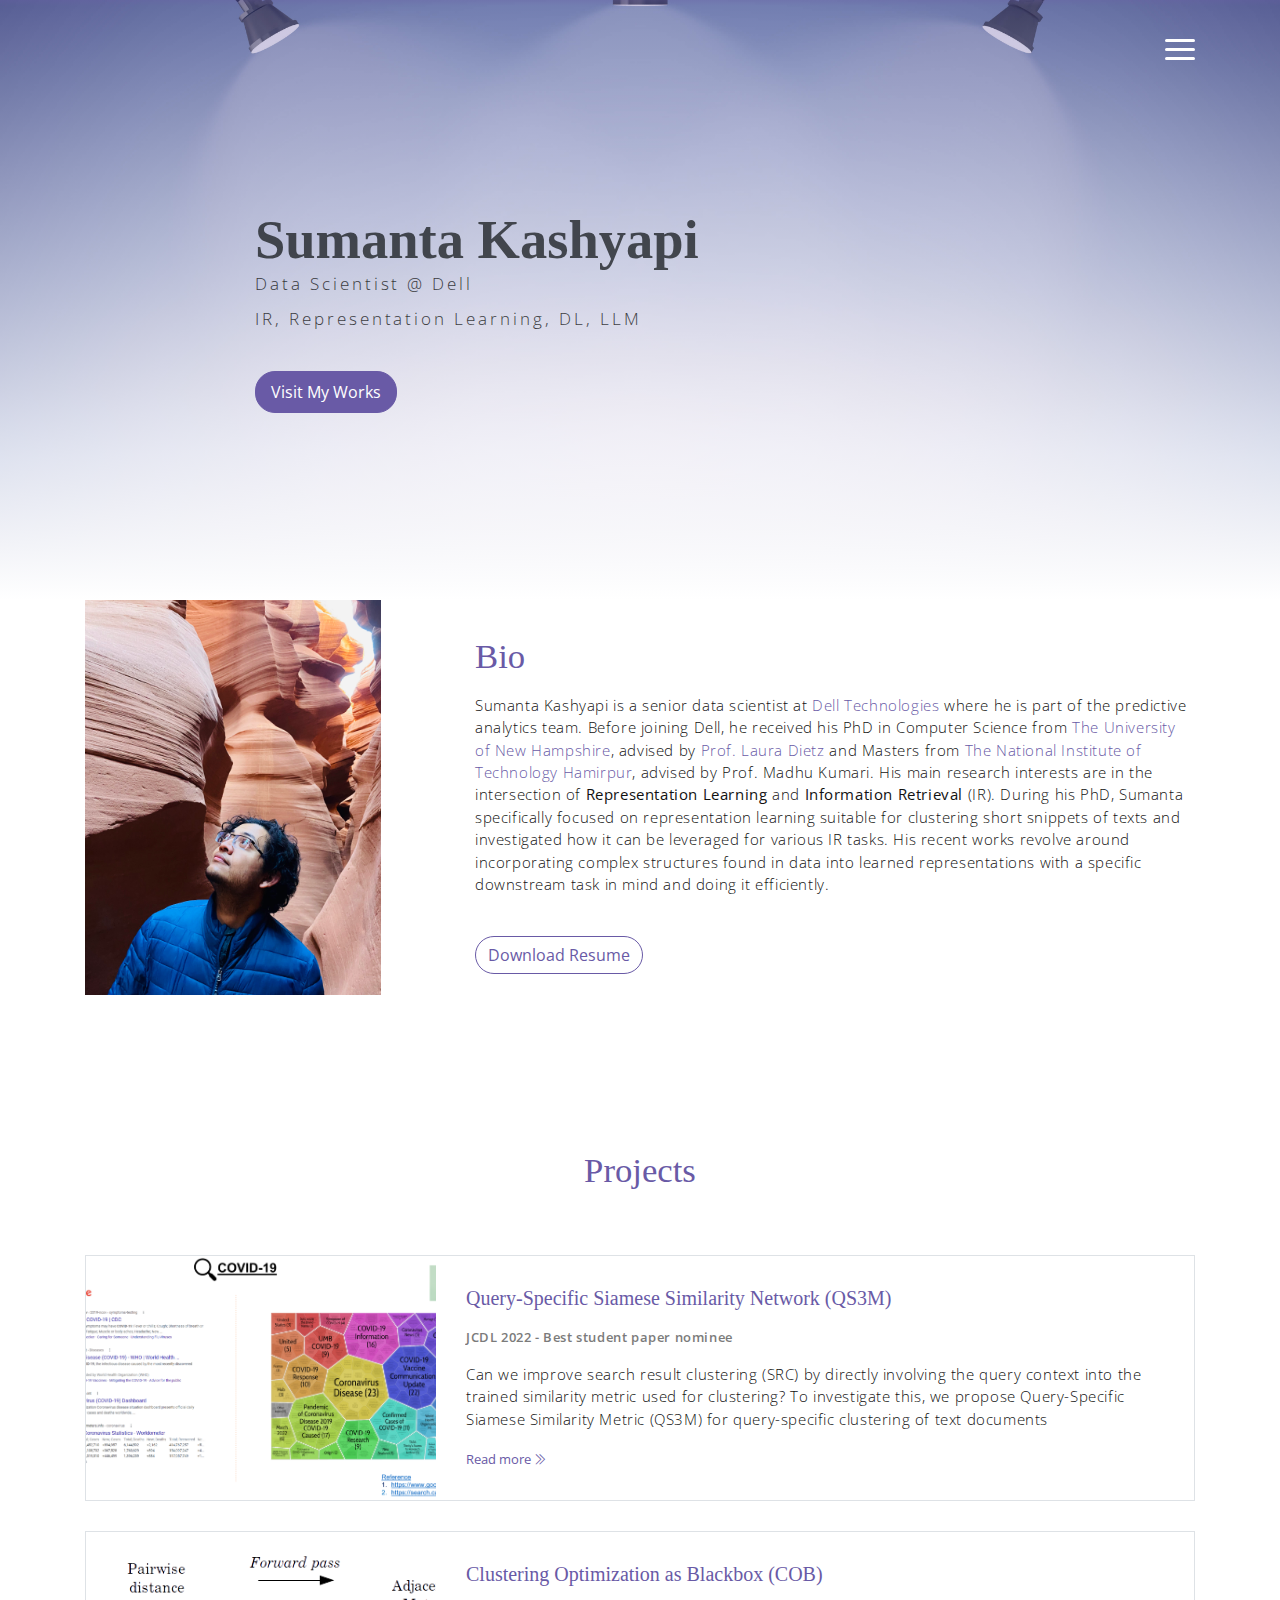
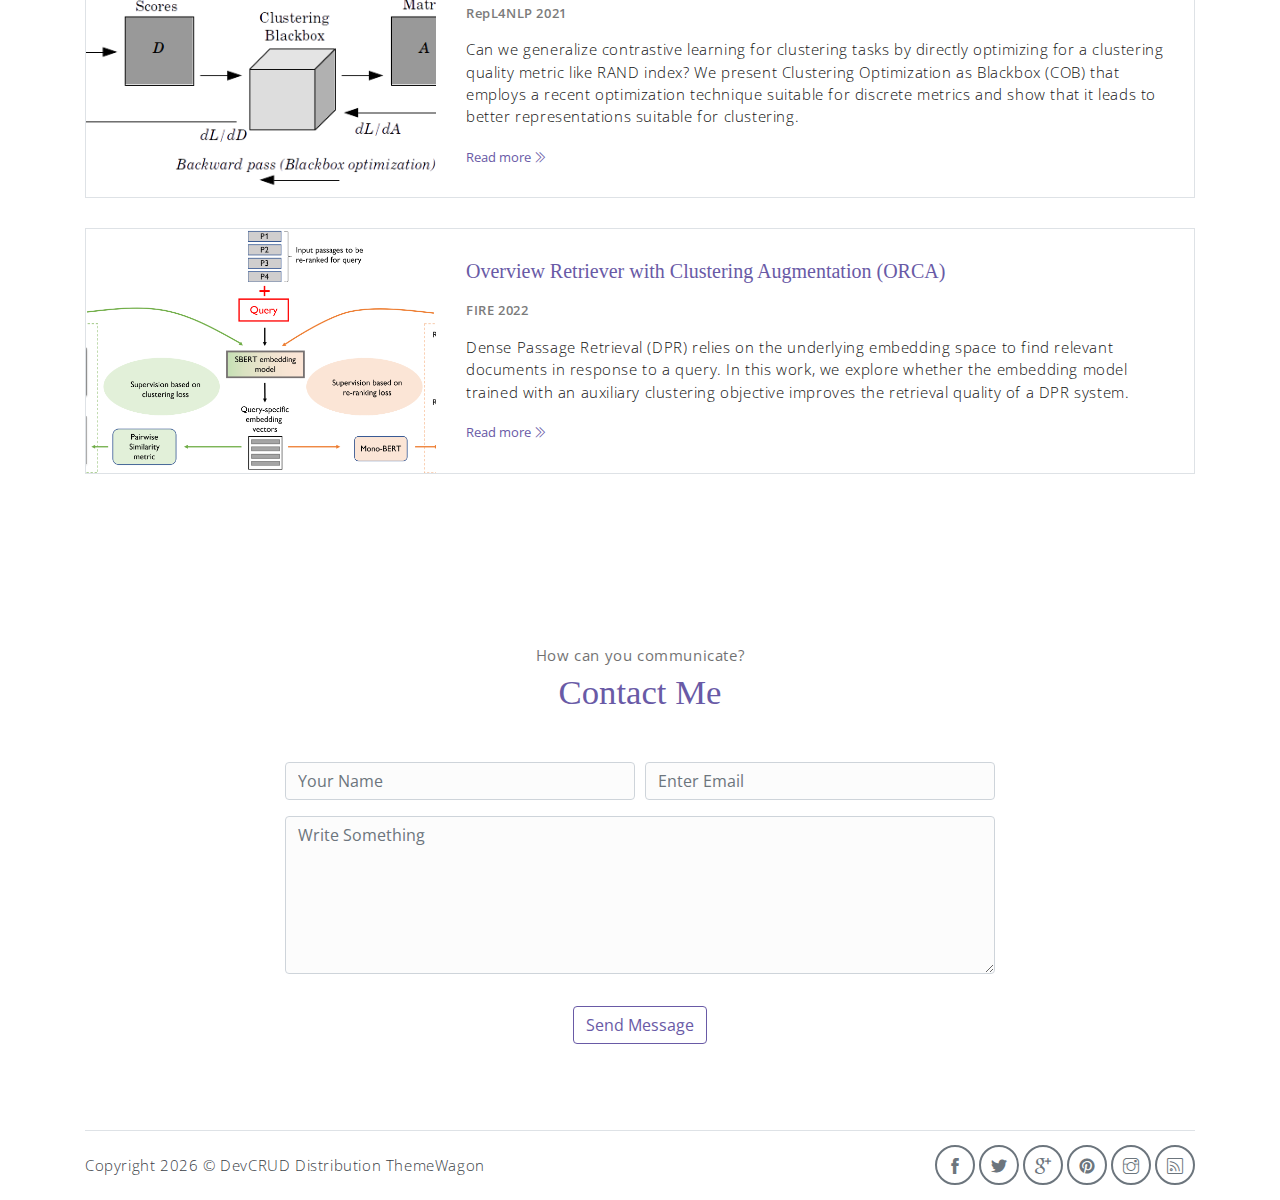
==== commit 32e0cb56: "projects add details" ====
--- a/index.html
+++ b/index.html
@@ -26,13 +26,7 @@
                     <a class="link" href="#about">About</a>
                 </li>
                 <li class="item">
-                    <a class="link" href="#portfolio">Portfolio</a>
-                </li>
-                <li class="item">
-                    <a class="link" href="#testmonial">Testmonial</a>
-                </li>
-                <li class="item">
-                    <a class="link" href="#blog">Blog</a>
+                    <a class="link" href="#blog">Projects</a>
                 </li>
                 <li class="item">
                     <a class="link" href="#contact">Contact</a>
@@ -59,7 +53,7 @@
             <p class="header-subtitle">Data Scientist @ Dell</p>
             <p class="header-subtitle">IR, Representation Learning, DL, LLM</p>
 
-            <button class="btn btn-primary">Visit My Works</button>
+            <a href="#blog" class="btn btn-primary">Visit My Works</a>
         </div>
     </header><!-- end of page header -->
 
@@ -101,11 +95,11 @@
             <!-- blog-wrapper -->
             <div class="blog-card">
                 <div class="blog-card-header">
-                    <img src="assets/imgs/img-1.jpg" class="blog-card-img"
+                    <img src="assets/imgs/rank_vs_cluster.png" class="blog-card-img"
                         alt="Download free bootstrap 4 landing page, free boootstrap 4 templates, Download free bootstrap 4.1 landing page, free boootstrap 4.1.1 templates, meyawo Landing page">
                 </div>
                 <div class="blog-card-body">
-                    <h5 class="blog-card-title">Query-Specific Siamese Similarity Network (QS3M)</h6>
+                    <a href="qs3m.html"><h5 class="blog-card-title">Query-Specific Siamese Similarity Network (QS3M)</h5></a>
 
                         <p class="blog-card-caption">
                             <a href="https://2022.jcdl.org/">JCDL 2022 - Best student paper nominee</a>
@@ -121,11 +115,11 @@
             <!-- blog-wrapper -->
             <div class="blog-card">
                 <div class="blog-card-header">
-                    <img src="assets/imgs/img-2.jpg" class="blog-card-img"
+                    <img src="assets/imgs/bbcluster_arch.png" class="blog-card-img"
                         alt="Download free bootstrap 4 landing page, free boootstrap 4 templates, Download free bootstrap 4.1 landing page, free boootstrap 4.1.1 templates, meyawo Landing page">
                 </div>
                 <div class="blog-card-body">
-                    <h5 class="blog-card-title">Clustering Optimization as Blackbox (COB)</h6>
+                    <a href="cob.html"><h5 class="blog-card-title">Clustering Optimization as Blackbox (COB)</h5></a>
 
                         <p class="blog-card-caption">
                             <a href="https://aclanthology.org/volumes/2021.repl4nlp-1/">RepL4NLP 2021</a>
@@ -137,6 +131,27 @@
                         to better representations suitable for clustering.</p>
 
                         <a href="cob.html" class="blog-card-link">Read more <i class="ti-angle-double-right"></i></a>
+                </div>
+            </div><!-- end of blog wrapper -->
+
+            <!-- blog-wrapper -->
+            <div class="blog-card">
+                <div class="blog-card-header">
+                    <img src="assets/imgs/cluster_reg_arch.png" class="blog-card-img"
+                        alt="Download free bootstrap 4 landing page, free boootstrap 4 templates, Download free bootstrap 4.1 landing page, free boootstrap 4.1.1 templates, meyawo Landing page">
+                </div>
+                <div class="blog-card-body">
+                    <a href="orca.html"><h5 class="blog-card-title">Overview Retriever with Clustering Augmentation (ORCA)</h5></a>
+
+                        <p class="blog-card-caption">
+                            <a href="http://fire.irsi.res.in/fire/2022/home">FIRE 2022</a>
+                        </p>
+
+                        <p>Dense Passage Retrieval (DPR) relies on the underlying embedding space to find relevant
+                            documents in response to a query. In this work, we explore whether the embedding model
+                            trained with an auxiliary clustering objective improves the retrieval quality of a DPR system.</p>
+
+                        <a href="orca.html" class="blog-card-link">Read more <i class="ti-angle-double-right"></i></a>
                 </div>
             </div><!-- end of blog wrapper -->
 
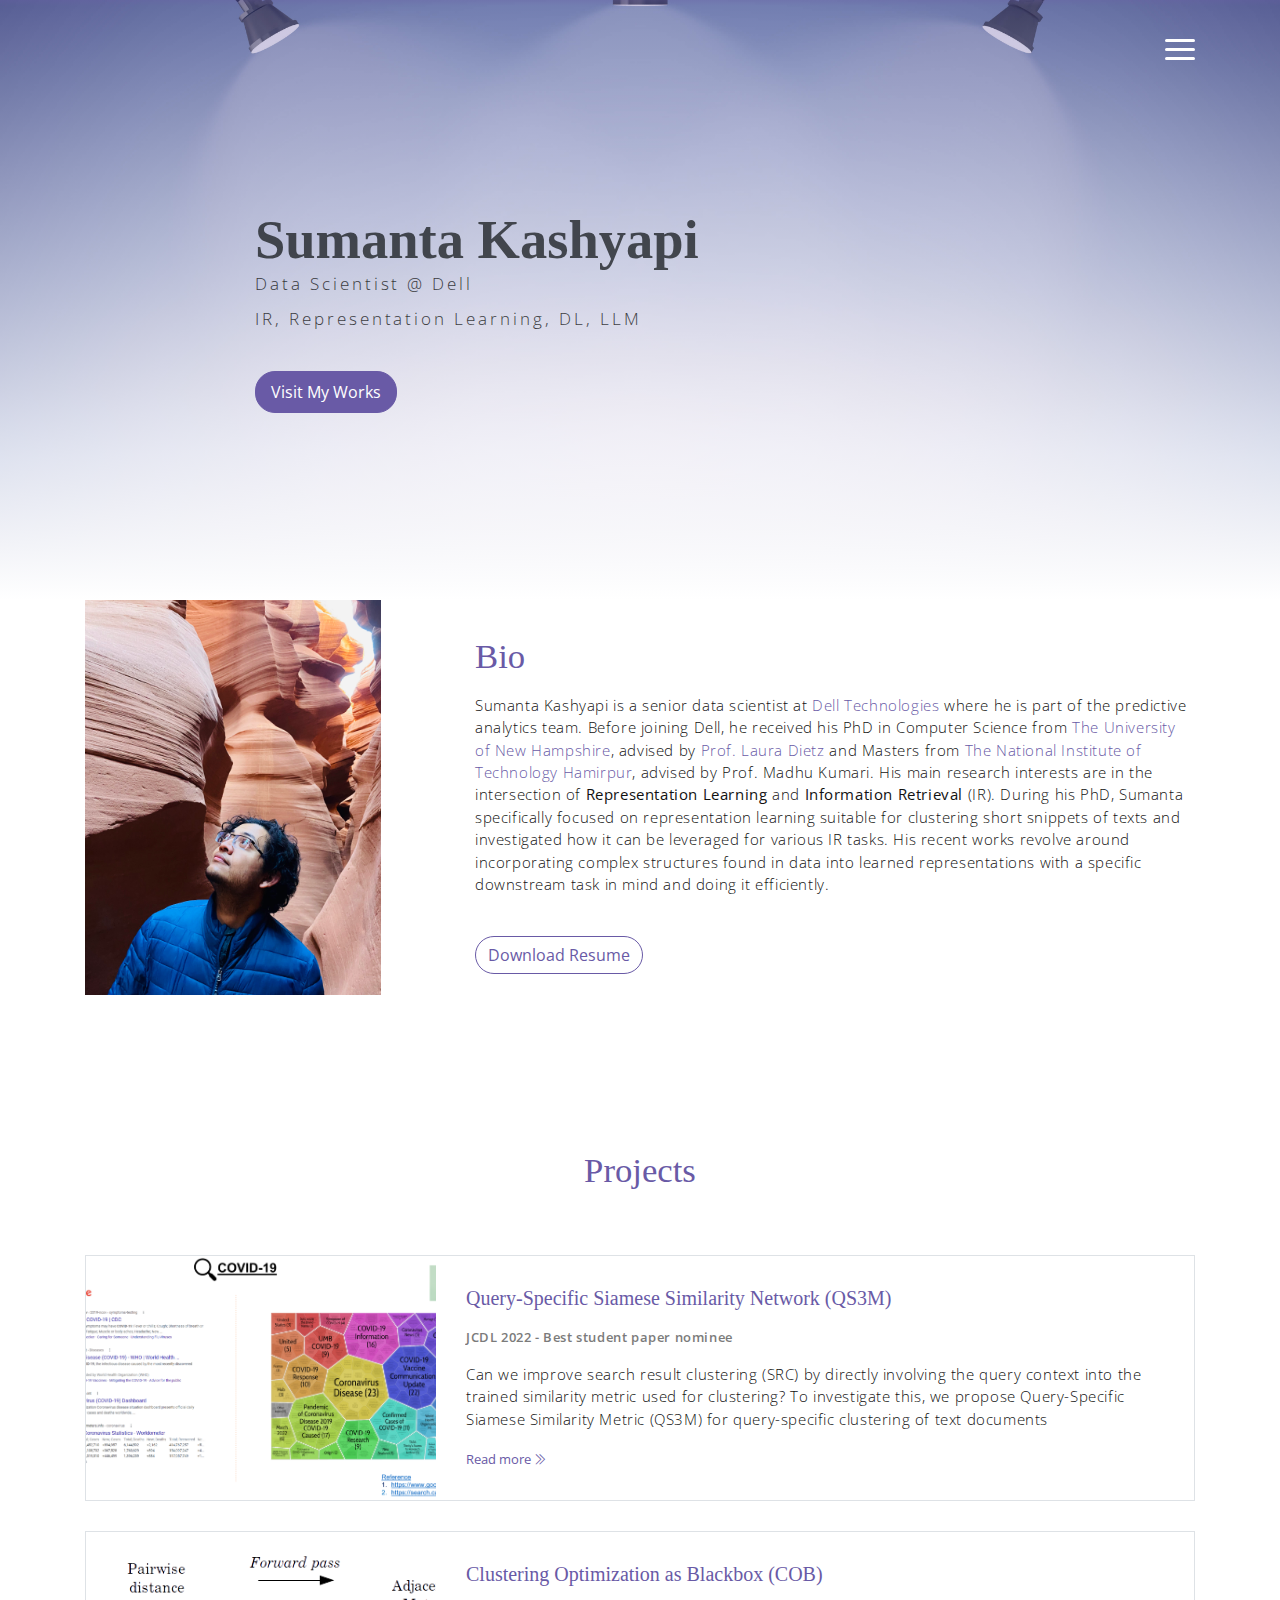
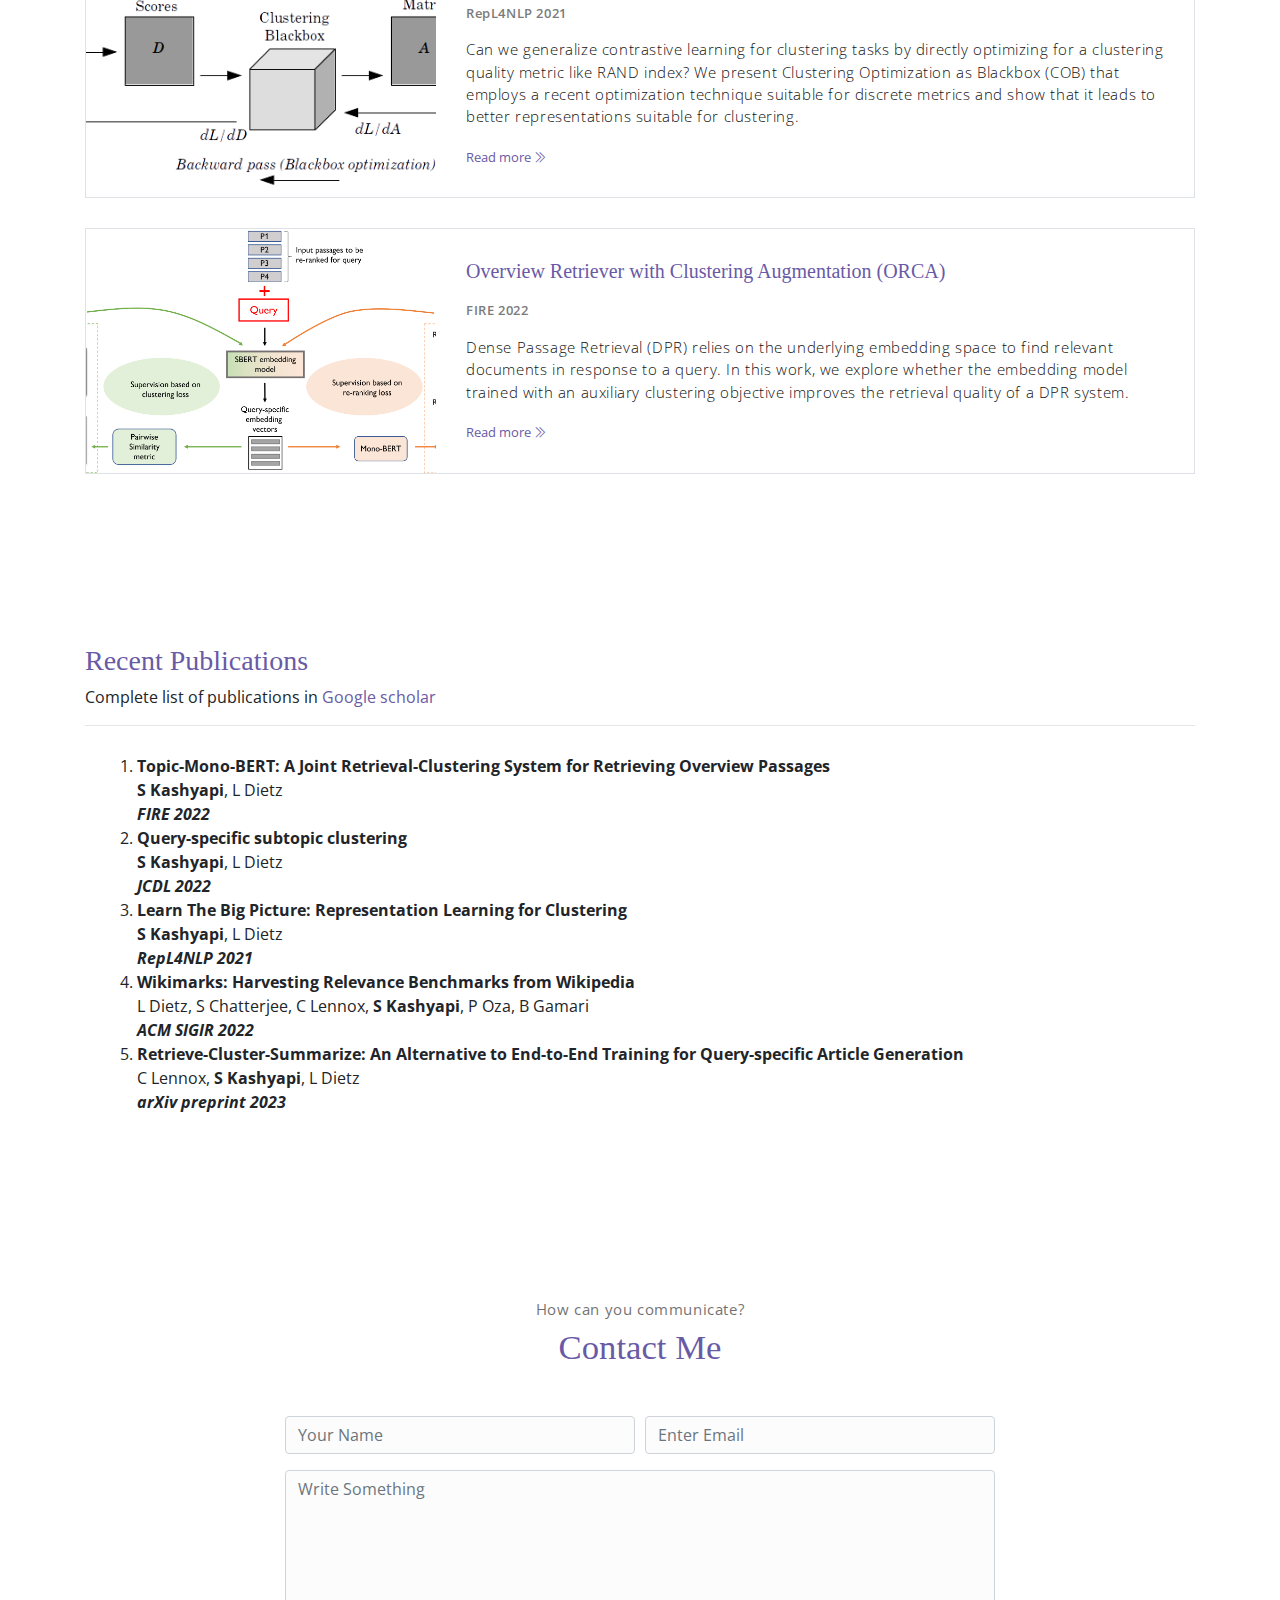
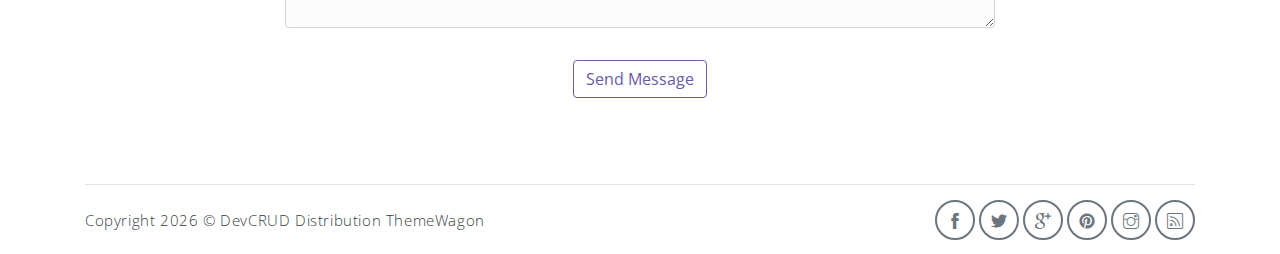
==== commit 2d13231f: "add pub" ====
--- a/index.html
+++ b/index.html
@@ -29,6 +29,9 @@
                     <a class="link" href="#blog">Projects</a>
                 </li>
                 <li class="item">
+                    <a class="link" href="#pub">Publications</a>
+                </li>
+                <li class="item">
                     <a class="link" href="#contact">Contact</a>
                 </li>
                 <li class="item ml-md-3">
@@ -157,6 +160,54 @@
 
         </div><!-- end of container -->
     </section><!-- end of blog section -->
+
+
+    <!-- publication section -->
+    <section class="section" id="pub">
+        <!-- container -->
+        <div class="container text-xl-left">
+            <h3 class="components-section-title">Recent Publications</h3>
+            Complete list of publications in <a href="https://scholar.google.com/citations?user=58ysilkAAAAJ&hl=en">Google scholar</a>
+              <hr>
+              <table class="table table-borderless v-align-center">
+                 <tbody>
+                    <tr>
+                       <td>
+                           <ol>
+
+                               <li>
+                                <b>Topic-Mono-BERT: A Joint Retrieval-Clustering System for Retrieving Overview Passages</b><br>
+                                <b>S Kashyapi</b>, L Dietz<br>
+                                   <b><i>FIRE 2022</i></b>
+                               </li>
+
+                               <li>
+                                <b>Query-specific subtopic clustering</b><br>
+                                <b>S Kashyapi</b>, L Dietz<br>
+                                   <b><i>JCDL 2022</i></b>
+                               </li>
+                               <li>
+                                <b>Learn The Big Picture: Representation Learning for Clustering</b><br>
+                                <b>S Kashyapi</b>, L Dietz<br>
+                                   <b><i>RepL4NLP 2021</i></b>
+                               </li>
+                               <li>
+                                <b>Wikimarks: Harvesting Relevance Benchmarks from Wikipedia</b><br>
+                                   L Dietz, S Chatterjee, C Lennox, <b>S Kashyapi</b>, P Oza, B Gamari<br>
+                                   <b><i>ACM SIGIR 2022</i></b>
+                               </li>
+                               <li>
+                                <b>Retrieve-Cluster-Summarize: An Alternative to End-to-End Training for Query-specific Article Generation</b><br>
+                                C Lennox, <b>S Kashyapi</b>, L Dietz<br>
+                                   <b><i>arXiv preprint 2023</i></b>
+                               </li>
+                           </ol>
+                       </td>
+                    </tr>
+                 </tbody>
+              </table>
+        </div>
+    </section>
 
     <!-- contact section -->
     <section class="section" id="contact">
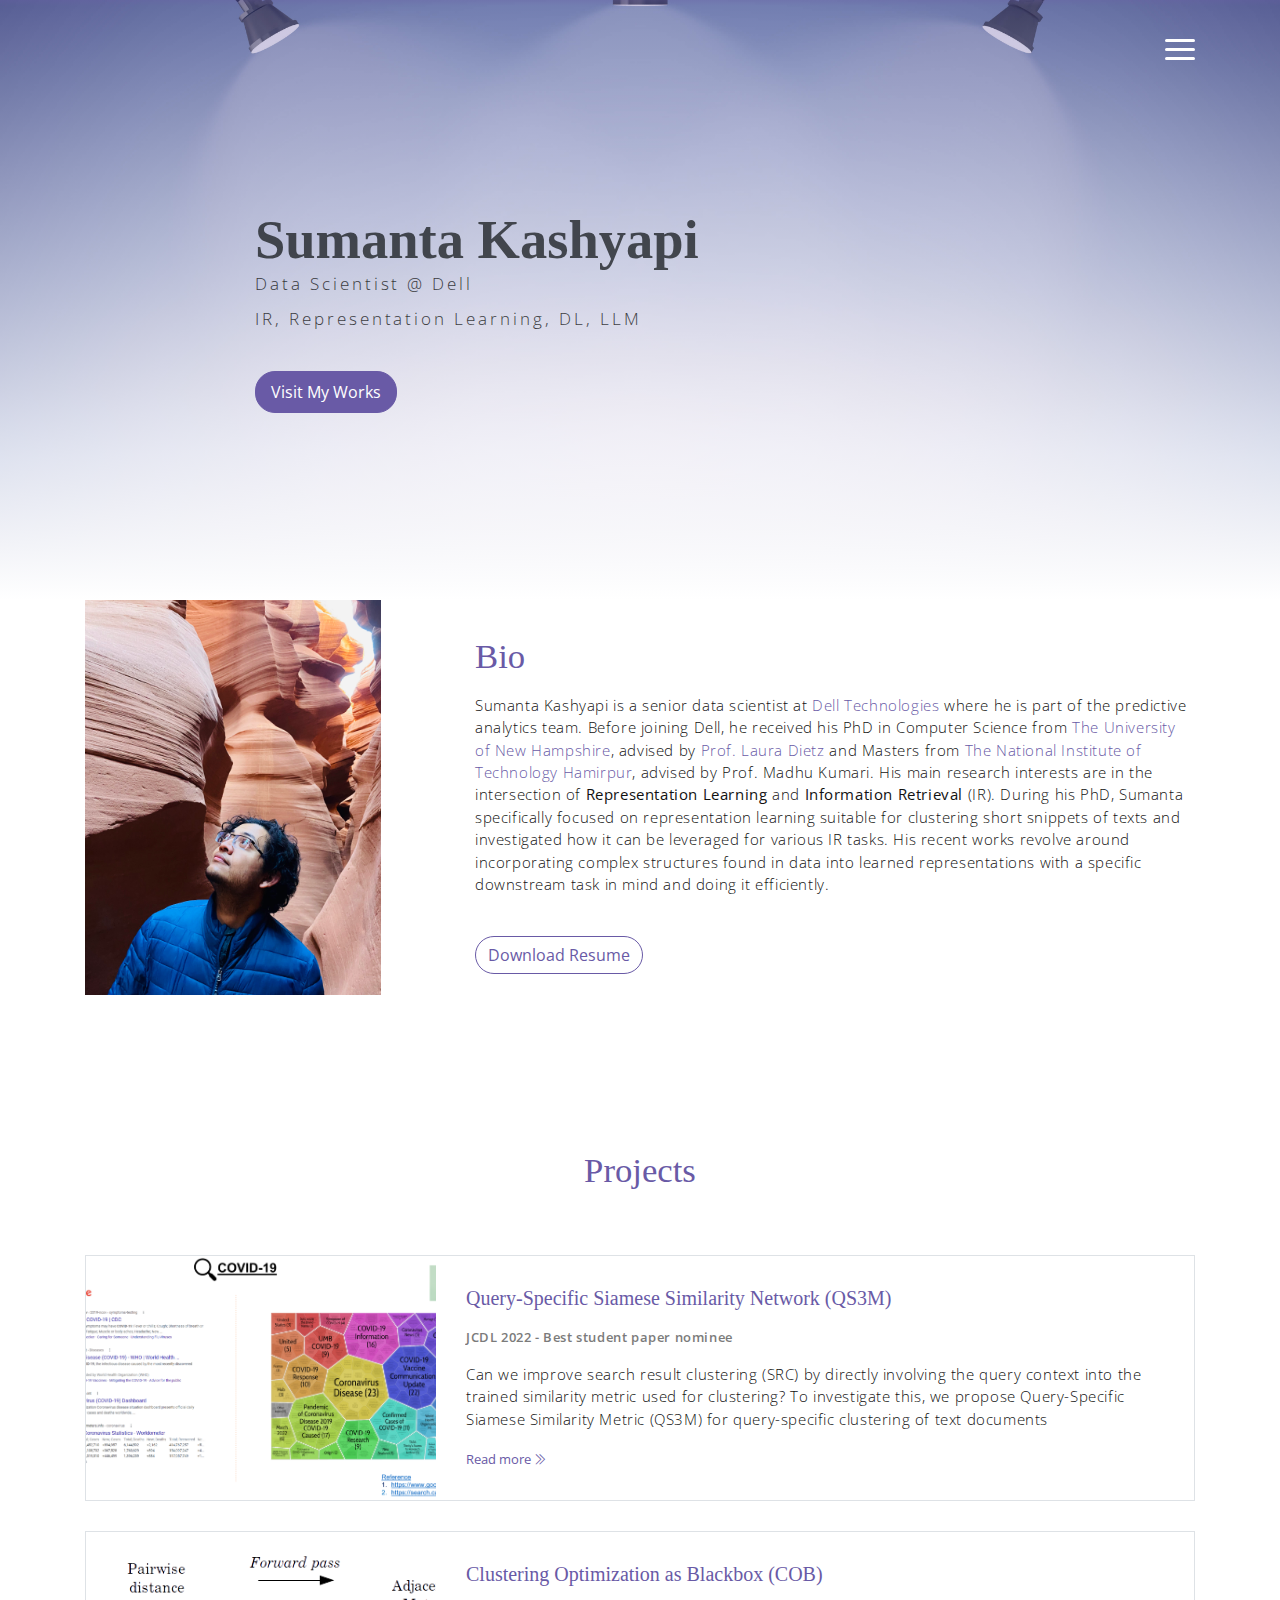
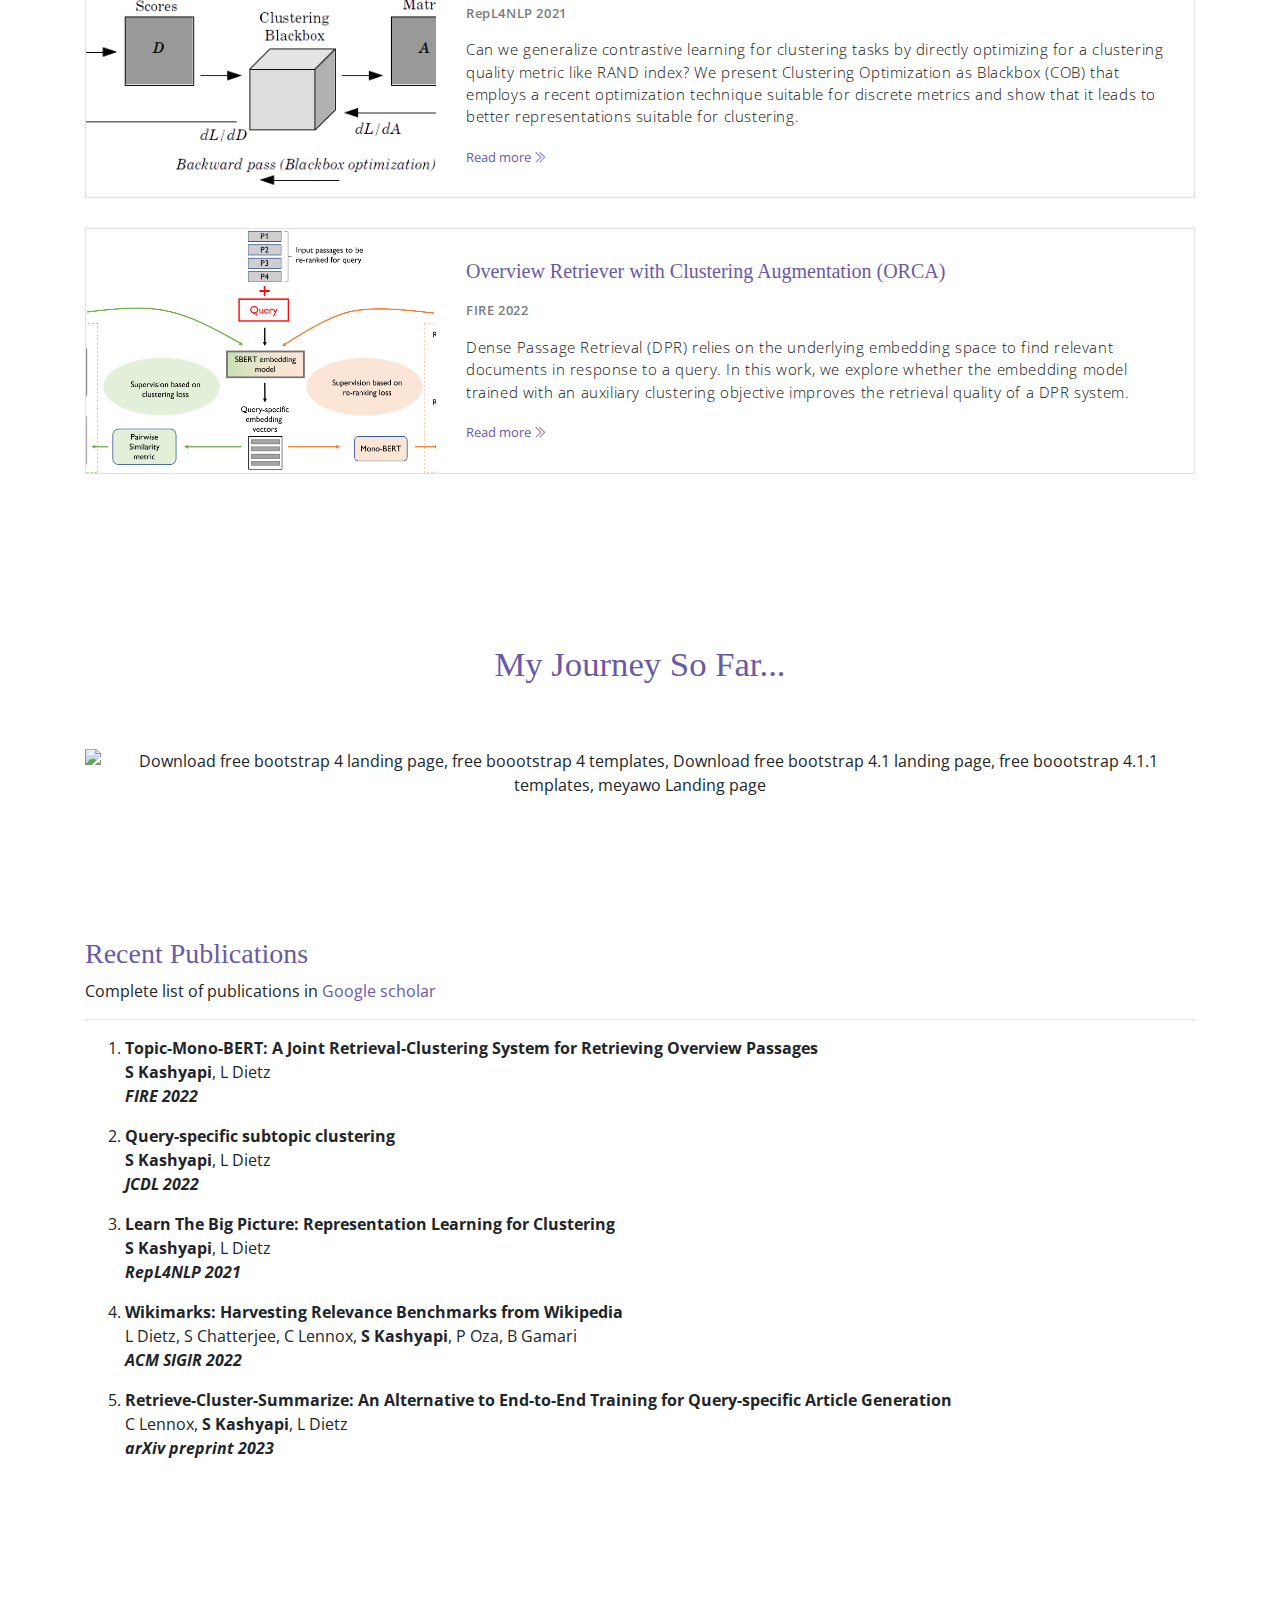
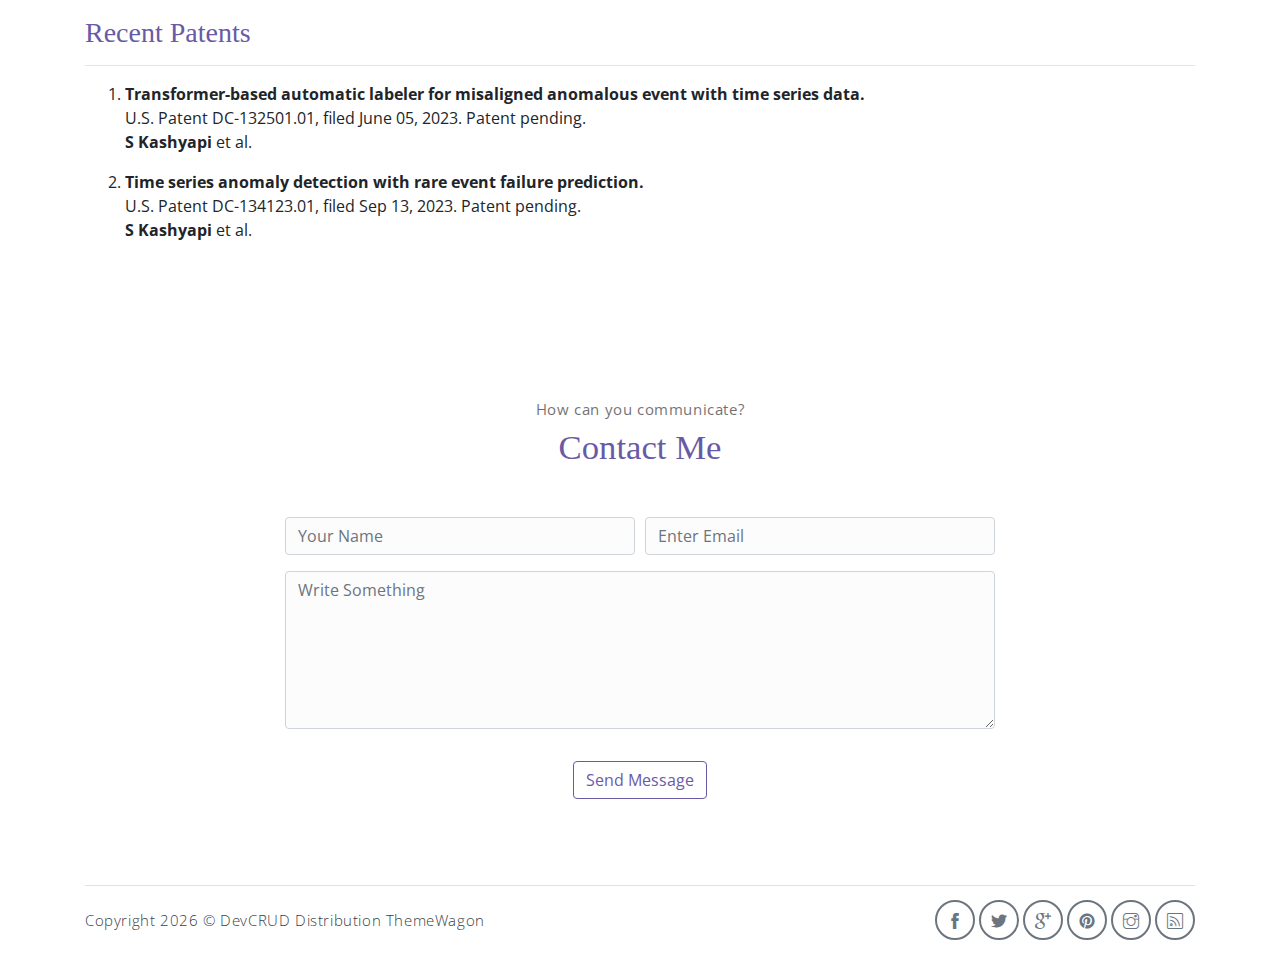
==== commit c05b24b3: "add patents and resume figure" ====
--- a/index.html
+++ b/index.html
@@ -162,6 +162,17 @@
     </section><!-- end of blog section -->
 
 
+    <section class="section" id="blog">
+        <!-- container -->
+        <div class="container text-center">
+            <h6 class="section-title mb-6">My Journey So Far...</h6>
+            <!-- blog-wrapper -->
+            <img src="assets/imgs/resume_figure.png" width="70%" height="70%"
+                        alt="Download free bootstrap 4 landing page, free boootstrap 4 templates, Download free bootstrap 4.1 landing page, free boootstrap 4.1.1 templates, meyawo Landing page">
+        </div>
+    </section>
+
+
     <!-- publication section -->
     <section class="section" id="pub">
         <!-- container -->
@@ -169,43 +180,65 @@
             <h3 class="components-section-title">Recent Publications</h3>
             Complete list of publications in <a href="https://scholar.google.com/citations?user=58ysilkAAAAJ&hl=en">Google scholar</a>
               <hr>
-              <table class="table table-borderless v-align-center">
-                 <tbody>
-                    <tr>
-                       <td>
                            <ol>
 
                                <li>
                                 <b>Topic-Mono-BERT: A Joint Retrieval-Clustering System for Retrieving Overview Passages</b><br>
                                 <b>S Kashyapi</b>, L Dietz<br>
                                    <b><i>FIRE 2022</i></b>
+                                   <p></p>
                                </li>
 
                                <li>
                                 <b>Query-specific subtopic clustering</b><br>
                                 <b>S Kashyapi</b>, L Dietz<br>
                                    <b><i>JCDL 2022</i></b>
+                                   <p></p>
                                </li>
                                <li>
                                 <b>Learn The Big Picture: Representation Learning for Clustering</b><br>
                                 <b>S Kashyapi</b>, L Dietz<br>
                                    <b><i>RepL4NLP 2021</i></b>
+                                   <p></p>
                                </li>
                                <li>
                                 <b>Wikimarks: Harvesting Relevance Benchmarks from Wikipedia</b><br>
                                    L Dietz, S Chatterjee, C Lennox, <b>S Kashyapi</b>, P Oza, B Gamari<br>
                                    <b><i>ACM SIGIR 2022</i></b>
+                                   <p></p>
                                </li>
                                <li>
                                 <b>Retrieve-Cluster-Summarize: An Alternative to End-to-End Training for Query-specific Article Generation</b><br>
                                 C Lennox, <b>S Kashyapi</b>, L Dietz<br>
                                    <b><i>arXiv preprint 2023</i></b>
+                                   <p></p>
                                </li>
                            </ol>
-                       </td>
-                    </tr>
-                 </tbody>
-              </table>
+        </div>
+    </section>
+
+    <!-- patent section -->
+    <section class="section" id="pub">
+        <!-- container -->
+        <div class="container text-xl-left">
+            <h3 class="components-section-title">Recent Patents</h3>
+              <hr>
+                           <ol>
+
+                               <li>
+                                <b>Transformer-based automatic labeler for misaligned anomalous event with time series data. </b><br>
+                                    U.S. Patent DC-132501.01, filed June 05, 2023. Patent pending.<br>
+                                   <b>S Kashyapi</b> et al.<br>
+                                   <p></p>
+                               </li>
+
+                               <li>
+                                   <b>Time series anomaly detection with rare event failure prediction. </b><br>
+                                   U.S. Patent DC-134123.01, filed Sep 13, 2023. Patent pending.<br>
+                                <b>S Kashyapi</b> et al.<br>
+                                   <p></p>
+                               </li>
+                           </ol>
         </div>
     </section>
 
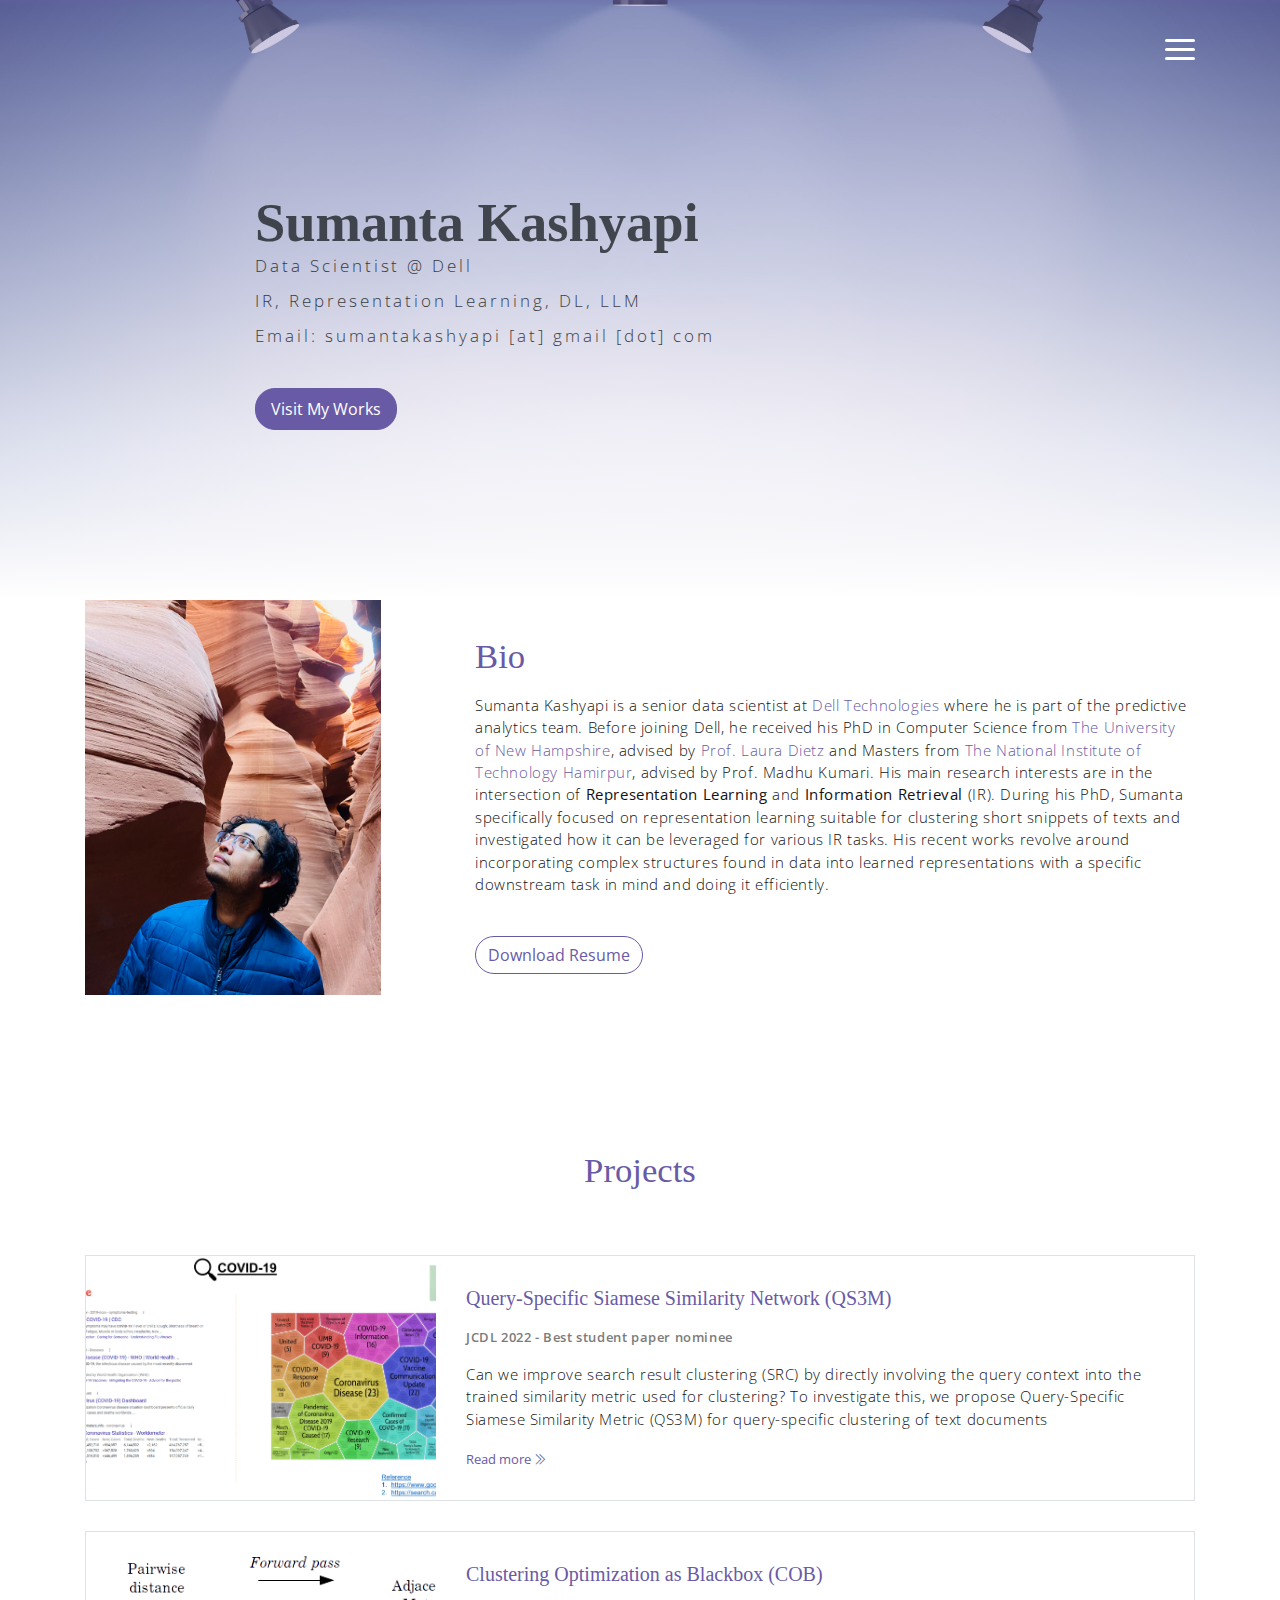
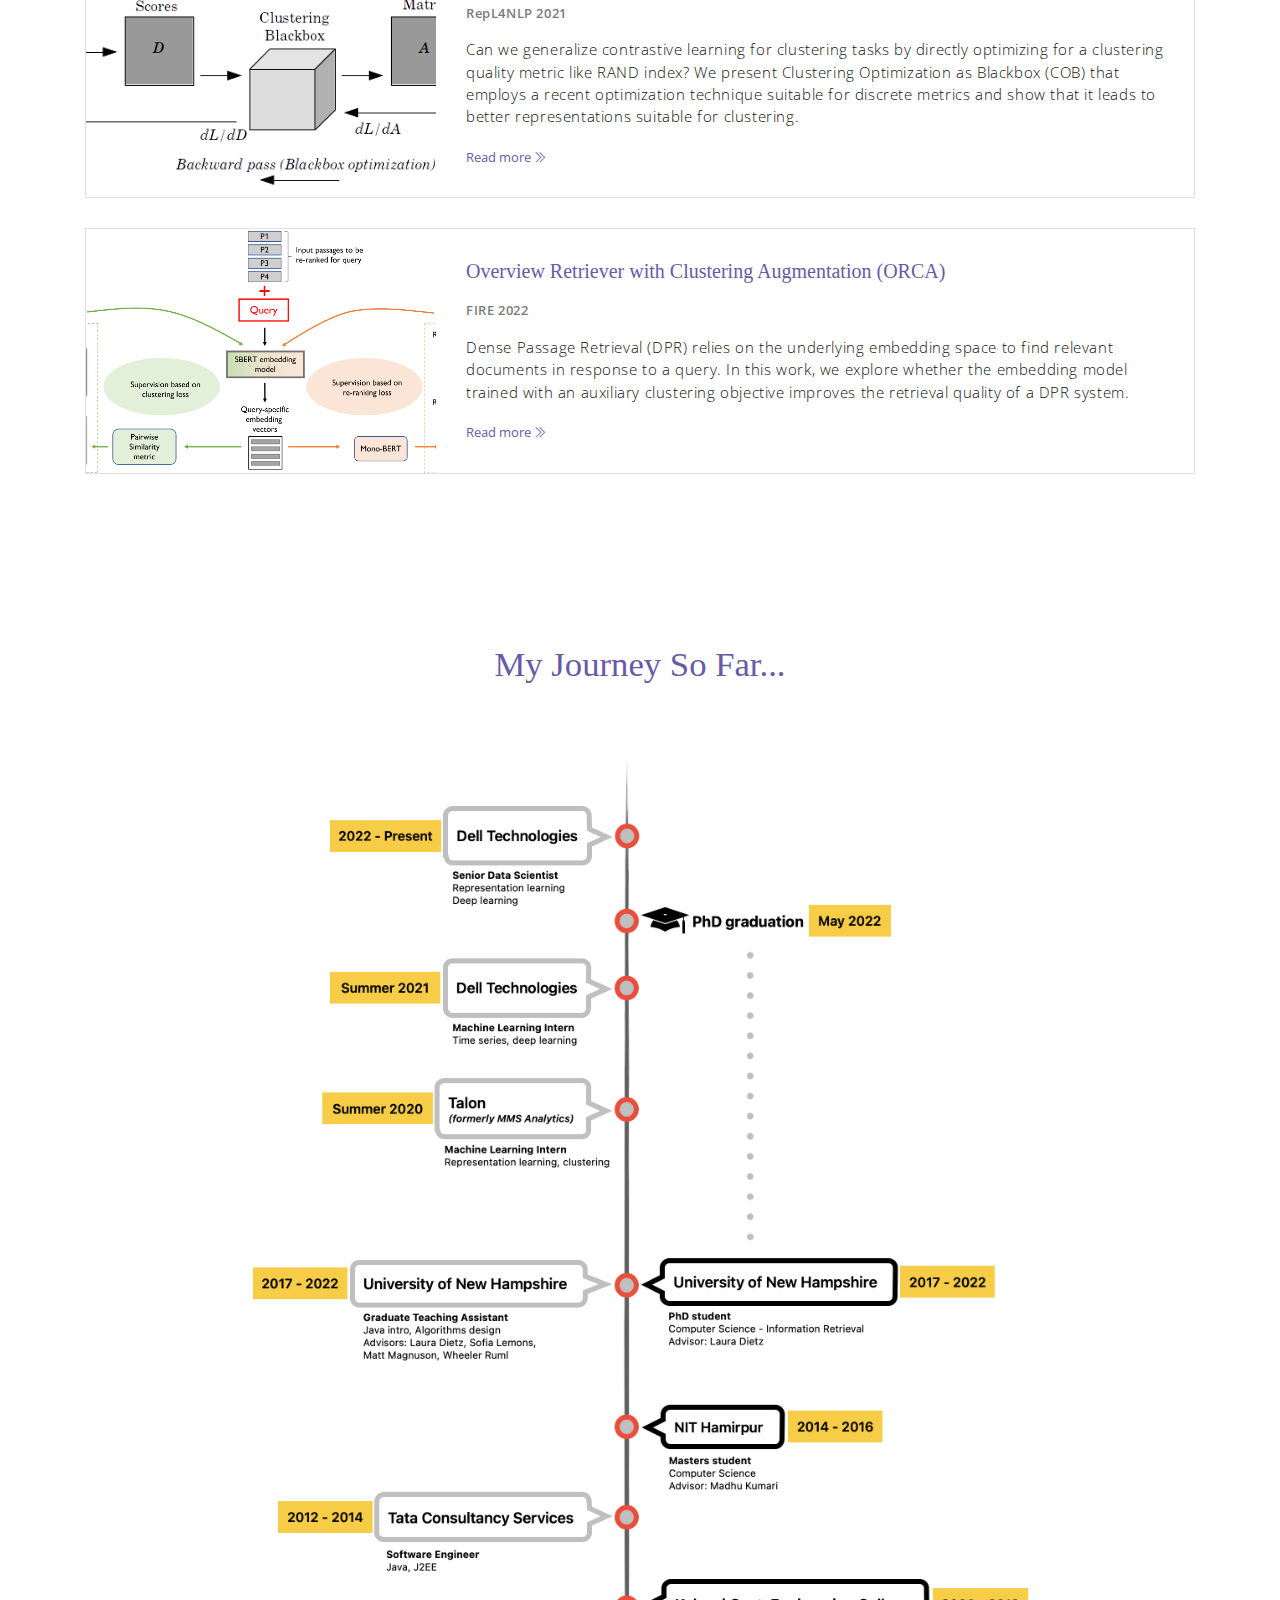
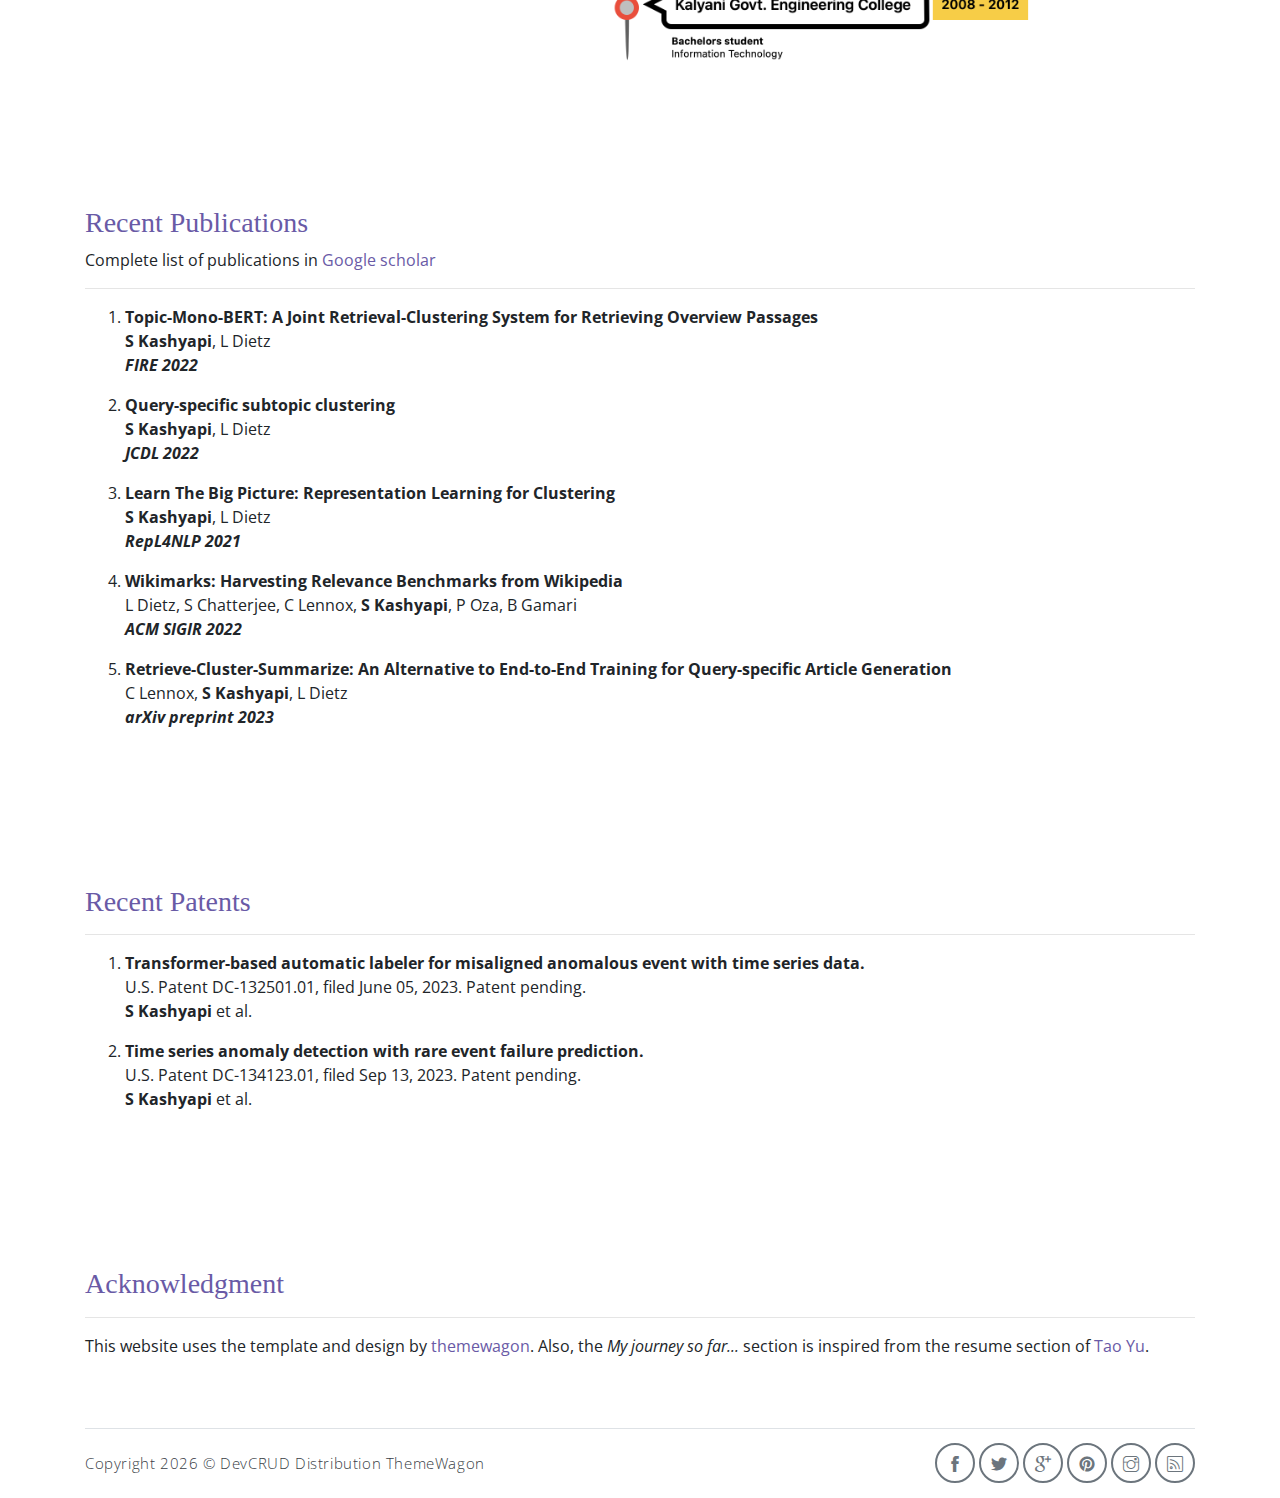
==== commit ee6fa85d: "last sections" ====
--- a/index.html
+++ b/index.html
@@ -29,10 +29,13 @@
                     <a class="link" href="#blog">Projects</a>
                 </li>
                 <li class="item">
+                    <a class="link" href="#jour">My Journey</a>
+                </li>
+                <li class="item">
                     <a class="link" href="#pub">Publications</a>
                 </li>
                 <li class="item">
-                    <a class="link" href="#contact">Contact</a>
+                    <a class="link" href="#pat">Patents</a>
                 </li>
                 <li class="item ml-md-3">
                     <a href="components.html" class="btn btn-primary">Components</a>
@@ -55,6 +58,7 @@
             </h1>
             <p class="header-subtitle">Data Scientist @ Dell</p>
             <p class="header-subtitle">IR, Representation Learning, DL, LLM</p>
+            <p class="header-subtitle">Email: sumantakashyapi [at] gmail [dot] com</p>
 
             <a href="#blog" class="btn btn-primary">Visit My Works</a>
         </div>
@@ -162,7 +166,7 @@
     </section><!-- end of blog section -->
 
 
-    <section class="section" id="blog">
+    <section class="section" id="jour">
         <!-- container -->
         <div class="container text-center">
             <h6 class="section-title mb-6">My Journey So Far...</h6>
@@ -218,7 +222,7 @@
     </section>
 
     <!-- patent section -->
-    <section class="section" id="pub">
+    <section class="section" id="pat">
         <!-- container -->
         <div class="container text-xl-left">
             <h3 class="components-section-title">Recent Patents</h3>
@@ -242,31 +246,15 @@
         </div>
     </section>
 
-    <!-- contact section -->
-    <section class="section" id="contact">
-        <div class="container text-center">
-            <p class="section-subtitle">How can you communicate?</p>
-            <h6 class="section-title mb-5">Contact Me</h6>
-            <!-- contact form -->
-            <form action="" class="contact-form col-md-10 col-lg-8 m-auto">
-                <div class="form-row">
-                    <div class="form-group col-sm-6">
-                        <input type="text" size="50" class="form-control" placeholder="Your Name" required>
-                    </div>
-                    <div class="form-group col-sm-6">
-                        <input type="email" class="form-control" placeholder="Enter Email" requried>
-                    </div>
-                    <div class="form-group col-sm-12">
-                        <textarea name="comment" id="comment" rows="6" class="form-control"
-                            placeholder="Write Something"></textarea>
-                    </div>
-                    <div class="form-group col-sm-12 mt-3">
-                        <input type="submit" value="Send Message" class="btn btn-outline-primary rounded">
-                    </div>
-                </div>
-            </form><!-- end of contact form -->
-        </div><!-- end of container -->
-    </section><!-- end of contact section -->
+    <section class="section" id="ack">
+        <!-- container -->
+        <div class="container text-left">
+            <h3 class="components-section-title">Acknowledgment</h3>
+            <hr>
+            This website uses the template and design by <a href="https://themewagon.com/themes/free-bootstrap-portfolio-website-template-meyawo/">themewagon</a>.
+            Also, the <i>My journey so far...</i> section is inspired from the resume section of <a href="https://taoyds.github.io/">Tao Yu</a>.
+        </div>
+    </section>
 
     <!-- footer -->
     <div class="container">
